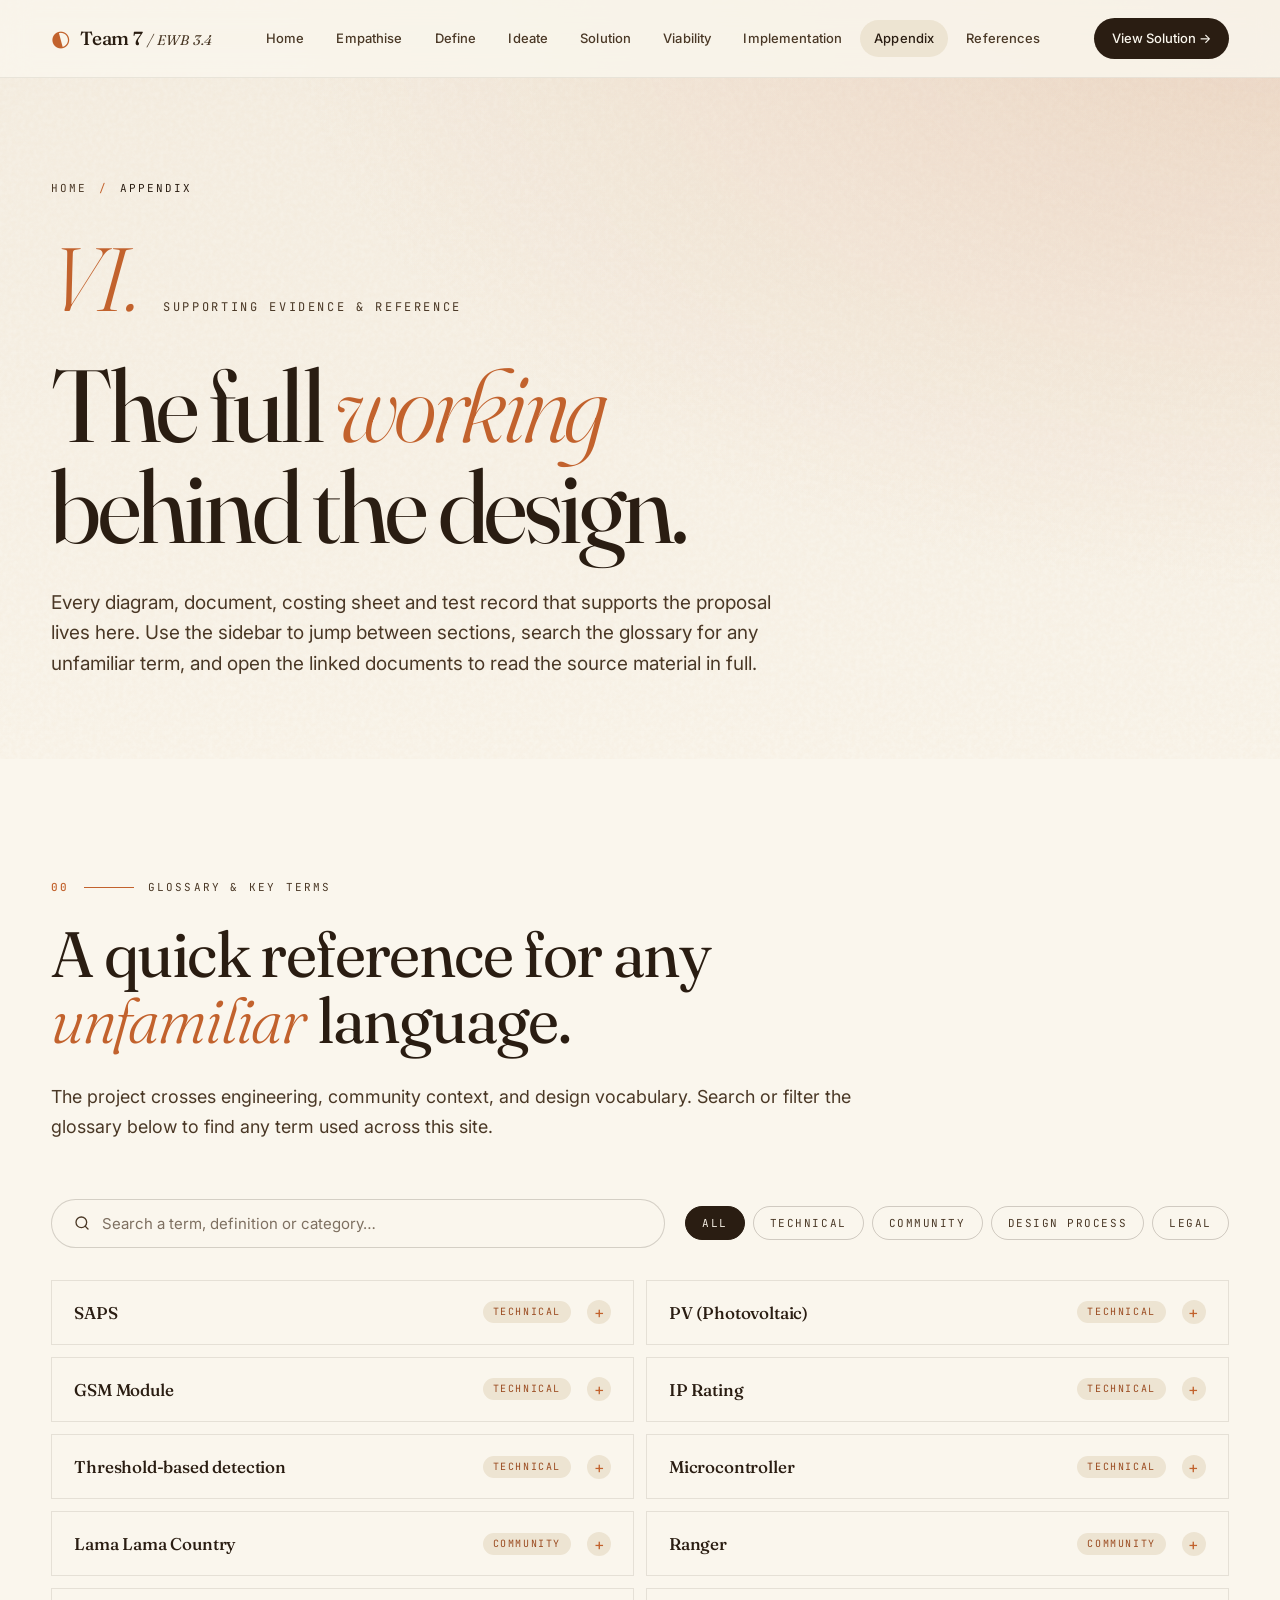
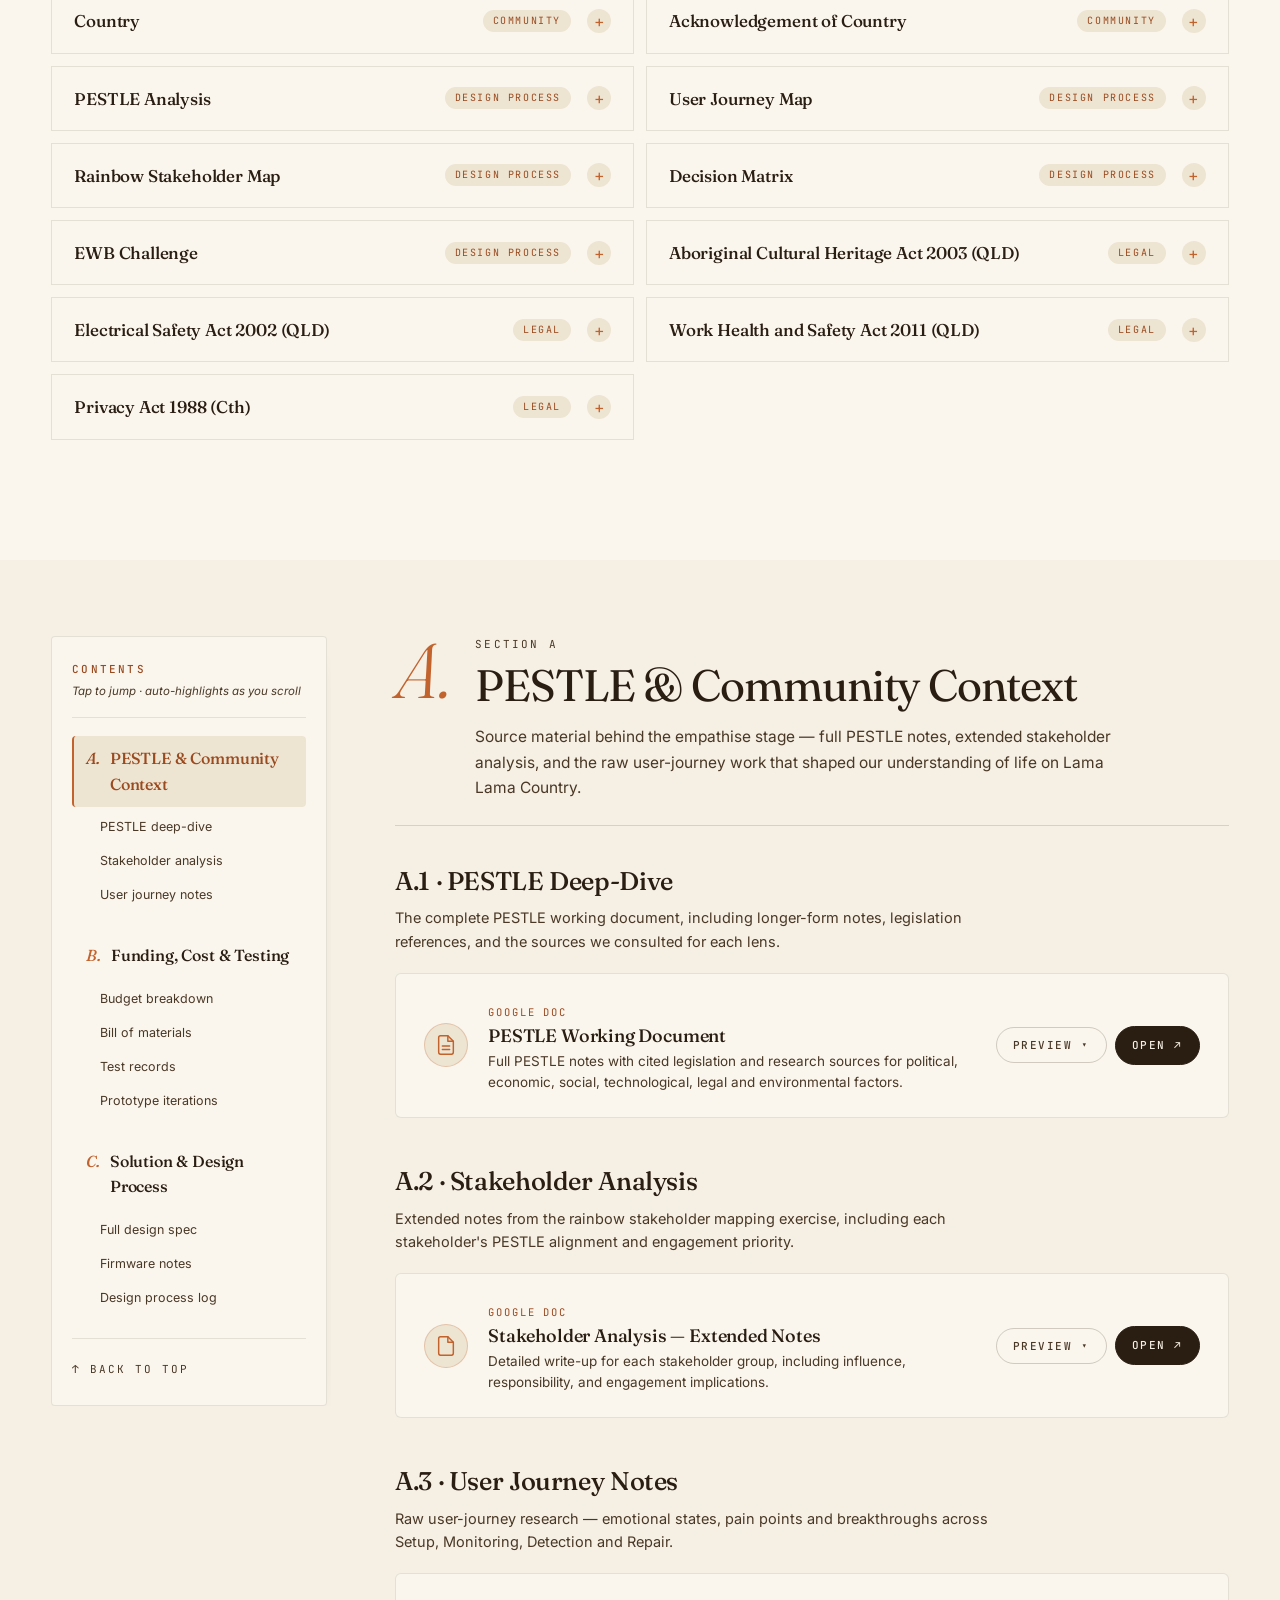
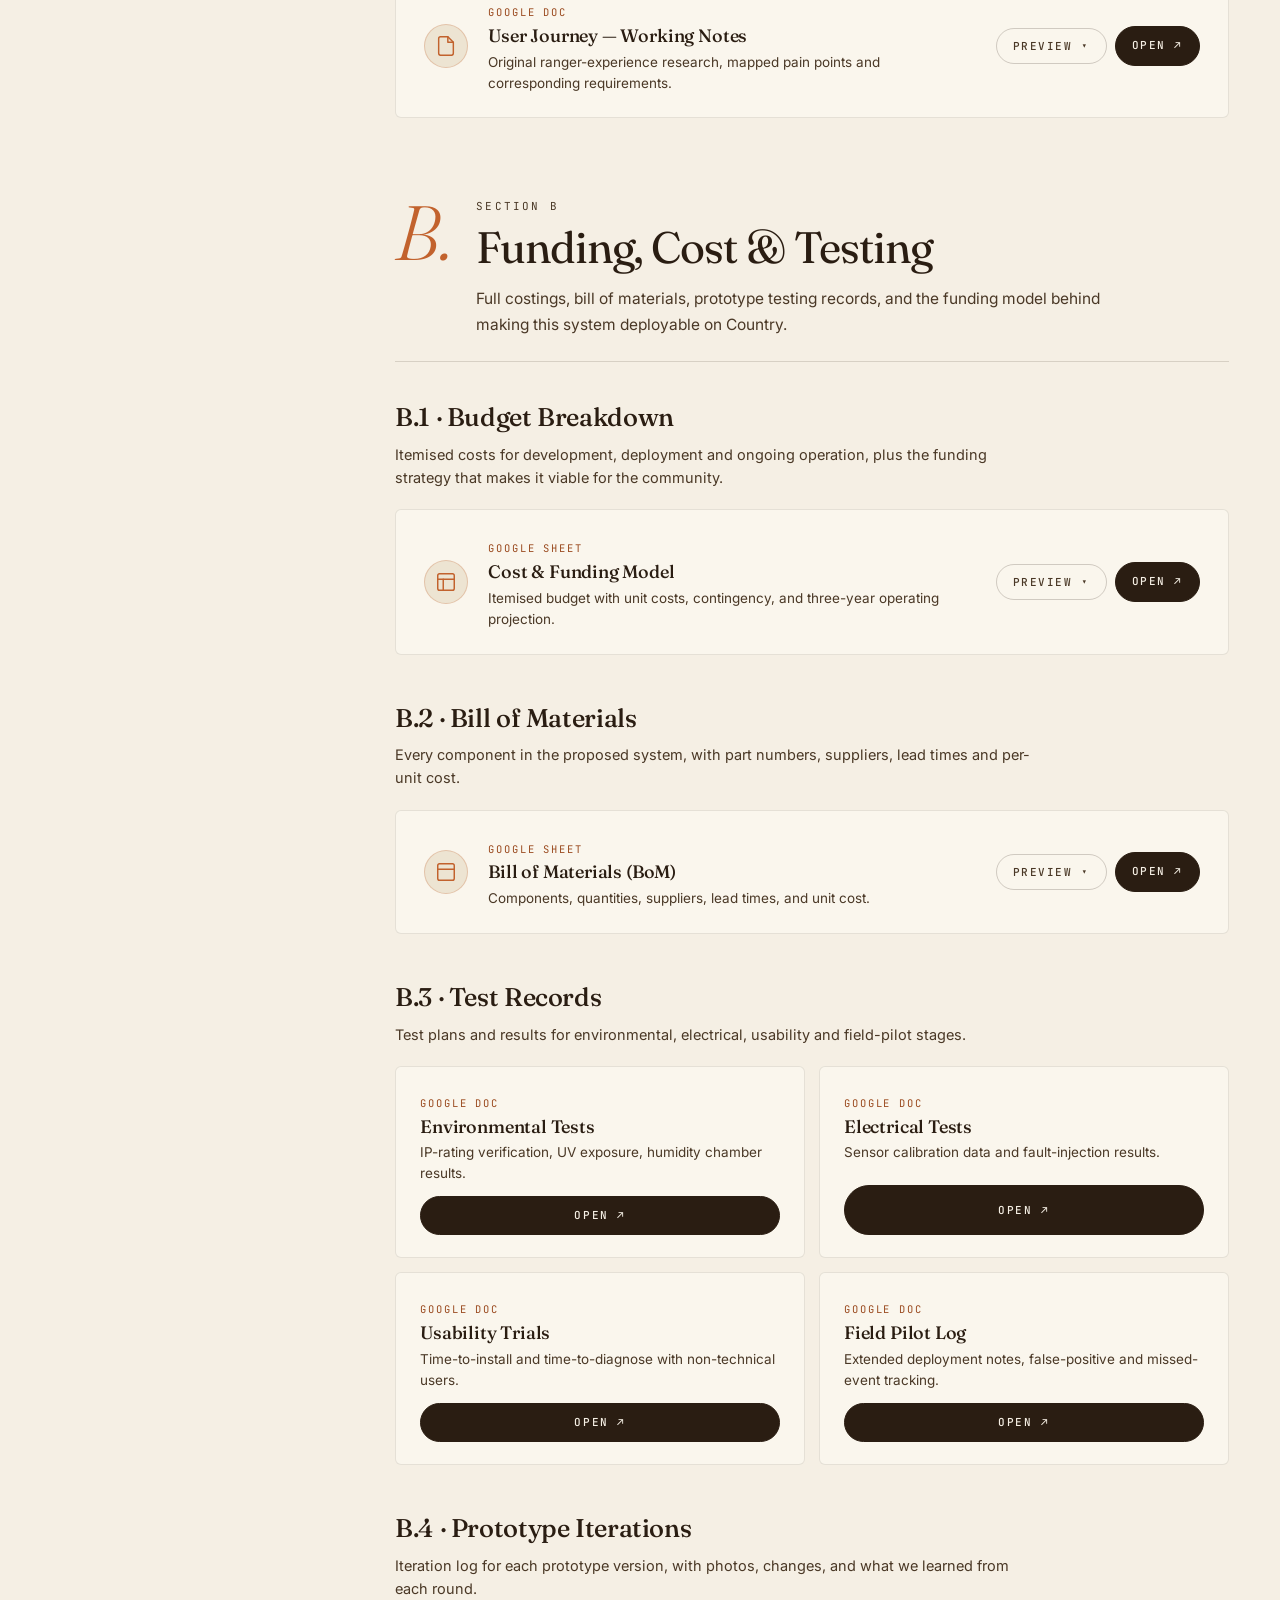
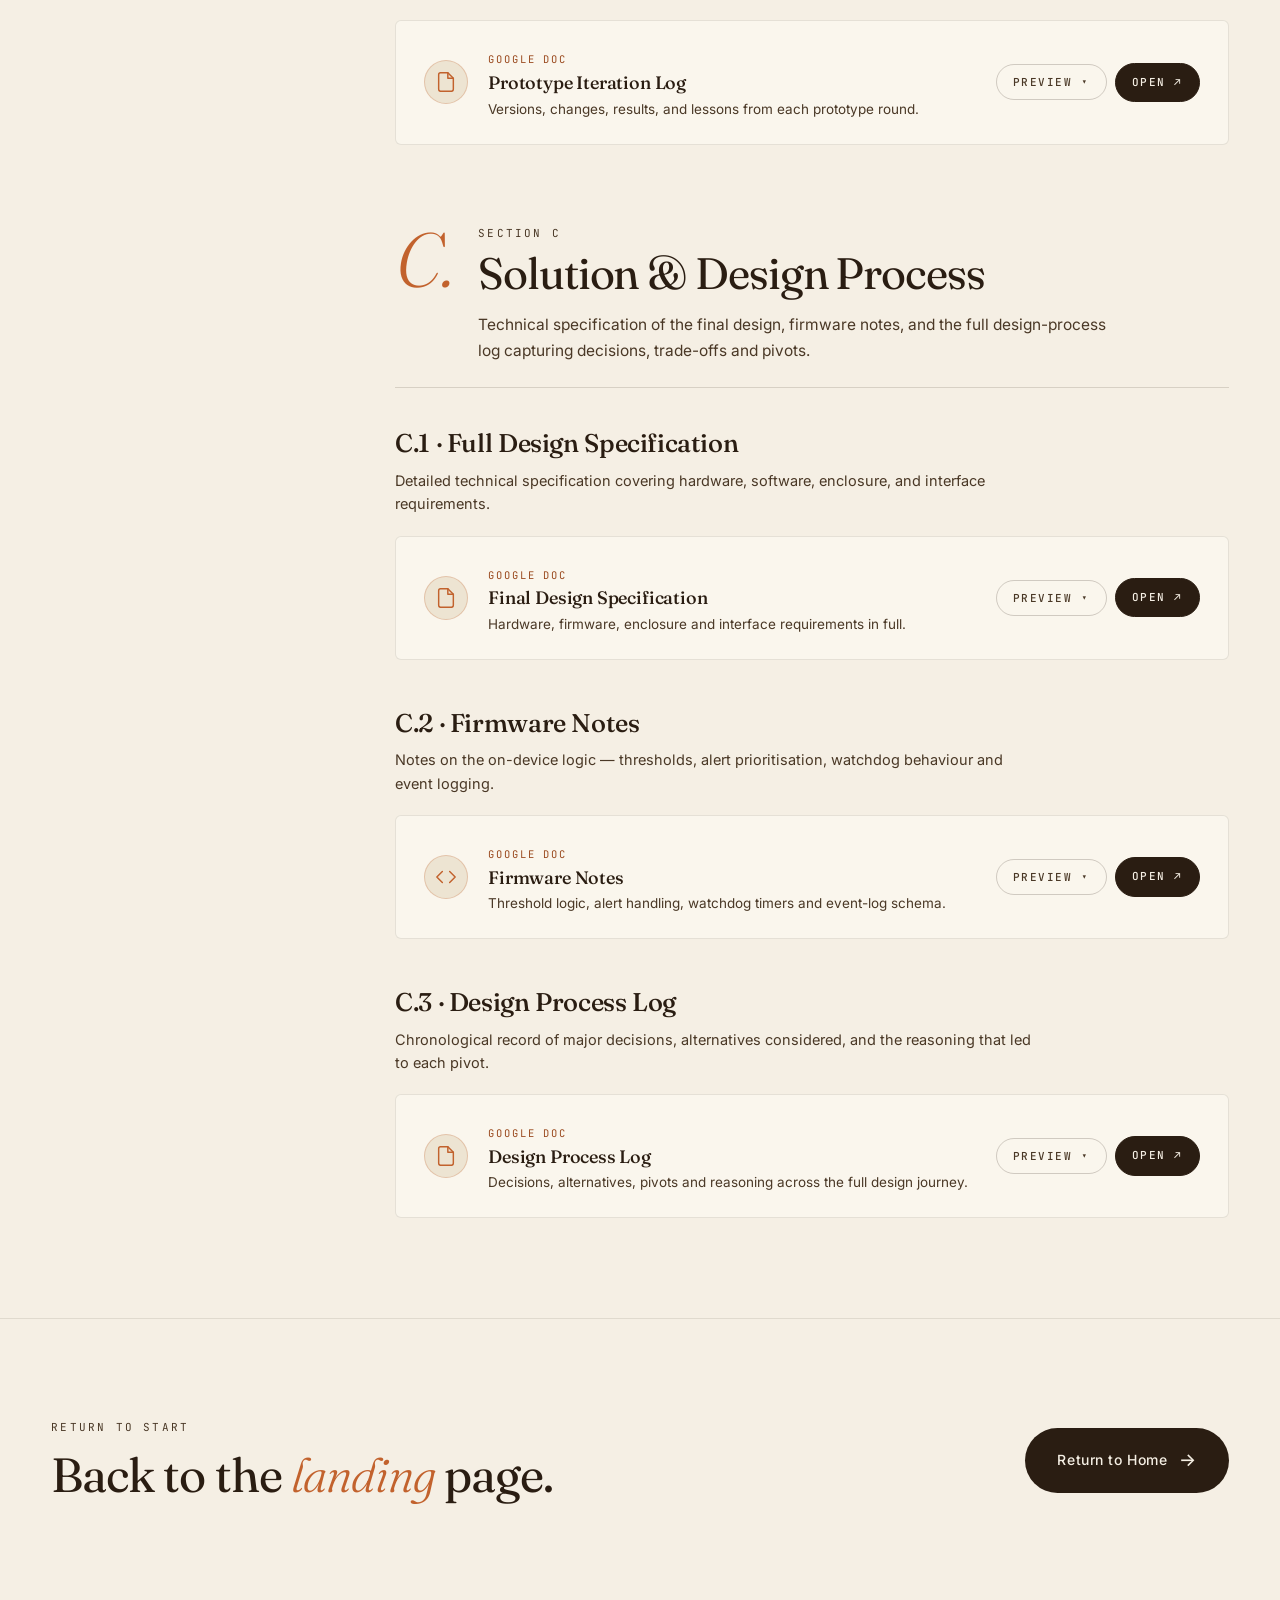
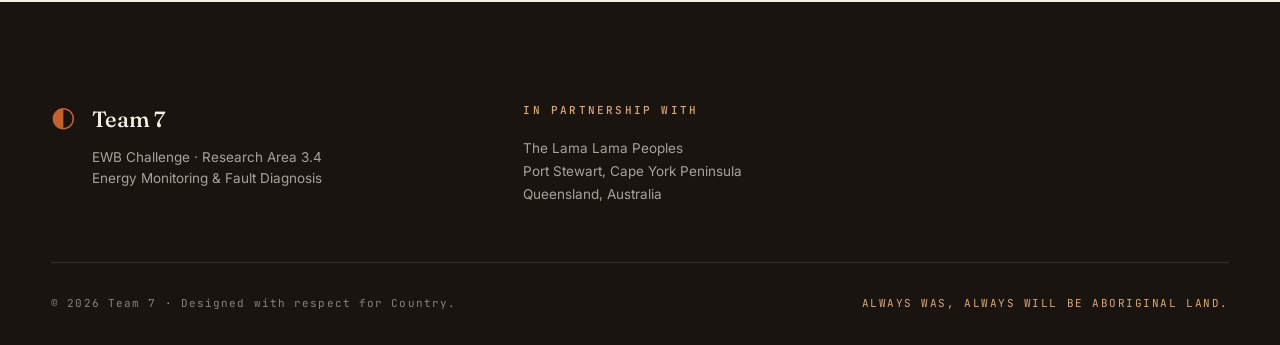
==== appendix.html @ 1a8fed60 "Implementation" ====
<!DOCTYPE html>
<html lang="en">
<head>
    <meta charset="UTF-8">
    <meta name="viewport" content="width=device-width, initial-scale=1.0">
    <title>Appendix · Team 7 — EWB Challenge</title>
    <link rel="icon" type="image/png" href="assets/favicon.png">
    <link rel="preconnect" href="https://fonts.googleapis.com">
    <link rel="preconnect" href="https://fonts.gstatic.com" crossorigin>
    <link href="https://fonts.googleapis.com/css2?family=Fraunces:opsz,wght@9..144,300;9..144,400;9..144,500;9..144,600;9..144,700&family=Inter:wght@300;400;500;600&family=JetBrains+Mono:wght@400;500&display=swap" rel="stylesheet">
    <link rel="stylesheet" href="style.css">
</head>
<body>

    <!-- NAVIGATION -->
    <header class="nav">
        <div class="nav__inner">
            <a href="index.html" class="nav__logo">
                <span class="nav__logo-mark">◐</span>
                <span class="nav__logo-text">Team 7 <em>/ EWB 3.4</em></span>
            </a>
            <nav class="nav__links">
                <a href="index.html" class="nav__link">Home</a>
                <a href="empathise.html" class="nav__link">Empathise</a>
                <a href="define.html" class="nav__link">Define</a>
                <a href="ideate.html" class="nav__link">Ideate</a>
                <a href="solution.html" class="nav__link">Solution</a>
                <a href="viability.html" class="nav__link">Viability</a>
                <a href="implementation.html" class="nav__link">Implementation</a>
                <a href="appendix.html" class="nav__link nav__link--active">Appendix</a>
                <a href="references.html" class="nav__link">References</a>
            </nav>
            <a href="solution.html" class="nav__cta">View Solution →</a>
        </div>
    </header>

    <!-- PAGE HERO -->
    <section class="page-hero">
        <div class="page-hero__grain"></div>
        <div class="page-hero__inner">
            <div class="page-hero__crumbs">
                <a href="index.html">Home</a>
                <span class="sep">/</span>
                <span class="current">Appendix</span>
            </div>

            <div class="page-hero__stage">
                <span class="page-hero__num">VI.</span>
                <span class="page-hero__stage-label">Supporting evidence &amp; reference</span>
            </div>

            <h1 class="page-hero__title">
                The full <em>working</em><br>
                behind the design.
            </h1>

            <p class="page-hero__intro">
                Every diagram, document, costing sheet and test record that supports the
                proposal lives here. Use the sidebar to jump between sections, search the
                glossary for any unfamiliar term, and open the linked documents to read the
                source material in full.
            </p>
        </div>
    </section>

    <!-- GLOSSARY -->
    <section class="block block--paper" id="glossary">
        <div class="block__inner">

            <div class="block__eyebrow">
                <span class="num">00</span>
                <span class="line"></span>
                <span class="label">Glossary &amp; key terms</span>
            </div>

            <h2 class="block__title">
                A quick reference for any<br>
                <em>unfamiliar</em> language.
            </h2>

            <p class="block__lead">
                The project crosses engineering, community context, and design vocabulary.
                Search or filter the glossary below to find any term used across this site.
            </p>

            <div class="glossary-tools">
                <label class="glossary-search">
                    <svg width="16" height="16" viewBox="0 0 24 24" fill="none" stroke="currentColor" stroke-width="2" stroke-linecap="round" stroke-linejoin="round">
                        <circle cx="11" cy="11" r="8"></circle>
                        <line x1="21" y1="21" x2="16.65" y2="16.65"></line>
                    </svg>
                    <input type="text" id="glossarySearch" placeholder="Search a term, definition or category…" aria-label="Search glossary">
                </label>

                <div class="glossary-filters" role="tablist" aria-label="Filter by category">
                    <button class="g-chip g-chip--active" data-cat="all">All</button>
                    <button class="g-chip" data-cat="technical">Technical</button>
                    <button class="g-chip" data-cat="community">Community</button>
                    <button class="g-chip" data-cat="design">Design Process</button>
                    <button class="g-chip" data-cat="legal">Legal</button>
                </div>
            </div>

            <div class="glossary" id="glossaryList">

                <details class="g-item" data-cat="technical" data-term="saps stand alone power system">
                    <summary>
                        <span class="g-item__term">SAPS</span>
                        <span class="g-item__cat">Technical</span>
                        <span class="g-item__caret" aria-hidden="true">+</span>
                    </summary>
                    <div class="g-item__body">
                        <p><strong>Stand-Alone Power System.</strong> An electrical generation system that operates independently of the main grid. In the Lama Lama context, this typically means solar PV panels paired with battery storage and a charge controller, supplying ranger stations and community facilities at Port Stewart.</p>
                    </div>
                </details>

                <details class="g-item" data-cat="technical" data-term="pv photovoltaic solar panels">
                    <summary>
                        <span class="g-item__term">PV (Photovoltaic)</span>
                        <span class="g-item__cat">Technical</span>
                        <span class="g-item__caret" aria-hidden="true">+</span>
                    </summary>
                    <div class="g-item__body">
                        <p>Technology that converts sunlight directly into electricity. Solar PV panels are the primary energy generation source for SAPS installations in remote off-grid communities.</p>
                    </div>
                </details>

                <details class="g-item" data-cat="technical" data-term="gsm sms cellular module communication">
                    <summary>
                        <span class="g-item__term">GSM Module</span>
                        <span class="g-item__cat">Technical</span>
                        <span class="g-item__caret" aria-hidden="true">+</span>
                    </summary>
                    <div class="g-item__body">
                        <p>A cellular communication module that allows the system to send and receive SMS messages over standard mobile networks. Selected for our solution because it functions on minimal bandwidth and does not require internet connectivity.</p>
                    </div>
                </details>

                <details class="g-item" data-cat="technical" data-term="ip rating ingress protection">
                    <summary>
                        <span class="g-item__term">IP Rating</span>
                        <span class="g-item__cat">Technical</span>
                        <span class="g-item__caret" aria-hidden="true">+</span>
                    </summary>
                    <div class="g-item__body">
                        <p><strong>Ingress Protection rating.</strong> A two-digit code (e.g. IP65) classifying the degree of protection a sealed enclosure provides against dust and water. Higher ratings indicate greater resistance to environmental ingress — critical for tropical, wet-season deployment.</p>
                    </div>
                </details>

                <details class="g-item" data-cat="technical" data-term="threshold based detection fault analysis">
                    <summary>
                        <span class="g-item__term">Threshold-based detection</span>
                        <span class="g-item__cat">Technical</span>
                        <span class="g-item__caret" aria-hidden="true">+</span>
                    </summary>
                    <div class="g-item__body">
                        <p>A fault-detection approach that compares live sensor readings against predefined safe operating limits. If a measurement crosses a threshold (e.g. battery voltage too low, panel temperature too high), the system classifies it as a fault and issues an alert.</p>
                    </div>
                </details>

                <details class="g-item" data-cat="technical" data-term="microcontroller mcu arduino">
                    <summary>
                        <span class="g-item__term">Microcontroller</span>
                        <span class="g-item__cat">Technical</span>
                        <span class="g-item__caret" aria-hidden="true">+</span>
                    </summary>
                    <div class="g-item__body">
                        <p>A small, low-power computer-on-a-chip that runs the firmware controlling the monitoring system. Reads sensor inputs, applies threshold logic, logs events, and triggers alerts via the GSM module.</p>
                    </div>
                </details>

                <details class="g-item" data-cat="community" data-term="lama lama country port stewart cape york">
                    <summary>
                        <span class="g-item__term">Lama Lama Country</span>
                        <span class="g-item__cat">Community</span>
                        <span class="g-item__caret" aria-hidden="true">+</span>
                    </summary>
                    <div class="g-item__body">
                        <p>The lands and waters of the Lama Lama Peoples, located around Port Stewart on Cape York Peninsula, Queensland. The community we are designing in partnership with for this challenge.</p>
                    </div>
                </details>

                <details class="g-item" data-cat="community" data-term="ranger indigenous land management">
                    <summary>
                        <span class="g-item__term">Ranger</span>
                        <span class="g-item__cat">Community</span>
                        <span class="g-item__caret" aria-hidden="true">+</span>
                    </summary>
                    <div class="g-item__body">
                        <p>In this project, Rangers are members of the Lama Lama community who monitor and care for Country, collecting environmental data and managing infrastructure. They are the primary users of the proposed energy-monitoring system.</p>
                    </div>
                </details>

                <details class="g-item" data-cat="community" data-term="country aboriginal traditional connection">
                    <summary>
                        <span class="g-item__term">Country</span>
                        <span class="g-item__cat">Community</span>
                        <span class="g-item__caret" aria-hidden="true">+</span>
                    </summary>
                    <div class="g-item__body">
                        <p>In Aboriginal and Torres Strait Islander cultures, <em>Country</em> refers to far more than land — it encompasses the people, waters, sky, plants, animals, stories, and responsibilities of place. We capitalise the word out of respect.</p>
                    </div>
                </details>

                <details class="g-item" data-cat="community" data-term="acknowledgement of country welcome">
                    <summary>
                        <span class="g-item__term">Acknowledgement of Country</span>
                        <span class="g-item__cat">Community</span>
                        <span class="g-item__caret" aria-hidden="true">+</span>
                    </summary>
                    <div class="g-item__body">
                        <p>A statement of respect that recognises Traditional Custodians of the land. Distinct from a Welcome to Country, which is delivered by Traditional Owners themselves.</p>
                    </div>
                </details>

                <details class="g-item" data-cat="design" data-term="pestle political economic social technological legal environmental">
                    <summary>
                        <span class="g-item__term">PESTLE Analysis</span>
                        <span class="g-item__cat">Design Process</span>
                        <span class="g-item__caret" aria-hidden="true">+</span>
                    </summary>
                    <div class="g-item__body">
                        <p>A strategic framework used to scan the broader context affecting a project across six lenses: <strong>P</strong>olitical, <strong>E</strong>conomic, <strong>S</strong>ocial, <strong>T</strong>echnological, <strong>L</strong>egal and <strong>E</strong>nvironmental.</p>
                    </div>
                </details>

                <details class="g-item" data-cat="design" data-term="user journey map experience">
                    <summary>
                        <span class="g-item__term">User Journey Map</span>
                        <span class="g-item__cat">Design Process</span>
                        <span class="g-item__caret" aria-hidden="true">+</span>
                    </summary>
                    <div class="g-item__body">
                        <p>A visual representation of a user's experience over time across phases of interaction with a system. Tracks events, emotional states, breakthroughs and pain points to surface design opportunities.</p>
                    </div>
                </details>

                <details class="g-item" data-cat="design" data-term="stakeholder map influence rainbow">
                    <summary>
                        <span class="g-item__term">Rainbow Stakeholder Map</span>
                        <span class="g-item__cat">Design Process</span>
                        <span class="g-item__caret" aria-hidden="true">+</span>
                    </summary>
                    <div class="g-item__body">
                        <p>A semicircular diagram plotting stakeholders along two axes: their level of influence over a project and the degree to which they are affected by it. Used to prioritise engagement and design focus.</p>
                    </div>
                </details>

                <details class="g-item" data-cat="design" data-term="decision matrix weighted scoring concept selection">
                    <summary>
                        <span class="g-item__term">Decision Matrix</span>
                        <span class="g-item__cat">Design Process</span>
                        <span class="g-item__caret" aria-hidden="true">+</span>
                    </summary>
                    <div class="g-item__body">
                        <p>A weighted-scoring tool used to compare concepts against a set of criteria (e.g. cost, durability, usability), helping the team select a direction in a transparent and defensible way.</p>
                    </div>
                </details>

                <details class="g-item" data-cat="design" data-term="ewb engineers without borders challenge">
                    <summary>
                        <span class="g-item__term">EWB Challenge</span>
                        <span class="g-item__cat">Design Process</span>
                        <span class="g-item__caret" aria-hidden="true">+</span>
                    </summary>
                    <div class="g-item__body">
                        <p>An annual design programme run by <em>Engineers Without Borders Australia</em>, in which first-year university students partner with a community to develop human-centred engineering proposals. Team 7 is working on Research Area 3.4: Energy Monitoring and Fault Diagnosis.</p>
                    </div>
                </details>

                <details class="g-item" data-cat="legal" data-term="aboriginal cultural heritage act 2003 qld">
                    <summary>
                        <span class="g-item__term">Aboriginal Cultural Heritage Act 2003 (QLD)</span>
                        <span class="g-item__cat">Legal</span>
                        <span class="g-item__caret" aria-hidden="true">+</span>
                    </summary>
                    <div class="g-item__body">
                        <p>Queensland legislation providing recognition, protection and conservation of Aboriginal cultural heritage. Establishes a statutory <em>duty of care</em> on all land users to avoid harming cultural heritage.</p>
                    </div>
                </details>

                <details class="g-item" data-cat="legal" data-term="electrical safety act 2002 qld">
                    <summary>
                        <span class="g-item__term">Electrical Safety Act 2002 (QLD)</span>
                        <span class="g-item__cat">Legal</span>
                        <span class="g-item__caret" aria-hidden="true">+</span>
                    </summary>
                    <div class="g-item__body">
                        <p>Establishes legal duties, licensing requirements and safety obligations to prevent electrical hazards in Queensland workplaces and public spaces. All electrical components of the proposed system must comply with this Act.</p>
                    </div>
                </details>

                <details class="g-item" data-cat="legal" data-term="work health and safety act 2011 qld">
                    <summary>
                        <span class="g-item__term">Work Health and Safety Act 2011 (QLD)</span>
                        <span class="g-item__cat">Legal</span>
                        <span class="g-item__caret" aria-hidden="true">+</span>
                    </summary>
                    <div class="g-item__body">
                        <p>Provides a comprehensive framework for ensuring the health, safety and welfare of everyone in a workplace, outlining the responsibilities of employers and employees, and establishing safety standards and risk-management provisions.</p>
                    </div>
                </details>

                <details class="g-item" data-cat="legal" data-term="privacy act 1988 personal information">
                    <summary>
                        <span class="g-item__term">Privacy Act 1988 (Cth)</span>
                        <span class="g-item__cat">Legal</span>
                        <span class="g-item__caret" aria-hidden="true">+</span>
                    </summary>
                    <div class="g-item__body">
                        <p>Commonwealth legislation regulating the collection, use, storage and disclosure of personal information by organisations and government agencies. Relevant where the system records usage patterns that could be linked to individuals.</p>
                    </div>
                </details>

            </div>

            <p class="glossary-empty" id="glossaryEmpty" hidden>No glossary entries match that search. Try a different term or clear the filters.</p>

        </div>
    </section>

    <!-- APPENDIX SHELL: SIDEBAR + CONTENT -->
    <section class="appendix-shell">

        <!-- Sticky Sidebar TOC -->
        <aside class="appx-side">
            <div class="appx-side__inner">
                <div class="appx-side__head">
                    <span class="appx-side__label">Contents</span>
                    <span class="appx-side__hint">Tap to jump · auto-highlights as you scroll</span>
                </div>

                <nav class="appx-toc" aria-label="Appendix sections">

                    <a href="#sec-context" class="toc-link toc-link--top">
                        <span class="toc-link__num">A.</span>
                        <span class="toc-link__text">PESTLE &amp; Community Context</span>
                    </a>
                    <div class="toc-sub">
                        <a href="#context-pestle" class="toc-sublink">PESTLE deep-dive</a>
                        <a href="#context-stakeholders" class="toc-sublink">Stakeholder analysis</a>
                        <a href="#context-journey" class="toc-sublink">User journey notes</a>
                    </div>

                    <a href="#sec-funding" class="toc-link toc-link--top">
                        <span class="toc-link__num">B.</span>
                        <span class="toc-link__text">Funding, Cost &amp; Testing</span>
                    </a>
                    <div class="toc-sub">
                        <a href="#funding-budget" class="toc-sublink">Budget breakdown</a>
                        <a href="#funding-bom" class="toc-sublink">Bill of materials</a>
                        <a href="#funding-tests" class="toc-sublink">Test records</a>
                        <a href="#funding-prototype" class="toc-sublink">Prototype iterations</a>
                    </div>

                    <a href="#sec-solution" class="toc-link toc-link--top">
                        <span class="toc-link__num">C.</span>
                        <span class="toc-link__text">Solution &amp; Design Process</span>
                    </a>
                    <div class="toc-sub">
                        <a href="#solution-spec" class="toc-sublink">Full design spec</a>
                        <a href="#solution-firmware" class="toc-sublink">Firmware notes</a>
                        <a href="#solution-process" class="toc-sublink">Design process log</a>
                    </div>

                </nav>

                <div class="appx-side__foot">
                    <a href="#top" class="appx-side__top">↑ Back to top</a>
                </div>
            </div>
        </aside>

        <!-- Main content -->
        <main class="appx-main">

            <!-- ============================================
                 SECTION A · PESTLE & COMMUNITY CONTEXT
                 ============================================ -->
            <section class="appx-section" id="sec-context">

                <header class="appx-section__head">
                    <div class="appx-section__marker">A.</div>
                    <div>
                        <span class="appx-section__eyebrow">Section A</span>
                        <h2 class="appx-section__title">PESTLE &amp; Community Context</h2>
                        <p class="appx-section__intro">
                            Source material behind the empathise stage — full PESTLE notes,
                            extended stakeholder analysis, and the raw user-journey work
                            that shaped our understanding of life on Lama Lama Country.
                        </p>
                    </div>
                </header>

                <article class="appx-block" id="context-pestle">
                    <h3 class="appx-block__title">A.1 · PESTLE Deep-Dive</h3>
                    <p class="appx-block__lead">
                        The complete PESTLE working document, including longer-form notes,
                        legislation references, and the sources we consulted for each lens.
                    </p>

                    <div class="doc-card">
                        <div class="doc-card__icon" aria-hidden="true">
                            <svg width="22" height="22" viewBox="0 0 24 24" fill="none" stroke="currentColor" stroke-width="1.6" stroke-linecap="round" stroke-linejoin="round">
                                <path d="M14 2H6a2 2 0 0 0-2 2v16a2 2 0 0 0 2 2h12a2 2 0 0 0 2-2V8z"></path>
                                <polyline points="14 2 14 8 20 8"></polyline>
                                <line x1="8" y1="13" x2="16" y2="13"></line>
                                <line x1="8" y1="17" x2="16" y2="17"></line>
                            </svg>
                        </div>
                        <div class="doc-card__body">
                            <span class="doc-card__type">Google Doc</span>
                            <h4 class="doc-card__title">PESTLE Working Document</h4>
                            <p class="doc-card__desc">Full PESTLE notes with cited legislation and research sources for political, economic, social, technological, legal and environmental factors.</p>
                        </div>
                        <div class="doc-card__actions">
                            <button class="doc-btn doc-btn--ghost" data-toggle-doc>Preview ▾</button>
                            <a class="doc-btn doc-btn--solid" href="#" target="_blank" rel="noopener">Open ↗</a>
                        </div>
                        <div class="doc-embed" hidden>
                            <iframe src="" title="PESTLE Working Document" loading="lazy"></iframe>
                            <p class="doc-embed__hint">Replace the iframe <code>src</code> with your Google Doc <code>/preview</code> URL.</p>
                        </div>
                    </div>
                </article>

                <article class="appx-block" id="context-stakeholders">
                    <h3 class="appx-block__title">A.2 · Stakeholder Analysis</h3>
                    <p class="appx-block__lead">
                        Extended notes from the rainbow stakeholder mapping exercise, including
                        each stakeholder's PESTLE alignment and engagement priority.
                    </p>

                    <div class="doc-card">
                        <div class="doc-card__icon" aria-hidden="true">
                            <svg width="22" height="22" viewBox="0 0 24 24" fill="none" stroke="currentColor" stroke-width="1.6" stroke-linecap="round" stroke-linejoin="round">
                                <path d="M14 2H6a2 2 0 0 0-2 2v16a2 2 0 0 0 2 2h12a2 2 0 0 0 2-2V8z"></path>
                                <polyline points="14 2 14 8 20 8"></polyline>
                            </svg>
                        </div>
                        <div class="doc-card__body">
                            <span class="doc-card__type">Google Doc</span>
                            <h4 class="doc-card__title">Stakeholder Analysis — Extended Notes</h4>
                            <p class="doc-card__desc">Detailed write-up for each stakeholder group, including influence, responsibility, and engagement implications.</p>
                        </div>
                        <div class="doc-card__actions">
                            <button class="doc-btn doc-btn--ghost" data-toggle-doc>Preview ▾</button>
                            <a class="doc-btn doc-btn--solid" href="#" target="_blank" rel="noopener">Open ↗</a>
                        </div>
                        <div class="doc-embed" hidden>
                            <iframe src="" title="Stakeholder Analysis" loading="lazy"></iframe>
                            <p class="doc-embed__hint">Replace the iframe <code>src</code> with your Google Doc <code>/preview</code> URL.</p>
                        </div>
                    </div>
                </article>

                <article class="appx-block" id="context-journey">
                    <h3 class="appx-block__title">A.3 · User Journey Notes</h3>
                    <p class="appx-block__lead">
                        Raw user-journey research — emotional states, pain points and
                        breakthroughs across Setup, Monitoring, Detection and Repair.
                    </p>

                    <div class="doc-card">
                        <div class="doc-card__icon" aria-hidden="true">
                            <svg width="22" height="22" viewBox="0 0 24 24" fill="none" stroke="currentColor" stroke-width="1.6" stroke-linecap="round" stroke-linejoin="round">
                                <path d="M14 2H6a2 2 0 0 0-2 2v16a2 2 0 0 0 2 2h12a2 2 0 0 0 2-2V8z"></path>
                                <polyline points="14 2 14 8 20 8"></polyline>
                            </svg>
                        </div>
                        <div class="doc-card__body">
                            <span class="doc-card__type">Google Doc</span>
                            <h4 class="doc-card__title">User Journey — Working Notes</h4>
                            <p class="doc-card__desc">Original ranger-experience research, mapped pain points and corresponding requirements.</p>
                        </div>
                        <div class="doc-card__actions">
                            <button class="doc-btn doc-btn--ghost" data-toggle-doc>Preview ▾</button>
                            <a class="doc-btn doc-btn--solid" href="#" target="_blank" rel="noopener">Open ↗</a>
                        </div>
                        <div class="doc-embed" hidden>
                            <iframe src="" title="User Journey Notes" loading="lazy"></iframe>
                            <p class="doc-embed__hint">Replace the iframe <code>src</code> with your Google Doc <code>/preview</code> URL.</p>
                        </div>
                    </div>
                </article>

            </section>

            <!-- ============================================
                 SECTION B · FUNDING / COST / TESTING
                 ============================================ -->
            <section class="appx-section" id="sec-funding">

                <header class="appx-section__head">
                    <div class="appx-section__marker">B.</div>
                    <div>
                        <span class="appx-section__eyebrow">Section B</span>
                        <h2 class="appx-section__title">Funding, Cost &amp; Testing</h2>
                        <p class="appx-section__intro">
                            Full costings, bill of materials, prototype testing records, and
                            the funding model behind making this system deployable on Country.
                        </p>
                    </div>
                </header>

                <article class="appx-block" id="funding-budget">
                    <h3 class="appx-block__title">B.1 · Budget Breakdown</h3>
                    <p class="appx-block__lead">
                        Itemised costs for development, deployment and ongoing operation,
                        plus the funding strategy that makes it viable for the community.
                    </p>

                    <div class="doc-card">
                        <div class="doc-card__icon" aria-hidden="true">
                            <svg width="22" height="22" viewBox="0 0 24 24" fill="none" stroke="currentColor" stroke-width="1.6" stroke-linecap="round" stroke-linejoin="round">
                                <rect x="3" y="3" width="18" height="18" rx="2"></rect>
                                <line x1="3" y1="9" x2="21" y2="9"></line>
                                <line x1="9" y1="21" x2="9" y2="9"></line>
                            </svg>
                        </div>
                        <div class="doc-card__body">
                            <span class="doc-card__type">Google Sheet</span>
                            <h4 class="doc-card__title">Cost &amp; Funding Model</h4>
                            <p class="doc-card__desc">Itemised budget with unit costs, contingency, and three-year operating projection.</p>
                        </div>
                        <div class="doc-card__actions">
                            <button class="doc-btn doc-btn--ghost" data-toggle-doc>Preview ▾</button>
                            <a class="doc-btn doc-btn--solid" href="#" target="_blank" rel="noopener">Open ↗</a>
                        </div>
                        <div class="doc-embed" hidden>
                            <iframe src="" title="Cost and Funding Model" loading="lazy"></iframe>
                            <p class="doc-embed__hint">Use the Sheet's <em>Publish to web → Embed</em> URL for best results.</p>
                        </div>
                    </div>
                </article>

                <article class="appx-block" id="funding-bom">
                    <h3 class="appx-block__title">B.2 · Bill of Materials</h3>
                    <p class="appx-block__lead">
                        Every component in the proposed system, with part numbers, suppliers,
                        lead times and per-unit cost.
                    </p>

                    <div class="doc-card">
                        <div class="doc-card__icon" aria-hidden="true">
                            <svg width="22" height="22" viewBox="0 0 24 24" fill="none" stroke="currentColor" stroke-width="1.6" stroke-linecap="round" stroke-linejoin="round">
                                <rect x="3" y="3" width="18" height="18" rx="2"></rect>
                                <line x1="3" y1="9" x2="21" y2="9"></line>
                            </svg>
                        </div>
                        <div class="doc-card__body">
                            <span class="doc-card__type">Google Sheet</span>
                            <h4 class="doc-card__title">Bill of Materials (BoM)</h4>
                            <p class="doc-card__desc">Components, quantities, suppliers, lead times, and unit cost.</p>
                        </div>
                        <div class="doc-card__actions">
                            <button class="doc-btn doc-btn--ghost" data-toggle-doc>Preview ▾</button>
                            <a class="doc-btn doc-btn--solid" href="#" target="_blank" rel="noopener">Open ↗</a>
                        </div>
                        <div class="doc-embed" hidden>
                            <iframe src="" title="Bill of Materials" loading="lazy"></iframe>
                            <p class="doc-embed__hint">Use the Sheet's <em>Publish to web → Embed</em> URL for best results.</p>
                        </div>
                    </div>
                </article>

                <article class="appx-block" id="funding-tests">
                    <h3 class="appx-block__title">B.3 · Test Records</h3>
                    <p class="appx-block__lead">
                        Test plans and results for environmental, electrical, usability and
                        field-pilot stages.
                    </p>

                    <div class="doc-grid">
                        <div class="doc-card doc-card--compact">
                            <div class="doc-card__body">
                                <span class="doc-card__type">Google Doc</span>
                                <h4 class="doc-card__title">Environmental Tests</h4>
                                <p class="doc-card__desc">IP-rating verification, UV exposure, humidity chamber results.</p>
                            </div>
                            <a class="doc-btn doc-btn--solid doc-btn--full" href="#" target="_blank" rel="noopener">Open ↗</a>
                        </div>

                        <div class="doc-card doc-card--compact">
                            <div class="doc-card__body">
                                <span class="doc-card__type">Google Doc</span>
                                <h4 class="doc-card__title">Electrical Tests</h4>
                                <p class="doc-card__desc">Sensor calibration data and fault-injection results.</p>
                            </div>
                            <a class="doc-btn doc-btn--solid doc-btn--full" href="#" target="_blank" rel="noopener">Open ↗</a>
                        </div>

                        <div class="doc-card doc-card--compact">
                            <div class="doc-card__body">
                                <span class="doc-card__type">Google Doc</span>
                                <h4 class="doc-card__title">Usability Trials</h4>
                                <p class="doc-card__desc">Time-to-install and time-to-diagnose with non-technical users.</p>
                            </div>
                            <a class="doc-btn doc-btn--solid doc-btn--full" href="#" target="_blank" rel="noopener">Open ↗</a>
                        </div>

                        <div class="doc-card doc-card--compact">
                            <div class="doc-card__body">
                                <span class="doc-card__type">Google Doc</span>
                                <h4 class="doc-card__title">Field Pilot Log</h4>
                                <p class="doc-card__desc">Extended deployment notes, false-positive and missed-event tracking.</p>
                            </div>
                            <a class="doc-btn doc-btn--solid doc-btn--full" href="#" target="_blank" rel="noopener">Open ↗</a>
                        </div>
                    </div>
                </article>

                <article class="appx-block" id="funding-prototype">
                    <h3 class="appx-block__title">B.4 · Prototype Iterations</h3>
                    <p class="appx-block__lead">
                        Iteration log for each prototype version, with photos, changes, and
                        what we learned from each round.
                    </p>

                    <div class="doc-card">
                        <div class="doc-card__icon" aria-hidden="true">
                            <svg width="22" height="22" viewBox="0 0 24 24" fill="none" stroke="currentColor" stroke-width="1.6" stroke-linecap="round" stroke-linejoin="round">
                                <path d="M14 2H6a2 2 0 0 0-2 2v16a2 2 0 0 0 2 2h12a2 2 0 0 0 2-2V8z"></path>
                                <polyline points="14 2 14 8 20 8"></polyline>
                            </svg>
                        </div>
                        <div class="doc-card__body">
                            <span class="doc-card__type">Google Doc</span>
                            <h4 class="doc-card__title">Prototype Iteration Log</h4>
                            <p class="doc-card__desc">Versions, changes, results, and lessons from each prototype round.</p>
                        </div>
                        <div class="doc-card__actions">
                            <button class="doc-btn doc-btn--ghost" data-toggle-doc>Preview ▾</button>
                            <a class="doc-btn doc-btn--solid" href="#" target="_blank" rel="noopener">Open ↗</a>
                        </div>
                        <div class="doc-embed" hidden>
                            <iframe src="" title="Prototype Iteration Log" loading="lazy"></iframe>
                            <p class="doc-embed__hint">Replace the iframe <code>src</code> with your Google Doc <code>/preview</code> URL.</p>
                        </div>
                    </div>
                </article>

            </section>

            <!-- ============================================
                 SECTION C · SOLUTION & DESIGN PROCESS
                 ============================================ -->
            <section class="appx-section" id="sec-solution">

                <header class="appx-section__head">
                    <div class="appx-section__marker">C.</div>
                    <div>
                        <span class="appx-section__eyebrow">Section C</span>
                        <h2 class="appx-section__title">Solution &amp; Design Process</h2>
                        <p class="appx-section__intro">
                            Technical specification of the final design, firmware notes,
                            and the full design-process log capturing decisions,
                            trade-offs and pivots.
                        </p>
                    </div>
                </header>

                <article class="appx-block" id="solution-spec">
                    <h3 class="appx-block__title">C.1 · Full Design Specification</h3>
                    <p class="appx-block__lead">
                        Detailed technical specification covering hardware, software,
                        enclosure, and interface requirements.
                    </p>

                    <div class="doc-card">
                        <div class="doc-card__icon" aria-hidden="true">
                            <svg width="22" height="22" viewBox="0 0 24 24" fill="none" stroke="currentColor" stroke-width="1.6" stroke-linecap="round" stroke-linejoin="round">
                                <path d="M14 2H6a2 2 0 0 0-2 2v16a2 2 0 0 0 2 2h12a2 2 0 0 0 2-2V8z"></path>
                                <polyline points="14 2 14 8 20 8"></polyline>
                            </svg>
                        </div>
                        <div class="doc-card__body">
                            <span class="doc-card__type">Google Doc</span>
                            <h4 class="doc-card__title">Final Design Specification</h4>
                            <p class="doc-card__desc">Hardware, firmware, enclosure and interface requirements in full.</p>
                        </div>
                        <div class="doc-card__actions">
                            <button class="doc-btn doc-btn--ghost" data-toggle-doc>Preview ▾</button>
                            <a class="doc-btn doc-btn--solid" href="#" target="_blank" rel="noopener">Open ↗</a>
                        </div>
                        <div class="doc-embed" hidden>
                            <iframe src="" title="Design Specification" loading="lazy"></iframe>
                            <p class="doc-embed__hint">Replace the iframe <code>src</code> with your Google Doc <code>/preview</code> URL.</p>
                        </div>
                    </div>
                </article>

                <article class="appx-block" id="solution-firmware">
                    <h3 class="appx-block__title">C.2 · Firmware Notes</h3>
                    <p class="appx-block__lead">
                        Notes on the on-device logic — thresholds, alert prioritisation,
                        watchdog behaviour and event logging.
                    </p>

                    <div class="doc-card">
                        <div class="doc-card__icon" aria-hidden="true">
                            <svg width="22" height="22" viewBox="0 0 24 24" fill="none" stroke="currentColor" stroke-width="1.6" stroke-linecap="round" stroke-linejoin="round">
                                <polyline points="16 18 22 12 16 6"></polyline>
                                <polyline points="8 6 2 12 8 18"></polyline>
                            </svg>
                        </div>
                        <div class="doc-card__body">
                            <span class="doc-card__type">Google Doc</span>
                            <h4 class="doc-card__title">Firmware Notes</h4>
                            <p class="doc-card__desc">Threshold logic, alert handling, watchdog timers and event-log schema.</p>
                        </div>
                        <div class="doc-card__actions">
                            <button class="doc-btn doc-btn--ghost" data-toggle-doc>Preview ▾</button>
                            <a class="doc-btn doc-btn--solid" href="#" target="_blank" rel="noopener">Open ↗</a>
                        </div>
                        <div class="doc-embed" hidden>
                            <iframe src="" title="Firmware Notes" loading="lazy"></iframe>
                            <p class="doc-embed__hint">Replace the iframe <code>src</code> with your Google Doc <code>/preview</code> URL.</p>
                        </div>
                    </div>
                </article>

                <article class="appx-block" id="solution-process">
                    <h3 class="appx-block__title">C.3 · Design Process Log</h3>
                    <p class="appx-block__lead">
                        Chronological record of major decisions, alternatives considered,
                        and the reasoning that led to each pivot.
                    </p>

                    <div class="doc-card">
                        <div class="doc-card__icon" aria-hidden="true">
                            <svg width="22" height="22" viewBox="0 0 24 24" fill="none" stroke="currentColor" stroke-width="1.6" stroke-linecap="round" stroke-linejoin="round">
                                <path d="M14 2H6a2 2 0 0 0-2 2v16a2 2 0 0 0 2 2h12a2 2 0 0 0 2-2V8z"></path>
                                <polyline points="14 2 14 8 20 8"></polyline>
                            </svg>
                        </div>
                        <div class="doc-card__body">
                            <span class="doc-card__type">Google Doc</span>
                            <h4 class="doc-card__title">Design Process Log</h4>
                            <p class="doc-card__desc">Decisions, alternatives, pivots and reasoning across the full design journey.</p>
                        </div>
                        <div class="doc-card__actions">
                            <button class="doc-btn doc-btn--ghost" data-toggle-doc>Preview ▾</button>
                            <a class="doc-btn doc-btn--solid" href="#" target="_blank" rel="noopener">Open ↗</a>
                        </div>
                        <div class="doc-embed" hidden>
                            <iframe src="" title="Design Process Log" loading="lazy"></iframe>
                            <p class="doc-embed__hint">Replace the iframe <code>src</code> with your Google Doc <code>/preview</code> URL.</p>
                        </div>
                    </div>
                </article>

            </section>

        </main>

    </section>

    <!-- NEXT -->
    <section class="next-up">
        <div class="next-up__inner">
            <div>
                <span class="next-up__label">Return to start</span>
                <h3 class="next-up__title">Back to the <em>landing</em> page.</h3>
            </div>
            <a href="index.html" class="next-up__btn">
                Return to Home
                <span class="arr">→</span>
            </a>
        </div>
    </section>

    <!-- FOOTER -->
    <footer class="footer">
        <div class="footer__top">
            <div class="footer__brand">
                <span class="footer__mark">◐</span>
                <div>
                    <h4>Team 7</h4>
                    <p>EWB Challenge · Research Area 3.4<br>Energy Monitoring &amp; Fault Diagnosis</p>
                </div>
            </div>
            <div class="footer__partner">
                <h5>In partnership with</h5>
                <p>The Lama Lama Peoples<br>Port Stewart, Cape York Peninsula<br>Queensland, Australia</p>
            </div>
        </div>

        <div class="footer__bottom">
            <span>© 2026 Team 7 · Designed with respect for Country.</span>
            <span class="footer__ack">Always was, always will be Aboriginal land.</span>
        </div>
    </footer>

    <!-- JS · GLOSSARY + TOC SCROLL-SPY + DOC TOGGLES -->
    <script>
    (function () {
        // GLOSSARY · search + filter
        const search = document.getElementById('glossarySearch');
        const chips = document.querySelectorAll('.g-chip');
        const items = document.querySelectorAll('.g-item');
        const empty = document.getElementById('glossaryEmpty');
        let activeCat = 'all';

        function applyFilters() {
            const q = (search.value || '').trim().toLowerCase();
            let visibleCount = 0;
            items.forEach(item => {
                const cat = item.dataset.cat || '';
                const term = (item.dataset.term || '') + ' ' + item.textContent.toLowerCase();
                const matchCat = activeCat === 'all' || cat === activeCat;
                const matchQuery = q === '' || term.indexOf(q) !== -1;
                const show = matchCat && matchQuery;
                item.hidden = !show;
                if (show) visibleCount++;
            });
            empty.hidden = visibleCount !== 0;
        }
        if (search) search.addEventListener('input', applyFilters);
        chips.forEach(chip => {
            chip.addEventListener('click', () => {
                chips.forEach(c => c.classList.remove('g-chip--active'));
                chip.classList.add('g-chip--active');
                activeCat = chip.dataset.cat;
                applyFilters();
            });
        });

        // DOC PREVIEW TOGGLES
        document.querySelectorAll('[data-toggle-doc]').forEach(btn => {
            btn.addEventListener('click', () => {
                const card = btn.closest('.doc-card');
                const embed = card.querySelector('.doc-embed');
                if (!embed) return;
                const isHidden = embed.hasAttribute('hidden');
                if (isHidden) {
                    embed.removeAttribute('hidden');
                    btn.textContent = 'Hide preview ▴';
                } else {
                    embed.setAttribute('hidden', '');
                    btn.textContent = 'Preview ▾';
                }
            });
        });

        // TOC SCROLL-SPY
        const tocLinks = document.querySelectorAll('.appx-toc a');
        const headings = [];
        tocLinks.forEach(link => {
            const id = link.getAttribute('href').replace('#', '');
            const el = document.getElementById(id);
            if (el) headings.push({ id, el, link });
        });

        function updateActiveTocLink() {
            const scrollY = window.scrollY + 180;
            let currentId = headings.length ? headings[0].id : null;
            for (const h of headings) {
                if (h.el.offsetTop <= scrollY) currentId = h.id;
            }
            tocLinks.forEach(l => {
                l.classList.toggle('toc-link--active', l.getAttribute('href') === '#' + currentId);
            });
        }

        let ticking = false;
        window.addEventListener('scroll', () => {
            if (!ticking) {
                requestAnimationFrame(() => { updateActiveTocLink(); ticking = false; });
                ticking = true;
            }
        });
        updateActiveTocLink();
    })();
    </script>

</body>
</html>
---- style.css ----
/* ============================================
   TEAM 7 · EWB CHALLENGE 3.4
   Design system: earth-toned editorial
   Inspired by Cape York ochre, eucalyptus,
   coral sea, and tropical light.
   ============================================ */

:root {
    /* Earth palette */
    --ochre:        #c2622d;
    --ochre-deep:   #9a4a1f;
    --ochre-soft:   #e8c9a8;
    --clay:         #d9a878;
    --terracotta:   #b54e2a;

    /* Land + ground */
    --bone:         #f5efe4;
    --bone-warm:    #ede4d2;
    --paper:        #faf6ed;
    --sand:         #e8dcc4;

    /* Deep / ink */
    --ink:          #2a1d12;
    --ink-soft:     #4a3826;
    --charcoal:     #1a1410;

    /* Country accent */
    --eucalyptus:   #5a6b4c;
    --coral-sea:    #4a7a85;
    --bark:         #6b4a2f;

    /* Typography scale */
    --display: 'Fraunces', 'Times New Roman', serif;
    --body:    'Inter', system-ui, sans-serif;
    --mono:    'JetBrains Mono', ui-monospace, monospace;

    /* Layout */
    --max:     1320px;
    --gutter:  clamp(20px, 4vw, 64px);

    --ease:    cubic-bezier(0.22, 1, 0.36, 1);
}

/* ============================================
   RESET
   ============================================ */

*, *::before, *::after {
    box-sizing: border-box;
    margin: 0;
    padding: 0;
}

html {
    scroll-behavior: smooth;
    -webkit-text-size-adjust: 100%;
}

body {
    font-family: var(--body);
    color: var(--ink);
    background: var(--paper);
    line-height: 1.6;
    font-weight: 400;
    overflow-x: hidden;
    -webkit-font-smoothing: antialiased;
}

img { max-width: 100%; display: block; }
a { color: inherit; text-decoration: none; }
em { font-style: italic; }

/* ============================================
   NAVIGATION
   ============================================ */

.nav {
    position: fixed;
    top: 0;
    left: 0;
    right: 0;
    z-index: 100;
    padding: 18px var(--gutter);
    background: rgba(250, 246, 237, 0.85);
    backdrop-filter: blur(14px);
    -webkit-backdrop-filter: blur(14px);
    border-bottom: 1px solid rgba(42, 29, 18, 0.08);
}

.nav__inner {
    max-width: var(--max);
    margin: 0 auto;
    display: flex;
    align-items: center;
    justify-content: space-between;
    gap: 32px;
}

.nav__logo {
    display: flex;
    align-items: center;
    gap: 10px;
    font-family: var(--display);
    font-size: 19px;
    font-weight: 500;
    letter-spacing: -0.01em;
    color: var(--ink);
}

.nav__logo-mark {
    color: var(--ochre);
    font-size: 22px;
    transform: rotate(-15deg);
    display: inline-block;
    transition: transform 0.5s var(--ease);
}

.nav__logo:hover .nav__logo-mark { transform: rotate(165deg); }

.nav__logo-text em {
    color: var(--ink-soft);
    font-size: 14px;
    font-weight: 400;
    letter-spacing: 0.04em;
}

.nav__links {
    display: flex;
    align-items: center;
    gap: 4px;
}

.nav__link {
    font-size: 13px;
    font-weight: 500;
    color: var(--ink-soft);
    padding: 8px 14px;
    border-radius: 100px;
    letter-spacing: 0.01em;
    transition: all 0.3s var(--ease);
    position: relative;
}

.nav__link:hover { color: var(--ink); background: rgba(194, 98, 45, 0.08); }

.nav__link--active {
    color: var(--ink);
    background: var(--bone-warm);
}

.nav__cta {
    font-size: 13px;
    font-weight: 500;
    color: var(--paper);
    background: var(--ink);
    padding: 10px 18px;
    border-radius: 100px;
    transition: all 0.3s var(--ease);
}

.nav__cta:hover {
    background: var(--ochre-deep);
    transform: translateY(-1px);
}

@media (max-width: 920px) {
    .nav__links { display: none; }
    .nav__cta { padding: 8px 14px; font-size: 12px; }
}

/* ============================================
   HERO
   ============================================ */

.hero {
    min-height: 100vh;
    position: relative;
    display: flex;
    align-items: center;
    padding: 140px var(--gutter) 80px;
    overflow: hidden;
    background:
        radial-gradient(ellipse at top right, rgba(194, 98, 45, 0.18), transparent 55%),
        radial-gradient(ellipse at bottom left, rgba(90, 107, 76, 0.12), transparent 50%),
        linear-gradient(180deg, var(--bone) 0%, var(--paper) 100%);
}

.hero__grain {
    position: absolute;
    inset: 0;
    pointer-events: none;
    opacity: 0.4;
    mix-blend-mode: multiply;
    background-image: url("data:image/svg+xml,%3Csvg viewBox='0 0 200 200' xmlns='http://www.w3.org/2000/svg'%3E%3Cfilter id='n'%3E%3CfeTurbulence type='fractalNoise' baseFrequency='0.85' numOctaves='2'/%3E%3CfeColorMatrix values='0 0 0 0 0.65 0 0 0 0 0.4 0 0 0 0 0.2 0 0 0 0.22 0'/%3E%3C/filter%3E%3Crect width='200' height='200' filter='url(%23n)'/%3E%3C/svg%3E");
}

.hero__bg {
    position: absolute;
    right: -8%;
    top: 10%;
    width: 55%;
    height: 80%;
    pointer-events: none;
    z-index: 0;
}

.hero__bg::before,
.hero__bg::after {
    content: '';
    position: absolute;
    border-radius: 50%;
    filter: blur(2px);
}

.hero__bg::before {
    width: 380px;
    height: 380px;
    right: 10%;
    top: 0;
    background: radial-gradient(circle at 30% 30%, #f4b878, var(--ochre) 50%, var(--ochre-deep) 100%);
    box-shadow:
        0 30px 80px rgba(154, 74, 31, 0.3),
        inset -30px -30px 60px rgba(70, 30, 10, 0.4);
    animation: float 12s ease-in-out infinite;
}

.hero__bg::after {
    width: 180px;
    height: 180px;
    right: 50%;
    bottom: 15%;
    background: radial-gradient(circle at 40% 40%, #b8d4c0, var(--eucalyptus));
    box-shadow: 0 20px 50px rgba(90, 107, 76, 0.3);
    animation: float 15s ease-in-out infinite reverse;
}

@keyframes float {
    0%, 100% { transform: translate(0, 0) scale(1); }
    50% { transform: translate(-15px, 20px) scale(1.03); }
}

.hero__content {
    position: relative;
    z-index: 2;
    max-width: var(--max);
    width: 100%;
    margin: 0 auto;
}

.hero__meta {
    display: flex;
    align-items: center;
    gap: 14px;
    margin-bottom: 48px;
    animation: fadeUp 0.9s var(--ease) 0.1s both;
}

.hero__meta-line {
    width: 40px;
    height: 1px;
    background: var(--ochre);
}

.hero__meta-text {
    font-family: var(--mono);
    font-size: 11px;
    letter-spacing: 0.18em;
    text-transform: uppercase;
    color: var(--ink-soft);
}

.hero__title {
    font-family: var(--display);
    font-weight: 400;
    font-size: clamp(48px, 9vw, 132px);
    line-height: 0.95;
    letter-spacing: -0.035em;
    color: var(--ink);
    margin-bottom: 40px;
    max-width: 900px;
}

.hero__title-line {
    display: block;
    animation: fadeUp 1s var(--ease) both;
}

.hero__title-line:nth-child(1) { animation-delay: 0.25s; }
.hero__title-line:nth-child(2) { animation-delay: 0.4s; }
.hero__title-line:nth-child(3) { animation-delay: 0.55s; }

.hero__title-line--accent {
    color: var(--ochre);
    font-style: italic;
    font-weight: 300;
    position: relative;
    padding-left: 0.06em;
}

.hero__subtitle {
    font-size: clamp(16px, 1.6vw, 19px);
    line-height: 1.55;
    color: var(--ink-soft);
    max-width: 540px;
    margin-bottom: 64px;
    animation: fadeUp 1s var(--ease) 0.7s both;
}

.hero__stats {
    display: flex;
    gap: clamp(32px, 6vw, 80px);
    flex-wrap: wrap;
    padding-top: 32px;
    border-top: 1px solid rgba(42, 29, 18, 0.12);
    max-width: 720px;
    animation: fadeUp 1s var(--ease) 0.85s both;
}

.stat {
    display: flex;
    flex-direction: column;
    gap: 4px;
}

.stat__num {
    font-family: var(--display);
    font-size: clamp(24px, 3vw, 36px);
    font-weight: 500;
    color: var(--ink);
    letter-spacing: -0.02em;
    line-height: 1;
}

.stat__label {
    font-family: var(--mono);
    font-size: 10.5px;
    letter-spacing: 0.14em;
    text-transform: uppercase;
    color: var(--ink-soft);
}

.hero__scroll {
    position: absolute;
    bottom: 40px;
    left: var(--gutter);
    display: flex;
    flex-direction: column;
    align-items: center;
    gap: 10px;
    color: var(--ink-soft);
    font-family: var(--mono);
    font-size: 10.5px;
    letter-spacing: 0.18em;
    text-transform: uppercase;
    animation: fadeUp 1s var(--ease) 1.1s both;
}

.hero__scroll svg path { animation: scrollPulse 2s ease-in-out infinite; }

@keyframes scrollPulse {
    0%, 100% { opacity: 0.4; transform: translateY(0); }
    50% { opacity: 1; transform: translateY(6px); }
}

.hero__sidetag {
    position: absolute;
    right: var(--gutter);
    top: 50%;
    transform: rotate(90deg) translateX(50%);
    transform-origin: right center;
    font-family: var(--mono);
    font-size: 10.5px;
    letter-spacing: 0.18em;
    text-transform: uppercase;
    color: var(--ink-soft);
    opacity: 0.55;
}

@keyframes fadeUp {
    from { opacity: 0; transform: translateY(24px); }
    to   { opacity: 1; transform: translateY(0); }
}

@media (max-width: 720px) {
    .hero__sidetag { display: none; }
    .hero__bg::before { width: 240px; height: 240px; right: -10%; }
    .hero__bg::after { display: none; }
}

/* ============================================
   ACKNOWLEDGEMENT OF COUNTRY
   ============================================ */

.acknowledgement {
    background: var(--charcoal);
    color: var(--bone);
    padding: clamp(80px, 12vw, 140px) var(--gutter);
    position: relative;
    overflow: hidden;
}

.acknowledgement::before {
    content: '';
    position: absolute;
    inset: 0;
    background:
        radial-gradient(ellipse at 20% 30%, rgba(194, 98, 45, 0.18), transparent 50%),
        radial-gradient(ellipse at 80% 70%, rgba(181, 78, 42, 0.15), transparent 55%);
    pointer-events: none;
}

.acknowledgement__wrap {
    max-width: 920px;
    margin: 0 auto;
    position: relative;
    z-index: 1;
}

.acknowledgement__label {
    display: inline-flex;
    align-items: center;
    gap: 12px;
    font-family: var(--mono);
    font-size: 11px;
    letter-spacing: 0.2em;
    text-transform: uppercase;
    color: var(--ochre-soft);
    margin-bottom: 48px;
}

.dot {
    width: 8px;
    height: 8px;
    border-radius: 50%;
    background: var(--ochre);
    box-shadow: 0 0 0 4px rgba(194, 98, 45, 0.2);
    animation: dotPulse 2.5s ease-in-out infinite;
}

@keyframes dotPulse {
    0%, 100% { box-shadow: 0 0 0 4px rgba(194, 98, 45, 0.2); }
    50% { box-shadow: 0 0 0 10px rgba(194, 98, 45, 0.05); }
}

.acknowledgement__body {
    display: flex;
    flex-direction: column;
    gap: 28px;
}

.acknowledgement__lead {
    font-family: var(--display);
    font-size: clamp(20px, 2.4vw, 30px);
    line-height: 1.45;
    font-weight: 300;
    letter-spacing: -0.012em;
    color: var(--bone);
}

.acknowledgement__lead em {
    color: var(--clay);
    font-style: italic;
    font-weight: 400;
}

.acknowledgement__text {
    font-size: clamp(15px, 1.4vw, 17px);
    line-height: 1.7;
    color: rgba(245, 239, 228, 0.78);
    max-width: 740px;
}

.acknowledgement__text em {
    color: var(--clay);
    font-style: italic;
}

.acknowledgement__sig {
    margin-top: 56px;
    padding-top: 24px;
    border-top: 1px solid rgba(245, 239, 228, 0.15);
    font-family: var(--display);
    font-style: italic;
    color: var(--ochre-soft);
    font-size: 17px;
}

/* ============================================
   EXECUTIVE SUMMARY
   ============================================ */

.summary {
    padding: clamp(80px, 12vw, 160px) var(--gutter);
    background: var(--paper);
    max-width: var(--max);
    margin: 0 auto;
}

.summary__header { margin-bottom: 72px; }

.summary__eyebrow,
.journey__eyebrow {
    display: flex;
    align-items: center;
    gap: 16px;
    margin-bottom: 32px;
    font-family: var(--mono);
    font-size: 11px;
    letter-spacing: 0.2em;
    text-transform: uppercase;
    color: var(--ink-soft);
}

.summary__eyebrow .num,
.journey__eyebrow .num {
    color: var(--ochre);
    font-weight: 500;
}

.summary__eyebrow .line,
.journey__eyebrow .line {
    flex: 0 0 60px;
    height: 1px;
    background: var(--ochre);
}

.summary__title,
.journey__title {
    font-family: var(--display);
    font-weight: 400;
    font-size: clamp(36px, 5.5vw, 72px);
    line-height: 1.02;
    letter-spacing: -0.03em;
    color: var(--ink);
    max-width: 900px;
}

.summary__title em,
.journey__title em {
    font-style: italic;
    color: var(--ochre);
    font-weight: 300;
}

.summary__grid {
    display: grid;
    grid-template-columns: repeat(2, 1fr);
    gap: clamp(28px, 4vw, 56px) clamp(40px, 6vw, 96px);
    position: relative;
}

.summary__col {
    padding-top: 32px;
    border-top: 1px solid rgba(42, 29, 18, 0.16);
    position: relative;
}

.summary__col::before {
    content: '';
    position: absolute;
    top: -1px;
    left: 0;
    width: 48px;
    height: 1px;
    background: var(--ochre);
}

.summary__h3 {
    font-family: var(--mono);
    font-size: 11px;
    letter-spacing: 0.2em;
    text-transform: uppercase;
    color: var(--ochre-deep);
    margin-bottom: 18px;
    font-weight: 500;
}

.summary__col p {
    font-size: 16px;
    line-height: 1.65;
    color: var(--ink-soft);
    margin-bottom: 14px;
}

.summary__col p:last-child { margin-bottom: 0; }

.summary__col strong {
    color: var(--ink);
    font-weight: 600;
}

@media (max-width: 760px) {
    .summary__grid { grid-template-columns: 1fr; }
}

/* ============================================
   JOURNEY / SECTION INDEX
   ============================================ */

.journey {
    padding: clamp(80px, 12vw, 160px) var(--gutter);
    background: var(--bone);
    position: relative;
}

.journey::before {
    content: '';
    position: absolute;
    inset: 0;
    background-image:
        radial-gradient(circle at 1px 1px, rgba(42, 29, 18, 0.07) 1px, transparent 0);
    background-size: 28px 28px;
    pointer-events: none;
}

.journey__header {
    max-width: var(--max);
    margin: 0 auto 72px;
    position: relative;
}

.journey__cards {
    max-width: var(--max);
    margin: 0 auto;
    display: grid;
    grid-template-columns: repeat(5, 1fr);
    gap: 16px;
    position: relative;
}

.jcard {
    background: var(--paper);
    border: 1px solid rgba(42, 29, 18, 0.1);
    padding: 32px 24px;
    display: flex;
    flex-direction: column;
    min-height: 280px;
    transition: all 0.4s var(--ease);
    position: relative;
    overflow: hidden;
}

.jcard::before {
    content: '';
    position: absolute;
    top: 0;
    left: 0;
    width: 100%;
    height: 3px;
    background: var(--ochre);
    transform: scaleX(0);
    transform-origin: left;
    transition: transform 0.5s var(--ease);
}

.jcard:hover {
    transform: translateY(-6px);
    box-shadow: 0 20px 50px -20px rgba(42, 29, 18, 0.25);
    border-color: var(--ochre);
}

.jcard:hover::before { transform: scaleX(1); }

.jcard__num {
    font-family: var(--display);
    font-style: italic;
    font-size: 32px;
    color: var(--ochre);
    margin-bottom: 24px;
    line-height: 1;
}

.jcard__title {
    font-family: var(--display);
    font-weight: 500;
    font-size: 24px;
    letter-spacing: -0.015em;
    margin-bottom: 12px;
    color: var(--ink);
}

.jcard__desc {
    font-size: 13.5px;
    line-height: 1.55;
    color: var(--ink-soft);
    flex: 1;
    margin-bottom: 20px;
}

.jcard__arrow {
    align-self: flex-start;
    font-size: 22px;
    color: var(--ochre);
    transition: transform 0.4s var(--ease);
}

.jcard:hover .jcard__arrow { transform: translateX(6px); }

.jcard--feature {
    background: var(--ink);
    color: var(--bone);
    border-color: var(--ink);
}

.jcard--feature .jcard__title { color: var(--bone); }
.jcard--feature .jcard__desc { color: rgba(245, 239, 228, 0.75); }
.jcard--feature .jcard__num { color: var(--clay); }

@media (max-width: 1000px) {
    .journey__cards { grid-template-columns: repeat(2, 1fr); }
    .jcard { min-height: 220px; }
}

@media (max-width: 560px) {
    .journey__cards { grid-template-columns: 1fr; }
}

/* ============================================
   CONTEXT STRIP
   ============================================ */

.context {
    padding: clamp(80px, 12vw, 140px) var(--gutter);
    background: linear-gradient(180deg, var(--ochre-deep), var(--terracotta));
    color: var(--bone);
    position: relative;
    overflow: hidden;
}

.context::before {
    content: '';
    position: absolute;
    inset: 0;
    opacity: 0.3;
    mix-blend-mode: overlay;
    background-image: url("data:image/svg+xml,%3Csvg viewBox='0 0 200 200' xmlns='http://www.w3.org/2000/svg'%3E%3Cfilter id='n'%3E%3CfeTurbulence type='fractalNoise' baseFrequency='0.9' numOctaves='2'/%3E%3C/filter%3E%3Crect width='200' height='200' filter='url(%23n)'/%3E%3C/svg%3E");
}

.context__inner {
    max-width: var(--max);
    margin: 0 auto;
    position: relative;
    display: grid;
    grid-template-columns: 1.4fr 1fr;
    gap: clamp(40px, 6vw, 96px);
    align-items: center;
}

.context__quote {
    position: relative;
    padding-left: 60px;
}

.context__mark {
    position: absolute;
    left: 0;
    top: -28px;
    font-family: var(--display);
    font-size: 120px;
    line-height: 1;
    color: var(--clay);
    opacity: 0.7;
}

.context__quote p {
    font-family: var(--display);
    font-size: clamp(20px, 2.4vw, 30px);
    line-height: 1.4;
    font-weight: 300;
    letter-spacing: -0.012em;
    font-style: italic;
    color: var(--bone);
}

.context__data {
    display: grid;
    grid-template-columns: repeat(2, 1fr);
    gap: 24px;
}

.cdata {
    display: flex;
    flex-direction: column;
    gap: 6px;
    padding-top: 16px;
    border-top: 1px solid rgba(245, 239, 228, 0.3);
}

.cdata__k {
    font-family: var(--mono);
    font-size: 10.5px;
    letter-spacing: 0.18em;
    text-transform: uppercase;
    color: var(--clay);
}

.cdata__v {
    font-family: var(--display);
    font-size: 18px;
    color: var(--bone);
    letter-spacing: -0.01em;
}

@media (max-width: 880px) {
    .context__inner { grid-template-columns: 1fr; }
}

/* ============================================
   FOOTER
   ============================================ */

.footer {
    background: var(--charcoal);
    color: var(--bone);
    padding: clamp(60px, 8vw, 100px) var(--gutter) 32px;
}

.footer__top {
    max-width: var(--max);
    margin: 0 auto;
    display: grid;
    grid-template-columns: 1.4fr 1fr 1.2fr;
    gap: clamp(32px, 5vw, 80px);
    padding-bottom: 56px;
    border-bottom: 1px solid rgba(245, 239, 228, 0.12);
}

.footer__brand {
    display: flex;
    gap: 16px;
    align-items: flex-start;
}

.footer__mark {
    font-size: 28px;
    color: var(--ochre);
    line-height: 1;
}

.footer__brand h4 {
    font-family: var(--display);
    font-size: 22px;
    font-weight: 500;
    letter-spacing: -0.015em;
    margin-bottom: 10px;
}

.footer__brand p {
    font-size: 13.5px;
    line-height: 1.6;
    color: rgba(245, 239, 228, 0.65);
}

.footer__nav,
.footer__partner {
    display: flex;
    flex-direction: column;
    gap: 10px;
}

.footer__nav h5,
.footer__partner h5 {
    font-family: var(--mono);
    font-size: 11px;
    letter-spacing: 0.2em;
    text-transform: uppercase;
    color: var(--clay);
    font-weight: 500;
    margin-bottom: 8px;
}

.footer__nav a {
    font-size: 14px;
    color: rgba(245, 239, 228, 0.78);
    transition: color 0.3s var(--ease), transform 0.3s var(--ease);
    display: inline-block;
    width: fit-content;
}

.footer__nav a:hover {
    color: var(--ochre-soft);
    transform: translateX(4px);
}

.footer__partner p {
    font-size: 13.5px;
    line-height: 1.7;
    color: rgba(245, 239, 228, 0.65);
}

.footer__bottom {
    max-width: var(--max);
    margin: 32px auto 0;
    display: flex;
    justify-content: space-between;
    flex-wrap: wrap;
    gap: 12px;
    font-family: var(--mono);
    font-size: 11px;
    letter-spacing: 0.1em;
    color: rgba(245, 239, 228, 0.5);
}

.footer__ack {
    color: var(--clay);
    letter-spacing: 0.14em;
    text-transform: uppercase;
}

@media (max-width: 760px) {
    .footer__top { grid-template-columns: 1fr; }
}

/* ============================================
   ACCESSIBILITY · MOTION
   ============================================ */

@media (prefers-reduced-motion: reduce) {
    *, *::before, *::after {
        animation-duration: 0.01ms !important;
        animation-iteration-count: 1 !important;
        transition-duration: 0.01ms !important;
        scroll-behavior: auto !important;
    }
}

::selection {
    background: var(--ochre);
    color: var(--bone);
}

/* ============================================
   SUBPAGE HERO (smaller than landing hero)
   ============================================ */

.page-hero {
    padding: 180px var(--gutter) 80px;
    background:
        radial-gradient(ellipse at top right, rgba(194, 98, 45, 0.16), transparent 55%),
        linear-gradient(180deg, var(--bone) 0%, var(--paper) 100%);
    position: relative;
    overflow: hidden;
}

.page-hero__grain {
    position: absolute;
    inset: 0;
    pointer-events: none;
    opacity: 0.35;
    mix-blend-mode: multiply;
    background-image: url("data:image/svg+xml,%3Csvg viewBox='0 0 200 200' xmlns='http://www.w3.org/2000/svg'%3E%3Cfilter id='n'%3E%3CfeTurbulence type='fractalNoise' baseFrequency='0.85' numOctaves='2'/%3E%3CfeColorMatrix values='0 0 0 0 0.65 0 0 0 0 0.4 0 0 0 0 0.2 0 0 0 0.22 0'/%3E%3C/filter%3E%3Crect width='200' height='200' filter='url(%23n)'/%3E%3C/svg%3E");
}

.page-hero__inner {
    max-width: var(--max);
    margin: 0 auto;
    position: relative;
    z-index: 1;
}

.page-hero__crumbs {
    display: flex;
    align-items: center;
    gap: 12px;
    font-family: var(--mono);
    font-size: 11px;
    letter-spacing: 0.18em;
    text-transform: uppercase;
    color: var(--ink-soft);
    margin-bottom: 36px;
    animation: fadeUp 0.8s var(--ease) both;
}

.page-hero__crumbs a { color: var(--ink-soft); transition: color 0.3s var(--ease); }
.page-hero__crumbs a:hover { color: var(--ochre); }
.page-hero__crumbs span.sep { color: var(--ochre); }
.page-hero__crumbs span.current { color: var(--ink); }

.page-hero__stage {
    display: flex;
    align-items: baseline;
    gap: 24px;
    margin-bottom: 32px;
    animation: fadeUp 0.9s var(--ease) 0.1s both;
}

.page-hero__num {
    font-family: var(--display);
    font-style: italic;
    font-size: clamp(48px, 7vw, 96px);
    color: var(--ochre);
    line-height: 1;
    font-weight: 300;
}

.page-hero__stage-label {
    font-family: var(--mono);
    font-size: 12px;
    letter-spacing: 0.22em;
    text-transform: uppercase;
    color: var(--ink-soft);
}

.page-hero__title {
    font-family: var(--display);
    font-weight: 400;
    font-size: clamp(44px, 8vw, 108px);
    line-height: 0.98;
    letter-spacing: -0.035em;
    color: var(--ink);
    margin-bottom: 32px;
    max-width: 1100px;
    animation: fadeUp 1s var(--ease) 0.2s both;
}

.page-hero__title em {
    font-style: italic;
    color: var(--ochre);
    font-weight: 300;
}

.page-hero__intro {
    font-size: clamp(16px, 1.5vw, 19px);
    line-height: 1.6;
    color: var(--ink-soft);
    max-width: 720px;
    animation: fadeUp 1s var(--ease) 0.35s both;
}

/* ============================================
   GENERIC CONTENT BLOCKS
   ============================================ */

.block {
    padding: clamp(70px, 10vw, 120px) var(--gutter);
}

.block--bone { background: var(--bone); }
.block--paper { background: var(--paper); }
.block--ink {
    background: var(--charcoal);
    color: var(--bone);
}

.block__inner {
    max-width: var(--max);
    margin: 0 auto;
}

.block__eyebrow {
    display: flex;
    align-items: center;
    gap: 14px;
    font-family: var(--mono);
    font-size: 11px;
    letter-spacing: 0.2em;
    text-transform: uppercase;
    color: var(--ink-soft);
    margin-bottom: 24px;
}

.block--ink .block__eyebrow { color: var(--clay); }

.block__eyebrow .num { color: var(--ochre); font-weight: 500; }
.block__eyebrow .line { width: 50px; height: 1px; background: var(--ochre); }

.block__title {
    font-family: var(--display);
    font-weight: 400;
    font-size: clamp(34px, 5vw, 64px);
    line-height: 1.04;
    letter-spacing: -0.025em;
    color: inherit;
    max-width: 900px;
    margin-bottom: 28px;
}

.block__title em {
    font-style: italic;
    color: var(--ochre);
    font-weight: 300;
}

.block--ink .block__title em { color: var(--clay); }

.block__lead {
    font-size: clamp(16px, 1.4vw, 18px);
    line-height: 1.7;
    color: var(--ink-soft);
    max-width: 820px;
    margin-bottom: 56px;
}

.block--ink .block__lead { color: rgba(245, 239, 228, 0.78); }

/* ============================================
   FRAMED IMAGE (for graphics)
   ============================================ */

.figure {
    background: var(--paper);
    border: 1px solid rgba(42, 29, 18, 0.12);
    padding: 24px;
    box-shadow: 0 20px 50px -25px rgba(42, 29, 18, 0.2);
    border-radius: 4px;
    margin-top: 32px;
    overflow: hidden;
}

.figure img {
    width: 100%;
    height: auto;
    display: block;
    border-radius: 2px;
}

.figure__caption {
    margin-top: 16px;
    display: flex;
    align-items: center;
    gap: 12px;
    font-family: var(--mono);
    font-size: 11px;
    letter-spacing: 0.16em;
    text-transform: uppercase;
    color: var(--ink-soft);
}

.figure__caption .tag {
    background: var(--ochre);
    color: var(--paper);
    padding: 3px 8px;
    border-radius: 3px;
    letter-spacing: 0.12em;
}

.block--ink .figure {
    background: rgba(245, 239, 228, 0.04);
    border-color: rgba(245, 239, 228, 0.12);
}

.block--ink .figure__caption { color: rgba(245, 239, 228, 0.65); }

/* ============================================
   PESTLE ACCORDION
   ============================================ */

.pestle {
    display: grid;
    grid-template-columns: repeat(2, 1fr);
    gap: 16px;
    margin-top: 48px;
}

.pestle__card {
    background: var(--paper);
    border: 1px solid rgba(42, 29, 18, 0.1);
    padding: 28px 30px;
    position: relative;
    transition: all 0.4s var(--ease);
    overflow: hidden;
}

.pestle__card::before {
    content: '';
    position: absolute;
    left: 0;
    top: 0;
    bottom: 0;
    width: 4px;
    background: var(--ochre);
    transform: scaleY(0);
    transform-origin: top;
    transition: transform 0.5s var(--ease);
}

.pestle__card:hover {
    transform: translateY(-3px);
    box-shadow: 0 15px 40px -20px rgba(42, 29, 18, 0.2);
    border-color: var(--ochre);
}

.pestle__card:hover::before { transform: scaleY(1); }

.pestle__head {
    display: flex;
    align-items: center;
    gap: 14px;
    margin-bottom: 18px;
}

.pestle__letter {
    font-family: var(--display);
    font-size: 36px;
    line-height: 1;
    color: var(--ochre);
    font-weight: 400;
    font-style: italic;
}

.pestle__cat {
    font-family: var(--mono);
    font-size: 11px;
    letter-spacing: 0.2em;
    text-transform: uppercase;
    color: var(--ink-soft);
}

.pestle__list {
    list-style: none;
    display: flex;
    flex-direction: column;
    gap: 10px;
}

.pestle__list li {
    font-size: 14.5px;
    line-height: 1.55;
    color: var(--ink-soft);
    padding-left: 18px;
    position: relative;
}

.pestle__list li::before {
    content: '';
    position: absolute;
    left: 0;
    top: 9px;
    width: 8px;
    height: 1px;
    background: var(--ochre);
}

.pestle__list strong {
    color: var(--ink);
    font-weight: 600;
}

.pestle__list a {
    color: var(--ochre-deep);
    border-bottom: 1px solid rgba(154, 74, 31, 0.3);
    transition: border-color 0.3s var(--ease);
}

.pestle__list a:hover { border-color: var(--ochre); }

@media (max-width: 760px) {
    .pestle { grid-template-columns: 1fr; }
}

/* ============================================
   REQUIREMENTS CARDS (define page)
   ============================================ */

.target-group {
    background: var(--bone-warm);
    border-left: 3px solid var(--ochre);
    padding: 24px 28px;
    margin-top: 24px;
    margin-bottom: 56px;
    max-width: 820px;
}

.target-group__label {
    font-family: var(--mono);
    font-size: 11px;
    letter-spacing: 0.2em;
    text-transform: uppercase;
    color: var(--ochre-deep);
    margin-bottom: 8px;
    font-weight: 500;
}

.target-group p {
    font-size: 15.5px;
    line-height: 1.6;
    color: var(--ink);
    font-style: italic;
    font-family: var(--display);
    font-weight: 400;
}

.reqs {
    display: grid;
    grid-template-columns: repeat(2, 1fr);
    gap: 20px;
    margin-top: 32px;
}

.req {
    background: var(--paper);
    border: 1px solid rgba(42, 29, 18, 0.1);
    padding: 28px 30px;
    position: relative;
    display: flex;
    flex-direction: column;
    gap: 16px;
    transition: all 0.4s var(--ease);
    overflow: hidden;
}

.req::before {
    content: '';
    position: absolute;
    top: 0;
    left: 0;
    width: 100%;
    height: 2px;
    background: var(--ochre);
    transform: scaleX(0);
    transform-origin: left;
    transition: transform 0.5s var(--ease);
}

.req:hover {
    transform: translateY(-4px);
    box-shadow: 0 18px 40px -20px rgba(42, 29, 18, 0.2);
    border-color: var(--ochre);
}

.req:hover::before { transform: scaleX(1); }

.req__num {
    font-family: var(--display);
    font-style: italic;
    font-size: 40px;
    line-height: 1;
    color: var(--ochre);
    font-weight: 300;
}

.req__need {
    display: flex;
    flex-direction: column;
    gap: 8px;
}

.req__label {
    font-family: var(--mono);
    font-size: 10.5px;
    letter-spacing: 0.2em;
    text-transform: uppercase;
    color: var(--ochre-deep);
    font-weight: 500;
}

.req__need-text {
    font-family: var(--display);
    font-size: 18px;
    line-height: 1.35;
    color: var(--ink);
    letter-spacing: -0.01em;
    font-weight: 500;
}

.req__divider {
    height: 1px;
    background: rgba(42, 29, 18, 0.12);
    margin: 4px 0;
    position: relative;
}

.req__divider::before {
    content: '→';
    position: absolute;
    left: 0;
    top: -10px;
    background: var(--paper);
    padding-right: 8px;
    color: var(--ochre);
    font-family: var(--display);
    font-size: 16px;
}

.req__spec {
    display: flex;
    flex-direction: column;
    gap: 8px;
}

.req__spec-text {
    font-size: 14px;
    line-height: 1.6;
    color: var(--ink-soft);
}

@media (max-width: 760px) {
    .reqs { grid-template-columns: 1fr; }
}

/* ============================================
   CONCEPT EVALUATION (Define page)
   ============================================ */

.concepts {
    display: grid;
    grid-template-columns: repeat(3, 1fr);
    gap: 18px;
    margin-top: 48px;
}

.concept {
    background: var(--paper);
    border: 1px solid rgba(42, 29, 18, 0.1);
    padding: 32px 28px;
    position: relative;
    display: flex;
    flex-direction: column;
    transition: all 0.4s var(--ease);
    overflow: hidden;
}

.concept::before {
    content: '';
    position: absolute;
    top: 0;
    left: 0;
    width: 100%;
    height: 3px;
    background: var(--ochre);
    transform: scaleX(0);
    transform-origin: left;
    transition: transform 0.5s var(--ease);
}

.concept:hover {
    transform: translateY(-5px);
    box-shadow: 0 20px 45px -22px rgba(42, 29, 18, 0.22);
    border-color: var(--ochre);
}

.concept:hover::before { transform: scaleX(1); }

.concept__head {
    display: flex;
    align-items: center;
    justify-content: space-between;
    gap: 12px;
    margin-bottom: 20px;
    padding-bottom: 16px;
    border-bottom: 1px solid rgba(42, 29, 18, 0.1);
}

.concept__num {
    font-family: var(--display);
    font-style: italic;
    font-size: 36px;
    line-height: 1;
    color: var(--ochre);
    font-weight: 300;
}

.concept__tag {
    font-family: var(--mono);
    font-size: 10.5px;
    letter-spacing: 0.18em;
    text-transform: uppercase;
    color: var(--ink-soft);
    text-align: right;
}

.concept__title {
    font-family: var(--display);
    font-size: 22px;
    line-height: 1.25;
    letter-spacing: -0.015em;
    color: var(--ink);
    margin-bottom: 18px;
    font-weight: 500;
}

.concept__list {
    list-style: none;
    display: flex;
    flex-direction: column;
    gap: 12px;
    margin: 0;
    padding: 0;
}

.concept__list li {
    font-size: 14px;
    line-height: 1.6;
    color: var(--ink-soft);
    padding-left: 18px;
    position: relative;
}

.concept__list li::before {
    content: '';
    position: absolute;
    left: 0;
    top: 10px;
    width: 8px;
    height: 1px;
    background: var(--ochre);
}

/* Selected concept — quietly highlighted as the chosen direction */
.concept--selected {
    background: var(--ink);
    border-color: var(--ink);
    color: var(--bone);
}

.concept--selected::before {
    background: var(--clay);
    transform: scaleX(1);
}

.concept--selected:hover {
    border-color: var(--clay);
    box-shadow: 0 22px 50px -22px rgba(42, 29, 18, 0.45);
}

.concept--selected .concept__head {
    border-bottom-color: rgba(245, 239, 228, 0.18);
}

.concept--selected .concept__num { color: var(--clay); }
.concept--selected .concept__tag { color: var(--clay); }
.concept--selected .concept__title { color: var(--bone); }
.concept--selected .concept__list li { color: rgba(245, 239, 228, 0.8); }
.concept--selected .concept__list li::before { background: var(--clay); }

/* Spacing helper for stacked figures */
.figure--spaced { margin-top: 56px; }

@media (max-width: 980px) {
    .concepts { grid-template-columns: 1fr; gap: 16px; }
}

/* ============================================
   SOLUTION SECTIONS
   ============================================ */

.sol-hero {
    background: var(--charcoal);
    color: var(--bone);
    padding: 200px var(--gutter) 120px;
    position: relative;
    overflow: hidden;
}

.sol-hero::before {
    content: '';
    position: absolute;
    inset: 0;
    background:
        radial-gradient(ellipse at 70% 20%, rgba(194, 98, 45, 0.25), transparent 50%),
        radial-gradient(ellipse at 10% 80%, rgba(90, 107, 76, 0.15), transparent 55%);
    pointer-events: none;
}

.sol-hero__inner {
    max-width: var(--max);
    margin: 0 auto;
    position: relative;
    z-index: 1;
}

.sol-hero__title {
    font-family: var(--display);
    font-weight: 400;
    font-size: clamp(44px, 8vw, 108px);
    line-height: 0.98;
    letter-spacing: -0.035em;
    margin-bottom: 36px;
    max-width: 1100px;
}

.sol-hero__title em {
    font-style: italic;
    color: var(--clay);
    font-weight: 300;
}

.sol-hero__intro {
    font-size: clamp(16px, 1.5vw, 19px);
    line-height: 1.65;
    color: rgba(245, 239, 228, 0.82);
    max-width: 780px;
}

.sol-hero__meta-text {
    color: var(--clay);
}

/* Anchor nav for solution subsections */
.subnav {
    background: var(--ink);
    padding: 18px var(--gutter);
    position: sticky;
    top: 73px;
    z-index: 50;
    border-bottom: 1px solid rgba(245, 239, 228, 0.1);
    overflow-x: auto;
}

.subnav__inner {
    max-width: var(--max);
    margin: 0 auto;
    display: flex;
    gap: 6px;
    flex-wrap: nowrap;
}

.subnav__link {
    flex: 0 0 auto;
    font-family: var(--mono);
    font-size: 11px;
    letter-spacing: 0.15em;
    text-transform: uppercase;
    color: rgba(245, 239, 228, 0.6);
    padding: 8px 14px;
    border-radius: 100px;
    border: 1px solid rgba(245, 239, 228, 0.12);
    transition: all 0.3s var(--ease);
}

.subnav__link:hover {
    color: var(--bone);
    border-color: var(--ochre);
    background: rgba(194, 98, 45, 0.15);
}

/* Solution feature blocks */
.sol-feature {
    display: grid;
    grid-template-columns: 1fr 1fr;
    gap: clamp(40px, 6vw, 96px);
    align-items: start;
    margin-top: 48px;
}

.sol-feature__list {
    list-style: none;
    display: flex;
    flex-direction: column;
    gap: 24px;
}

.sol-feature__list li {
    padding-left: 36px;
    position: relative;
    font-size: 15.5px;
    line-height: 1.65;
    color: var(--ink-soft);
}

.sol-feature__list li::before {
    content: '';
    position: absolute;
    left: 0;
    top: 10px;
    width: 22px;
    height: 1px;
    background: var(--ochre);
}

.sol-feature__list strong {
    color: var(--ink);
    font-weight: 600;
    display: block;
    margin-bottom: 4px;
    font-family: var(--display);
    font-size: 18px;
    letter-spacing: -0.01em;
}

.block--ink .sol-feature__list li { color: rgba(245, 239, 228, 0.78); }
.block--ink .sol-feature__list strong { color: var(--clay); }
.block--ink .sol-feature__list li::before { background: var(--clay); }

@media (max-width: 880px) {
    .sol-feature { grid-template-columns: 1fr; }
}

/* Component grid */
.components {
    display: grid;
    grid-template-columns: repeat(4, 1fr);
    gap: 16px;
    margin-top: 40px;
}

.comp {
    background: var(--paper);
    border: 1px solid rgba(42, 29, 18, 0.1);
    padding: 28px 24px;
    transition: all 0.4s var(--ease);
    position: relative;
    overflow: hidden;
}

.comp::after {
    content: '';
    position: absolute;
    inset: auto 0 0 0;
    height: 3px;
    background: var(--ochre);
    transform: scaleX(0);
    transform-origin: left;
    transition: transform 0.5s var(--ease);
}

.comp:hover {
    transform: translateY(-4px);
    box-shadow: 0 18px 40px -20px rgba(42, 29, 18, 0.2);
    border-color: var(--ochre);
}

.comp:hover::after { transform: scaleX(1); }

.comp__icon {
    width: 44px;
    height: 44px;
    border-radius: 50%;
    background: var(--bone-warm);
    color: var(--ochre);
    display: flex;
    align-items: center;
    justify-content: center;
    font-family: var(--display);
    font-style: italic;
    font-size: 22px;
    margin-bottom: 20px;
    border: 1px solid rgba(194, 98, 45, 0.25);
}

.comp__name {
    font-family: var(--display);
    font-size: 20px;
    letter-spacing: -0.01em;
    color: var(--ink);
    margin-bottom: 10px;
    font-weight: 500;
}

.comp__desc {
    font-size: 13.5px;
    line-height: 1.55;
    color: var(--ink-soft);
}

.block--ink .comp {
    background: rgba(245, 239, 228, 0.04);
    border-color: rgba(245, 239, 228, 0.12);
}

.block--ink .comp__icon {
    background: rgba(217, 168, 120, 0.08);
    color: var(--clay);
    border-color: rgba(217, 168, 120, 0.3);
}

.block--ink .comp__name { color: var(--bone); }
.block--ink .comp__desc { color: rgba(245, 239, 228, 0.65); }

@media (max-width: 1000px) {
    .components { grid-template-columns: repeat(2, 1fr); }
}

@media (max-width: 540px) {
    .components { grid-template-columns: 1fr; }
}

/* Two-column feature with photo placeholder */
.media-pair {
    display: grid;
    grid-template-columns: 1fr 1.1fr;
    gap: clamp(32px, 5vw, 80px);
    align-items: center;
    margin-top: 32px;
}

.media-pair--reverse { grid-template-columns: 1.1fr 1fr; }
.media-pair--reverse .media-pair__media { order: 2; }

.media-pair__media {
    aspect-ratio: 4/3;
    background: var(--bone-warm);
    border-radius: 4px;
    overflow: hidden;
    position: relative;
    box-shadow: 0 25px 60px -25px rgba(42, 29, 18, 0.3);
}

.media-pair__media img {
    width: 100%;
    height: 100%;
    object-fit: cover;
}

.media-pair__media--placeholder {
    background:
        linear-gradient(135deg, var(--ochre-soft), var(--clay), var(--terracotta));
    display: flex;
    align-items: center;
    justify-content: center;
    color: var(--paper);
    font-family: var(--display);
    font-style: italic;
    font-size: 22px;
}

.media-pair__body h3 {
    font-family: var(--display);
    font-size: clamp(24px, 3vw, 36px);
    letter-spacing: -0.02em;
    margin-bottom: 18px;
    color: inherit;
    font-weight: 500;
}

.media-pair__body p {
    font-size: 15.5px;
    line-height: 1.7;
    color: var(--ink-soft);
    margin-bottom: 14px;
}

.block--ink .media-pair__body p { color: rgba(245, 239, 228, 0.78); }

@media (max-width: 880px) {
    .media-pair,
    .media-pair--reverse { grid-template-columns: 1fr; }
    .media-pair--reverse .media-pair__media { order: 0; }
}

/* Page-end CTA */
.next-up {
    padding: clamp(60px, 8vw, 100px) var(--gutter);
    background: var(--bone);
    border-top: 1px solid rgba(42, 29, 18, 0.1);
}

.next-up__inner {
    max-width: var(--max);
    margin: 0 auto;
    display: flex;
    justify-content: space-between;
    align-items: center;
    flex-wrap: wrap;
    gap: 32px;
}

.next-up__label {
    font-family: var(--mono);
    font-size: 11px;
    letter-spacing: 0.2em;
    text-transform: uppercase;
    color: var(--ink-soft);
    margin-bottom: 12px;
    display: block;
}

.next-up__title {
    font-family: var(--display);
    font-size: clamp(28px, 4vw, 48px);
    letter-spacing: -0.02em;
    color: var(--ink);
    line-height: 1.1;
    font-weight: 400;
}

.next-up__title em { font-style: italic; color: var(--ochre); font-weight: 300; }

.next-up__btn {
    display: inline-flex;
    align-items: center;
    gap: 12px;
    background: var(--ink);
    color: var(--bone);
    padding: 18px 32px;
    border-radius: 100px;
    font-size: 14px;
    font-weight: 500;
    letter-spacing: 0.04em;
    transition: all 0.3s var(--ease);
    white-space: nowrap;
}

.next-up__btn:hover {
    background: var(--ochre-deep);
    transform: translateX(4px);
}

.next-up__btn .arr {
    font-size: 18px;
    transition: transform 0.3s var(--ease);
}

.next-up__btn:hover .arr { transform: translateX(4px); }

/* Solution highlight stats */
.sol-stats {
    display: grid;
    grid-template-columns: repeat(4, 1fr);
    gap: 1px;
    background: rgba(245, 239, 228, 0.12);
    border: 1px solid rgba(245, 239, 228, 0.12);
    margin-top: 48px;
}

.sol-stat {
    background: var(--charcoal);
    padding: 32px 28px;
    display: flex;
    flex-direction: column;
    gap: 10px;
}

.sol-stat__num {
    font-family: var(--display);
    font-size: clamp(32px, 4vw, 52px);
    color: var(--clay);
    font-weight: 400;
    letter-spacing: -0.02em;
    line-height: 1;
}

.sol-stat__num em { font-style: italic; }

.sol-stat__label {
    font-family: var(--mono);
    font-size: 11px;
    letter-spacing: 0.18em;
    text-transform: uppercase;
    color: rgba(245, 239, 228, 0.6);
}

@media (max-width: 800px) {
    .sol-stats { grid-template-columns: repeat(2, 1fr); }
}
/* ============================================
   APPENDIX · GLOSSARY
   ============================================ */

.glossary-tools {
    display: flex;
    gap: 20px;
    align-items: center;
    flex-wrap: wrap;
    margin-top: 32px;
    margin-bottom: 32px;
}

.glossary-search {
    flex: 1 1 360px;
    display: flex;
    align-items: center;
    gap: 12px;
    background: var(--paper);
    border: 1px solid rgba(42, 29, 18, 0.18);
    border-radius: 100px;
    padding: 14px 22px;
    transition: all 0.3s var(--ease);
}

.glossary-search:focus-within {
    border-color: var(--ochre);
    box-shadow: 0 0 0 4px rgba(194, 98, 45, 0.12);
}

.glossary-search svg { color: var(--ink-soft); flex: 0 0 auto; }

.glossary-search input {
    flex: 1;
    border: 0;
    background: transparent;
    font-family: var(--body);
    font-size: 15px;
    color: var(--ink);
    outline: none;
    padding: 0;
}

.glossary-search input::placeholder { color: var(--ink-soft); opacity: 0.7; }

.glossary-filters {
    display: flex;
    gap: 8px;
    flex-wrap: wrap;
}

.g-chip {
    font-family: var(--mono);
    font-size: 11px;
    letter-spacing: 0.14em;
    text-transform: uppercase;
    background: transparent;
    color: var(--ink-soft);
    border: 1px solid rgba(42, 29, 18, 0.2);
    padding: 9px 16px;
    border-radius: 100px;
    cursor: pointer;
    transition: all 0.25s var(--ease);
}

.g-chip:hover {
    color: var(--ink);
    border-color: var(--ochre);
}

.g-chip--active {
    background: var(--ink);
    color: var(--bone);
    border-color: var(--ink);
}

.glossary {
    display: grid;
    grid-template-columns: repeat(2, 1fr);
    gap: 12px;
    margin-top: 8px;
}

.g-item {
    background: var(--paper);
    border: 1px solid rgba(42, 29, 18, 0.1);
    transition: all 0.3s var(--ease);
    overflow: hidden;
}

.g-item:hover {
    border-color: var(--ochre);
    box-shadow: 0 12px 30px -20px rgba(42, 29, 18, 0.2);
}

.g-item summary {
    list-style: none;
    cursor: pointer;
    padding: 18px 22px;
    display: flex;
    align-items: center;
    gap: 16px;
    user-select: none;
}

.g-item summary::-webkit-details-marker { display: none; }

.g-item__term {
    flex: 1;
    font-family: var(--display);
    font-size: 17px;
    color: var(--ink);
    letter-spacing: -0.01em;
    font-weight: 500;
}

.g-item__cat {
    font-family: var(--mono);
    font-size: 10px;
    letter-spacing: 0.16em;
    text-transform: uppercase;
    color: var(--ochre-deep);
    background: var(--bone-warm);
    padding: 3px 10px;
    border-radius: 100px;
    flex: 0 0 auto;
}

.g-item__caret {
    flex: 0 0 auto;
    width: 24px;
    height: 24px;
    border-radius: 50%;
    background: var(--bone-warm);
    color: var(--ochre);
    display: flex;
    align-items: center;
    justify-content: center;
    font-size: 16px;
    font-weight: 400;
    line-height: 1;
    transition: all 0.3s var(--ease);
}

.g-item[open] .g-item__caret {
    background: var(--ochre);
    color: var(--paper);
    transform: rotate(45deg);
}

.g-item__body {
    padding: 0 22px 22px 22px;
    border-top: 1px solid rgba(42, 29, 18, 0.08);
    margin-top: -1px;
    padding-top: 16px;
}

.g-item__body p {
    font-size: 14.5px;
    line-height: 1.65;
    color: var(--ink-soft);
}

.g-item__body strong { color: var(--ink); font-weight: 600; }
.g-item__body em { color: var(--ochre-deep); font-style: italic; }

.glossary-empty {
    margin-top: 24px;
    padding: 24px;
    text-align: center;
    font-style: italic;
    color: var(--ink-soft);
    background: var(--bone-warm);
    border-radius: 4px;
}

@media (max-width: 880px) {
    .glossary { grid-template-columns: 1fr; }
    .glossary-tools { flex-direction: column; align-items: stretch; }
    .glossary-search { flex: 1 1 auto; }
}

/* ============================================
   APPENDIX SHELL · SIDEBAR + CONTENT
   ============================================ */

.appendix-shell {
    background: var(--bone);
    padding: clamp(40px, 6vw, 80px) var(--gutter) clamp(60px, 8vw, 100px);
    display: grid;
    grid-template-columns: 280px minmax(0, 1fr);
    gap: clamp(40px, 5vw, 80px);
    max-width: var(--max);
    margin: 0 auto;
    position: relative;
    align-items: start;
}

/* SIDEBAR */
.appx-side {
    position: sticky;
    top: 100px;
    align-self: start;
    max-height: calc(100vh - 120px);
    overflow-y: auto;
    padding-right: 4px;
}

.appx-side::-webkit-scrollbar { width: 6px; }
.appx-side::-webkit-scrollbar-thumb {
    background: rgba(42, 29, 18, 0.18);
    border-radius: 100px;
}

.appx-side__inner {
    padding: 24px 20px;
    background: var(--paper);
    border: 1px solid rgba(42, 29, 18, 0.1);
    border-radius: 4px;
    box-shadow: 0 12px 30px -20px rgba(42, 29, 18, 0.2);
}

.appx-side__head {
    padding-bottom: 18px;
    border-bottom: 1px solid rgba(42, 29, 18, 0.1);
    margin-bottom: 18px;
    display: flex;
    flex-direction: column;
    gap: 4px;
}

.appx-side__label {
    font-family: var(--mono);
    font-size: 11px;
    letter-spacing: 0.2em;
    text-transform: uppercase;
    color: var(--ochre-deep);
    font-weight: 500;
}

.appx-side__hint {
    font-size: 11.5px;
    line-height: 1.4;
    color: var(--ink-soft);
    font-style: italic;
}

.appx-toc {
    display: flex;
    flex-direction: column;
    gap: 4px;
}

.toc-link {
    display: flex;
    align-items: baseline;
    gap: 10px;
    padding: 10px 12px;
    border-radius: 4px;
    color: var(--ink);
    transition: all 0.25s var(--ease);
    border-left: 2px solid transparent;
}

.toc-link:hover {
    background: var(--bone-warm);
    border-left-color: var(--clay);
}

.toc-link--top {
    font-family: var(--display);
    font-size: 16px;
    font-weight: 500;
    letter-spacing: -0.01em;
    margin-top: 14px;
}

.toc-link--top:first-child { margin-top: 0; }

.toc-link__num {
    font-style: italic;
    color: var(--ochre);
    flex: 0 0 auto;
}

.toc-link__text { flex: 1; }

.toc-link--active {
    background: var(--bone-warm);
    border-left-color: var(--ochre);
    color: var(--ochre-deep);
}

.toc-link--active .toc-link__num { color: var(--ochre-deep); }

.toc-sub {
    display: flex;
    flex-direction: column;
    gap: 2px;
    padding-left: 14px;
    margin-bottom: 4px;
}

.toc-sublink {
    font-size: 12.5px;
    color: var(--ink-soft);
    padding: 6px 12px;
    border-radius: 4px;
    border-left: 2px solid transparent;
    transition: all 0.25s var(--ease);
}

.toc-sublink:hover {
    color: var(--ink);
    border-left-color: var(--clay);
    background: rgba(232, 220, 196, 0.4);
}

.toc-sublink.toc-link--active {
    background: rgba(232, 220, 196, 0.5);
    color: var(--ink);
    border-left-color: var(--ochre);
}

.appx-side__foot {
    margin-top: 20px;
    padding-top: 16px;
    border-top: 1px solid rgba(42, 29, 18, 0.1);
}

.appx-side__top {
    font-family: var(--mono);
    font-size: 11px;
    letter-spacing: 0.18em;
    text-transform: uppercase;
    color: var(--ink-soft);
    transition: color 0.3s var(--ease);
}

.appx-side__top:hover { color: var(--ochre); }

/* MAIN CONTENT */
.appx-main {
    min-width: 0;
    display: flex;
    flex-direction: column;
    gap: 80px;
}

.appx-section {
    scroll-margin-top: 120px;
}

.appx-section__head {
    display: flex;
    gap: 24px;
    align-items: flex-start;
    margin-bottom: 40px;
    padding-bottom: 24px;
    border-bottom: 1px solid rgba(42, 29, 18, 0.15);
}

.appx-section__marker {
    font-family: var(--display);
    font-style: italic;
    font-size: clamp(48px, 6vw, 80px);
    line-height: 0.9;
    color: var(--ochre);
    font-weight: 300;
    flex: 0 0 auto;
}

.appx-section__eyebrow {
    font-family: var(--mono);
    font-size: 11px;
    letter-spacing: 0.2em;
    text-transform: uppercase;
    color: var(--ink-soft);
    display: block;
    margin-bottom: 8px;
}

.appx-section__title {
    font-family: var(--display);
    font-size: clamp(28px, 3.5vw, 44px);
    line-height: 1.05;
    letter-spacing: -0.025em;
    color: var(--ink);
    font-weight: 400;
    margin-bottom: 16px;
}

.appx-section__intro {
    font-size: 15.5px;
    line-height: 1.65;
    color: var(--ink-soft);
    max-width: 640px;
}

.appx-block {
    margin-bottom: 48px;
    scroll-margin-top: 120px;
}

.appx-block:last-child { margin-bottom: 0; }

.appx-block__title {
    font-family: var(--display);
    font-size: clamp(20px, 2vw, 26px);
    line-height: 1.2;
    letter-spacing: -0.015em;
    color: var(--ink);
    font-weight: 500;
    margin-bottom: 10px;
}

.appx-block__lead {
    font-size: 14.5px;
    line-height: 1.6;
    color: var(--ink-soft);
    margin-bottom: 20px;
    max-width: 640px;
}

/* DOCUMENT CARD */
.doc-card {
    background: var(--paper);
    border: 1px solid rgba(42, 29, 18, 0.1);
    border-radius: 6px;
    padding: 24px 28px;
    display: grid;
    grid-template-columns: 44px 1fr auto;
    gap: 20px;
    align-items: center;
    transition: all 0.3s var(--ease);
    position: relative;
    overflow: hidden;
}

.doc-card::before {
    content: '';
    position: absolute;
    left: 0;
    top: 0;
    bottom: 0;
    width: 3px;
    background: var(--ochre);
    transform: scaleY(0);
    transform-origin: top;
    transition: transform 0.4s var(--ease);
}

.doc-card:hover {
    border-color: var(--ochre);
    box-shadow: 0 12px 30px -20px rgba(42, 29, 18, 0.2);
}

.doc-card:hover::before { transform: scaleY(1); }

.doc-card__icon {
    width: 44px;
    height: 44px;
    border-radius: 50%;
    background: var(--bone-warm);
    color: var(--ochre);
    display: flex;
    align-items: center;
    justify-content: center;
    flex: 0 0 auto;
    border: 1px solid rgba(194, 98, 45, 0.25);
}

.doc-card__body {
    min-width: 0;
}

.doc-card__type {
    font-family: var(--mono);
    font-size: 10.5px;
    letter-spacing: 0.18em;
    text-transform: uppercase;
    color: var(--ochre-deep);
    display: inline-block;
    margin-bottom: 4px;
}

.doc-card__title {
    font-family: var(--display);
    font-size: 18px;
    letter-spacing: -0.01em;
    color: var(--ink);
    font-weight: 500;
    margin-bottom: 4px;
    line-height: 1.25;
}

.doc-card__desc {
    font-size: 13.5px;
    line-height: 1.55;
    color: var(--ink-soft);
}

.doc-card__actions {
    display: flex;
    align-items: center;
    gap: 8px;
    flex: 0 0 auto;
}

.doc-btn {
    font-family: var(--mono);
    font-size: 11px;
    letter-spacing: 0.14em;
    text-transform: uppercase;
    padding: 10px 16px;
    border-radius: 100px;
    transition: all 0.25s var(--ease);
    cursor: pointer;
    border: 1px solid transparent;
    white-space: nowrap;
    display: inline-flex;
    align-items: center;
    gap: 6px;
    font-weight: 500;
}

.doc-btn--ghost {
    background: transparent;
    color: var(--ink-soft);
    border-color: rgba(42, 29, 18, 0.2);
}

.doc-btn--ghost:hover {
    color: var(--ink);
    border-color: var(--ochre);
    background: rgba(194, 98, 45, 0.05);
}

.doc-btn--solid {
    background: var(--ink);
    color: var(--bone);
    border-color: var(--ink);
}

.doc-btn--solid:hover {
    background: var(--ochre-deep);
    border-color: var(--ochre-deep);
}

.doc-btn--full {
    width: 100%;
    justify-content: center;
    margin-top: 12px;
}

/* doc embed (preview iframe) */
.doc-embed {
    grid-column: 1 / -1;
    margin-top: 18px;
    padding-top: 18px;
    border-top: 1px solid rgba(42, 29, 18, 0.1);
}

.doc-embed[hidden] { display: none !important; }

.doc-embed iframe {
    width: 100%;
    height: 560px;
    border: 1px solid rgba(42, 29, 18, 0.12);
    border-radius: 4px;
    background: var(--paper);
}

.doc-embed__hint {
    margin-top: 10px;
    font-size: 12px;
    color: var(--ink-soft);
    font-style: italic;
}

.doc-embed__hint code {
    font-family: var(--mono);
    font-size: 11.5px;
    background: var(--bone-warm);
    padding: 1px 6px;
    border-radius: 3px;
    color: var(--ochre-deep);
}

/* Compact doc grid (Section B.3) */
.doc-card--compact {
    grid-template-columns: 1fr;
    gap: 0;
    padding: 22px 24px;
    align-items: stretch;
}

.doc-grid {
    display: grid;
    grid-template-columns: repeat(2, 1fr);
    gap: 14px;
}

/* RESPONSIVE */
@media (max-width: 1000px) {
    .appendix-shell {
        grid-template-columns: 1fr;
        gap: 32px;
    }
    .appx-side {
        position: static;
        max-height: none;
    }
    .appx-side__inner { padding: 18px; }
    .doc-card {
        grid-template-columns: 44px 1fr;
    }
    .doc-card__actions {
        grid-column: 1 / -1;
        justify-content: flex-end;
    }
}

@media (max-width: 600px) {
    .appx-section__head { flex-direction: column; gap: 12px; }
    .doc-card {
        grid-template-columns: 1fr;
        text-align: left;
        gap: 14px;
    }
    .doc-card__icon { display: none; }
    .doc-card__actions { flex-direction: column; align-items: stretch; }
    .doc-btn { width: 100%; justify-content: center; }
    .doc-grid { grid-template-columns: 1fr; }
}

/* ============================================
   REFERENCES PAGE
   ============================================ */

/* Tools row · re-uses .glossary-search and .g-chip from earlier */
.ref-tools {
    display: flex;
    gap: 20px;
    align-items: center;
    flex-wrap: wrap;
    margin-top: 32px;
    margin-bottom: 18px;
}

/* Citation style toggle */
.ref-style {
    display: flex;
    align-items: center;
    gap: 14px;
    padding: 14px 18px;
    background: var(--bone-warm);
    border-radius: 100px;
    margin-bottom: 40px;
    width: fit-content;
}

.ref-style__label {
    font-family: var(--mono);
    font-size: 11px;
    letter-spacing: 0.18em;
    text-transform: uppercase;
    color: var(--ink-soft);
    font-weight: 500;
}

.ref-style__group {
    display: flex;
    gap: 4px;
    background: var(--paper);
    padding: 4px;
    border-radius: 100px;
    border: 1px solid rgba(42, 29, 18, 0.08);
}

.ref-style__btn {
    font-family: var(--mono);
    font-size: 11px;
    letter-spacing: 0.12em;
    text-transform: uppercase;
    background: transparent;
    color: var(--ink-soft);
    border: 0;
    padding: 8px 14px;
    border-radius: 100px;
    cursor: pointer;
    transition: all 0.25s var(--ease);
    font-weight: 500;
}

.ref-style__btn:hover { color: var(--ink); }

.ref-style__btn--active {
    background: var(--ink);
    color: var(--bone);
}

/* Reference list */
.ref-list {
    list-style: none;
    padding: 0;
    margin: 0;
    display: flex;
    flex-direction: column;
    gap: 12px;
    counter-reset: ref-counter;
}

.ref {
    background: var(--paper);
    border: 1px solid rgba(42, 29, 18, 0.1);
    border-radius: 4px;
    padding: 22px 26px;
    display: grid;
    grid-template-columns: 56px 1fr;
    gap: 22px;
    align-items: start;
    transition: all 0.3s var(--ease);
    position: relative;
    overflow: hidden;
}

.ref::before {
    content: '';
    position: absolute;
    left: 0;
    top: 0;
    bottom: 0;
    width: 3px;
    background: var(--ochre);
    transform: scaleY(0);
    transform-origin: top;
    transition: transform 0.4s var(--ease);
}

.ref:hover {
    border-color: var(--ochre);
    box-shadow: 0 12px 30px -20px rgba(42, 29, 18, 0.2);
}

.ref:hover::before { transform: scaleY(1); }

.ref__num {
    font-family: var(--display);
    font-style: italic;
    font-size: 34px;
    line-height: 1;
    color: var(--ochre);
    font-weight: 300;
    padding-top: 2px;
    flex: 0 0 auto;
}

.ref__body {
    min-width: 0;
    display: flex;
    flex-direction: column;
    gap: 8px;
}

.ref__tag {
    font-family: var(--mono);
    font-size: 10px;
    letter-spacing: 0.18em;
    text-transform: uppercase;
    color: var(--ochre-deep);
    background: var(--bone-warm);
    padding: 3px 10px;
    border-radius: 100px;
    align-self: flex-start;
}

.ref__cite {
    font-size: 15px;
    line-height: 1.6;
    color: var(--ink);
    font-family: var(--body);
}

.ref__cite em {
    font-style: italic;
    color: var(--ink);
}

.ref__cite[hidden] { display: none; }

.ref__placeholder {
    color: var(--ochre-deep);
    background: rgba(232, 220, 196, 0.6);
    padding: 1px 8px;
    border-radius: 3px;
    font-family: var(--mono);
    font-size: 12px;
    letter-spacing: 0.04em;
}

.ref__link {
    align-self: flex-start;
    font-family: var(--mono);
    font-size: 11px;
    letter-spacing: 0.16em;
    text-transform: uppercase;
    color: var(--ink-soft);
    margin-top: 6px;
    padding: 8px 14px;
    border: 1px solid rgba(42, 29, 18, 0.16);
    border-radius: 100px;
    transition: all 0.25s var(--ease);
    font-weight: 500;
}

.ref__link:hover {
    color: var(--ink);
    border-color: var(--ochre);
    background: rgba(194, 98, 45, 0.06);
}

/* Placeholder entries — visually softer so they feel pending */
.ref--placeholder {
    background: repeating-linear-gradient(
        135deg,
        var(--paper),
        var(--paper) 10px,
        rgba(232, 220, 196, 0.3) 10px,
        rgba(232, 220, 196, 0.3) 12px
    );
}

.ref--placeholder .ref__num { opacity: 0.55; }

/* Notes box */
.ref-notes {
    margin-top: 56px;
    padding: 24px 28px;
    background: var(--bone-warm);
    border-left: 3px solid var(--ochre);
    border-radius: 0 4px 4px 0;
    max-width: 820px;
}

.ref-notes__label {
    font-family: var(--mono);
    font-size: 11px;
    letter-spacing: 0.2em;
    text-transform: uppercase;
    color: var(--ochre-deep);
    margin-bottom: 8px;
    font-weight: 500;
}

.ref-notes p {
    font-family: var(--display);
    font-style: italic;
    font-size: 15.5px;
    line-height: 1.6;
    color: var(--ink);
}

@media (max-width: 760px) {
    .ref {
        grid-template-columns: 1fr;
        gap: 12px;
    }
    .ref__num { font-size: 26px; }
    .ref-style { width: 100%; flex-wrap: wrap; justify-content: center; }
}
/* ============================================
   IMPLEMENTATION · VERTICAL TIMELINE
   ============================================ */

.timeline {
    margin-top: 56px;
    position: relative;
    display: flex;
    flex-direction: column;
    gap: 28px;
}

.t-stage {
    display: grid;
    grid-template-columns: 90px 1fr;
    gap: 28px;
    align-items: stretch;
    position: relative;
}

/* Rail with vertical line and node */
.t-stage__rail {
    position: relative;
    display: flex;
    justify-content: center;
    padding-top: 28px;
}

.t-stage__rail::before {
    content: '';
    position: absolute;
    top: 0;
    bottom: -28px;
    left: 50%;
    width: 2px;
    background: linear-gradient(to bottom, var(--ochre) 0%, var(--ochre) 50%, rgba(194, 98, 45, 0.2) 100%);
    transform: translateX(-50%);
    z-index: 0;
}

.t-stage:last-child .t-stage__rail::before { display: none; }
.t-stage--final .t-stage__rail::before { display: none; }

.t-stage:first-child .t-stage__rail::before { top: 28px; }

.t-stage__node {
    width: 64px;
    height: 64px;
    border-radius: 50%;
    background: var(--paper);
    border: 2px solid var(--ochre);
    display: flex;
    align-items: center;
    justify-content: center;
    font-family: var(--display);
    font-style: italic;
    font-size: 22px;
    color: var(--ochre);
    font-weight: 400;
    position: relative;
    z-index: 1;
    box-shadow: 0 0 0 6px var(--paper), 0 8px 20px -8px rgba(154, 74, 31, 0.35);
    transition: all 0.4s var(--ease);
}

.t-stage:hover .t-stage__node {
    background: var(--ochre);
    color: var(--paper);
    transform: scale(1.05);
}

/* Card */
.t-stage__card {
    background: var(--paper);
    border: 1px solid rgba(42, 29, 18, 0.1);
    border-radius: 4px;
    overflow: hidden;
    transition: all 0.4s var(--ease);
    position: relative;
}

.t-stage__card::before {
    content: '';
    position: absolute;
    left: 0;
    top: 0;
    bottom: 0;
    width: 3px;
    background: var(--ochre);
    transform: scaleY(0);
    transform-origin: top;
    transition: transform 0.5s var(--ease);
}

.t-stage:hover .t-stage__card {
    border-color: var(--ochre);
    box-shadow: 0 20px 50px -25px rgba(42, 29, 18, 0.22);
    transform: translateY(-2px);
}

.t-stage:hover .t-stage__card::before { transform: scaleY(1); }

/* Card header */
.t-stage__head {
    display: grid;
    grid-template-columns: 1fr 200px;
    gap: 24px;
    padding: 28px 32px;
    align-items: center;
    border-bottom: 1px solid rgba(42, 29, 18, 0.08);
    background: linear-gradient(to right, var(--paper) 0%, var(--bone-warm) 100%);
}

.t-stage__head-text { min-width: 0; }

.t-stage__label {
    font-family: var(--mono);
    font-size: 10.5px;
    letter-spacing: 0.2em;
    text-transform: uppercase;
    color: var(--ochre-deep);
    margin-bottom: 6px;
    display: block;
    font-weight: 500;
}

.t-stage__title {
    font-family: var(--display);
    font-size: clamp(22px, 2.4vw, 30px);
    line-height: 1.1;
    letter-spacing: -0.02em;
    color: var(--ink);
    font-weight: 500;
    margin-bottom: 6px;
}

.t-stage__credit {
    font-family: var(--mono);
    font-size: 10.5px;
    color: var(--ink-soft);
    letter-spacing: 0.05em;
    font-style: italic;
}

.t-stage__media {
    width: 100%;
    aspect-ratio: 1 / 1;
    max-width: 200px;
    border-radius: 50%;
    overflow: hidden;
    background: var(--bone-warm);
    box-shadow: 0 12px 30px -12px rgba(42, 29, 18, 0.3);
    border: 3px solid var(--paper);
    position: relative;
    justify-self: end;
}

.t-stage__media img {
    width: 100%;
    height: 100%;
    object-fit: cover;
    transition: transform 0.6s var(--ease);
}

.t-stage:hover .t-stage__media img { transform: scale(1.06); }

/* Three-column grid for Objectives / Activities / Deliverables */
.t-stage__grid {
    display: grid;
    grid-template-columns: repeat(3, 1fr);
    gap: 0;
}

.t-col {
    padding: 24px 28px;
    border-right: 1px solid rgba(42, 29, 18, 0.08);
    display: flex;
    flex-direction: column;
    gap: 14px;
}

.t-col:last-child { border-right: 0; }

.t-col__label {
    font-family: var(--mono);
    font-size: 10.5px;
    letter-spacing: 0.2em;
    text-transform: uppercase;
    color: var(--ochre-deep);
    font-weight: 500;
    padding-bottom: 10px;
    border-bottom: 1px solid rgba(194, 98, 45, 0.2);
}

.t-col__list {
    list-style: none;
    display: flex;
    flex-direction: column;
    gap: 10px;
    margin: 0;
    padding: 0;
}

.t-col__list li {
    font-size: 13.5px;
    line-height: 1.55;
    color: var(--ink-soft);
    padding-left: 16px;
    position: relative;
}

.t-col__list li::before {
    content: '';
    position: absolute;
    left: 0;
    top: 9px;
    width: 8px;
    height: 1px;
    background: var(--ochre);
}

/* Responsive timeline */
@media (max-width: 900px) {
    .t-stage__head {
        grid-template-columns: 1fr;
        text-align: left;
    }
    .t-stage__media {
        max-width: 140px;
        justify-self: start;
    }
    .t-stage__grid {
        grid-template-columns: 1fr;
    }
    .t-col {
        border-right: 0;
        border-bottom: 1px solid rgba(42, 29, 18, 0.08);
    }
    .t-col:last-child { border-bottom: 0; }
}

@media (max-width: 600px) {
    .t-stage {
        grid-template-columns: 60px 1fr;
        gap: 16px;
    }
    .t-stage__node {
        width: 48px;
        height: 48px;
        font-size: 18px;
    }
    .t-stage__head { padding: 22px 22px; }
    .t-col { padding: 20px 22px; }
}

/* ============================================
   FUNDING TIMELINE (horizontal flow)
   ============================================ */

.funding {
    margin-top: 56px;
    display: grid;
    grid-template-columns: repeat(4, 1fr) auto repeat(3, 1fr);
    gap: 16px;
    align-items: start;
}

/* Connectors between funding steps */
.f-connector {
    align-self: center;
    color: var(--clay);
    font-family: var(--display);
    font-size: 28px;
    font-weight: 300;
    text-align: center;
    padding-top: 60px;
    opacity: 0.7;
}



/* Individual step */
.f-step {
    display: flex;
    flex-direction: column;
    gap: 16px;
    align-items: center;
    text-align: center;
    padding: 8px;
    transition: transform 0.4s var(--ease);
}

.f-step:hover { transform: translateY(-4px); }

.f-step__media {
    position: relative;
    width: 100%;
    max-width: 130px;
    aspect-ratio: 1 / 1;
    border-radius: 50%;
    overflow: hidden;
    background: var(--bone-warm);
    border: 3px solid var(--bone);
    box-shadow: 0 12px 30px -12px rgba(0, 0, 0, 0.5);
    transition: all 0.4s var(--ease);
}

.f-step__media img {
    width: 100%;
    height: 100%;
    object-fit: cover;
    transition: transform 0.6s var(--ease);
}

.f-step:hover .f-step__media {
    border-color: var(--clay);
    box-shadow: 0 16px 36px -10px rgba(217, 168, 120, 0.45);
}

.f-step:hover .f-step__media img { transform: scale(1.08); }

.f-step__credit {
    position: absolute;
    bottom: -22px;
    left: 50%;
    transform: translateX(-50%);
    font-family: var(--mono);
    font-size: 9.5px;
    letter-spacing: 0.06em;
    color: var(--clay);
    white-space: nowrap;
    font-style: italic;
    opacity: 0.85;
}

.f-step__body {
    margin-top: 18px;
    display: flex;
    flex-direction: column;
    gap: 6px;
    align-items: center;
}

.f-step__num {
    font-family: var(--display);
    font-style: italic;
    font-size: 24px;
    color: var(--clay);
    font-weight: 300;
    line-height: 1;
}

.f-step__title {
    font-family: var(--display);
    font-size: 14.5px;
    line-height: 1.3;
    color: var(--bone);
    font-weight: 500;
    letter-spacing: -0.005em;
    max-width: 180px;
}

.f-step__title em {
    display: block;
    font-style: italic;
    font-weight: 300;
    font-size: 12.5px;
    color: var(--clay);
    margin-top: 2px;
}

.f-step--final .f-step__media {
    border-color: var(--ochre);
}

/* Funding notes (3 cards under the funding flow) */
.funding-notes {
    margin-top: 80px;
    padding-top: 48px;
    border-top: 1px solid rgba(245, 239, 228, 0.12);
    display: grid;
    grid-template-columns: repeat(3, 1fr);
    gap: 20px;
}

.fn-card {
    padding: 24px 26px;
    background: rgba(245, 239, 228, 0.04);
    border: 1px solid rgba(245, 239, 228, 0.1);
    border-radius: 4px;
    transition: all 0.3s var(--ease);
}

.fn-card:hover {
    background: rgba(245, 239, 228, 0.06);
    border-color: rgba(217, 168, 120, 0.35);
}

.fn-card__label {
    font-family: var(--mono);
    font-size: 10.5px;
    letter-spacing: 0.2em;
    text-transform: uppercase;
    color: var(--clay);
    margin-bottom: 10px;
    display: block;
    font-weight: 500;
}

.fn-card p {
    font-size: 14px;
    line-height: 1.6;
    color: rgba(245, 239, 228, 0.78);
}

/* Funding responsive */
@media (max-width: 1100px) {
    .funding {
        grid-template-columns: repeat(2, 1fr);
        gap: 40px 24px;
    }
    .f-connector { display: none; }
    .funding-notes { grid-template-columns: 1fr; }
}

@media (max-width: 540px) {
    .funding { grid-template-columns: 1fr; }
}

/* ============================================
   VIABILITY · COST BREAKDOWN
   ============================================ */

.cost-block {
    margin-top: 48px;
    display: grid;
    grid-template-columns: 360px 1fr;
    gap: 64px;
    align-items: start;  /* changed from center → start */
}

.donut {
    position: relative;
    width: 360px;
    height: 360px;
    aspect-ratio: 1 / 1;
    max-width: 100%;
    flex-shrink: 0;
    z-index: 3;
}

.donut svg {
    width: 100%;
    height: 100%;
    aspect-ratio: 1 / 1;
    overflow: visible;
    display: block;
}

.cost-details {
    position: relative;
    z-index: 1;
    margin-top: 80px;
}

.donut__slice {
    transition: stroke-width 0.3s var(--ease), opacity 0.3s var(--ease);
    cursor: pointer;
    transform-origin: center;
}

.donut__slice:hover,
.donut__slice--active {
    stroke-width: 40;
}

.donut__slice:not(.donut__slice--active) {
    opacity: 1;
}

/* When any slice is active, dim the others slightly */
.donut:has(.donut__slice--active) .donut__slice:not(.donut__slice--active) {
    opacity: 0.35;
}

.donut__centre {
    position: absolute;
    inset: 0;
    display: flex;
    flex-direction: column;
    align-items: center;
    justify-content: center;
    text-align: center;
    pointer-events: none;
    padding: 0 30px;
}

.donut__centre-label {
    font-family: var(--mono);
    font-size: 10.5px;
    letter-spacing: 0.2em;
    text-transform: uppercase;
    color: var(--ink-soft);
    margin-bottom: 6px;
    font-weight: 500;
    transition: color 0.3s var(--ease);
}

.donut__centre-value {
    font-family: var(--display);
    font-size: clamp(28px, 3.5vw, 42px);
    color: var(--ink);
    font-weight: 500;
    letter-spacing: -0.02em;
    line-height: 1.05;
    margin-bottom: 6px;
    transition: color 0.3s var(--ease);
}

.donut__centre-hint {
    font-family: var(--mono);
    font-size: 10.5px;
    letter-spacing: 0.16em;
    text-transform: uppercase;
    color: var(--ochre);
    font-style: normal;
}

/* Legend list */
.cost-legend {
    display: flex;
    flex-direction: column;
    gap: 12px;
}

.cost-leg {
    background: var(--paper);
    border: 1px solid rgba(42, 29, 18, 0.1);
    border-radius: 4px;
    padding: 18px 20px;
    display: flex;
    align-items: center;
    gap: 18px;
    cursor: pointer;
    transition: all 0.3s var(--ease);
    text-align: left;
    font-family: inherit;
    width: 100%;
    position: relative;
    overflow: hidden;
}

.cost-leg::before {
    content: '';
    position: absolute;
    left: 0;
    top: 0;
    bottom: 0;
    width: 3px;
    background: var(--ochre);
    transform: scaleY(0);
    transform-origin: top;
    transition: transform 0.4s var(--ease);
}

.cost-leg:hover,
.cost-leg--active {
    border-color: var(--ochre);
    box-shadow: 0 12px 26px -18px rgba(42, 29, 18, 0.22);
    transform: translateX(2px);
}

.cost-leg:hover::before,
.cost-leg--active::before { transform: scaleY(1); }

.cost-leg__swatch {
    flex: 0 0 auto;
    width: 18px;
    height: 18px;
    border-radius: 50%;
    box-shadow: 0 0 0 3px var(--paper), 0 0 0 4px rgba(42, 29, 18, 0.08);
}

.cost-leg__text {
    display: flex;
    flex-direction: column;
    gap: 2px;
    min-width: 0;
}

.cost-leg__name {
    font-family: var(--display);
    font-size: 17px;
    letter-spacing: -0.01em;
    color: var(--ink);
    font-weight: 500;
}

.cost-leg__pct {
    font-family: var(--mono);
    font-size: 11px;
    letter-spacing: 0.12em;
    color: var(--ink-soft);
    text-transform: uppercase;
}

/* Detail cards */
.cost-details {
    margin-top: 64px;
    display: grid;
    grid-template-columns: repeat(3, 1fr);
    gap: 18px;
}

.cost-card {
    background: var(--paper);
    border: 1px solid rgba(42, 29, 18, 0.1);
    border-radius: 4px;
    padding: 28px 30px;
    display: flex;
    flex-direction: column;
    gap: 20px;
    transition: all 0.4s var(--ease);
    position: relative;
    overflow: hidden;
}

.cost-card::before {
    content: '';
    position: absolute;
    left: 0;
    top: 0;
    bottom: 0;
    width: 3px;
    background: var(--ochre);
    transform: scaleY(0);
    transform-origin: top;
    transition: transform 0.5s var(--ease);
}

.cost-card:hover,
.cost-card--active {
    transform: translateY(-4px);
    box-shadow: 0 18px 40px -22px rgba(42, 29, 18, 0.22);
    border-color: var(--ochre);
}

.cost-card:hover::before,
.cost-card--active::before { transform: scaleY(1); }

.cost-card__head {
    display: flex;
    align-items: flex-start;
    gap: 14px;
    padding-bottom: 18px;
    border-bottom: 1px solid rgba(42, 29, 18, 0.1);
}

.cost-card__swatch {
    flex: 0 0 auto;
    width: 14px;
    height: 14px;
    border-radius: 50%;
    margin-top: 8px;
    box-shadow: 0 0 0 3px var(--paper), 0 0 0 4px rgba(42, 29, 18, 0.08);
}

.cost-card__title {
    font-family: var(--display);
    font-size: 20px;
    line-height: 1.2;
    letter-spacing: -0.015em;
    color: var(--ink);
    font-weight: 500;
    margin-bottom: 4px;
}

.cost-card__sub {
    font-family: var(--mono);
    font-size: 11px;
    letter-spacing: 0.12em;
    text-transform: uppercase;
    color: var(--ink-soft);
    font-weight: 500;
}

.cost-card__list {
    list-style: none;
    display: flex;
    flex-direction: column;
    gap: 8px;
    margin: 0;
    padding: 0;
    flex: 1;
}

.cost-card__list li {
    display: flex;
    align-items: center;
    gap: 12px;
    padding: 8px 14px;
    background: var(--bone-warm);
    border-radius: 3px;
    font-size: 13.5px;
    color: var(--ink);
    font-weight: 500;
    transition: all 0.3s var(--ease);
}

.cost-card__list li::before {
    content: '';
    width: 4px;
    height: 4px;
    border-radius: 50%;
    background: var(--ochre);
    flex: 0 0 auto;
}

.cost-card:hover .cost-card__list li,
.cost-card--active .cost-card__list li {
    background: rgba(232, 220, 196, 0.7);
}

.cost-card__note {
    font-family: var(--mono);
    font-size: 11px;
    letter-spacing: 0.05em;
    color: var(--ink-soft);
    font-style: italic;
    margin-top: 4px;
}

/* Responsive */
@media (max-width: 900px) {
    .cost-block {
        grid-template-columns: 1fr;
        gap: 40px;
        justify-items: center;
    }
    .donut { width: 280px; }
    .cost-legend { width: 100%; max-width: 480px; }
    .cost-details { grid-template-columns: 1fr; }
}
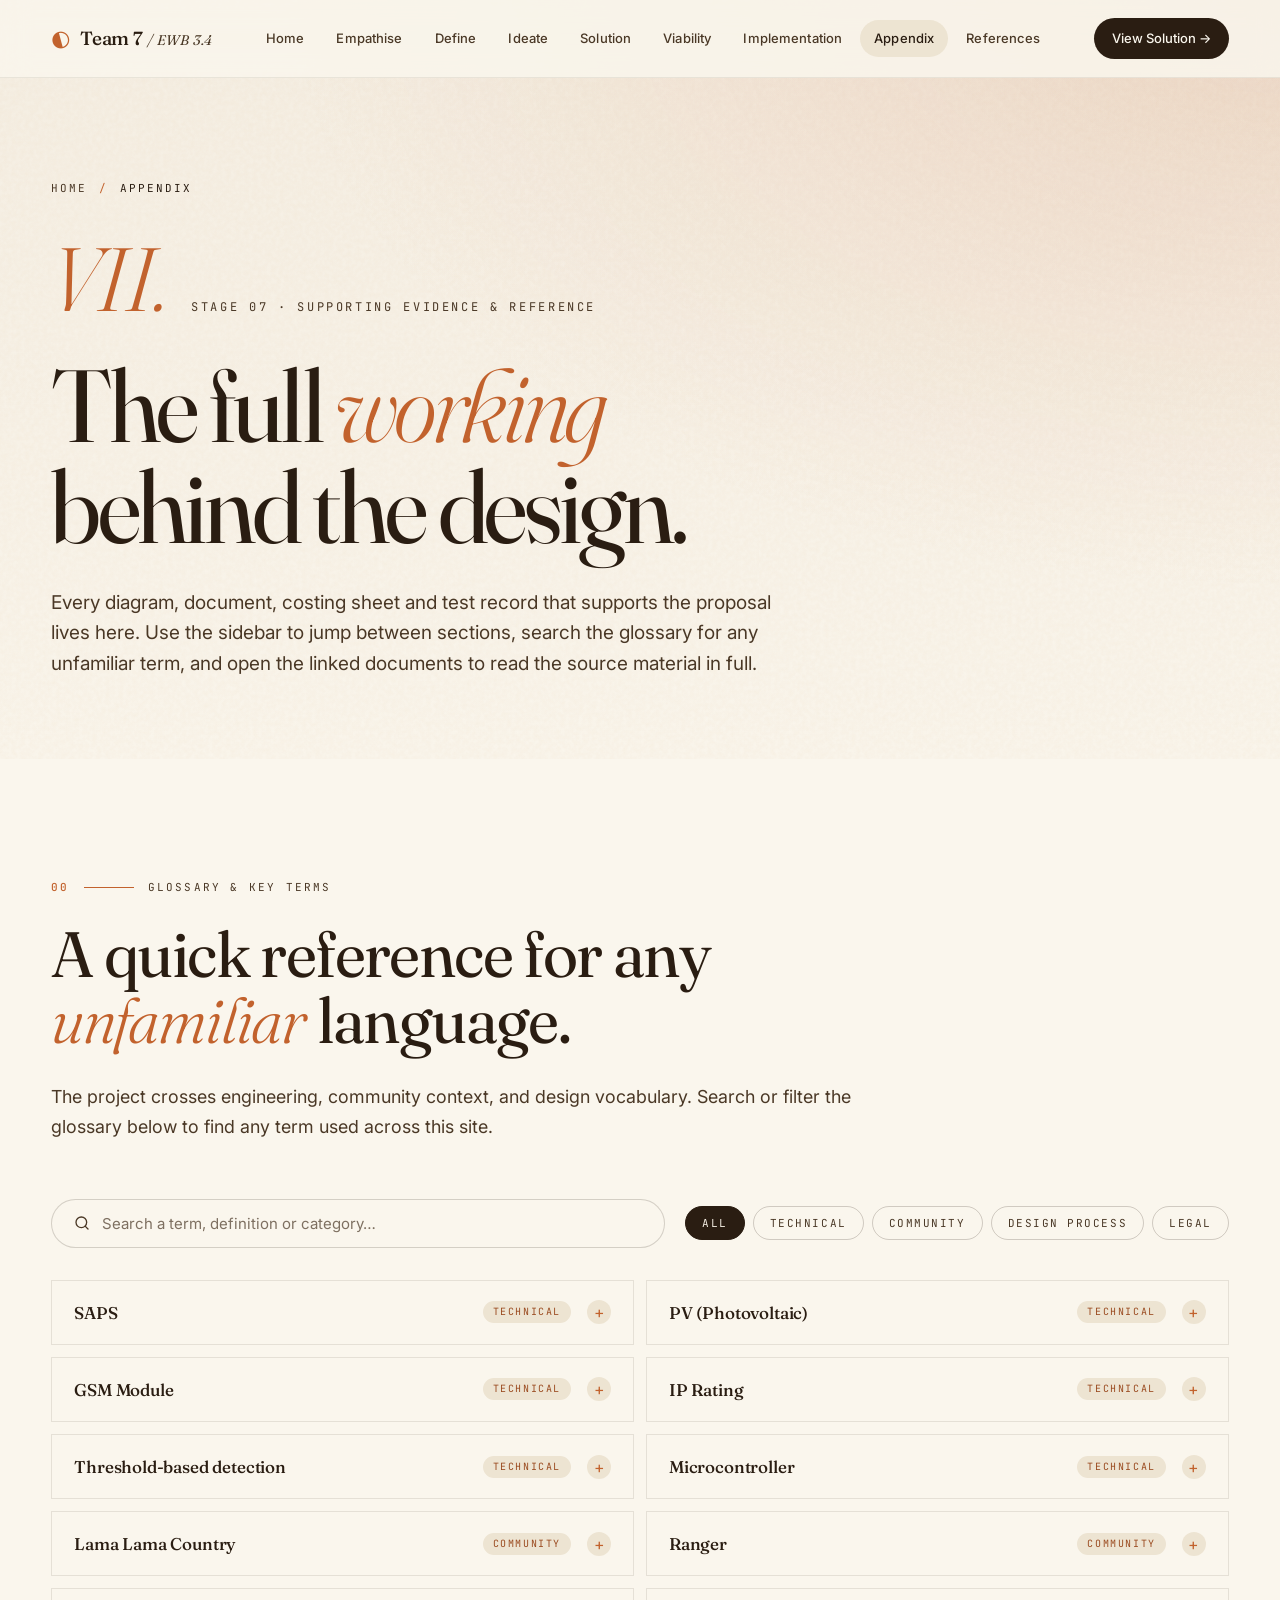
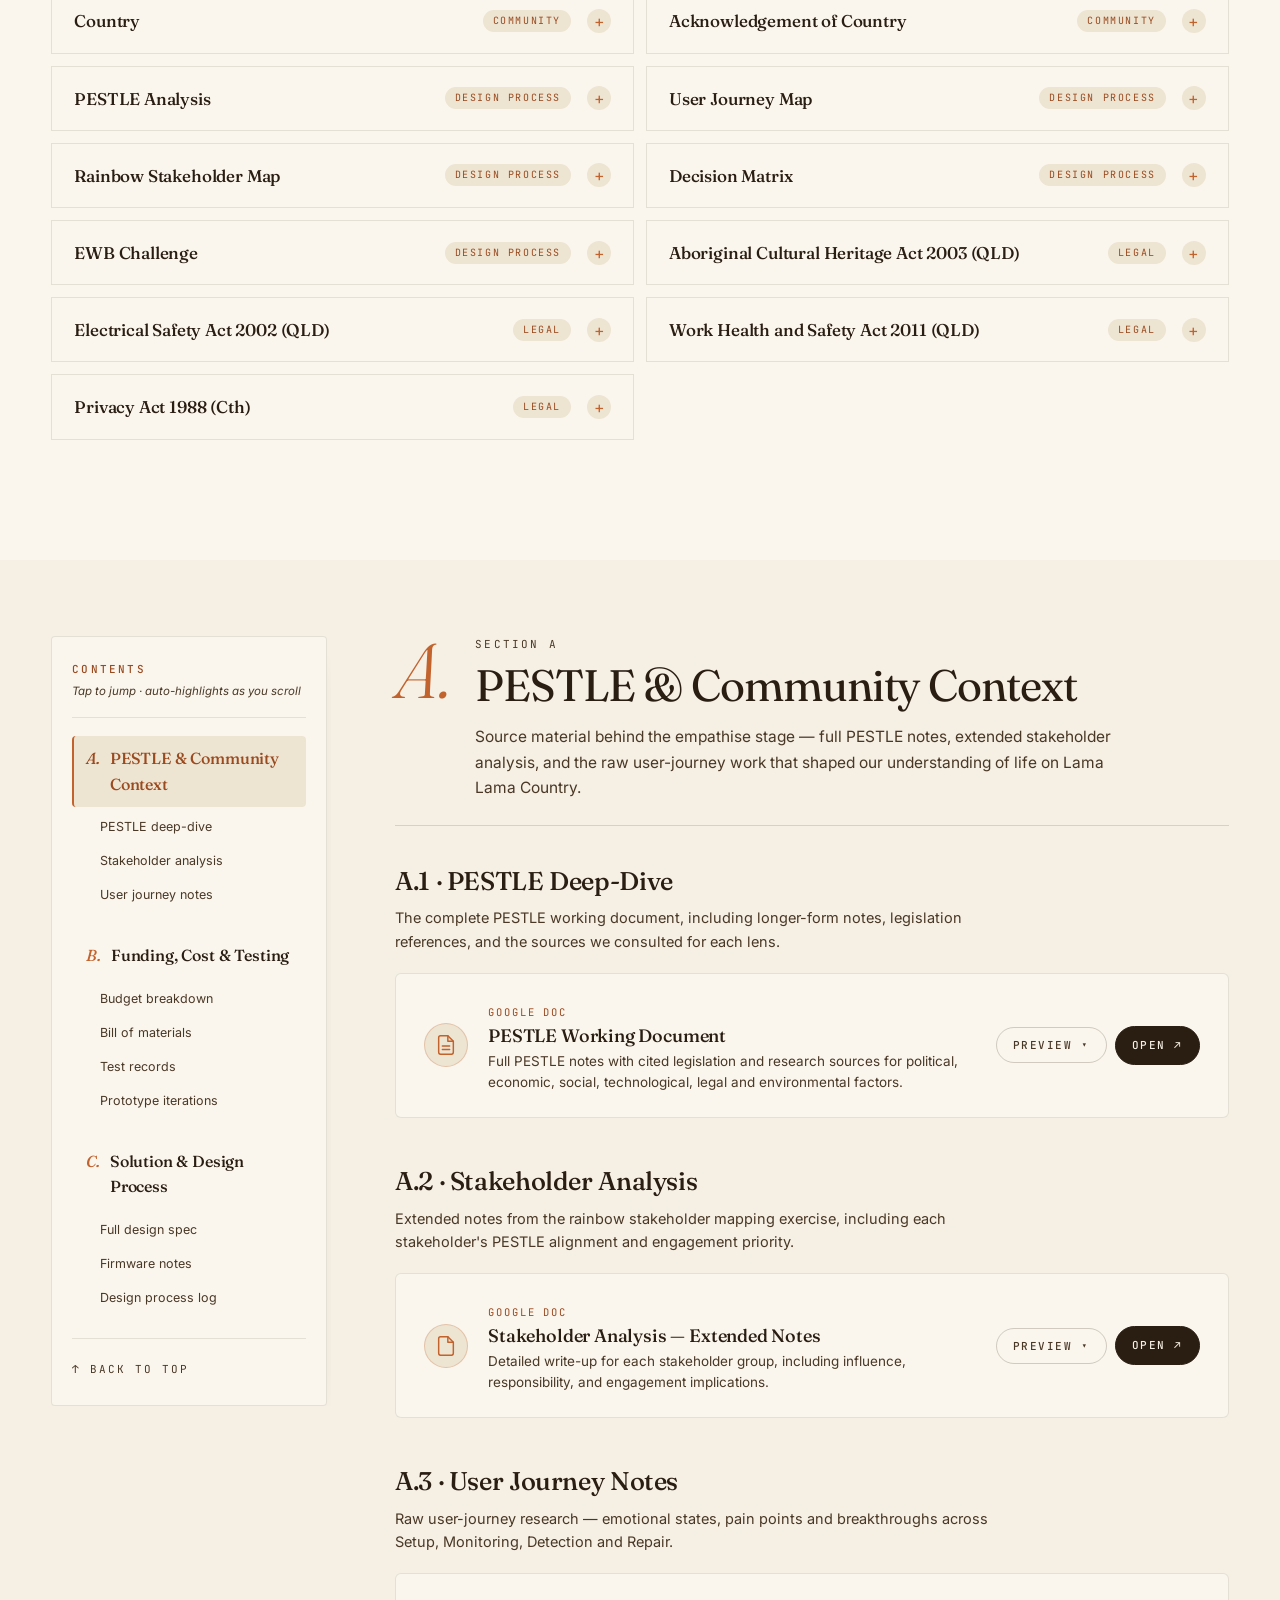
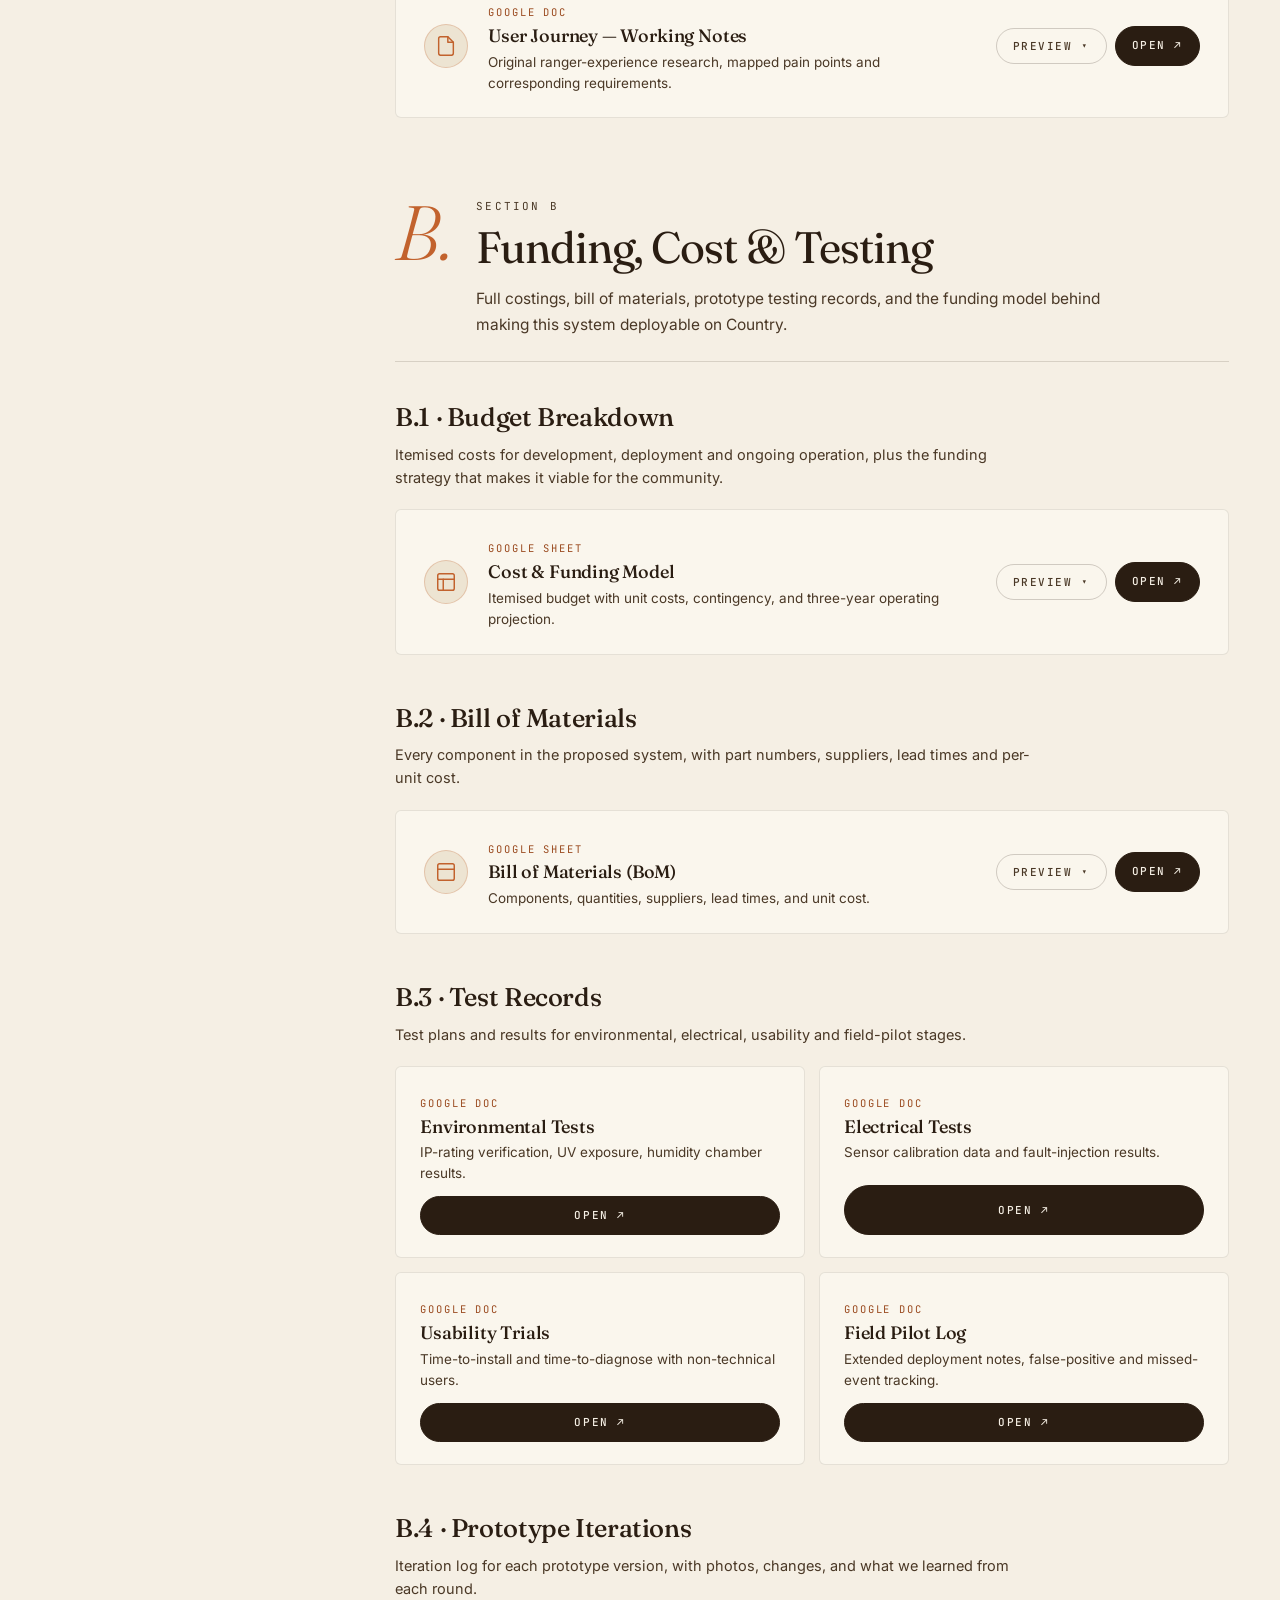
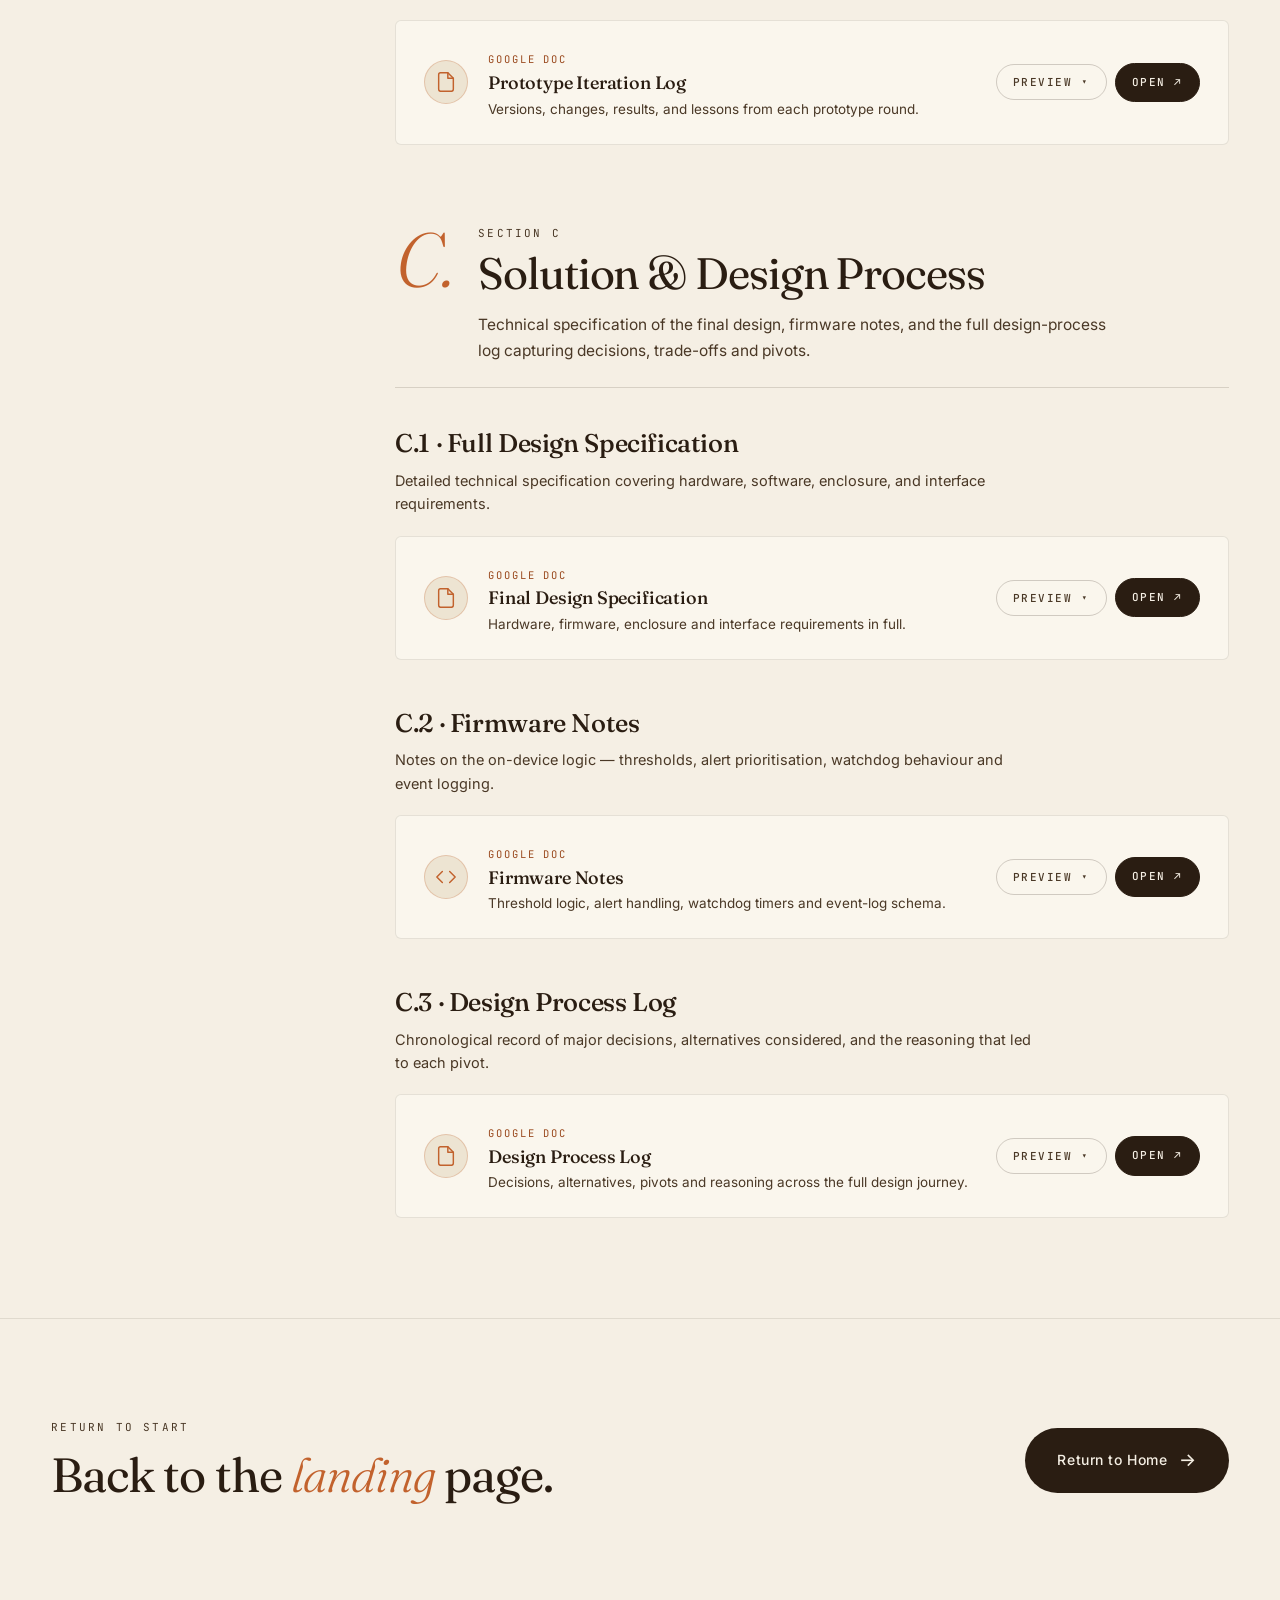
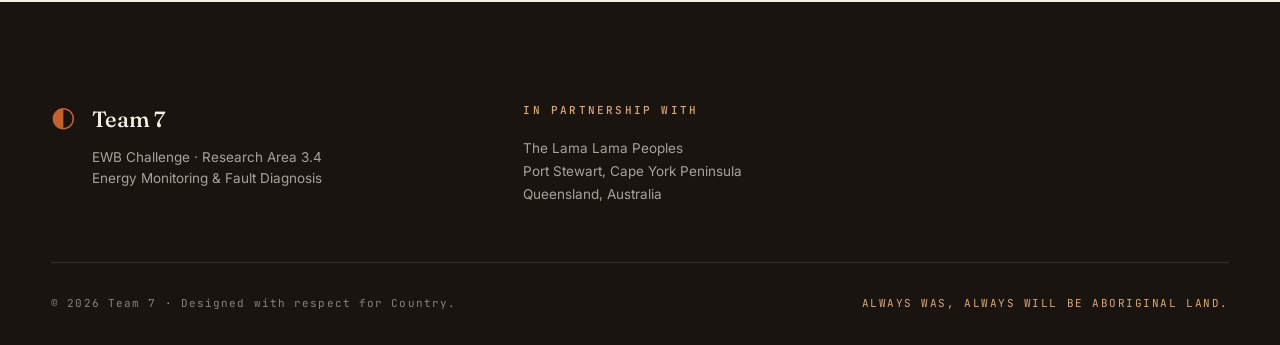
==== commit b2b592b7: "Nav Bar + Homepage Modifications" ====
--- a/appendix.html
+++ b/appendix.html
@@ -45,8 +45,8 @@
             </div>
 
             <div class="page-hero__stage">
-                <span class="page-hero__num">VI.</span>
-                <span class="page-hero__stage-label">Supporting evidence &amp; reference</span>
+                <span class="page-hero__num">VII.</span>
+                <span class="page-hero__stage-label">Stage 07 · Supporting evidence &amp; reference</span>
             </div>
 
             <h1 class="page-hero__title">
--- a/style.css
+++ b/style.css
@@ -804,7 +804,747 @@
 @media (max-width: 880px) {
     .context__inner { grid-template-columns: 1fr; }
 }
-
+/* ============================================
+   HOME · EXECUTIVE SUMMARY (wide text-only)
+   ============================================ */
+
+.exec {
+    padding: clamp(80px, 12vw, 160px) var(--gutter);
+    background: var(--paper);
+}
+
+.exec__inner {
+    max-width: 1100px;
+    margin: 0 auto;
+}
+
+.exec__eyebrow {
+    display: flex;
+    align-items: center;
+    gap: 16px;
+    margin-bottom: 32px;
+    font-family: var(--mono);
+    font-size: 11px;
+    letter-spacing: 0.2em;
+    text-transform: uppercase;
+    color: var(--ink-soft);
+}
+
+.exec__eyebrow .num { color: var(--ochre); font-weight: 500; }
+.exec__eyebrow .line { flex: 0 0 60px; height: 1px; background: var(--ochre); }
+
+.exec__title {
+    font-family: var(--display);
+    font-weight: 400;
+    font-size: clamp(36px, 5.5vw, 72px);
+    line-height: 1.02;
+    letter-spacing: -0.03em;
+    color: var(--ink);
+    margin-bottom: 56px;
+    max-width: 900px;
+}
+
+.exec__title em {
+    font-style: italic;
+    color: var(--ochre);
+    font-weight: 300;
+}
+
+.exec__prose {
+    max-width: 880px;
+    display: flex;
+    flex-direction: column;
+    gap: 22px;
+    column-count: 1;
+}
+
+.exec__prose p {
+    font-size: clamp(16px, 1.5vw, 18px);
+    line-height: 1.75;
+    color: var(--ink-soft);
+}
+
+.exec__lead {
+    font-family: var(--display);
+    font-size: clamp(20px, 2vw, 24px) !important;
+    line-height: 1.45 !important;
+    color: var(--ink) !important;
+    font-weight: 400;
+    letter-spacing: -0.01em;
+    padding-bottom: 20px;
+    border-bottom: 1px solid rgba(42, 29, 18, 0.12);
+    margin-bottom: 8px;
+}
+
+.exec__lead em {
+    font-style: italic;
+    color: var(--ochre-deep);
+}
+
+.exec__prose strong {
+    color: var(--ink);
+    font-weight: 600;
+}
+
+.exec__prose em {
+    font-style: italic;
+    color: var(--ochre-deep);
+}
+
+/* ============================================
+   HOME · LAMA LAMA COUNTRY (map)
+   ============================================ */
+
+.place {
+    padding: clamp(80px, 12vw, 140px) var(--gutter);
+    background: var(--bone);
+    position: relative;
+    overflow: hidden;
+}
+
+.place::before {
+    content: '';
+    position: absolute;
+    inset: 0;
+    background-image:
+        radial-gradient(circle at 1px 1px, rgba(42, 29, 18, 0.06) 1px, transparent 0);
+    background-size: 28px 28px;
+    pointer-events: none;
+}
+
+.place__inner {
+    max-width: var(--max);
+    margin: 0 auto;
+    display: grid;
+    grid-template-columns: 1fr 1.15fr;
+    gap: clamp(40px, 6vw, 96px);
+    align-items: center;
+    position: relative;
+    z-index: 1;
+}
+
+.place__title {
+    font-family: var(--display);
+    font-size: clamp(34px, 5vw, 60px);
+    line-height: 1.05;
+    letter-spacing: -0.03em;
+    color: var(--ink);
+    font-weight: 400;
+    margin: 24px 0 24px;
+}
+
+.place__title em {
+    font-style: italic;
+    color: var(--ochre);
+    font-weight: 300;
+}
+
+.place__lead {
+    font-size: clamp(16px, 1.4vw, 18px);
+    line-height: 1.7;
+    color: var(--ink-soft);
+    margin-bottom: 40px;
+    max-width: 540px;
+}
+
+.place__facts {
+    display: grid;
+    grid-template-columns: repeat(2, 1fr);
+    gap: 24px 36px;
+    padding-top: 28px;
+    border-top: 1px solid rgba(42, 29, 18, 0.15);
+}
+
+.pfact {
+    display: flex;
+    flex-direction: column;
+    gap: 4px;
+}
+
+.pfact__k {
+    font-family: var(--mono);
+    font-size: 10.5px;
+    letter-spacing: 0.18em;
+    text-transform: uppercase;
+    color: var(--ink-soft);
+}
+
+.pfact__v {
+    font-family: var(--display);
+    font-size: 18px;
+    color: var(--ink);
+    letter-spacing: -0.01em;
+    font-weight: 500;
+}
+
+/* Map */
+.place__map {
+    position: relative;
+    border-radius: 4px;
+    overflow: hidden;
+    box-shadow: 0 30px 60px -30px rgba(42, 29, 18, 0.35);
+    border: 1px solid rgba(42, 29, 18, 0.12);
+}
+
+.place__map img {
+    width: 100%;
+    height: auto;
+    display: block;
+}
+
+.place__pin {
+    position: absolute;
+    top: 50%;
+    left: 50%;
+    transform: translate(-50%, -50%);
+    display: flex;
+    align-items: center;
+    gap: 8px;
+    pointer-events: none;
+}
+
+.place__pin-dot {
+    width: 14px;
+    height: 14px;
+    border-radius: 50%;
+    background: var(--ochre);
+    box-shadow:
+        0 0 0 4px rgba(194, 98, 45, 0.25),
+        0 0 0 12px rgba(194, 98, 45, 0.08);
+    animation: pinPulse 2.5s ease-in-out infinite;
+}
+
+@keyframes pinPulse {
+    0%, 100% {
+        box-shadow:
+            0 0 0 4px rgba(194, 98, 45, 0.25),
+            0 0 0 12px rgba(194, 98, 45, 0.08);
+    }
+    50% {
+        box-shadow:
+            0 0 0 8px rgba(194, 98, 45, 0.18),
+            0 0 0 20px rgba(194, 98, 45, 0.04);
+    }
+}
+
+.place__pin-label {
+    font-family: var(--mono);
+    font-size: 11px;
+    letter-spacing: 0.16em;
+    text-transform: uppercase;
+    color: var(--paper);
+    background: var(--ink);
+    padding: 4px 10px;
+    border-radius: 100px;
+    white-space: nowrap;
+}
+
+@media (max-width: 900px) {
+    .place__inner { grid-template-columns: 1fr; }
+}
+
+/* ============================================
+   HOME · DEEPER CONTEXT (why this matters)
+   ============================================ */
+
+.deep {
+    padding: clamp(80px, 12vw, 140px) var(--gutter);
+    background: var(--paper);
+}
+
+.deep__inner {
+    max-width: var(--max);
+    margin: 0 auto;
+}
+
+.deep__title {
+    font-family: var(--display);
+    font-size: clamp(34px, 5vw, 60px);
+    line-height: 1.05;
+    letter-spacing: -0.03em;
+    color: var(--ink);
+    font-weight: 400;
+    margin: 24px 0 64px;
+    max-width: 900px;
+}
+
+.deep__title em {
+    font-style: italic;
+    color: var(--ochre);
+    font-weight: 300;
+}
+
+.deep__grid {
+    display: grid;
+    grid-template-columns: repeat(3, 1fr);
+    gap: 32px;
+}
+
+.deep__col {
+    display: flex;
+    flex-direction: column;
+    gap: 18px;
+}
+
+.deep__photo {
+    aspect-ratio: 4 / 3;
+    border-radius: 4px;
+    overflow: hidden;
+    background: var(--bone-warm);
+    box-shadow: 0 20px 40px -20px rgba(42, 29, 18, 0.3);
+}
+
+.deep__photo img {
+    width: 100%;
+    height: 100%;
+    object-fit: cover;
+    transition: transform 0.8s var(--ease);
+}
+
+.deep__col:hover .deep__photo img {
+    transform: scale(1.04);
+}
+
+.deep__h3 {
+    font-family: var(--display);
+    font-size: 22px;
+    letter-spacing: -0.015em;
+    color: var(--ink);
+    font-weight: 500;
+    margin-top: 4px;
+}
+
+.deep__col p {
+    font-size: 14.5px;
+    line-height: 1.65;
+    color: var(--ink-soft);
+}
+
+@media (max-width: 900px) {
+    .deep__grid { grid-template-columns: 1fr; gap: 40px; }
+}
+
+/* ============================================
+   JOURNEY · 7-card grid override
+   ============================================ */
+
+.journey__cards--seven {
+    grid-template-columns: repeat(4, 1fr);
+}
+
+.journey__cards--seven .jcard:nth-child(5),
+.journey__cards--seven .jcard:nth-child(6),
+.journey__cards--seven .jcard:nth-child(7) {
+    /* The three cards on the second row stretch to fill */
+}
+
+@media (max-width: 1100px) {
+    .journey__cards--seven { grid-template-columns: repeat(3, 1fr); }
+}
+
+@media (max-width: 760px) {
+    .journey__cards--seven { grid-template-columns: repeat(2, 1fr); }
+}
+
+@media (max-width: 480px) {
+    .journey__cards--seven { grid-template-columns: 1fr; }
+}
+
+/* ============================================
+   HOME · TEAM
+   ============================================ */
+
+.team {
+    padding: clamp(80px, 12vw, 140px) var(--gutter);
+    background: var(--bone);
+    position: relative;
+    overflow: hidden;
+}
+
+.team::before {
+    content: '';
+    position: absolute;
+    inset: 0;
+    background:
+        radial-gradient(ellipse at bottom left, rgba(194, 98, 45, 0.12), transparent 55%);
+    pointer-events: none;
+}
+
+.team__inner {
+    max-width: var(--max);
+    margin: 0 auto;
+    display: grid;
+    grid-template-columns: 1fr 1.1fr;
+    gap: clamp(40px, 6vw, 96px);
+    align-items: center;
+    position: relative;
+    z-index: 1;
+}
+
+.team__title {
+    font-family: var(--display);
+    font-size: clamp(40px, 6vw, 80px);
+    line-height: 1;
+    letter-spacing: -0.035em;
+    color: var(--ink);
+    font-weight: 400;
+    margin: 24px 0 28px;
+}
+
+.team__title em {
+    font-style: italic;
+    color: var(--ochre);
+    font-weight: 300;
+}
+
+.team__lead {
+    font-family: var(--display);
+    font-size: clamp(18px, 1.8vw, 22px);
+    line-height: 1.5;
+    color: var(--ink);
+    font-weight: 400;
+    margin-bottom: 20px;
+    max-width: 540px;
+    letter-spacing: -0.01em;
+}
+
+.team__body {
+    font-size: 15.5px;
+    line-height: 1.7;
+    color: var(--ink-soft);
+    max-width: 540px;
+    margin-bottom: 40px;
+}
+
+.team__credits {
+    padding-top: 24px;
+    border-top: 1px solid rgba(42, 29, 18, 0.15);
+    display: flex;
+    flex-direction: column;
+    gap: 6px;
+}
+
+.team__credits-label {
+    font-family: var(--mono);
+    font-size: 10.5px;
+    letter-spacing: 0.2em;
+    text-transform: uppercase;
+    color: var(--ochre-deep);
+}
+
+.team__credits-text {
+    font-size: 14px;
+    line-height: 1.5;
+    color: var(--ink);
+}
+
+/* Team photo */
+.team__photo {
+    position: relative;
+    aspect-ratio: 4 / 3;
+    border-radius: 4px;
+    overflow: hidden;
+    background: var(--bone-warm);
+    box-shadow: 0 30px 60px -30px rgba(42, 29, 18, 0.4);
+    border: 1px solid rgba(42, 29, 18, 0.1);
+}
+
+.team__photo img {
+    width: 100%;
+    height: 100%;
+    object-fit: cover;
+    transition: transform 0.8s var(--ease);
+}
+
+.team__photo:hover img {
+    transform: scale(1.03);
+}
+
+.team__photo-tag {
+    position: absolute;
+    bottom: 18px;
+    left: 18px;
+    background: var(--charcoal);
+    color: var(--bone);
+    padding: 8px 14px;
+    border-radius: 100px;
+    font-family: var(--mono);
+    font-size: 11px;
+    letter-spacing: 0.18em;
+    text-transform: uppercase;
+}
+
+@media (max-width: 900px) {
+    .team__inner { grid-template-columns: 1fr; }
+    .team__photo { order: -1; }
+}
+/* ============================================
+   EXEC SUMMARY · expanded layout
+   ============================================ */
+
+.exec__meta {
+    display: grid;
+    grid-template-columns: 1fr 1fr;
+    gap: 24px 48px;
+    padding: 24px 28px;
+    margin-bottom: 40px;
+    background: var(--bone-warm);
+    border-left: 3px solid var(--ochre);
+    border-radius: 0 4px 4px 0;
+}
+
+.exec__meta-row {
+    display: flex;
+    flex-direction: column;
+    gap: 6px;
+}
+
+.exec__meta-label {
+    font-family: var(--mono);
+    font-size: 10.5px;
+    letter-spacing: 0.2em;
+    text-transform: uppercase;
+    color: var(--ochre-deep);
+    font-weight: 500;
+}
+
+.exec__meta-text {
+    font-size: 14.5px !important;
+    line-height: 1.5 !important;
+    color: var(--ink) !important;
+    font-family: var(--body) !important;
+}
+
+.exec__meta-text em {
+    font-style: italic;
+    color: var(--ink-soft);
+}
+
+.exec__h3 {
+    font-family: var(--display);
+    font-size: clamp(22px, 2.4vw, 30px);
+    line-height: 1.2;
+    letter-spacing: -0.015em;
+    color: var(--ink);
+    font-weight: 500;
+    margin: 32px 0 16px;
+    padding-bottom: 12px;
+    border-bottom: 1px solid rgba(42, 29, 18, 0.12);
+    position: relative;
+}
+
+.exec__h3::before {
+    content: '';
+    position: absolute;
+    bottom: -1px;
+    left: 0;
+    width: 48px;
+    height: 1px;
+    background: var(--ochre);
+}
+
+.exec__h3:first-of-type { margin-top: 0; }
+
+.exec__list {
+    list-style: none;
+    padding: 0;
+    margin: 0;
+    display: flex;
+    flex-direction: column;
+    gap: 12px;
+}
+
+.exec__list li {
+    padding-left: 22px;
+    position: relative;
+    font-size: 15.5px;
+    line-height: 1.65;
+    color: var(--ink-soft);
+}
+
+.exec__list li::before {
+    content: '';
+    position: absolute;
+    left: 0;
+    top: 11px;
+    width: 12px;
+    height: 1px;
+    background: var(--ochre);
+}
+
+.exec__list strong { color: var(--ink); font-weight: 600; }
+
+.exec__list--sub {
+    margin-top: 12px;
+    padding-left: 0;
+    gap: 8px;
+}
+
+.exec__list--sub li {
+    font-size: 14.5px;
+    color: var(--ink-soft);
+    padding-left: 22px;
+}
+
+.exec__list--sub li::before {
+    background: var(--clay);
+    top: 10px;
+}
+
+/* Chips for Key Considerations */
+.exec__chips {
+    display: flex;
+    flex-wrap: wrap;
+    gap: 10px;
+    margin-top: 8px;
+}
+
+.exec__chip {
+    background: var(--paper);
+    border: 1px solid rgba(194, 98, 45, 0.3);
+    color: var(--ink);
+    padding: 10px 18px;
+    border-radius: 100px;
+    font-size: 14px;
+    font-weight: 500;
+    letter-spacing: -0.005em;
+    transition: all 0.3s var(--ease);
+}
+
+.exec__chip:hover {
+    background: var(--bone-warm);
+    border-color: var(--ochre);
+    transform: translateY(-2px);
+}
+
+/* Materials + Cost split layout */
+.exec__split {
+    display: grid;
+    grid-template-columns: 1fr 1.3fr;
+    gap: 40px;
+    margin-top: 16px;
+}
+
+.exec__split-col {
+    display: flex;
+    flex-direction: column;
+    gap: 18px;
+}
+
+.exec__split-label {
+    font-family: var(--mono);
+    font-size: 10.5px;
+    letter-spacing: 0.2em;
+    text-transform: uppercase;
+    color: var(--ochre-deep);
+    font-weight: 500;
+}
+
+.exec__cost-headline {
+    font-family: var(--display) !important;
+    font-size: 22px !important;
+    line-height: 1.3 !important;
+    color: var(--ink) !important;
+    margin-bottom: 6px;
+    padding: 18px 22px;
+    background: var(--charcoal);
+    color: var(--bone) !important;
+    border-radius: 4px;
+    font-weight: 400 !important;
+}
+
+.exec__cost-headline strong {
+    color: var(--clay);
+    font-weight: 500;
+    letter-spacing: -0.01em;
+}
+
+.exec__cost-headline span {
+    display: block;
+    font-family: var(--mono) !important;
+    font-size: 11px !important;
+    letter-spacing: 0.16em;
+    text-transform: uppercase;
+    color: rgba(245, 239, 228, 0.65);
+    margin-top: 6px;
+    font-style: normal;
+}
+
+.exec__list--cost {
+    gap: 10px;
+}
+
+.exec__list--cost li {
+    display: grid;
+    grid-template-columns: 90px 1fr;
+    gap: 14px;
+    padding: 12px 16px;
+    background: var(--paper);
+    border: 1px solid rgba(42, 29, 18, 0.08);
+    border-radius: 3px;
+    font-size: 14px;
+    align-items: baseline;
+}
+
+.exec__list--cost li::before { display: none; }
+
+.exec__cost-amt {
+    font-family: var(--display);
+    font-style: italic;
+    font-size: 20px;
+    color: var(--ochre);
+    font-weight: 400;
+    letter-spacing: -0.01em;
+}
+
+@media (max-width: 720px) {
+    .exec__meta { grid-template-columns: 1fr; }
+    .exec__split { grid-template-columns: 1fr; gap: 28px; }
+    .exec__list--cost li { grid-template-columns: 70px 1fr; }
+}
+/* Materials list — matches cost-block styling */
+.exec__list--materials {
+    gap: 10px;
+}
+
+.exec__list--materials li {
+    display: grid;
+    grid-template-columns: 32px 1fr;
+    gap: 14px;
+    padding: 14px 18px;
+    background: var(--paper);
+    border: 1px solid rgba(42, 29, 18, 0.08);
+    border-radius: 3px;
+    font-size: 14.5px;
+    color: var(--ink);
+    align-items: center;
+    transition: all 0.3s var(--ease);
+}
+
+.exec__list--materials li::before { display: none; }
+
+.exec__list--materials li:hover {
+    border-color: var(--ochre);
+    transform: translateX(3px);
+    box-shadow: 0 8px 20px -14px rgba(42, 29, 18, 0.2);
+}
+
+.exec__mat-icon {
+    font-family: var(--display);
+    font-style: italic;
+    font-size: 20px;
+    color: var(--ochre);
+    line-height: 1;
+    display: flex;
+    align-items: center;
+    justify-content: center;
+    transform: rotate(-15deg);
+    transition: transform 0.4s var(--ease);
+}
+
+.exec__list--materials li:hover .exec__mat-icon {
+    transform: rotate(165deg);
+}
 /* ============================================
    FOOTER
    ============================================ */
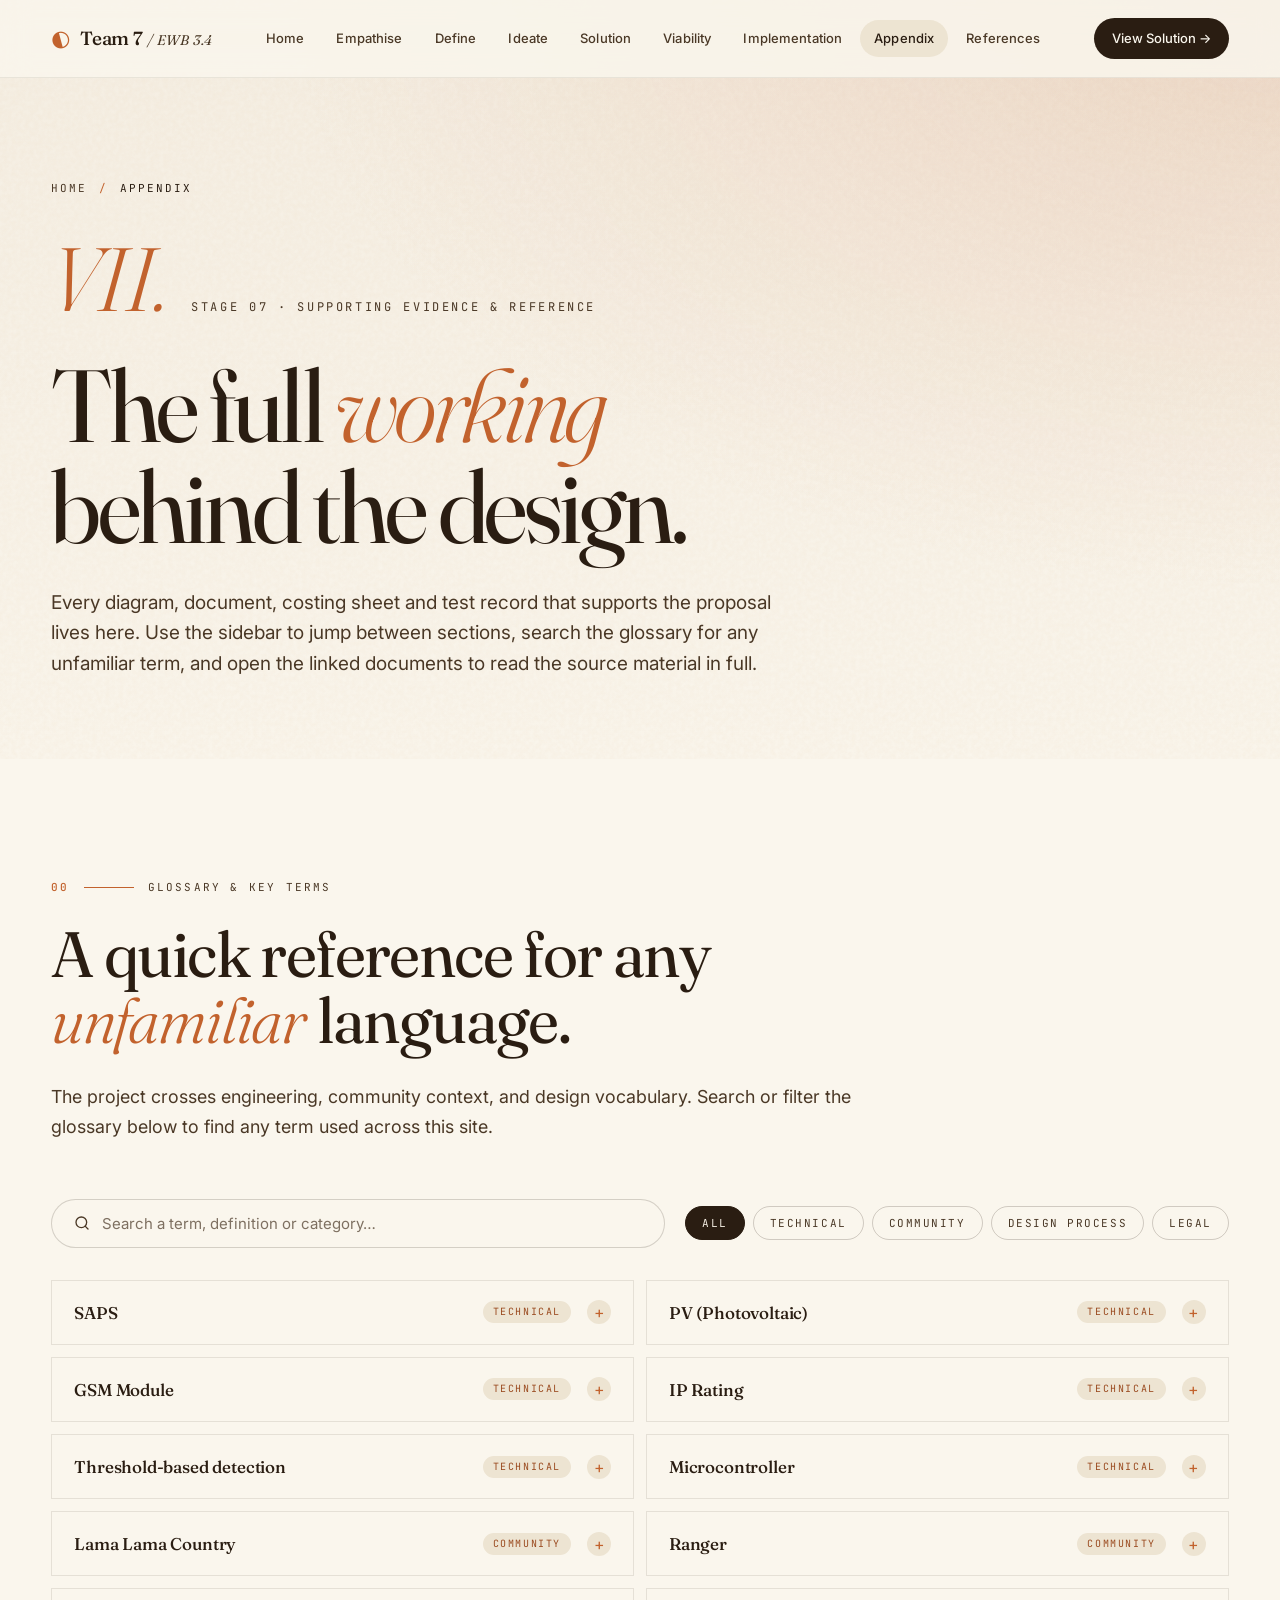
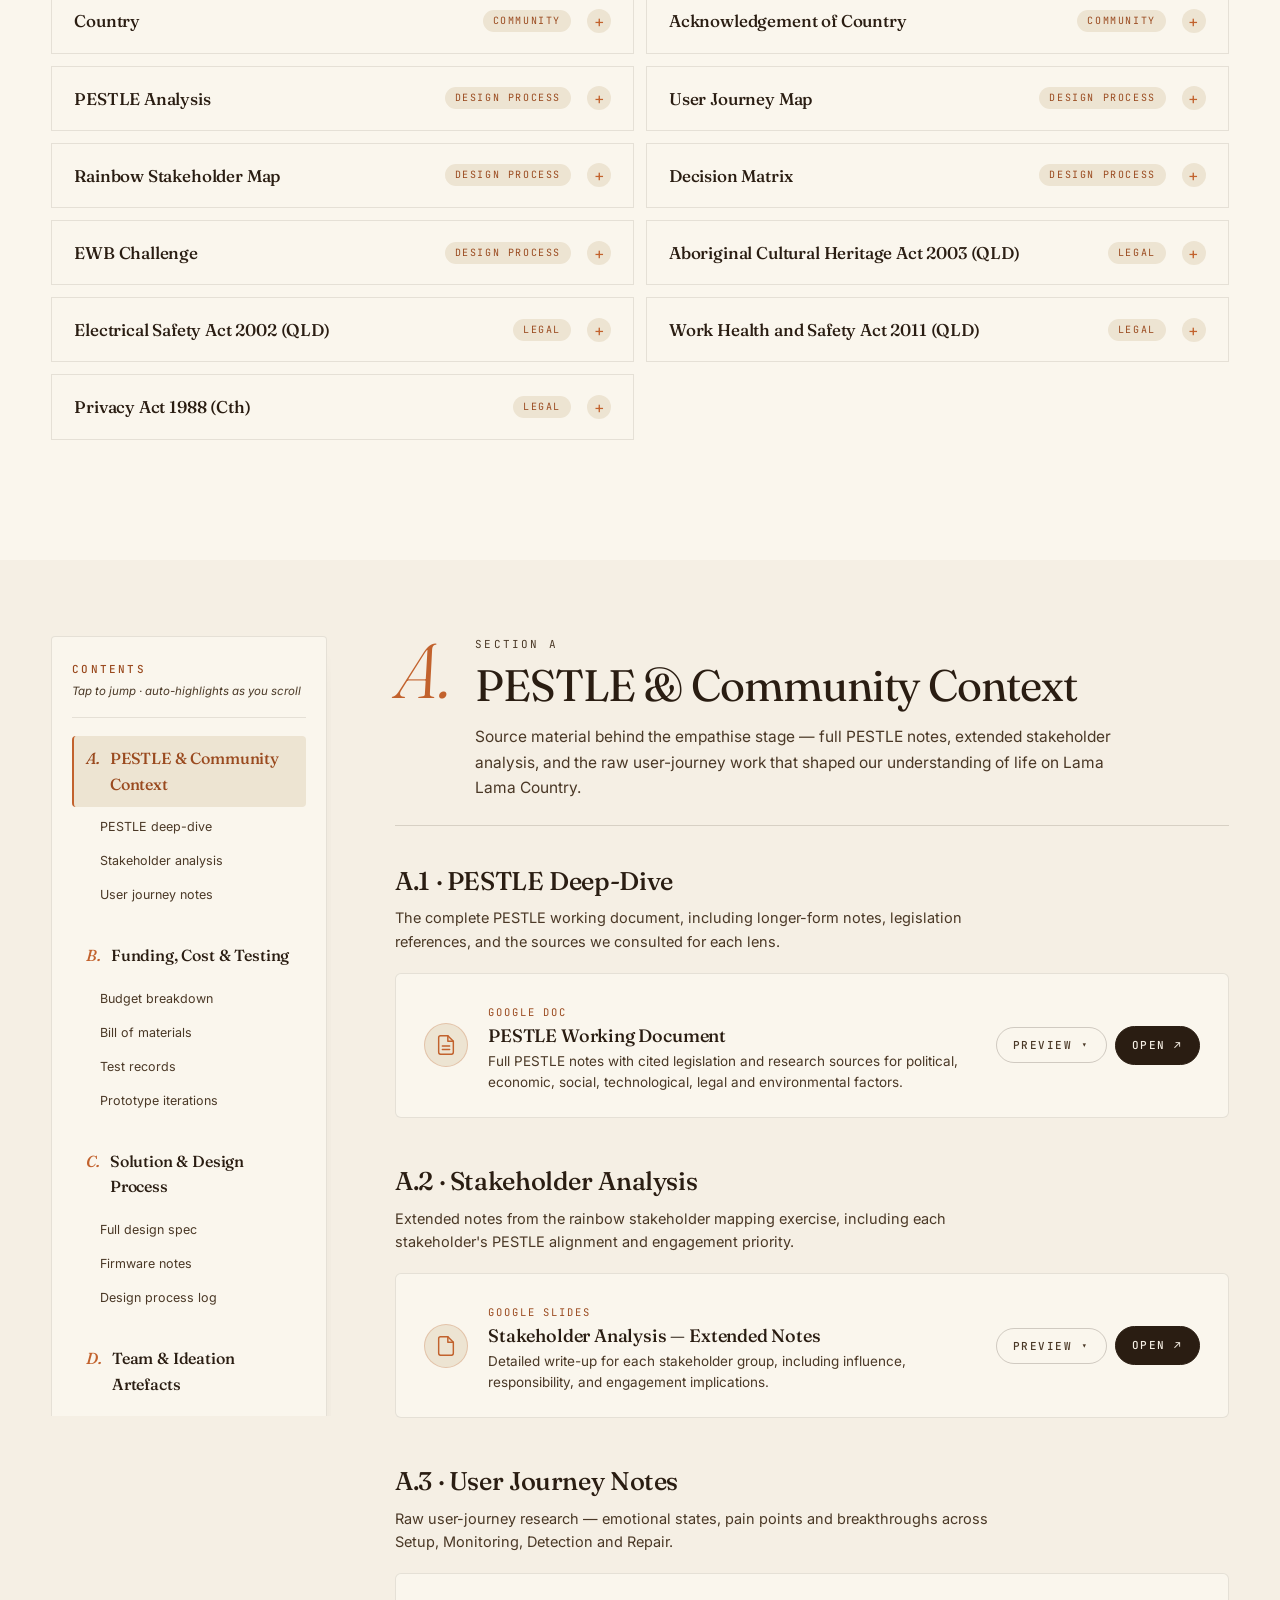
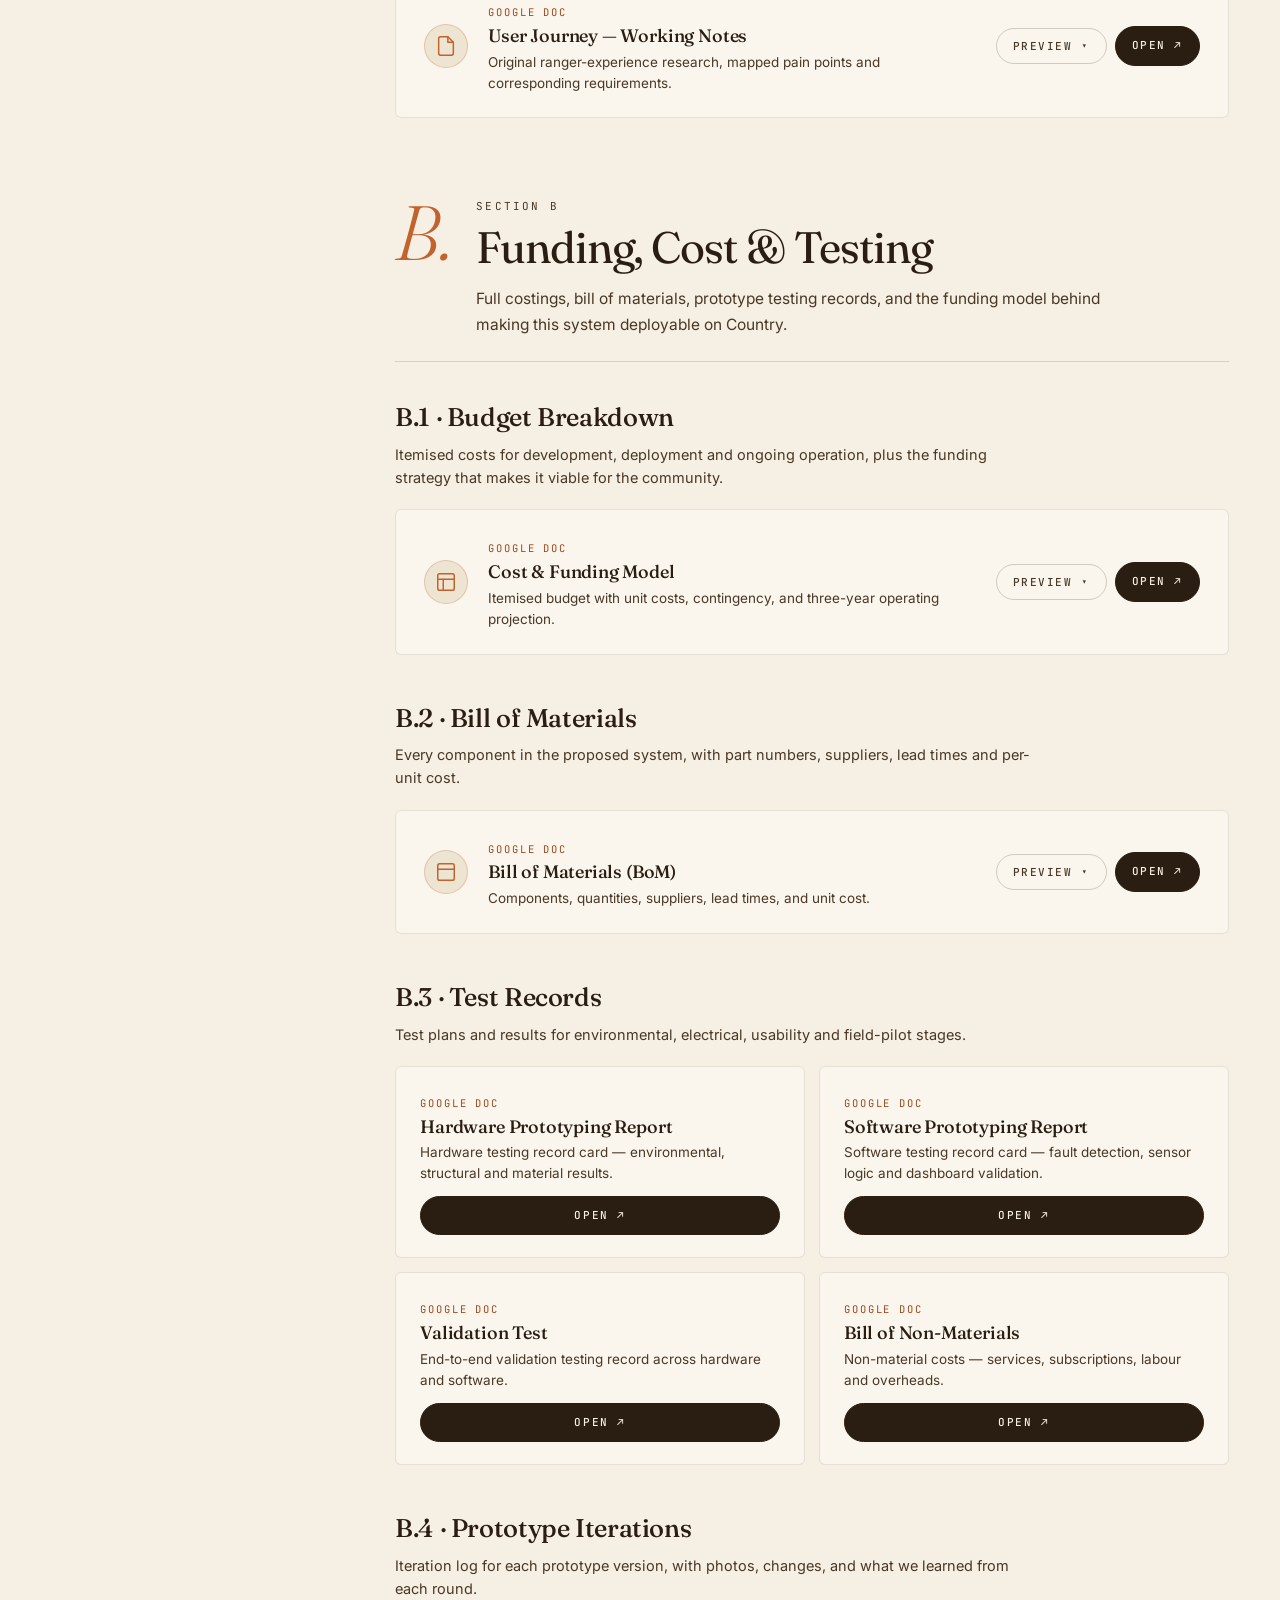
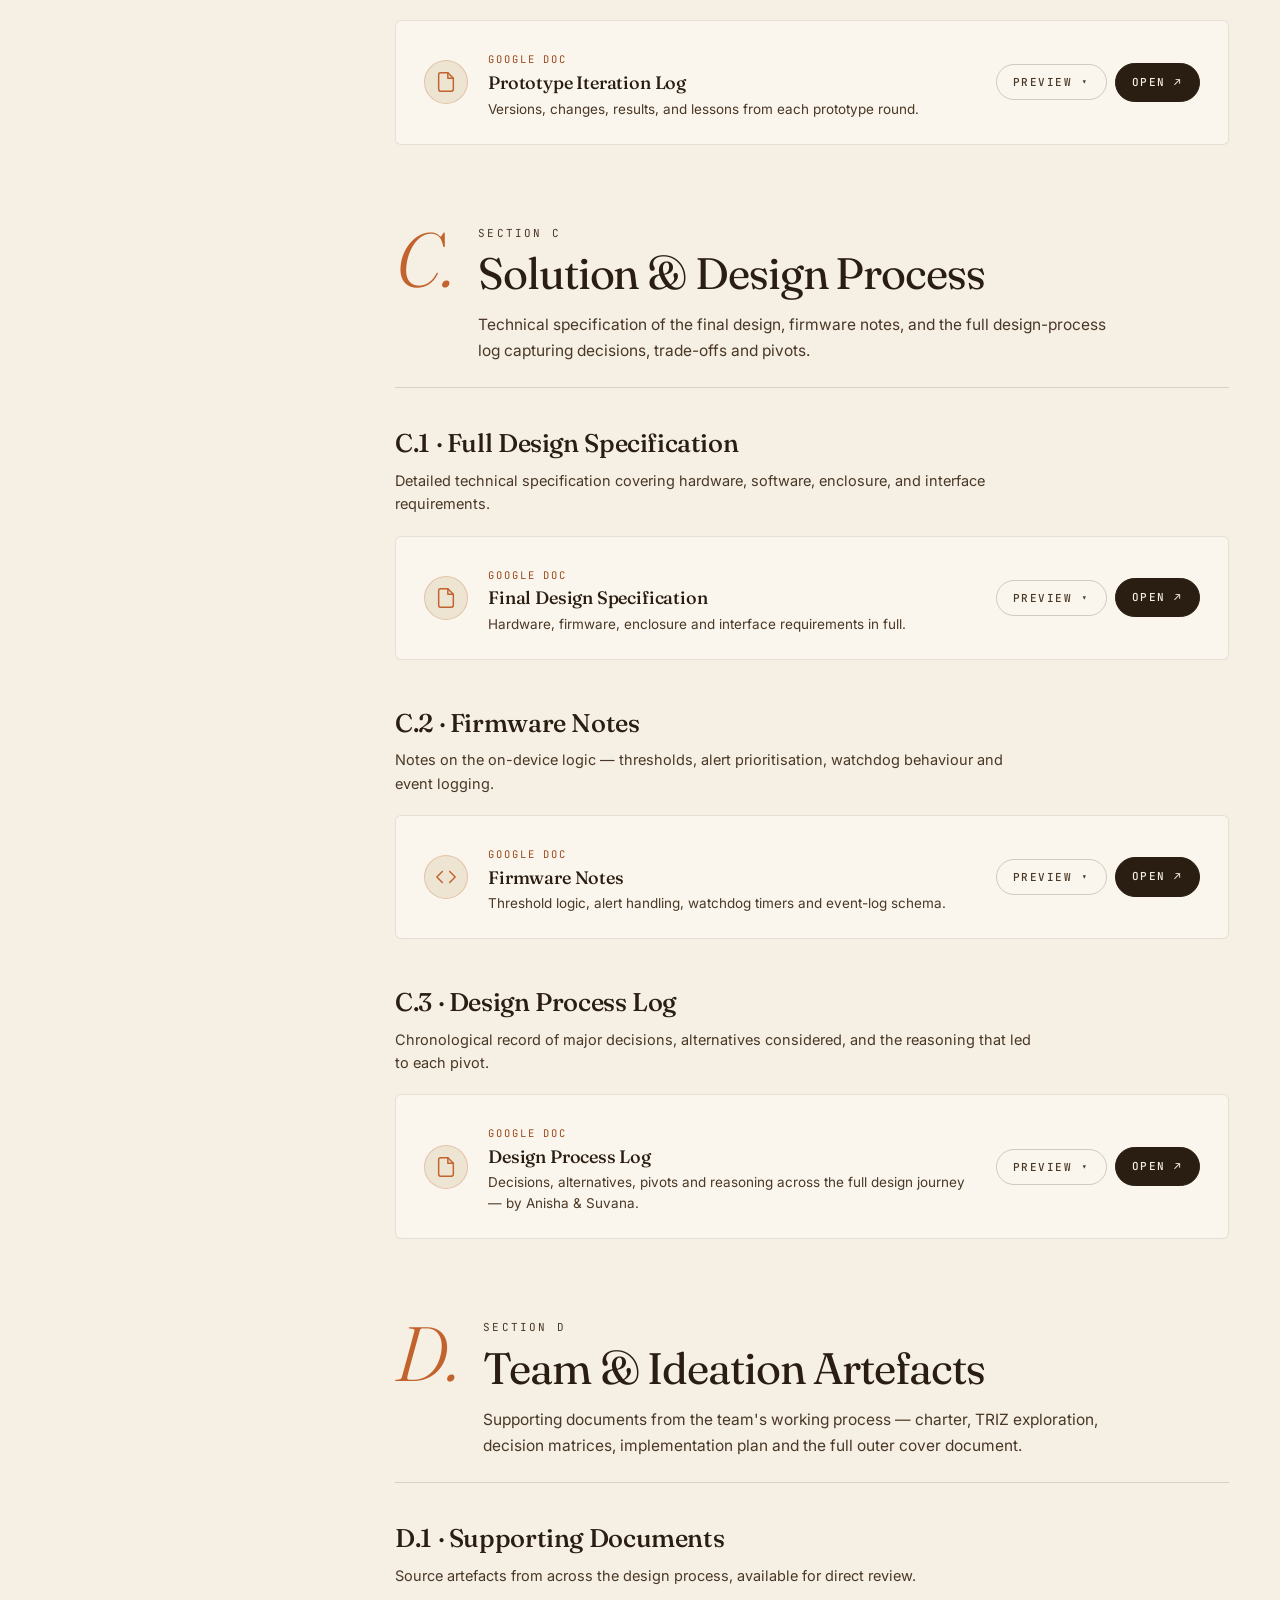
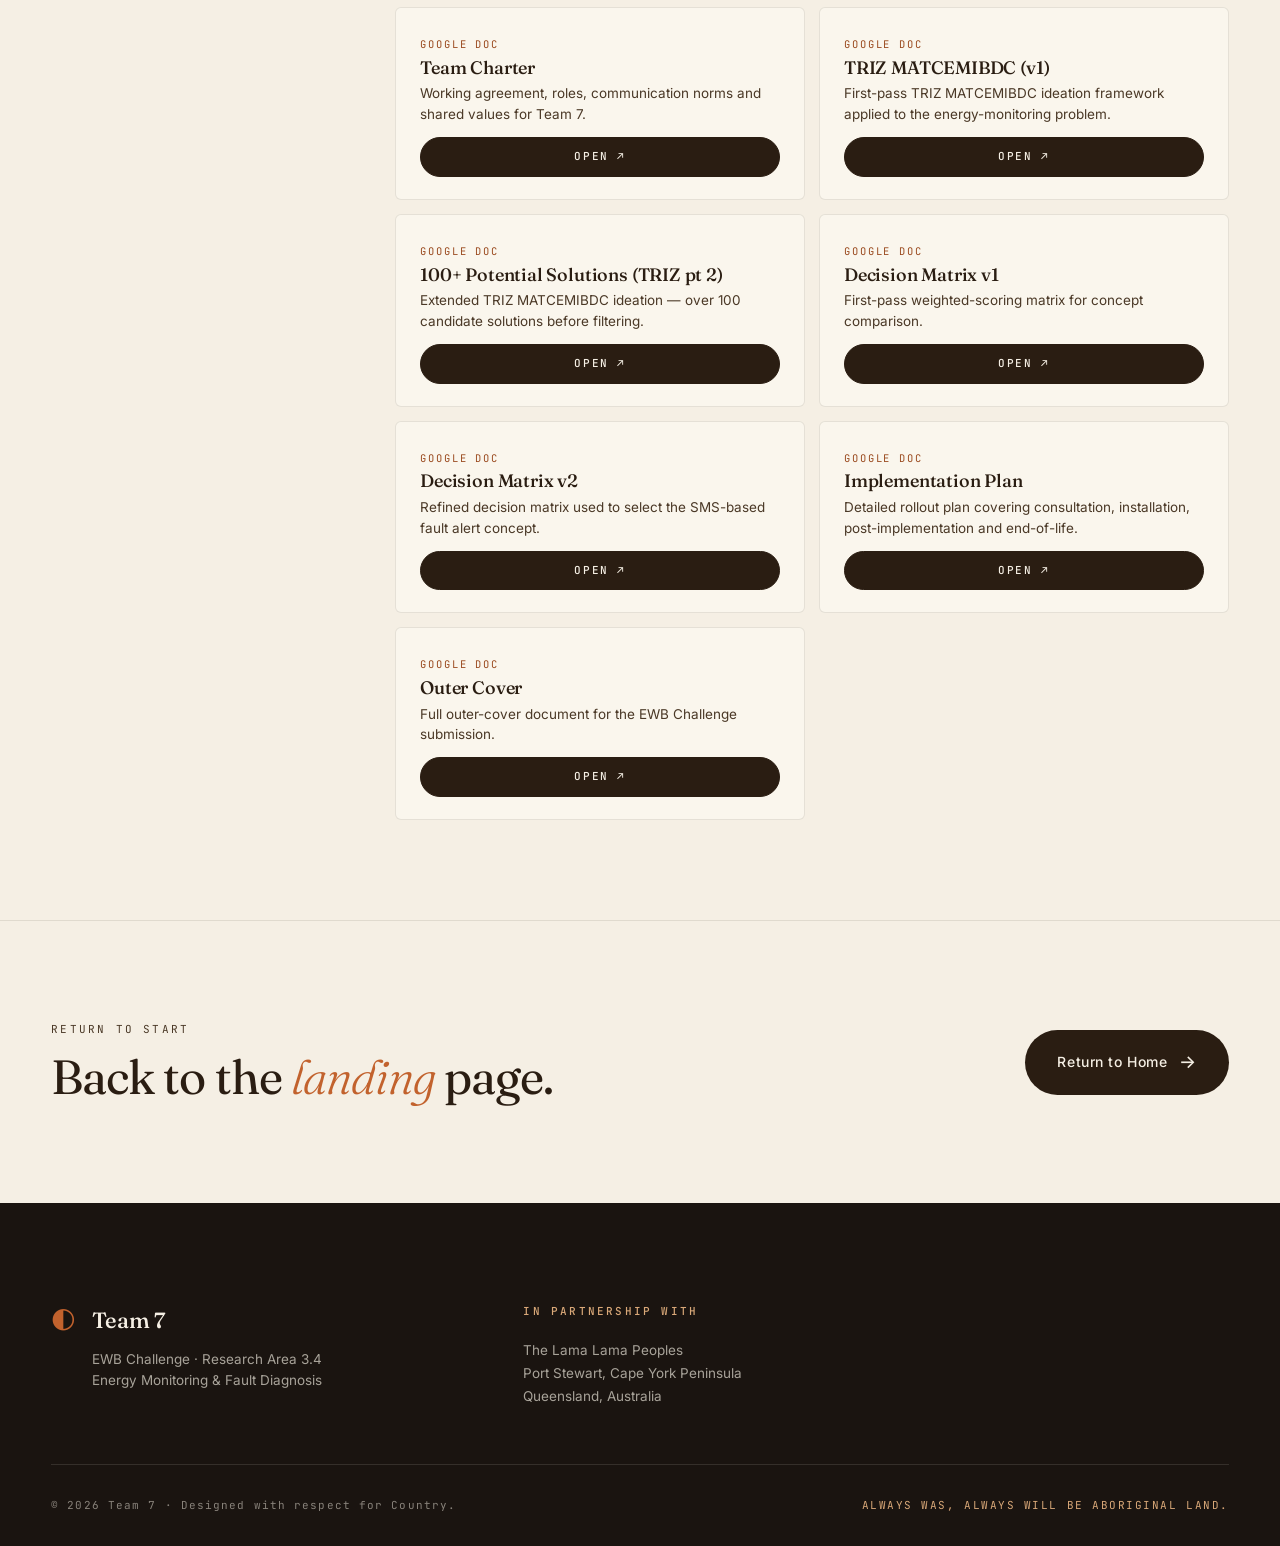
==== commit 5b47c056: "Appendix Documents" ====
--- a/appendix.html
+++ b/appendix.html
@@ -363,6 +363,14 @@
                         <a href="#solution-process" class="toc-sublink">Design process log</a>
                     </div>
 
+                    <a href="#sec-team" class="toc-link toc-link--top">
+                        <span class="toc-link__num">D.</span>
+                        <span class="toc-link__text">Team &amp; Ideation Artefacts</span>
+                    </a>
+                    <div class="toc-sub">
+                        <a href="#team-supporting" class="toc-sublink">Supporting documents</a>
+                    </div>
+
                 </nav>
 
                 <div class="appx-side__foot">
@@ -415,10 +423,10 @@
                         </div>
                         <div class="doc-card__actions">
                             <button class="doc-btn doc-btn--ghost" data-toggle-doc>Preview ▾</button>
-                            <a class="doc-btn doc-btn--solid" href="#" target="_blank" rel="noopener">Open ↗</a>
+                            <a class="doc-btn doc-btn--solid" href="https://docs.google.com/document/d/1-USNn0QOvtNiRs3V5EnhYASNvJ-AyYMOYef9CfUfLHU/edit?usp=sharing" target="_blank" rel="noopener">Open ↗</a>
                         </div>
                         <div class="doc-embed" hidden>
-                            <iframe src="" title="PESTLE Working Document" loading="lazy"></iframe>
+                            <iframe src="https://docs.google.com/document/d/1-USNn0QOvtNiRs3V5EnhYASNvJ-AyYMOYef9CfUfLHU/preview" title="PESTLE Working Document" loading="lazy"></iframe>
                             <p class="doc-embed__hint">Replace the iframe <code>src</code> with your Google Doc <code>/preview</code> URL.</p>
                         </div>
                     </div>
@@ -439,16 +447,16 @@
                             </svg>
                         </div>
                         <div class="doc-card__body">
-                            <span class="doc-card__type">Google Doc</span>
+                            <span class="doc-card__type">Google Slides</span>
                             <h4 class="doc-card__title">Stakeholder Analysis — Extended Notes</h4>
                             <p class="doc-card__desc">Detailed write-up for each stakeholder group, including influence, responsibility, and engagement implications.</p>
                         </div>
                         <div class="doc-card__actions">
                             <button class="doc-btn doc-btn--ghost" data-toggle-doc>Preview ▾</button>
-                            <a class="doc-btn doc-btn--solid" href="#" target="_blank" rel="noopener">Open ↗</a>
+                            <a class="doc-btn doc-btn--solid" href="https://docs.google.com/presentation/d/14os8a_hzCYkH-BJAs9E1UguI3p44mZm-9wHoVVZ3mgs/edit?usp=sharing" target="_blank" rel="noopener">Open ↗</a>
                         </div>
                         <div class="doc-embed" hidden>
-                            <iframe src="" title="Stakeholder Analysis" loading="lazy"></iframe>
+                            <iframe src="https://docs.google.com/presentation/d/14os8a_hzCYkH-BJAs9E1UguI3p44mZm-9wHoVVZ3mgs/preview" title="Stakeholder Analysis" loading="lazy"></iframe>
                             <p class="doc-embed__hint">Replace the iframe <code>src</code> with your Google Doc <code>/preview</code> URL.</p>
                         </div>
                     </div>
@@ -475,10 +483,10 @@
                         </div>
                         <div class="doc-card__actions">
                             <button class="doc-btn doc-btn--ghost" data-toggle-doc>Preview ▾</button>
-                            <a class="doc-btn doc-btn--solid" href="#" target="_blank" rel="noopener">Open ↗</a>
+                            <a class="doc-btn doc-btn--solid" href="https://docs.google.com/document/d/1snaBZBf5giB6hg9A2KhkxPh5_kgResO2DckDrRoISM8/edit?usp=sharing" target="_blank" rel="noopener">Open ↗</a>
                         </div>
                         <div class="doc-embed" hidden>
-                            <iframe src="" title="User Journey Notes" loading="lazy"></iframe>
+                            <iframe src="https://docs.google.com/document/d/1snaBZBf5giB6hg9A2KhkxPh5_kgResO2DckDrRoISM8/preview" title="User Journey Notes" loading="lazy"></iframe>
                             <p class="doc-embed__hint">Replace the iframe <code>src</code> with your Google Doc <code>/preview</code> URL.</p>
                         </div>
                     </div>
@@ -519,16 +527,16 @@
                             </svg>
                         </div>
                         <div class="doc-card__body">
-                            <span class="doc-card__type">Google Sheet</span>
+                            <span class="doc-card__type">Google Doc</span>
                             <h4 class="doc-card__title">Cost &amp; Funding Model</h4>
                             <p class="doc-card__desc">Itemised budget with unit costs, contingency, and three-year operating projection.</p>
                         </div>
                         <div class="doc-card__actions">
                             <button class="doc-btn doc-btn--ghost" data-toggle-doc>Preview ▾</button>
-                            <a class="doc-btn doc-btn--solid" href="#" target="_blank" rel="noopener">Open ↗</a>
+                            <a class="doc-btn doc-btn--solid" href="https://docs.google.com/document/d/17buH7M2gCDyyn9Y1nJHklsfAzhc7MNNv9x4ndQrqDSg/edit?usp=sharing" target="_blank" rel="noopener">Open ↗</a>
                         </div>
                         <div class="doc-embed" hidden>
-                            <iframe src="" title="Cost and Funding Model" loading="lazy"></iframe>
+                            <iframe src="https://docs.google.com/document/d/17buH7M2gCDyyn9Y1nJHklsfAzhc7MNNv9x4ndQrqDSg/preview" title="Cost and Funding Model" loading="lazy"></iframe>
                             <p class="doc-embed__hint">Use the Sheet's <em>Publish to web → Embed</em> URL for best results.</p>
                         </div>
                     </div>
@@ -549,16 +557,16 @@
                             </svg>
                         </div>
                         <div class="doc-card__body">
-                            <span class="doc-card__type">Google Sheet</span>
+                            <span class="doc-card__type">Google Doc</span>
                             <h4 class="doc-card__title">Bill of Materials (BoM)</h4>
                             <p class="doc-card__desc">Components, quantities, suppliers, lead times, and unit cost.</p>
                         </div>
                         <div class="doc-card__actions">
                             <button class="doc-btn doc-btn--ghost" data-toggle-doc>Preview ▾</button>
-                            <a class="doc-btn doc-btn--solid" href="#" target="_blank" rel="noopener">Open ↗</a>
+                            <a class="doc-btn doc-btn--solid" href="https://docs.google.com/document/d/1dpk63otg3_69x-Urg3vPXpOTWmhZs4XvrDadd5_D_pA/edit?usp=sharing" target="_blank" rel="noopener">Open ↗</a>
                         </div>
                         <div class="doc-embed" hidden>
-                            <iframe src="" title="Bill of Materials" loading="lazy"></iframe>
+                            <iframe src="https://docs.google.com/document/d/1dpk63otg3_69x-Urg3vPXpOTWmhZs4XvrDadd5_D_pA/preview" title="Bill of Materials" loading="lazy"></iframe>
                             <p class="doc-embed__hint">Use the Sheet's <em>Publish to web → Embed</em> URL for best results.</p>
                         </div>
                     </div>
@@ -575,37 +583,37 @@
                         <div class="doc-card doc-card--compact">
                             <div class="doc-card__body">
                                 <span class="doc-card__type">Google Doc</span>
-                                <h4 class="doc-card__title">Environmental Tests</h4>
-                                <p class="doc-card__desc">IP-rating verification, UV exposure, humidity chamber results.</p>
-                            </div>
-                            <a class="doc-btn doc-btn--solid doc-btn--full" href="#" target="_blank" rel="noopener">Open ↗</a>
-                        </div>
-
-                        <div class="doc-card doc-card--compact">
-                            <div class="doc-card__body">
-                                <span class="doc-card__type">Google Doc</span>
-                                <h4 class="doc-card__title">Electrical Tests</h4>
-                                <p class="doc-card__desc">Sensor calibration data and fault-injection results.</p>
-                            </div>
-                            <a class="doc-btn doc-btn--solid doc-btn--full" href="#" target="_blank" rel="noopener">Open ↗</a>
-                        </div>
-
-                        <div class="doc-card doc-card--compact">
-                            <div class="doc-card__body">
-                                <span class="doc-card__type">Google Doc</span>
-                                <h4 class="doc-card__title">Usability Trials</h4>
-                                <p class="doc-card__desc">Time-to-install and time-to-diagnose with non-technical users.</p>
-                            </div>
-                            <a class="doc-btn doc-btn--solid doc-btn--full" href="#" target="_blank" rel="noopener">Open ↗</a>
-                        </div>
-
-                        <div class="doc-card doc-card--compact">
-                            <div class="doc-card__body">
-                                <span class="doc-card__type">Google Doc</span>
-                                <h4 class="doc-card__title">Field Pilot Log</h4>
-                                <p class="doc-card__desc">Extended deployment notes, false-positive and missed-event tracking.</p>
-                            </div>
-                            <a class="doc-btn doc-btn--solid doc-btn--full" href="#" target="_blank" rel="noopener">Open ↗</a>
+                                <h4 class="doc-card__title">Hardware Prototyping Report</h4>
+                                <p class="doc-card__desc">Hardware testing record card — environmental, structural and material results.</p>
+                            </div>
+                            <a class="doc-btn doc-btn--solid doc-btn--full" href="https://docs.google.com/document/d/1TkHFalft73fsL9hiaV0kc8YTZZSMfhowhHyp4Z44hyY/edit?usp=sharing" target="_blank" rel="noopener">Open ↗</a>
+                        </div>
+
+                        <div class="doc-card doc-card--compact">
+                            <div class="doc-card__body">
+                                <span class="doc-card__type">Google Doc</span>
+                                <h4 class="doc-card__title">Software Prototyping Report</h4>
+                                <p class="doc-card__desc">Software testing record card — fault detection, sensor logic and dashboard validation.</p>
+                            </div>
+                            <a class="doc-btn doc-btn--solid doc-btn--full" href="https://docs.google.com/document/d/1nLZatnd0ozdLniE9H3s8-h9wQX5DZkymLir0qRnAupc/edit?usp=sharing" target="_blank" rel="noopener">Open ↗</a>
+                        </div>
+
+                        <div class="doc-card doc-card--compact">
+                            <div class="doc-card__body">
+                                <span class="doc-card__type">Google Doc</span>
+                                <h4 class="doc-card__title">Validation Test</h4>
+                                <p class="doc-card__desc">End-to-end validation testing record across hardware and software.</p>
+                            </div>
+                            <a class="doc-btn doc-btn--solid doc-btn--full" href="https://docs.google.com/document/d/1IaSP2nxLdK_1pjv1ROXlQEmbpyiwqXXwIVEHJPPqSDI/edit?usp=sharing" target="_blank" rel="noopener">Open ↗</a>
+                        </div>
+
+                        <div class="doc-card doc-card--compact">
+                            <div class="doc-card__body">
+                                <span class="doc-card__type">Google Doc</span>
+                                <h4 class="doc-card__title">Bill of Non-Materials</h4>
+                                <p class="doc-card__desc">Non-material costs — services, subscriptions, labour and overheads.</p>
+                            </div>
+                            <a class="doc-btn doc-btn--solid doc-btn--full" href="https://docs.google.com/document/d/1ht6v_yAx7bAP4DN58EoaMbgEKsFB0pbIhHLuThKjXB8/edit?usp=sharing" target="_blank" rel="noopener">Open ↗</a>
                         </div>
                     </div>
                 </article>
@@ -631,10 +639,10 @@
                         </div>
                         <div class="doc-card__actions">
                             <button class="doc-btn doc-btn--ghost" data-toggle-doc>Preview ▾</button>
-                            <a class="doc-btn doc-btn--solid" href="#" target="_blank" rel="noopener">Open ↗</a>
+                            <a class="doc-btn doc-btn--solid" href="https://docs.google.com/document/d/1Rtx2ba_XVWVDkrpVTHcCuVYpnovIg9nqA70kuRG0wvE/edit?usp=sharing" target="_blank" rel="noopener">Open ↗</a>
                         </div>
                         <div class="doc-embed" hidden>
-                            <iframe src="" title="Prototype Iteration Log" loading="lazy"></iframe>
+                            <iframe src="https://docs.google.com/document/d/1Rtx2ba_XVWVDkrpVTHcCuVYpnovIg9nqA70kuRG0wvE/preview" title="Prototype Iteration Log" loading="lazy"></iframe>
                             <p class="doc-embed__hint">Replace the iframe <code>src</code> with your Google Doc <code>/preview</code> URL.</p>
                         </div>
                     </div>
@@ -681,10 +689,10 @@
                         </div>
                         <div class="doc-card__actions">
                             <button class="doc-btn doc-btn--ghost" data-toggle-doc>Preview ▾</button>
-                            <a class="doc-btn doc-btn--solid" href="#" target="_blank" rel="noopener">Open ↗</a>
+                            <a class="doc-btn doc-btn--solid" href="https://docs.google.com/document/d/1DTO1DL-WsOU2u7FT8MgTHu-v93XMCFHQlNbs6_EVcDo/edit?usp=sharing" target="_blank" rel="noopener">Open ↗</a>
                         </div>
                         <div class="doc-embed" hidden>
-                            <iframe src="" title="Design Specification" loading="lazy"></iframe>
+                            <iframe src="https://docs.google.com/document/d/1DTO1DL-WsOU2u7FT8MgTHu-v93XMCFHQlNbs6_EVcDo/preview" title="Design Specification" loading="lazy"></iframe>
                             <p class="doc-embed__hint">Replace the iframe <code>src</code> with your Google Doc <code>/preview</code> URL.</p>
                         </div>
                     </div>
@@ -711,10 +719,10 @@
                         </div>
                         <div class="doc-card__actions">
                             <button class="doc-btn doc-btn--ghost" data-toggle-doc>Preview ▾</button>
-                            <a class="doc-btn doc-btn--solid" href="#" target="_blank" rel="noopener">Open ↗</a>
+                            <a class="doc-btn doc-btn--solid" href="https://docs.google.com/document/d/1nLZatnd0ozdLniE9H3s8-h9wQX5DZkymLir0qRnAupc/edit?usp=sharing" target="_blank" rel="noopener">Open ↗</a>
                         </div>
                         <div class="doc-embed" hidden>
-                            <iframe src="" title="Firmware Notes" loading="lazy"></iframe>
+                            <iframe src="https://docs.google.com/document/d/1nLZatnd0ozdLniE9H3s8-h9wQX5DZkymLir0qRnAupc/preview" title="Firmware Notes" loading="lazy"></iframe>
                             <p class="doc-embed__hint">Replace the iframe <code>src</code> with your Google Doc <code>/preview</code> URL.</p>
                         </div>
                     </div>
@@ -737,15 +745,107 @@
                         <div class="doc-card__body">
                             <span class="doc-card__type">Google Doc</span>
                             <h4 class="doc-card__title">Design Process Log</h4>
-                            <p class="doc-card__desc">Decisions, alternatives, pivots and reasoning across the full design journey.</p>
+                            <p class="doc-card__desc">Decisions, alternatives, pivots and reasoning across the full design journey — by Anisha &amp; Suvana.</p>
                         </div>
                         <div class="doc-card__actions">
                             <button class="doc-btn doc-btn--ghost" data-toggle-doc>Preview ▾</button>
-                            <a class="doc-btn doc-btn--solid" href="#" target="_blank" rel="noopener">Open ↗</a>
+                            <a class="doc-btn doc-btn--solid" href="https://docs.google.com/document/d/1p6dWyqMQkLlzE_pGNQoTP1MUnq-O5lkBfYPughy_YZw/edit?usp=sharing" target="_blank" rel="noopener">Open ↗</a>
                         </div>
                         <div class="doc-embed" hidden>
-                            <iframe src="" title="Design Process Log" loading="lazy"></iframe>
+                            <iframe src="https://docs.google.com/document/d/1p6dWyqMQkLlzE_pGNQoTP1MUnq-O5lkBfYPughy_YZw/preview" title="Design Process Log" loading="lazy"></iframe>
                             <p class="doc-embed__hint">Replace the iframe <code>src</code> with your Google Doc <code>/preview</code> URL.</p>
+                        </div>
+                    </div>
+                </article>
+
+            </section>
+
+            <!-- ============================================
+                 SECTION D · TEAM & IDEATION ARTEFACTS
+                 ============================================ -->
+            <section class="appx-section" id="sec-team">
+
+                <header class="appx-section__head">
+                    <div class="appx-section__marker">D.</div>
+                    <div>
+                        <span class="appx-section__eyebrow">Section D</span>
+                        <h2 class="appx-section__title">Team &amp; Ideation Artefacts</h2>
+                        <p class="appx-section__intro">
+                            Supporting documents from the team's working process — charter,
+                            TRIZ exploration, decision matrices, implementation plan and the
+                            full outer cover document.
+                        </p>
+                    </div>
+                </header>
+
+                <article class="appx-block" id="team-supporting">
+                    <h3 class="appx-block__title">D.1 · Supporting Documents</h3>
+                    <p class="appx-block__lead">
+                        Source artefacts from across the design process, available for direct review.
+                    </p>
+
+                    <div class="doc-grid">
+                        <div class="doc-card doc-card--compact">
+                            <div class="doc-card__body">
+                                <span class="doc-card__type">Google Doc</span>
+                                <h4 class="doc-card__title">Team Charter</h4>
+                                <p class="doc-card__desc">Working agreement, roles, communication norms and shared values for Team 7.</p>
+                            </div>
+                            <a class="doc-btn doc-btn--solid doc-btn--full" href="https://docs.google.com/document/d/1KZt_9hQISgAa7XHkSo381VOmzzOOIrRJunSUTZ6NgxU/edit?usp=sharing" target="_blank" rel="noopener">Open ↗</a>
+                        </div>
+
+                        <div class="doc-card doc-card--compact">
+                            <div class="doc-card__body">
+                                <span class="doc-card__type">Google Doc</span>
+                                <h4 class="doc-card__title">TRIZ MATCEMIBDC (v1)</h4>
+                                <p class="doc-card__desc">First-pass TRIZ MATCEMIBDC ideation framework applied to the energy-monitoring problem.</p>
+                            </div>
+                            <a class="doc-btn doc-btn--solid doc-btn--full" href="https://docs.google.com/document/d/1p5lKgd1KThgdW4yeVjgA23xRFjz4J8yImqjd9Re-Bzc/edit?usp=sharing" target="_blank" rel="noopener">Open ↗</a>
+                        </div>
+
+                        <div class="doc-card doc-card--compact">
+                            <div class="doc-card__body">
+                                <span class="doc-card__type">Google Doc</span>
+                                <h4 class="doc-card__title">100+ Potential Solutions (TRIZ pt 2)</h4>
+                                <p class="doc-card__desc">Extended TRIZ MATCEMIBDC ideation — over 100 candidate solutions before filtering.</p>
+                            </div>
+                            <a class="doc-btn doc-btn--solid doc-btn--full" href="https://docs.google.com/document/d/1QParFzvv8tncXH4MDS_CeGkUNcOquUZi7WkBz8JdF6c/edit?usp=sharing" target="_blank" rel="noopener">Open ↗</a>
+                        </div>
+
+                        <div class="doc-card doc-card--compact">
+                            <div class="doc-card__body">
+                                <span class="doc-card__type">Google Doc</span>
+                                <h4 class="doc-card__title">Decision Matrix v1</h4>
+                                <p class="doc-card__desc">First-pass weighted-scoring matrix for concept comparison.</p>
+                            </div>
+                            <a class="doc-btn doc-btn--solid doc-btn--full" href="https://docs.google.com/document/d/1kofi8Q_2wfyQUOCFRJ-wjT6FZye7WaBphM9wVXRjdXA/edit?usp=sharing" target="_blank" rel="noopener">Open ↗</a>
+                        </div>
+
+                        <div class="doc-card doc-card--compact">
+                            <div class="doc-card__body">
+                                <span class="doc-card__type">Google Doc</span>
+                                <h4 class="doc-card__title">Decision Matrix v2</h4>
+                                <p class="doc-card__desc">Refined decision matrix used to select the SMS-based fault alert concept.</p>
+                            </div>
+                            <a class="doc-btn doc-btn--solid doc-btn--full" href="https://docs.google.com/document/d/1F9n3IrZyMstuSetYyS16RF9uK_0LfVElItj2AA-DKTk/edit?usp=sharing" target="_blank" rel="noopener">Open ↗</a>
+                        </div>
+
+                        <div class="doc-card doc-card--compact">
+                            <div class="doc-card__body">
+                                <span class="doc-card__type">Google Doc</span>
+                                <h4 class="doc-card__title">Implementation Plan</h4>
+                                <p class="doc-card__desc">Detailed rollout plan covering consultation, installation, post-implementation and end-of-life.</p>
+                            </div>
+                            <a class="doc-btn doc-btn--solid doc-btn--full" href="https://docs.google.com/document/d/1Rtx2ba_XVWVDkrpVTHcCuVYpnovIg9nqA70kuRG0wvE/edit?usp=sharing" target="_blank" rel="noopener">Open ↗</a>
+                        </div>
+
+                        <div class="doc-card doc-card--compact">
+                            <div class="doc-card__body">
+                                <span class="doc-card__type">Google Doc</span>
+                                <h4 class="doc-card__title">Outer Cover</h4>
+                                <p class="doc-card__desc">Full outer-cover document for the EWB Challenge submission.</p>
+                            </div>
+                            <a class="doc-btn doc-btn--solid doc-btn--full" href="https://docs.google.com/document/d/1zm-2rl3XLSCCzgK7BYo_jMC44bXVN--D/edit" target="_blank" rel="noopener">Open ↗</a>
                         </div>
                     </div>
                 </article>
--- a/style.css
+++ b/style.css
@@ -2673,6 +2673,479 @@
 @media (max-width: 800px) {
     .sol-stats { grid-template-columns: repeat(2, 1fr); }
 }
+/* ============================================
+   SOLUTION · CAROUSEL
+   ============================================ */
+
+.carousel {
+    position: relative;
+}
+
+.carousel__head {
+    display: flex;
+    justify-content: space-between;
+    align-items: flex-end;
+    gap: 24px;
+    margin-bottom: 32px;
+    flex-wrap: wrap;
+}
+
+.carousel__eyebrow {
+    font-family: var(--mono);
+    font-size: 11px;
+    letter-spacing: 0.2em;
+    text-transform: uppercase;
+    color: var(--ochre-deep);
+    display: block;
+    margin-bottom: 8px;
+}
+
+.carousel__title {
+    font-family: var(--display);
+    font-size: clamp(24px, 3vw, 36px);
+    line-height: 1.1;
+    letter-spacing: -0.02em;
+    color: var(--ink);
+    font-weight: 500;
+}
+
+.carousel__controls {
+    display: flex;
+    gap: 8px;
+}
+
+.carousel__btn {
+    width: 44px;
+    height: 44px;
+    border-radius: 50%;
+    background: var(--paper);
+    border: 1px solid rgba(42, 29, 18, 0.18);
+    color: var(--ink);
+    font-size: 18px;
+    cursor: pointer;
+    transition: all 0.3s var(--ease);
+    display: flex;
+    align-items: center;
+    justify-content: center;
+    font-family: var(--display);
+}
+
+.carousel__btn:hover {
+    background: var(--ink);
+    color: var(--bone);
+    border-color: var(--ink);
+    transform: translateY(-2px);
+}
+
+.carousel__track {
+    display: flex;
+    gap: 16px;
+    overflow-x: auto;
+    scroll-snap-type: x mandatory;
+    scrollbar-width: none;
+    -ms-overflow-style: none;
+    padding-bottom: 4px;
+}
+
+.carousel__track::-webkit-scrollbar { display: none; }
+
+.carousel__slide {
+    flex: 0 0 calc(50% - 8px);
+    scroll-snap-align: start;
+    background: var(--paper);
+    border: 1px solid rgba(42, 29, 18, 0.1);
+    border-radius: 4px;
+    overflow: hidden;
+    transition: all 0.4s var(--ease);
+    display: flex;
+    flex-direction: column;
+}
+
+.carousel__slide:hover {
+    border-color: var(--ochre);
+    box-shadow: 0 18px 40px -22px rgba(42, 29, 18, 0.22);
+}
+
+.carousel__media {
+    aspect-ratio: 16 / 10;
+    background: var(--bone-warm);
+    overflow: hidden;
+}
+
+.carousel__media img {
+    width: 100%;
+    height: 100%;
+    object-fit: cover;
+    transition: transform 0.6s var(--ease);
+}
+
+.carousel__slide:hover .carousel__media img { transform: scale(1.04); }
+
+.carousel__caption {
+    padding: 24px 28px;
+    display: flex;
+    flex-direction: column;
+    gap: 8px;
+    flex: 1;
+}
+
+.carousel__num {
+    font-family: var(--display);
+    font-style: italic;
+    font-size: 22px;
+    color: var(--ochre);
+    line-height: 1;
+    font-weight: 300;
+}
+
+.carousel__caption h4 {
+    font-family: var(--display);
+    font-size: 20px;
+    letter-spacing: -0.015em;
+    color: var(--ink);
+    font-weight: 500;
+    line-height: 1.2;
+}
+
+.carousel__caption p {
+    font-size: 14px;
+    line-height: 1.6;
+    color: var(--ink-soft);
+}
+
+.carousel__dots {
+    display: flex;
+    justify-content: center;
+    gap: 8px;
+    margin-top: 24px;
+}
+
+.carousel__dot {
+    width: 8px;
+    height: 8px;
+    border-radius: 50%;
+    border: 0;
+    background: rgba(42, 29, 18, 0.18);
+    cursor: pointer;
+    padding: 0;
+    transition: all 0.3s var(--ease);
+}
+
+.carousel__dot:hover {
+    background: rgba(42, 29, 18, 0.35);
+}
+
+.carousel__dot--active {
+    background: var(--ochre);
+    transform: scale(1.4);
+}
+
+@media (max-width: 880px) {
+    .carousel__slide { flex: 0 0 calc(100% - 16px); }
+}
+
+/* ============================================
+   SOLUTION · HARDWARE CALLOUT
+   ============================================ */
+
+.hw-callout {
+    display: grid;
+    grid-template-columns: 1.5fr 1fr;
+    gap: 48px;
+    align-items: center;
+    background: var(--bone-warm);
+    border-radius: 6px;
+    padding: 48px clamp(28px, 4vw, 56px);
+    border-left: 3px solid var(--ochre);
+}
+
+.hw-callout__body { min-width: 0; }
+
+.hw-callout__label {
+    font-family: var(--mono);
+    font-size: 11px;
+    letter-spacing: 0.2em;
+    text-transform: uppercase;
+    color: var(--ochre-deep);
+    display: block;
+    margin-bottom: 12px;
+    font-weight: 500;
+}
+
+.hw-callout__title {
+    font-family: var(--display);
+    font-size: clamp(22px, 2.6vw, 30px);
+    line-height: 1.15;
+    letter-spacing: -0.02em;
+    color: var(--ink);
+    font-weight: 500;
+    margin-bottom: 18px;
+}
+
+.hw-callout__body p {
+    font-size: 15px;
+    line-height: 1.7;
+    color: var(--ink-soft);
+    margin-bottom: 14px;
+}
+
+.hw-callout__body p:last-child { margin-bottom: 0; }
+
+.hw-callout__body strong { color: var(--ink); font-weight: 600; }
+
+.hw-callout__spec {
+    background: var(--charcoal);
+    color: var(--bone);
+    border-radius: 4px;
+    padding: 32px 28px;
+    text-align: center;
+    box-shadow: 0 18px 40px -20px rgba(42, 29, 18, 0.35);
+}
+
+.hw-callout__spec-label {
+    font-family: var(--mono);
+    font-size: 11px;
+    letter-spacing: 0.2em;
+    text-transform: uppercase;
+    color: var(--clay);
+    display: block;
+    margin-bottom: 16px;
+    font-weight: 500;
+}
+
+.hw-callout__spec-value {
+    font-family: var(--display);
+    font-size: clamp(24px, 3vw, 36px);
+    color: var(--bone);
+    font-weight: 500;
+    letter-spacing: -0.02em;
+    line-height: 1.2;
+    display: flex;
+    flex-wrap: wrap;
+    justify-content: center;
+    align-items: baseline;
+    gap: 10px;
+    margin-bottom: 12px;
+}
+
+.hw-callout__spec-value em {
+    font-style: italic;
+    font-size: 0.55em;
+    color: var(--clay);
+    font-weight: 400;
+    margin-left: 4px;
+}
+
+.hw-callout__spec-value .sep {
+    color: var(--clay);
+    font-size: 0.7em;
+    font-weight: 300;
+}
+
+.hw-callout__spec-axis {
+    font-family: var(--mono);
+    font-size: 10.5px;
+    letter-spacing: 0.18em;
+    text-transform: uppercase;
+    color: rgba(245, 239, 228, 0.55);
+}
+
+@media (max-width: 760px) {
+    .hw-callout { grid-template-columns: 1fr; gap: 28px; padding: 32px 24px; }
+}
+
+/* ============================================
+   SOLUTION · SOFTWARE STACK TITLE
+   ============================================ */
+
+.sol-stack-title {
+    font-family: var(--display);
+    font-size: clamp(24px, 3vw, 36px);
+    line-height: 1.15;
+    letter-spacing: -0.02em;
+    color: var(--bone);
+    font-weight: 500;
+    margin-bottom: 12px;
+}
+
+/* ============================================
+   SOLUTION · DATA TABLES (re-themed test tables)
+   ============================================ */
+
+.data-table {
+    background: var(--charcoal);
+    border-radius: 6px;
+    overflow: hidden;
+    border: 1px solid rgba(245, 239, 228, 0.12);
+    box-shadow: 0 24px 50px -25px rgba(0, 0, 0, 0.5);
+}
+
+.data-table__head {
+    display: grid;
+    grid-template-columns: 100px 1.2fr 2fr;
+    background: linear-gradient(135deg, var(--ochre-deep), var(--ochre));
+    color: var(--bone);
+}
+
+.data-table__h {
+    padding: 18px 24px;
+    font-family: var(--display);
+    font-size: 16px;
+    letter-spacing: -0.01em;
+    font-weight: 500;
+    display: flex;
+    align-items: center;
+    gap: 10px;
+    border-right: 1px solid rgba(245, 239, 228, 0.18);
+}
+
+.data-table__h:last-child { border-right: 0; }
+
+.data-table__h-icon {
+    width: 22px;
+    height: 22px;
+    background: rgba(245, 239, 228, 0.18);
+    border-radius: 50%;
+    display: inline-flex;
+    align-items: center;
+    justify-content: center;
+    font-size: 12px;
+    color: var(--bone);
+    transform: rotate(-15deg);
+}
+
+.data-table__rows {
+    display: flex;
+    flex-direction: column;
+}
+
+.data-table__row {
+    display: grid;
+    grid-template-columns: 100px 1.2fr 2fr;
+    border-bottom: 1px dashed rgba(245, 239, 228, 0.1);
+    transition: background 0.3s var(--ease);
+}
+
+.data-table__row:last-child { border-bottom: 0; }
+
+.data-table__row:hover {
+    background: rgba(194, 98, 45, 0.05);
+}
+
+.data-table__cell {
+    padding: 18px 24px;
+    font-size: 14px;
+    line-height: 1.55;
+    color: rgba(245, 239, 228, 0.78);
+    border-right: 1px solid rgba(245, 239, 228, 0.08);
+    display: flex;
+    align-items: center;
+}
+
+.data-table__cell:last-child { border-right: 0; }
+
+.data-table__cell--num {
+    font-family: var(--display);
+    font-style: italic;
+    font-size: 22px;
+    color: var(--clay);
+    font-weight: 300;
+    justify-content: center;
+}
+
+.data-table__cell--title {
+    font-family: var(--display);
+    font-size: 16px;
+    color: var(--bone);
+    font-weight: 500;
+    letter-spacing: -0.01em;
+}
+
+/* Light variant for tables on bone background */
+.data-table--light {
+    background: var(--paper);
+    border-color: rgba(42, 29, 18, 0.12);
+    box-shadow: 0 24px 50px -28px rgba(42, 29, 18, 0.25);
+}
+
+.data-table--light .data-table__row {
+    border-bottom-color: rgba(42, 29, 18, 0.1);
+}
+
+.data-table--light .data-table__row:hover {
+    background: var(--bone-warm);
+}
+
+.data-table--light .data-table__cell {
+    color: var(--ink-soft);
+    border-right-color: rgba(42, 29, 18, 0.08);
+}
+
+.data-table--light .data-table__cell--title {
+    color: var(--ink);
+}
+
+/* TPU/Software tables have only 3 columns — auto-fit by removing num column */
+.data-table--light:not(.data-table--5col) .data-table__head,
+.data-table--light:not(.data-table--5col) .data-table__row {
+    grid-template-columns: 1.1fr 1.6fr 1.6fr;
+}
+
+/* 5-column ABS table */
+.data-table--5col .data-table__head,
+.data-table--5col .data-table__row {
+    grid-template-columns: 1.1fr 1.4fr 1.4fr 1.4fr 0.9fr;
+}
+
+.data-table__cell--pass {
+    color: var(--ochre-deep);
+    font-family: var(--display);
+    font-style: italic;
+    font-size: 17px;
+    font-weight: 500;
+    justify-content: center;
+    gap: 6px;
+}
+
+@media (max-width: 1000px) {
+    .data-table__head { display: none; }
+    .data-table__row { grid-template-columns: 1fr !important; gap: 0; padding: 8px 0; }
+    .data-table__cell {
+        border-right: 0;
+        padding: 10px 24px;
+    }
+    .data-table__cell--num { padding-top: 16px; }
+    .data-table__cell--title {
+        font-size: 18px;
+        padding-bottom: 4px;
+    }
+    .data-table__row { border-bottom: 1px solid rgba(245, 239, 228, 0.1); padding-bottom: 14px; padding-top: 14px; }
+    .data-table--light .data-table__row { border-bottom-color: rgba(42, 29, 18, 0.1); }
+}
+
+/* ============================================
+   SOLUTION · TEST SECTION (intro for each test table)
+   ============================================ */
+
+.test-section__title {
+    font-family: var(--display);
+    font-size: clamp(24px, 3vw, 36px);
+    line-height: 1.15;
+    letter-spacing: -0.02em;
+    color: var(--ink);
+    font-weight: 500;
+    margin-bottom: 16px;
+}
+
+.test-section__lead {
+    font-size: 15.5px;
+    line-height: 1.7;
+    color: var(--ink-soft);
+    max-width: 820px;
+    margin-bottom: 32px;
+}
+
+.test-section__lead strong { color: var(--ink); font-weight: 600; }
 /* ============================================
    APPENDIX · GLOSSARY
    ============================================ */
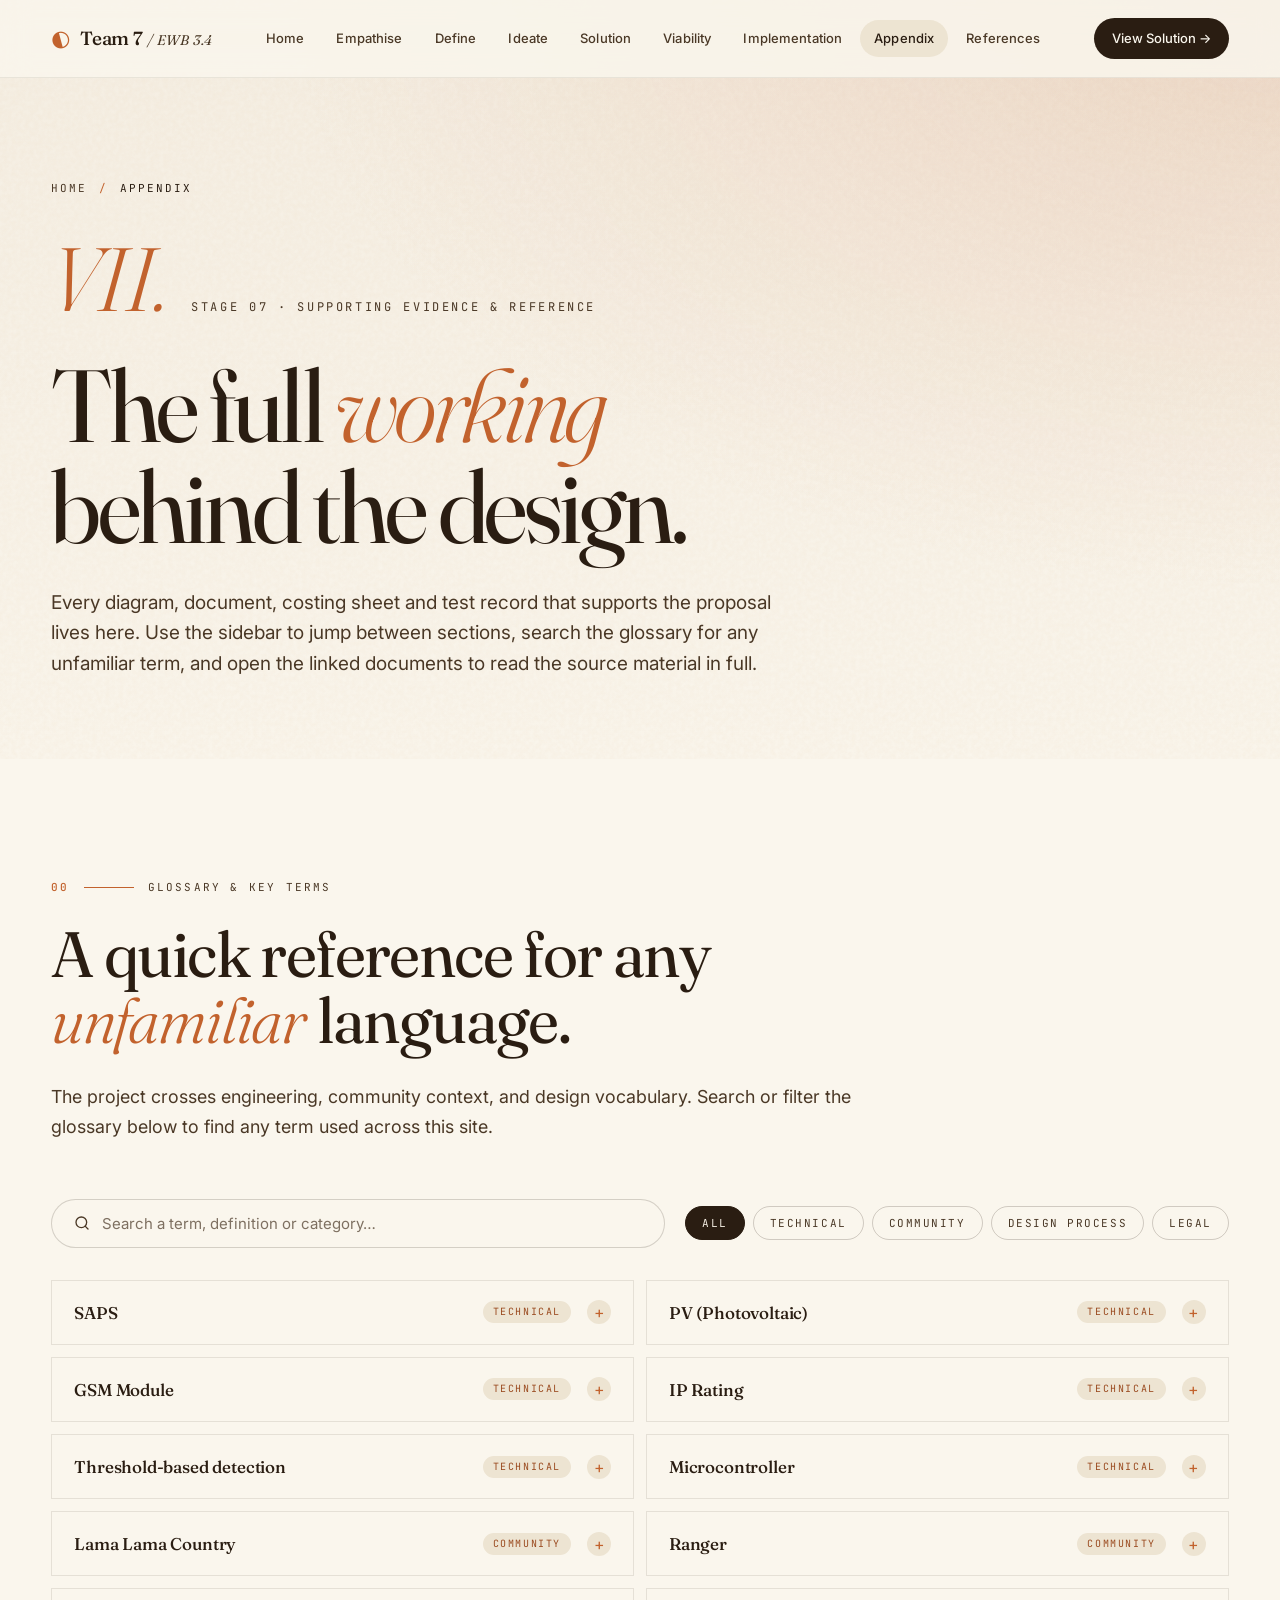
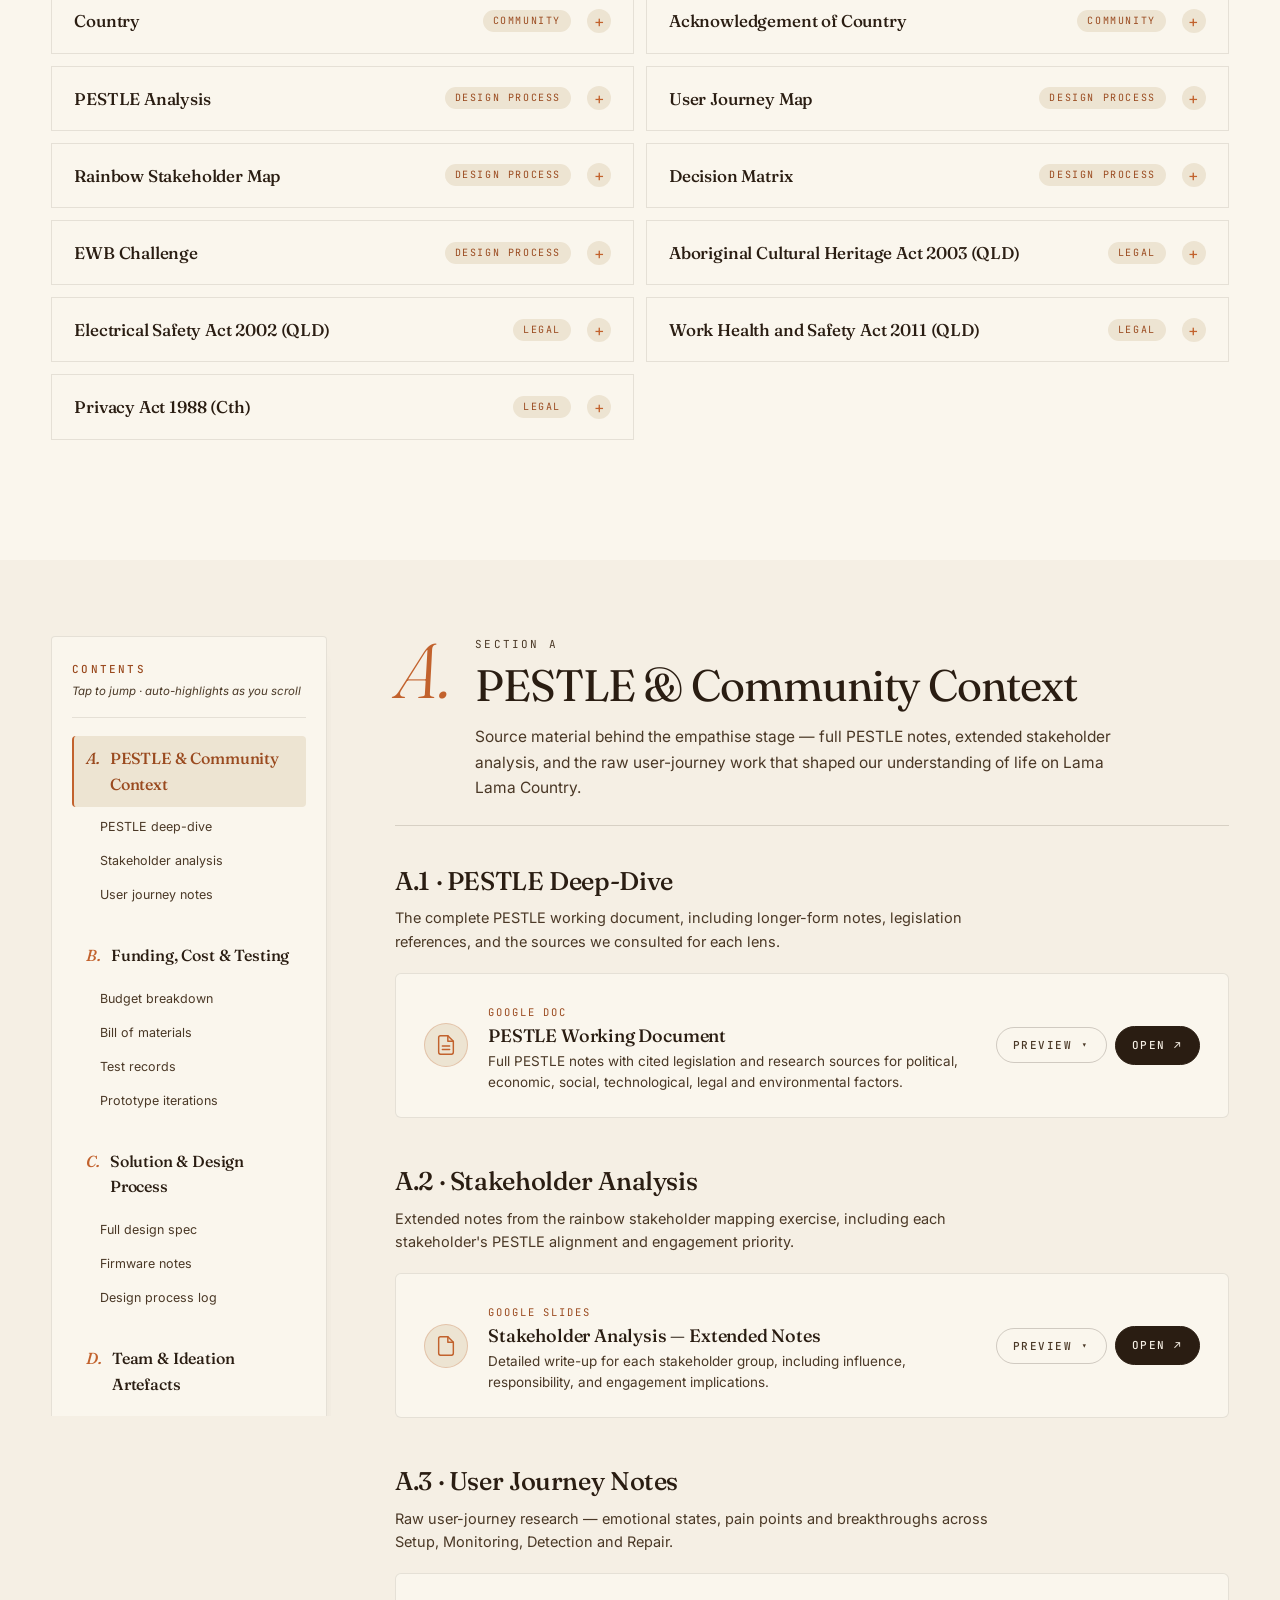
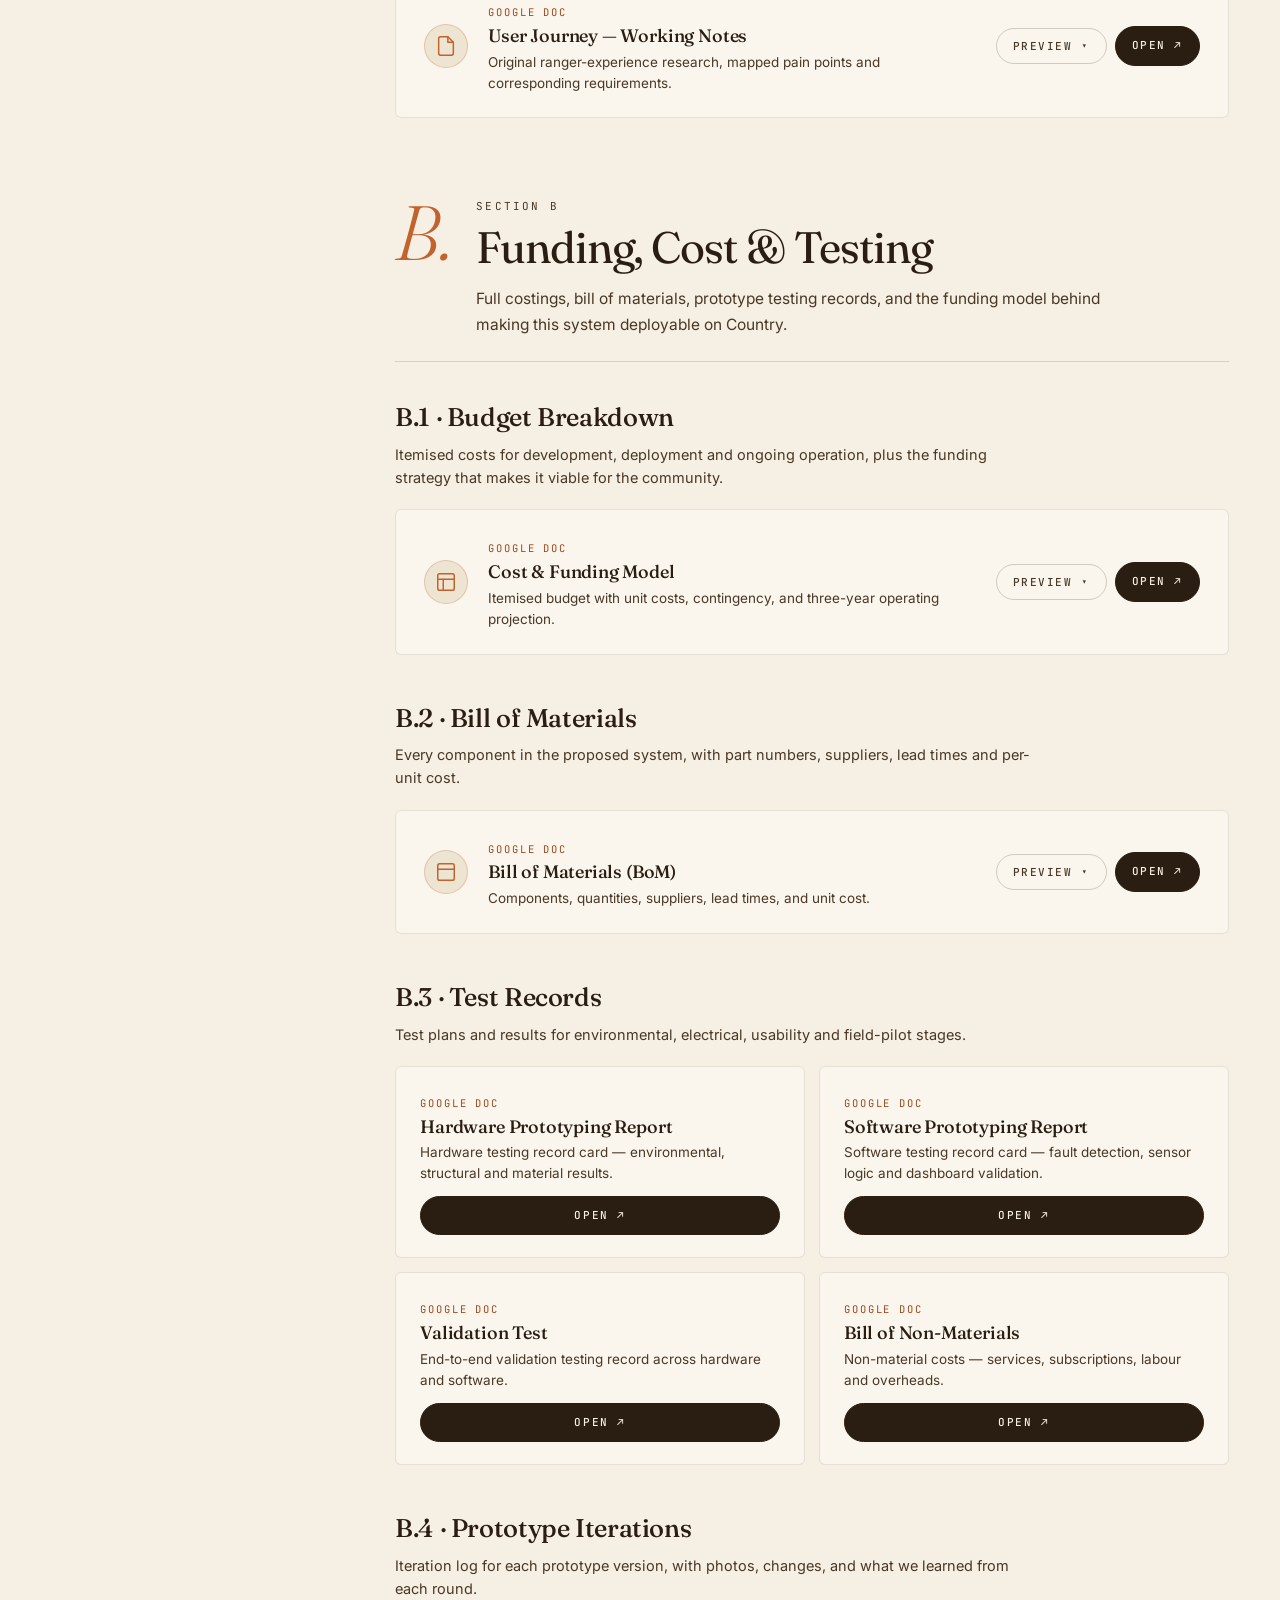
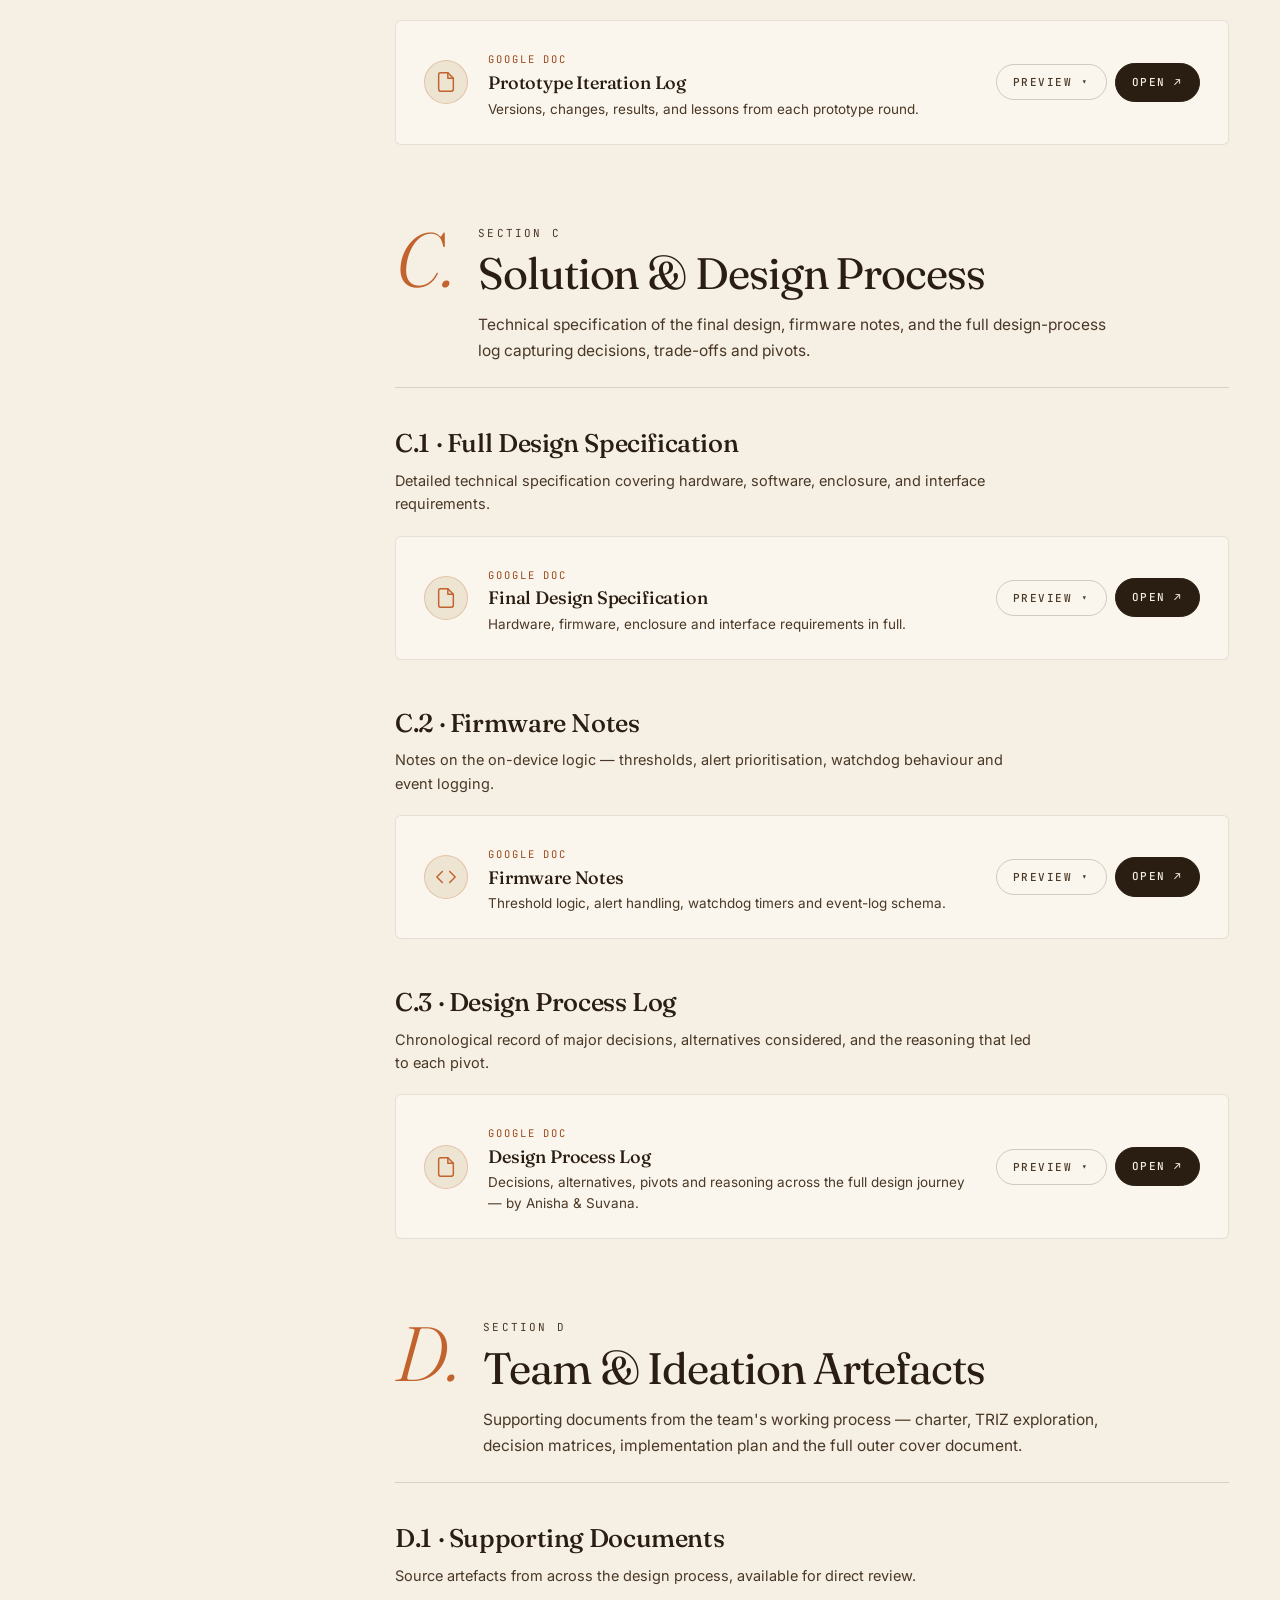
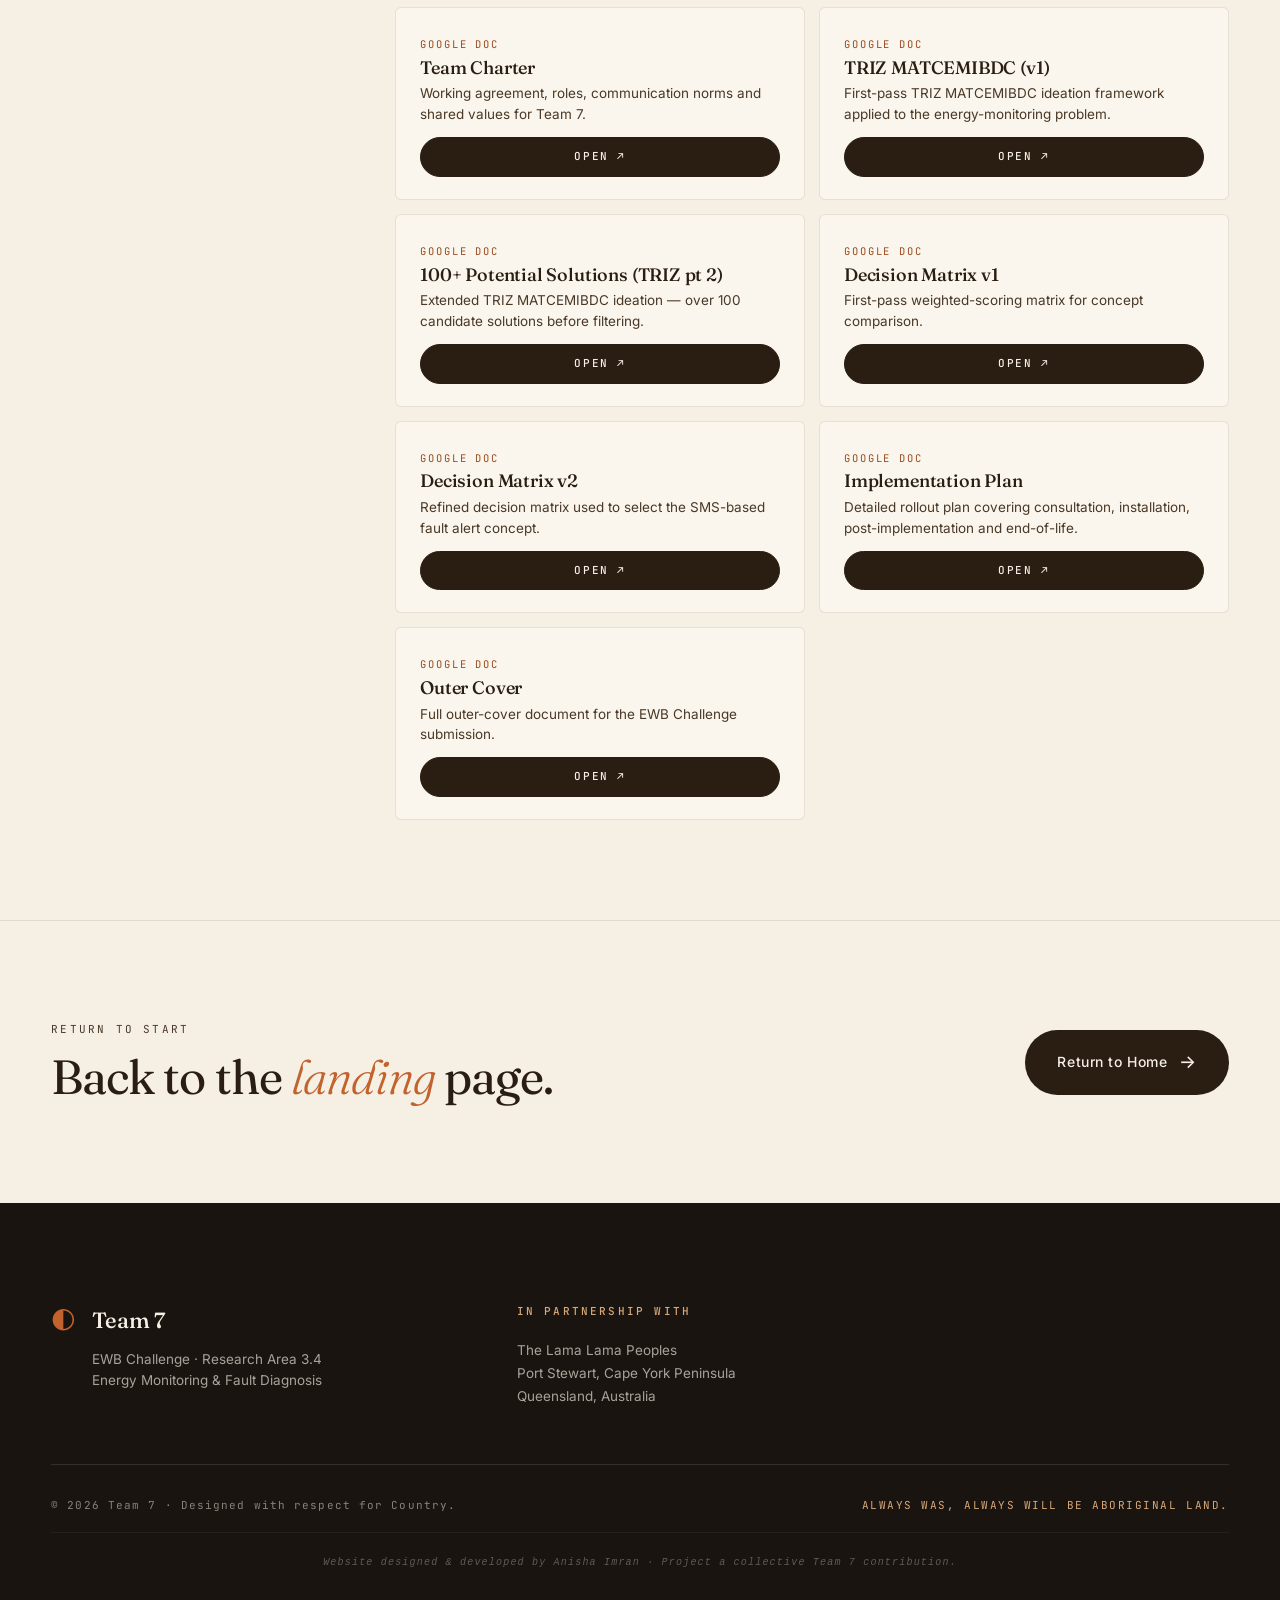
==== commit 57d7a47e: "footer" ====
--- a/appendix.html
+++ b/appendix.html
@@ -890,7 +890,11 @@
             <span>© 2026 Team 7 · Designed with respect for Country.</span>
             <span class="footer__ack">Always was, always will be Aboriginal land.</span>
         </div>
-    </footer>
+
+    <div class="footer__credit">
+        <span>Website designed &amp; developed by Anisha Imran · Project a collective Team 7 contribution.</span>
+    </div>
+</footer>
 
     <!-- JS · GLOSSARY + TOC SCROLL-SPY + DOC TOGGLES -->
     <script>
--- a/style.css
+++ b/style.css
@@ -1773,6 +1773,7 @@
 
 .block {
     padding: clamp(70px, 10vw, 120px) var(--gutter);
+    overflow: visible;
 }
 
 .block--bone { background: var(--bone); }
@@ -1785,6 +1786,7 @@
 .block__inner {
     max-width: var(--max);
     margin: 0 auto;
+    overflow: visible;
 }
 
 .block__eyebrow {
@@ -1832,10 +1834,165 @@
 }
 
 .block--ink .block__lead { color: rgba(245, 239, 228, 0.78); }
-
+/* ============================================
+   IMAGE FIT FIXES + CLICK-TO-ZOOM
+   ============================================ */
+
+/* Carousel images: contain instead of cover so whole image shows */
+.carousel__media {
+    aspect-ratio: 16 / 10;
+    background: var(--bone-warm);
+    overflow: hidden;
+    display: flex;
+    align-items: center;
+    justify-content: center;
+    padding: 12px;
+}
+
+.carousel__media img {
+    width: 100%;
+    height: 100%;
+    object-fit: contain;
+    transition: transform 0.6s var(--ease);
+}
+
+/* Figure images: cap maximum height so they don't dominate the page */
+.figure img,
+.media-pair__media--figure img,
+.media-figure img {
+    max-height: 560px;
+    width: 100%;
+    height: auto;
+    object-fit: contain;
+    display: block;
+    margin: 0 auto;
+}
+
+/* For media-pair figures specifically — keep them proportional within the column */
+.media-pair__media--figure {
+    background: transparent;
+    aspect-ratio: auto;
+    display: flex;
+    align-items: center;
+}
+
+.media-pair__media--figure .figure {
+    width: 100%;
+    margin: 0;
+}
+
+/* Compact variant for taller portraits like the box.png enclosure */
+.media-pair__media--compact img {
+    max-height: 480px;
+}
+
+/* All clickable images get a subtle cursor + lift */
+.figure img,
+.carousel__media img,
+.media-pair__media img {
+    cursor: zoom-in;
+    transition: transform 0.4s var(--ease), opacity 0.3s var(--ease);
+}
+
+.figure img:hover,
+.media-pair__media img:hover {
+    opacity: 0.9;
+}
+
+/* ============================================
+   LIGHTBOX MODAL
+   ============================================ */
+
+.lightbox {
+    position: fixed;
+    inset: 0;
+    z-index: 9999;
+    background: rgba(26, 20, 16, 0.94);
+    display: flex;
+    align-items: center;
+    justify-content: center;
+    padding: clamp(20px, 4vw, 60px);
+    opacity: 0;
+    pointer-events: none;
+    transition: opacity 0.3s var(--ease);
+    cursor: zoom-out;
+    backdrop-filter: blur(6px);
+    -webkit-backdrop-filter: blur(6px);
+}
+
+.lightbox--open {
+    opacity: 1;
+    pointer-events: auto;
+}
+
+.lightbox__img {
+    max-width: 92vw;
+    max-height: 88vh;
+    object-fit: contain;
+    box-shadow: 0 40px 100px -20px rgba(0, 0, 0, 0.6);
+    border-radius: 4px;
+    transform: scale(0.96);
+    transition: transform 0.4s var(--ease);
+}
+
+.lightbox--open .lightbox__img {
+    transform: scale(1);
+}
+
+.lightbox__close {
+    position: absolute;
+    top: 24px;
+    right: 24px;
+    width: 48px;
+    height: 48px;
+    border-radius: 50%;
+    background: rgba(245, 239, 228, 0.12);
+    border: 1px solid rgba(245, 239, 228, 0.25);
+    color: var(--bone);
+    font-family: var(--display);
+    font-size: 20px;
+    cursor: pointer;
+    display: flex;
+    align-items: center;
+    justify-content: center;
+    transition: all 0.3s var(--ease);
+    line-height: 1;
+}
+
+.lightbox__close:hover {
+    background: var(--ochre);
+    border-color: var(--ochre);
+    transform: rotate(90deg);
+}
+
+.lightbox__caption {
+    position: absolute;
+    bottom: 24px;
+    left: 50%;
+    transform: translateX(-50%);
+    font-family: var(--mono);
+    font-size: 11px;
+    letter-spacing: 0.2em;
+    text-transform: uppercase;
+    color: rgba(245, 239, 228, 0.65);
+    text-align: center;
+    pointer-events: none;
+}
+
+body.lightbox-open { overflow: hidden; }
 /* ============================================
    FRAMED IMAGE (for graphics)
    ============================================ */
+.media-figure {
+    width: 100%;
+    margin: 0;
+}
+
+.media-figure img {
+    width: 100%;
+    height: auto;
+    display: block;
+}
 
 .figure {
     background: var(--paper);
@@ -2530,6 +2687,28 @@
     width: 100%;
     height: 100%;
     object-fit: cover;
+}
+
+.media-pair__media--figure {
+    aspect-ratio: auto;
+    background: transparent;
+    overflow: visible;
+    box-shadow: none;
+}
+
+.media-pair__media--figure .figure {
+    margin: 0;
+}
+
+.media-pair__media--figure .figure img {
+    width: 100%;
+    height: auto;
+    object-fit: contain;
+}
+
+.media-pair__media--compact {
+    max-width: 420px;
+    margin-inline: auto;
 }
 
 .media-pair__media--placeholder {
@@ -4456,6 +4635,7 @@
     grid-template-columns: 360px 1fr;
     gap: 64px;
     align-items: start;  /* changed from center → start */
+    overflow: visible;
 }
 
 .donut {
@@ -4466,6 +4646,8 @@
     max-width: 100%;
     flex-shrink: 0;
     z-index: 3;
+    overflow: visible;
+    margin-bottom: -180px;
 }
 
 .donut svg {
@@ -4476,12 +4658,9 @@
     display: block;
 }
 
-.cost-details {
-    position: relative;
-    z-index: 1;
-    margin-top: 80px;
-}
-
+.cost-block {
+    align-items: center; 
+}
 .donut__slice {
     transition: stroke-width 0.3s var(--ease), opacity 0.3s var(--ease);
     cursor: pointer;
@@ -4543,6 +4722,33 @@
     text-transform: uppercase;
     color: var(--ochre);
     font-style: normal;
+}
+
+/* New: separated interactive donut so it can be moved without shifting layout */
+.donut-wrap { position: relative; width: 360px; height: 360px; }
+.donut-display { position: relative; width: 100%; height: 100%; }
+.interactive-donut {
+    position: absolute;
+    left: 0;
+    top: 0;
+    width: 360px;
+    height: 360px;
+    pointer-events: auto;
+    z-index: 4;
+    transform: translateY(-100px); /* adjust this value to move the coloured pie up/down */
+}
+.interactive-slice {
+    transition: stroke-width 0.3s var(--ease), opacity 0.3s var(--ease);
+    cursor: pointer;
+    transform-origin: center;
+}
+.interactive-slice:hover,
+.donut__slice--active {
+    stroke-width: 40;
+}
+
+.interactive-donut:has(.donut__slice--active) .interactive-slice:not(.donut__slice--active) {
+    opacity: 0.35;
 }
 
 /* Legend list */
@@ -4759,4 +4965,944 @@
     .donut { width: 280px; }
     .cost-legend { width: 100%; max-width: 480px; }
     .cost-details { grid-template-columns: 1fr; }
+}
+/* ============================================
+   MATERIAL TESTING · TPU / ABS BLOCKS
+   ============================================ */
+
+.material-grid {
+    display: grid;
+    grid-template-columns: 1.2fr 1fr;
+    gap: clamp(32px, 5vw, 64px);
+    align-items: start;
+    margin-top: 32px;
+}
+
+.material-grid--reverse {
+    grid-template-columns: 1fr 1.2fr;
+}
+
+.material-grid--reverse .material-grid__body { order: 2; }
+
+.material-grid__body {
+    min-width: 0;
+    display: flex;
+    flex-direction: column;
+    gap: 28px;
+}
+
+.material-grid__text {
+    font-size: 15px;
+    line-height: 1.7;
+    color: var(--ink-soft);
+}
+
+.material-grid__text strong { color: var(--ink); font-weight: 600; }
+
+.material-grid__figure {
+    margin: 0;
+}
+
+.material-locations {
+    background: var(--bone-warm);
+    border-left: 3px solid var(--ochre);
+    border-radius: 0 4px 4px 0;
+    padding: 22px 26px;
+}
+
+.material-locations__label {
+    font-family: var(--mono);
+    font-size: 11px;
+    letter-spacing: 0.2em;
+    text-transform: uppercase;
+    color: var(--ochre-deep);
+    font-weight: 500;
+    display: block;
+    margin-bottom: 14px;
+}
+
+.material-locations__list {
+    list-style: none;
+    padding: 0;
+    margin: 0;
+    display: flex;
+    flex-direction: column;
+    gap: 8px;
+}
+
+.material-locations__list li {
+    font-size: 14.5px;
+    line-height: 1.5;
+    color: var(--ink);
+    padding-left: 20px;
+    position: relative;
+    font-weight: 500;
+}
+
+.material-locations__list li::before {
+    content: '';
+    position: absolute;
+    left: 0;
+    top: 10px;
+    width: 12px;
+    height: 1px;
+    background: var(--ochre);
+}
+
+@media (max-width: 900px) {
+    .material-grid,
+    .material-grid--reverse {
+        grid-template-columns: 1fr;
+    }
+    .material-grid--reverse .material-grid__body { order: 0; }
+}
+/* ============================================
+   DEEP CONTEXT · uniform figure sizing
+   ============================================ */
+
+.deep__col .figure {
+    margin-top: 0;
+    padding: 0;
+    background: transparent;
+    border: 0;
+    box-shadow: none;
+    border-radius: 4px;
+    overflow: hidden;
+    display: flex;
+    flex-direction: column;
+}
+
+.deep__col .figure img {
+    width: 100%;
+    aspect-ratio: 4 / 3;
+    object-fit: cover;
+    height: auto;
+    max-height: none;
+    border-radius: 4px;
+    box-shadow: 0 20px 40px -20px rgba(42, 29, 18, 0.3);
+    transition: transform 0.8s var(--ease);
+}
+
+.deep__col:hover .figure img {
+    transform: scale(1.04);
+}
+
+.deep__col .figure__caption {
+    margin-top: 14px;
+    padding: 0;
+}
+/* ============================================
+   VIABILITY · REBUILT CSS
+   
+   PASTE INSTRUCTIONS:
+   1. In your style.css, DELETE every block under these old comments:
+        — "VIABILITY · COST BREAKDOWN" (the donut + .cost-leg + .cost-card stuff)
+        — "FUNDING TIMELINE (horizontal flow)" (.funding, .f-step, .f-connector, .fn-card)
+      The old .funding-notes / .fn-card rules CAN stay if you like — this file
+      redeclares them in the same way so they'll still work.
+   2. Paste THIS file at the end of style.css.
+   ============================================ */
+
+
+/* ============================================
+   COST BLOCK · donut + legend (fixed)
+   ============================================ */
+
+.cost-block {
+    margin-top: 48px;
+    display: grid;
+    grid-template-columns: 360px 1fr;
+    gap: 64px;
+    align-items: center;
+    max-width: 980px;
+}
+
+.donut {
+    position: relative;
+    width: 360px;
+    height: 360px;
+    max-width: 100%;
+    display: grid;
+    place-items: center;
+    flex-shrink: 0;
+}
+
+.donut svg {
+    width: 100%;
+    height: 100%;
+    aspect-ratio: 1 / 1;
+    overflow: visible;
+    display: block;
+    margin: 0 auto;
+}
+
+.donut__slice {
+    transition: stroke-width 0.3s var(--ease), opacity 0.3s var(--ease);
+    cursor: pointer;
+}
+
+.donut__slice:hover,
+.donut__slice--active {
+    stroke-width: 40;
+}
+
+.donut:has(.donut__slice--active) .donut__slice:not(.donut__slice--active) {
+    opacity: 0.35;
+}
+
+.donut__centre {
+    position: absolute;
+    inset: 0;
+    display: flex;
+    flex-direction: column;
+    align-items: center;
+    justify-content: center;
+    text-align: center;
+    pointer-events: none;
+    padding: 0 30px;
+}
+
+.donut__centre-label {
+    font-family: var(--mono);
+    font-size: 10.5px;
+    letter-spacing: 0.2em;
+    text-transform: uppercase;
+    color: var(--ink-soft);
+    margin-bottom: 6px;
+    font-weight: 500;
+}
+
+.donut__centre-value {
+    font-family: var(--display);
+    font-size: clamp(28px, 3.5vw, 42px);
+    color: var(--ink);
+    font-weight: 500;
+    letter-spacing: -0.02em;
+    line-height: 1.05;
+    margin-bottom: 6px;
+}
+
+.donut__centre-hint {
+    font-family: var(--mono);
+    font-size: 10.5px;
+    letter-spacing: 0.16em;
+    text-transform: uppercase;
+    color: var(--ochre);
+}
+
+.cost-legend {
+    display: flex;
+    flex-direction: column;
+    gap: 12px;
+}
+
+.cost-leg {
+    background: var(--paper);
+    border: 1px solid rgba(42, 29, 18, 0.1);
+    border-radius: 4px;
+    padding: 18px 20px;
+    display: flex;
+    align-items: center;
+    gap: 18px;
+    cursor: pointer;
+    transition: all 0.3s var(--ease);
+    text-align: left;
+    font-family: inherit;
+    width: 100%;
+    position: relative;
+    overflow: hidden;
+}
+
+.cost-leg::before {
+    content: '';
+    position: absolute;
+    left: 0;
+    top: 0;
+    bottom: 0;
+    width: 3px;
+    background: var(--ochre);
+    transform: scaleY(0);
+    transform-origin: top;
+    transition: transform 0.4s var(--ease);
+}
+
+.cost-leg:hover,
+.cost-leg--active {
+    border-color: var(--ochre);
+    box-shadow: 0 12px 26px -18px rgba(42, 29, 18, 0.22);
+    transform: translateX(2px);
+}
+
+.cost-leg:hover::before,
+.cost-leg--active::before { transform: scaleY(1); }
+
+.cost-leg__swatch {
+    flex: 0 0 auto;
+    width: 18px;
+    height: 18px;
+    border-radius: 50%;
+    box-shadow: 0 0 0 3px var(--paper), 0 0 0 4px rgba(42, 29, 18, 0.08);
+}
+
+.cost-leg__text {
+    display: flex;
+    flex-direction: column;
+    gap: 2px;
+}
+
+.cost-leg__name {
+    font-family: var(--display);
+    font-size: 17px;
+    letter-spacing: -0.01em;
+    color: var(--ink);
+    font-weight: 500;
+}
+
+.cost-leg__pct {
+    font-family: var(--mono);
+    font-size: 11px;
+    letter-spacing: 0.12em;
+    color: var(--ink-soft);
+    text-transform: uppercase;
+}
+
+/* Cost cards · separate row beneath the chart */
+.cost-cards {
+    margin-top: 64px;
+    display: grid;
+    grid-template-columns: repeat(3, 1fr);
+    gap: 18px;
+}
+
+.cost-card {
+    background: var(--paper);
+    border: 1px solid rgba(42, 29, 18, 0.1);
+    border-radius: 4px;
+    padding: 28px 30px;
+    display: flex;
+    flex-direction: column;
+    gap: 20px;
+    transition: all 0.4s var(--ease);
+    position: relative;
+    overflow: hidden;
+}
+
+.cost-card::before {
+    content: '';
+    position: absolute;
+    left: 0;
+    top: 0;
+    bottom: 0;
+    width: 3px;
+    background: var(--ochre);
+    transform: scaleY(0);
+    transform-origin: top;
+    transition: transform 0.5s var(--ease);
+}
+
+.cost-card:hover,
+.cost-card--active {
+    transform: translateY(-4px);
+    box-shadow: 0 18px 40px -22px rgba(42, 29, 18, 0.22);
+    border-color: var(--ochre);
+}
+
+.cost-card:hover::before,
+.cost-card--active::before { transform: scaleY(1); }
+
+.cost-card__head {
+    display: flex;
+    align-items: flex-start;
+    gap: 14px;
+    padding-bottom: 18px;
+    border-bottom: 1px solid rgba(42, 29, 18, 0.1);
+}
+
+.cost-card__swatch {
+    flex: 0 0 auto;
+    width: 14px;
+    height: 14px;
+    border-radius: 50%;
+    margin-top: 8px;
+    box-shadow: 0 0 0 3px var(--paper), 0 0 0 4px rgba(42, 29, 18, 0.08);
+}
+
+.cost-card__title {
+    font-family: var(--display);
+    font-size: 20px;
+    line-height: 1.2;
+    letter-spacing: -0.015em;
+    color: var(--ink);
+    font-weight: 500;
+    margin-bottom: 4px;
+}
+
+.cost-card__sub {
+    font-family: var(--mono);
+    font-size: 11px;
+    letter-spacing: 0.12em;
+    text-transform: uppercase;
+    color: var(--ink-soft);
+    font-weight: 500;
+}
+
+.cost-card__list {
+    list-style: none;
+    display: flex;
+    flex-direction: column;
+    gap: 8px;
+    margin: 0;
+    padding: 0;
+    flex: 1;
+}
+
+.cost-card__list li {
+    display: flex;
+    align-items: center;
+    gap: 12px;
+    padding: 8px 14px;
+    background: var(--bone-warm);
+    border-radius: 3px;
+    font-size: 13.5px;
+    color: var(--ink);
+    font-weight: 500;
+}
+
+.cost-card__list li::before {
+    content: '';
+    width: 4px;
+    height: 4px;
+    border-radius: 50%;
+    background: var(--ochre);
+    flex: 0 0 auto;
+}
+
+.cost-card__note {
+    font-family: var(--mono);
+    font-size: 11px;
+    color: var(--ink-soft);
+    font-style: italic;
+}
+
+@media (max-width: 900px) {
+    .cost-block {
+        grid-template-columns: 1fr;
+        gap: 40px;
+        justify-items: center;
+    }
+    .donut { width: 280px; height: 280px; }
+    .cost-legend { width: 100%; max-width: 480px; }
+    .cost-cards { grid-template-columns: 1fr; }
+}
+
+
+/* ============================================
+   FUNDING · RIVER TIMELINE
+   ============================================ */
+
+.river {
+    position: relative;
+    margin-top: 64px;
+    padding: 40px 0 24px;
+}
+
+.river__path {
+    position: absolute;
+    inset: 0;
+    width: 100%;
+    height: 100%;
+    pointer-events: none;
+    opacity: 0.85;
+}
+
+.river__cards {
+    position: relative;
+    display: grid;
+    grid-template-columns: repeat(7, 1fr);
+    gap: 12px;
+    z-index: 2;
+}
+
+/* Each card alternates vertical offset — feeds the "flowing" feel */
+.rcard {
+    position: relative;
+    background: rgba(245, 239, 228, 0.04);
+    border: 1px solid rgba(245, 239, 228, 0.12);
+    border-radius: 6px;
+    padding: 18px 16px 20px;
+    display: flex;
+    flex-direction: column;
+    gap: 12px;
+    align-items: center;
+    text-align: center;
+    transition: all 0.4s var(--ease);
+    backdrop-filter: blur(8px);
+    -webkit-backdrop-filter: blur(8px);
+}
+
+.rcard:nth-child(odd) { transform: translateY(-18px); }
+.rcard:nth-child(even) { transform: translateY(18px); }
+
+.rcard:hover {
+    background: rgba(245, 239, 228, 0.08);
+    border-color: var(--clay);
+    transform: translateY(-26px);
+}
+
+.rcard:nth-child(even):hover { transform: translateY(10px); }
+
+.rcard__node {
+    width: 36px;
+    height: 36px;
+    border-radius: 50%;
+    background: var(--charcoal);
+    border: 2px solid var(--ochre);
+    color: var(--clay);
+    display: flex;
+    align-items: center;
+    justify-content: center;
+    font-family: var(--display);
+    font-style: italic;
+    font-size: 14px;
+    font-weight: 500;
+    flex: 0 0 auto;
+    box-shadow: 0 0 0 4px var(--charcoal), 0 6px 18px -4px rgba(194, 98, 45, 0.5);
+    position: relative;
+    z-index: 3;
+}
+
+.rcard__node--accent {
+    background: var(--ochre);
+    color: var(--bone);
+    border-color: var(--clay);
+}
+
+.rcard__num {
+    line-height: 1;
+}
+
+.rcard__media {
+    width: 100%;
+    aspect-ratio: 1 / 1;
+    border-radius: 50%;
+    overflow: hidden;
+    background: var(--bone-warm);
+    border: 2px solid rgba(217, 168, 120, 0.4);
+    max-width: 110px;
+    transition: all 0.4s var(--ease);
+}
+
+.rcard__media img {
+    width: 100%;
+    height: 100%;
+    object-fit: cover;
+    transition: transform 0.6s var(--ease);
+}
+
+.rcard:hover .rcard__media {
+    border-color: var(--clay);
+}
+
+.rcard:hover .rcard__media img {
+    transform: scale(1.08);
+}
+
+.rcard__body {
+    display: flex;
+    flex-direction: column;
+    gap: 4px;
+    align-items: center;
+    flex: 1;
+}
+
+.rcard__phase {
+    font-family: var(--mono);
+    font-size: 10px;
+    letter-spacing: 0.18em;
+    text-transform: uppercase;
+    color: var(--clay);
+    font-weight: 500;
+}
+
+.rcard__title {
+    font-family: var(--display);
+    font-size: 14px;
+    line-height: 1.25;
+    color: var(--bone);
+    font-weight: 500;
+    letter-spacing: -0.005em;
+    margin: 2px 0 4px;
+}
+
+.rcard__desc {
+    font-size: 11.5px;
+    line-height: 1.5;
+    color: rgba(245, 239, 228, 0.7);
+    margin: 0 0 6px;
+}
+
+.rcard__tag {
+    font-family: var(--mono);
+    font-size: 9.5px;
+    letter-spacing: 0.14em;
+    text-transform: uppercase;
+    color: var(--clay);
+    background: rgba(217, 168, 120, 0.1);
+    padding: 4px 9px;
+    border-radius: 100px;
+    border: 1px solid rgba(217, 168, 120, 0.25);
+    margin-top: auto;
+}
+
+/* Accent for the IGC formation pivot card */
+.rcard--accent {
+    background: rgba(194, 98, 45, 0.12);
+    border-color: var(--ochre);
+}
+
+.rcard--accent .rcard__title {
+    color: var(--clay);
+}
+
+/* Funding-notes 3 cards beneath river */
+.funding-notes {
+    margin-top: 80px;
+    padding-top: 48px;
+    border-top: 1px solid rgba(245, 239, 228, 0.12);
+    display: grid;
+    grid-template-columns: repeat(3, 1fr);
+    gap: 20px;
+}
+
+.fn-card {
+    padding: 24px 26px;
+    background: rgba(245, 239, 228, 0.04);
+    border: 1px solid rgba(245, 239, 228, 0.1);
+    border-radius: 4px;
+    transition: all 0.3s var(--ease);
+}
+
+.fn-card:hover {
+    background: rgba(245, 239, 228, 0.06);
+    border-color: rgba(217, 168, 120, 0.35);
+}
+
+.fn-card__label {
+    font-family: var(--mono);
+    font-size: 10.5px;
+    letter-spacing: 0.2em;
+    text-transform: uppercase;
+    color: var(--clay);
+    margin-bottom: 10px;
+    display: block;
+    font-weight: 500;
+}
+
+.fn-card p {
+    font-size: 14px;
+    line-height: 1.6;
+    color: rgba(245, 239, 228, 0.78);
+}
+
+/* Mobile · river collapses to vertical */
+@media (max-width: 1100px) {
+    .river__path { display: none; }
+    .river { padding: 24px 0; }
+    .river__cards {
+        grid-template-columns: 1fr;
+        gap: 20px;
+    }
+    .rcard,
+    .rcard:nth-child(odd),
+    .rcard:nth-child(even) {
+        transform: none;
+        flex-direction: row;
+        text-align: left;
+        align-items: center;
+        gap: 18px;
+        padding: 18px;
+    }
+    .rcard:hover,
+    .rcard:nth-child(even):hover {
+        transform: translateY(-3px);
+    }
+    .rcard__node {
+        order: -1;
+    }
+    .rcard__media {
+        max-width: 80px;
+    }
+    .rcard__body {
+        align-items: flex-start;
+        text-align: left;
+        flex: 1;
+    }
+    .funding-notes { grid-template-columns: 1fr; }
+}
+
+
+/* ============================================
+   RISK REGISTER
+   ============================================ */
+
+.risk-tools {
+    display: flex;
+    justify-content: space-between;
+    align-items: center;
+    flex-wrap: wrap;
+    gap: 20px;
+    margin-top: 32px;
+    margin-bottom: 32px;
+}
+
+.risk-filters {
+    display: flex;
+    gap: 8px;
+    flex-wrap: wrap;
+}
+
+.risk-legend {
+    display: flex;
+    gap: 18px;
+    align-items: center;
+}
+
+.risk-legend span {
+    display: flex;
+    align-items: center;
+    gap: 8px;
+    font-family: var(--mono);
+    font-size: 11px;
+    letter-spacing: 0.14em;
+    text-transform: uppercase;
+    color: var(--ink-soft);
+}
+
+.risk-legend .dot {
+    width: 10px;
+    height: 10px;
+    border-radius: 50%;
+    box-shadow: none;
+    animation: none;
+}
+
+.dot--low { background: #5a6b4c; }
+.dot--med { background: #d9a878; }
+.dot--high { background: #b54e2a; }
+
+.risk-list {
+    display: flex;
+    flex-direction: column;
+    gap: 14px;
+}
+
+.risk {
+    background: var(--paper);
+    border: 1px solid rgba(42, 29, 18, 0.1);
+    border-radius: 6px;
+    padding: 24px 28px;
+    transition: all 0.3s var(--ease);
+    position: relative;
+    overflow: hidden;
+}
+
+.risk::before {
+    content: '';
+    position: absolute;
+    left: 0;
+    top: 0;
+    bottom: 0;
+    width: 4px;
+    background: #5a6b4c;
+    transform: scaleY(1);
+}
+
+.risk[data-sev="med"]::before { background: #d9a878; }
+.risk[data-sev="high"]::before { background: #b54e2a; }
+
+.risk:hover {
+    border-color: var(--ochre);
+    box-shadow: 0 14px 30px -20px rgba(42, 29, 18, 0.2);
+    transform: translateY(-2px);
+}
+
+.risk__head {
+    display: flex;
+    justify-content: space-between;
+    align-items: center;
+    flex-wrap: wrap;
+    gap: 12px;
+    margin-bottom: 12px;
+}
+
+.risk__tag {
+    font-family: var(--mono);
+    font-size: 10.5px;
+    letter-spacing: 0.18em;
+    text-transform: uppercase;
+    color: var(--ochre-deep);
+    background: var(--bone-warm);
+    padding: 4px 11px;
+    border-radius: 100px;
+    font-weight: 500;
+}
+
+.risk__rating {
+    display: flex;
+    align-items: center;
+    gap: 10px;
+    flex-wrap: wrap;
+}
+
+.risk__rating-label {
+    font-family: var(--mono);
+    font-size: 10px;
+    letter-spacing: 0.16em;
+    text-transform: uppercase;
+    color: var(--ink-soft);
+}
+
+.risk__rating-pill {
+    font-family: var(--mono);
+    font-size: 10.5px;
+    letter-spacing: 0.12em;
+    text-transform: uppercase;
+    padding: 3px 10px;
+    border-radius: 100px;
+    font-weight: 500;
+}
+
+.risk__rating-pill--low {
+    background: rgba(90, 107, 76, 0.12);
+    color: #3f4d36;
+}
+.risk__rating-pill--med {
+    background: rgba(217, 168, 120, 0.2);
+    color: #8a5a26;
+}
+.risk__rating-pill--high {
+    background: rgba(181, 78, 42, 0.15);
+    color: #8c3920;
+}
+
+.risk__title {
+    font-family: var(--display);
+    font-size: clamp(18px, 2vw, 24px);
+    line-height: 1.2;
+    letter-spacing: -0.015em;
+    color: var(--ink);
+    font-weight: 500;
+    margin: 8px 0 18px;
+}
+
+.risk__grid {
+    display: grid;
+    grid-template-columns: 1fr 1.4fr;
+    gap: 32px;
+    padding-top: 18px;
+    border-top: 1px solid rgba(42, 29, 18, 0.08);
+}
+
+.risk__col {
+    display: flex;
+    flex-direction: column;
+    gap: 8px;
+}
+
+.risk__col-label {
+    font-family: var(--mono);
+    font-size: 10.5px;
+    letter-spacing: 0.2em;
+    text-transform: uppercase;
+    color: var(--ochre-deep);
+    font-weight: 500;
+}
+
+.risk__col p {
+    font-size: 14.5px;
+    line-height: 1.65;
+    color: var(--ink-soft);
+}
+
+.risk-empty {
+    margin-top: 24px;
+    padding: 24px;
+    text-align: center;
+    font-style: italic;
+    color: var(--ink-soft);
+    background: var(--bone-warm);
+    border-radius: 4px;
+}
+
+@media (max-width: 760px) {
+    .risk__grid { grid-template-columns: 1fr; gap: 20px; }
+    .risk__head { flex-direction: column; align-items: flex-start; }
+    .risk-tools { flex-direction: column; align-items: stretch; }
+}
+/* ============================================
+   FOOTER · TEAM NAMES + SUBTLE CREDIT
+   ============================================ */
+
+.footer__top {
+    grid-template-columns: 1.3fr 1fr 1.1fr !important;
+}
+
+.footer__team {
+    display: flex;
+    flex-direction: column;
+    gap: 10px;
+}
+
+.footer__team h5 {
+    font-family: var(--mono);
+    font-size: 11px;
+    letter-spacing: 0.2em;
+    text-transform: uppercase;
+    color: var(--clay);
+    font-weight: 500;
+    margin-bottom: 8px;
+}
+
+.footer__team-list {
+    list-style: none;
+    padding: 0;
+    margin: 0;
+    display: flex;
+    flex-direction: column;
+    gap: 6px;
+}
+
+.footer__team-list li {
+    font-size: 13.5px;
+    line-height: 1.5;
+    color: rgba(245, 239, 228, 0.78);
+    font-family: var(--body);
+    transition: color 0.3s var(--ease);
+}
+
+.footer__team-list li:hover {
+    color: var(--ochre-soft);
+}
+
+/* Subtle credit line */
+.footer__credit {
+    max-width: var(--max);
+    margin: 18px auto 0;
+    padding-top: 14px;
+    border-top: 1px solid rgba(245, 239, 228, 0.06);
+    text-align: center;
+}
+
+.footer__credit span {
+    font-family: var(--mono);
+    font-size: 10px;
+    letter-spacing: 0.12em;
+    color: rgba(245, 239, 228, 0.32);
+    font-style: italic;
+}
+
+@media (max-width: 760px) {
+    .footer__top {
+        grid-template-columns: 1fr !important;
+    }
 }
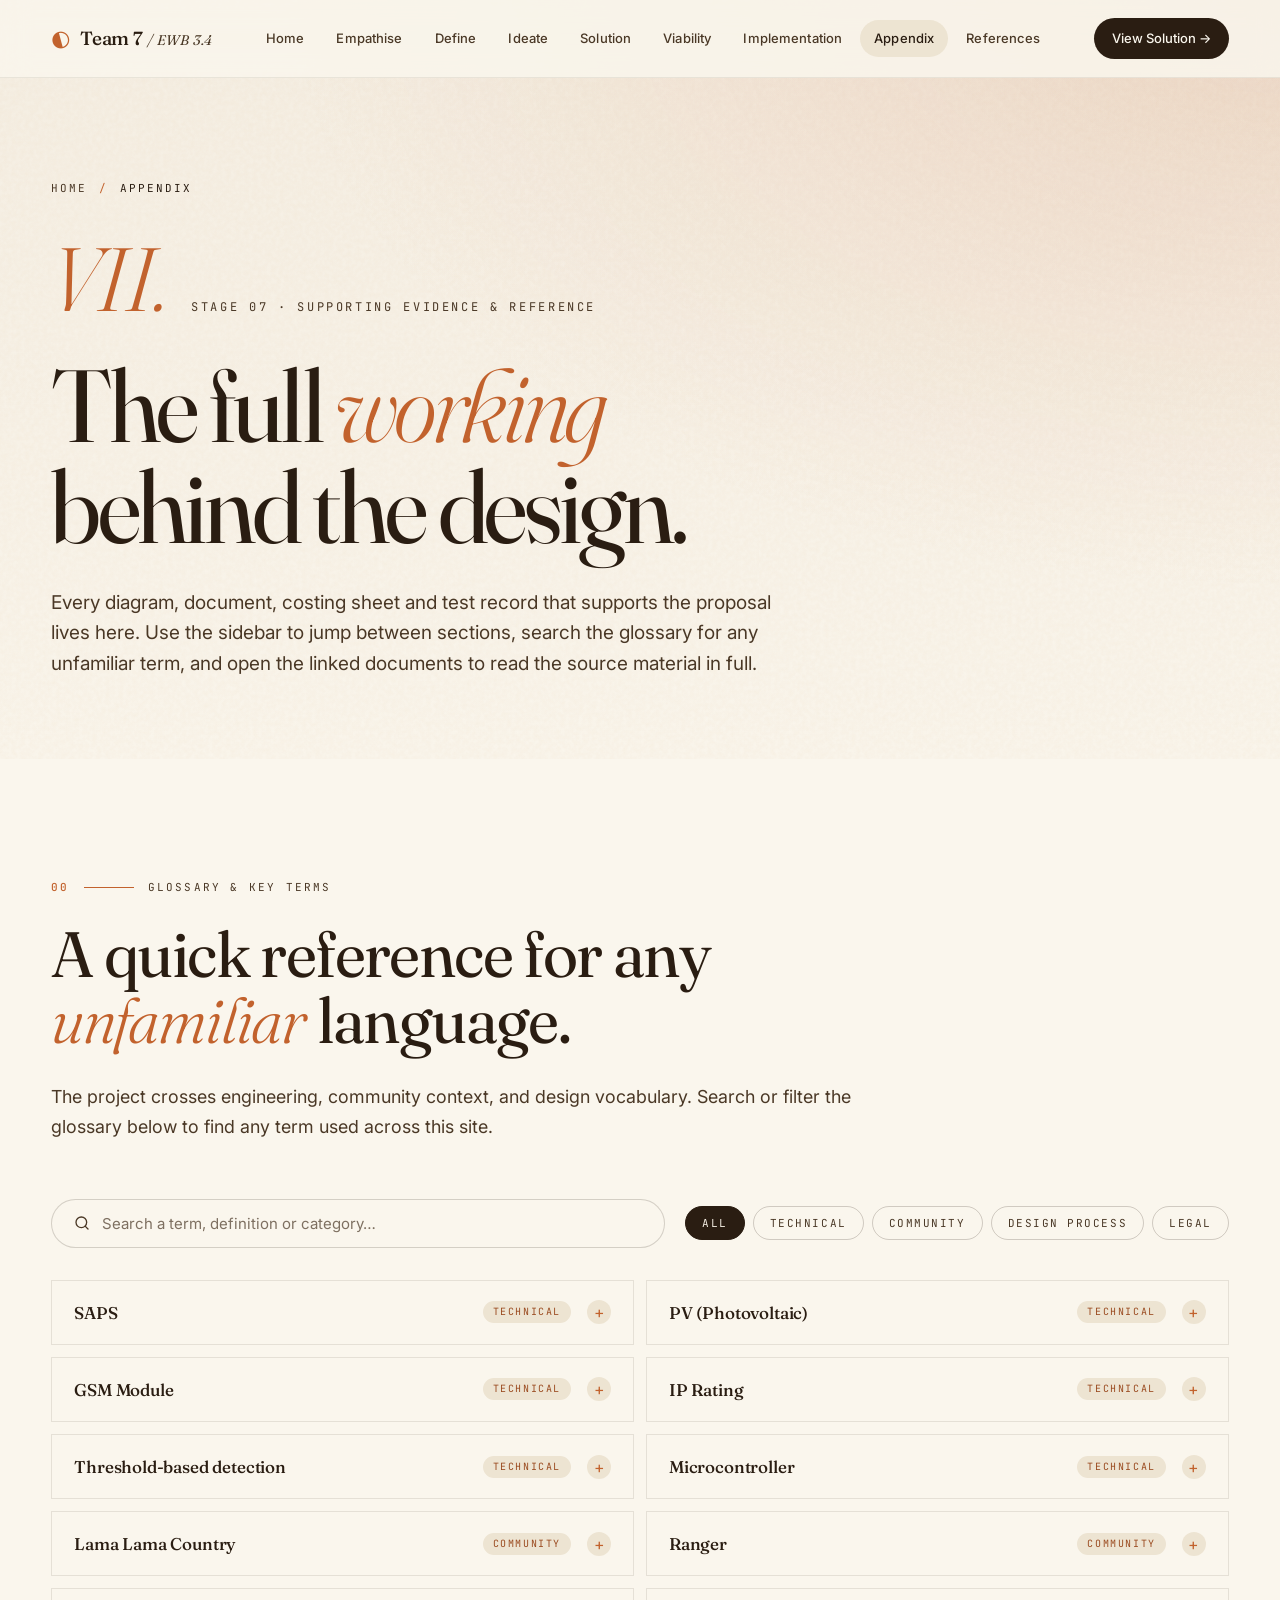
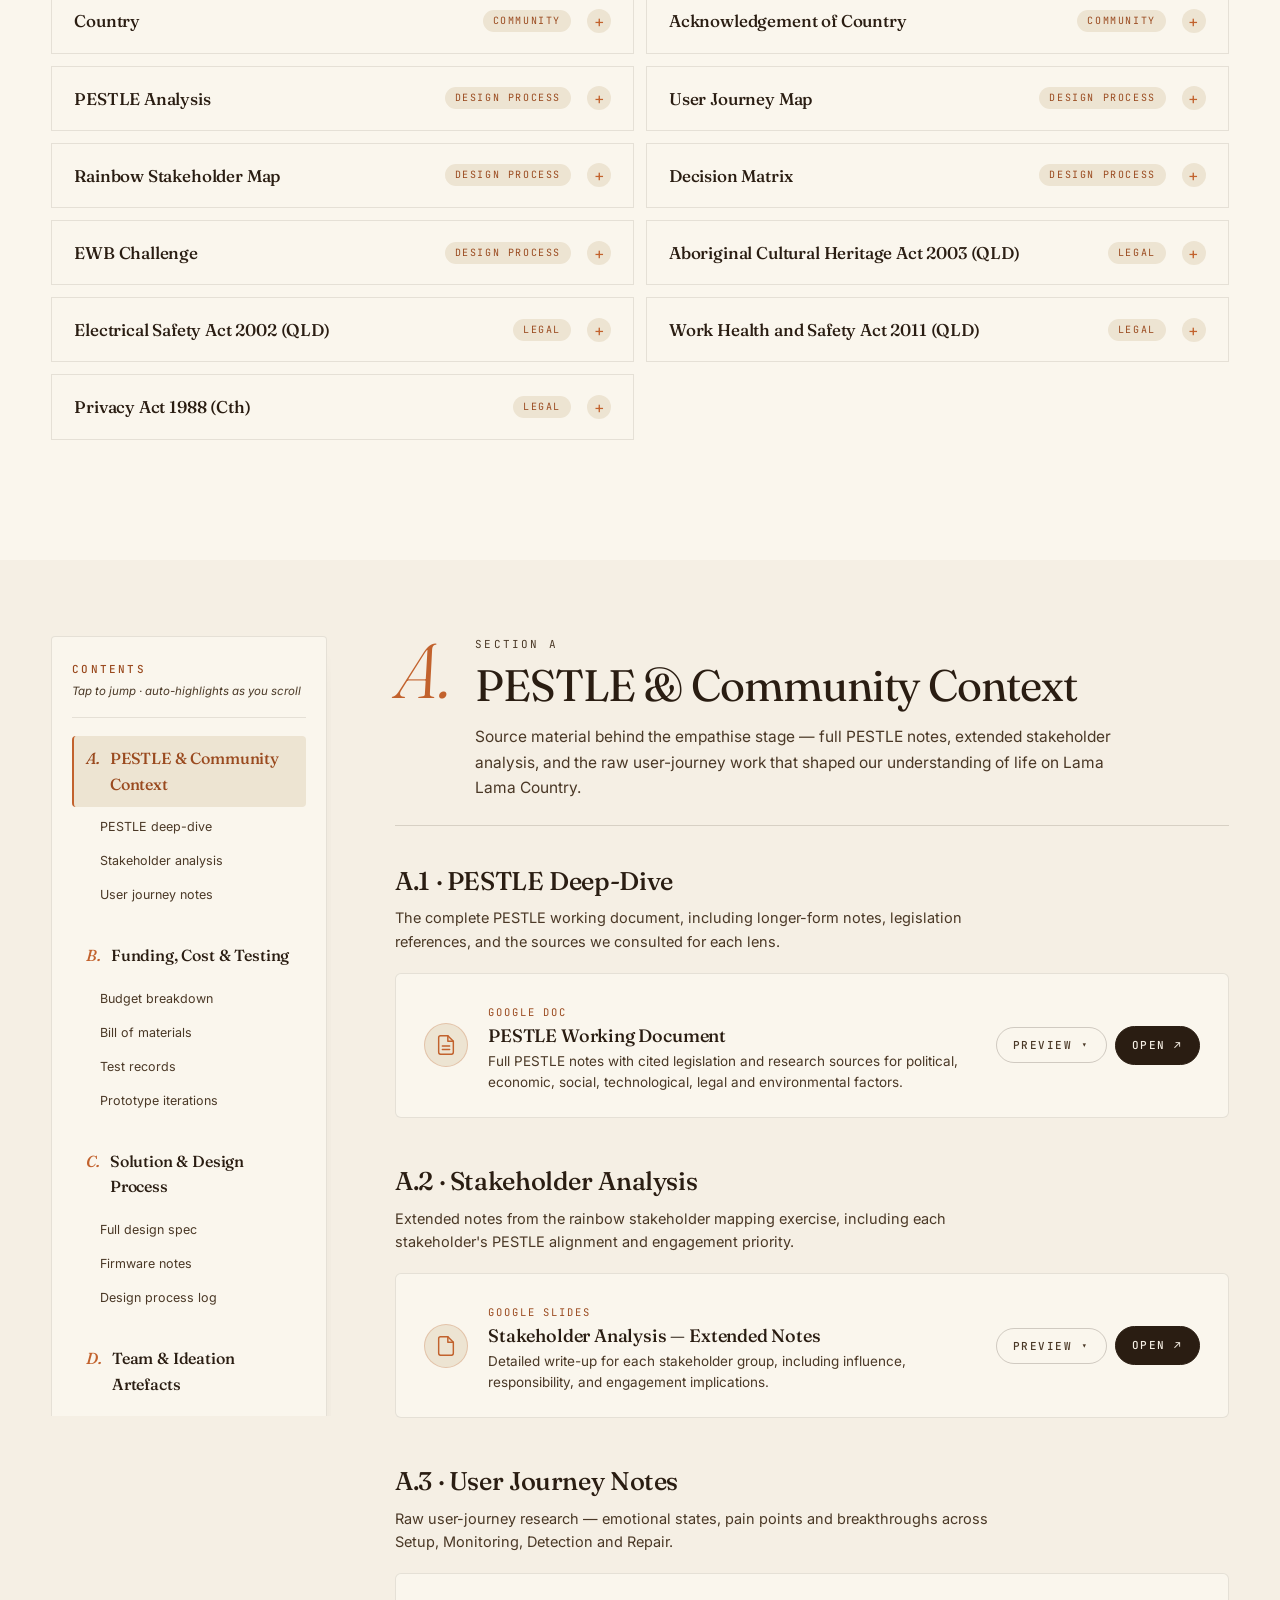
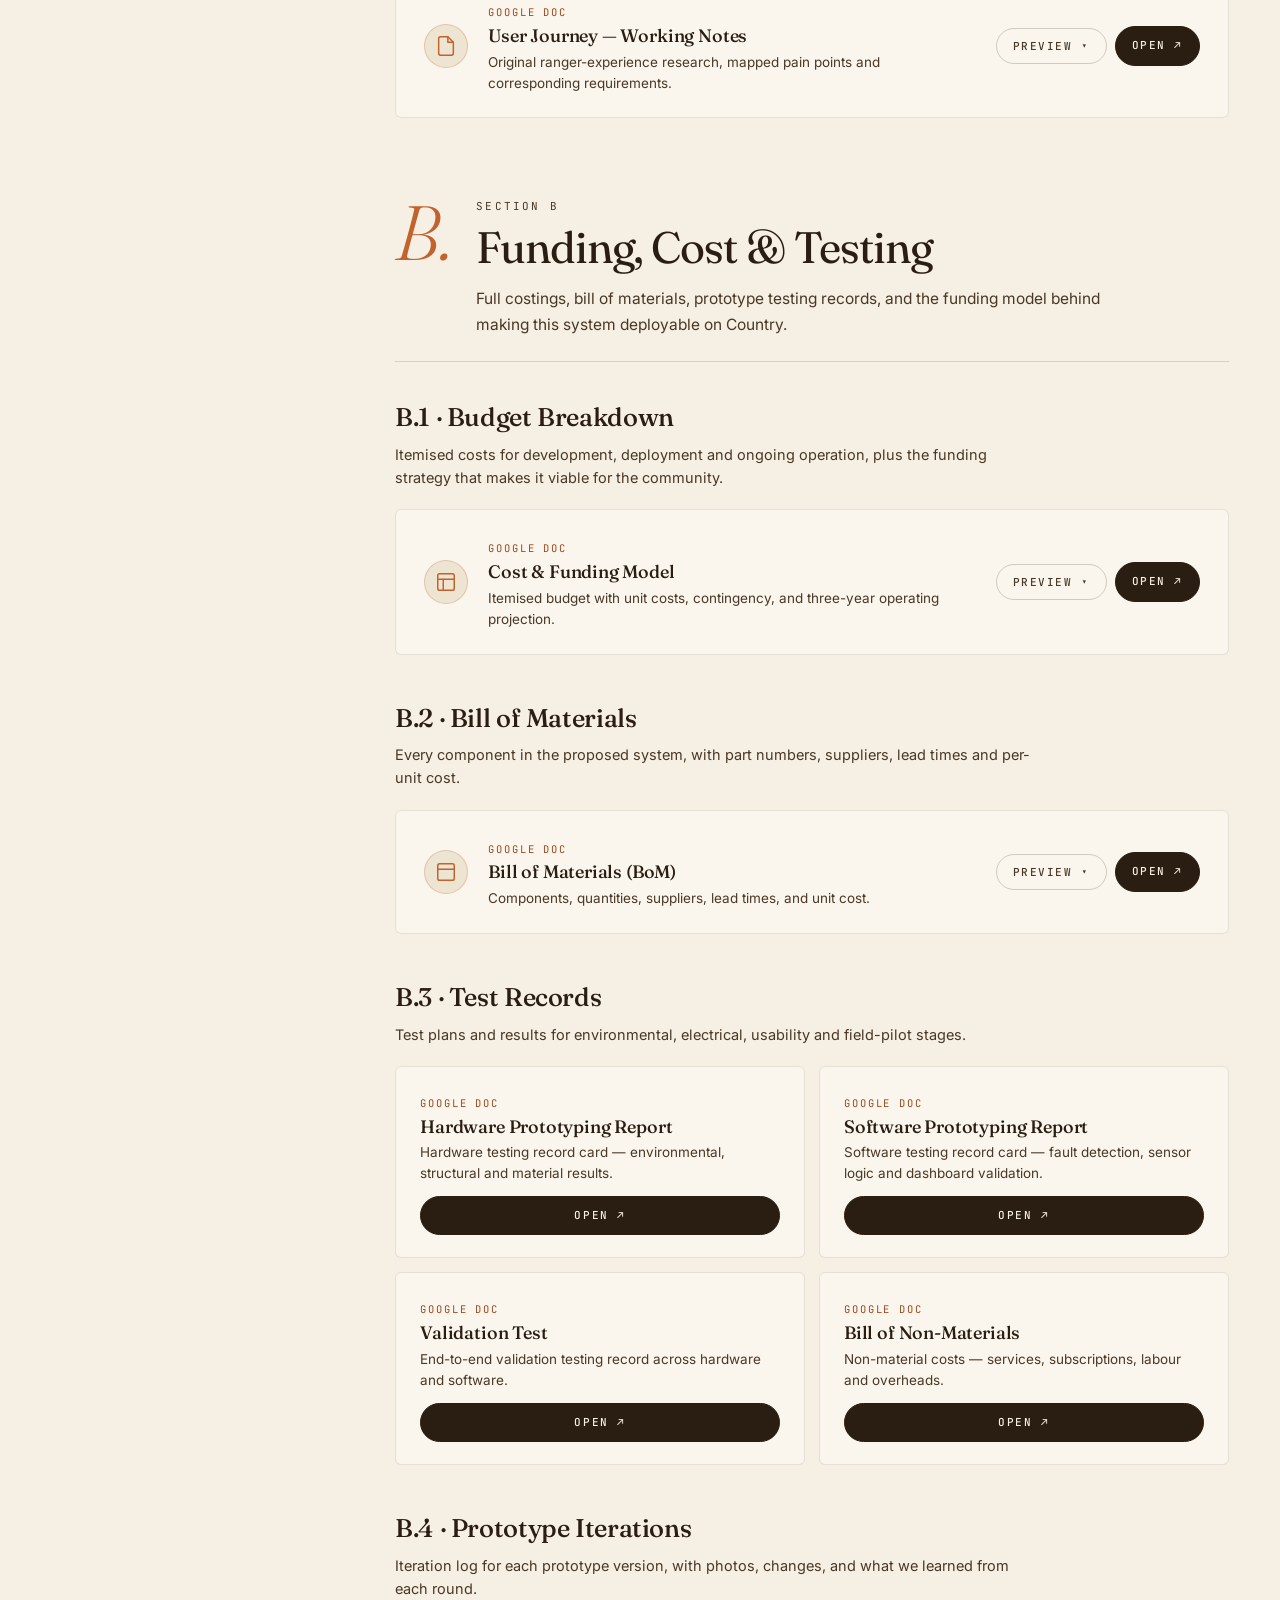
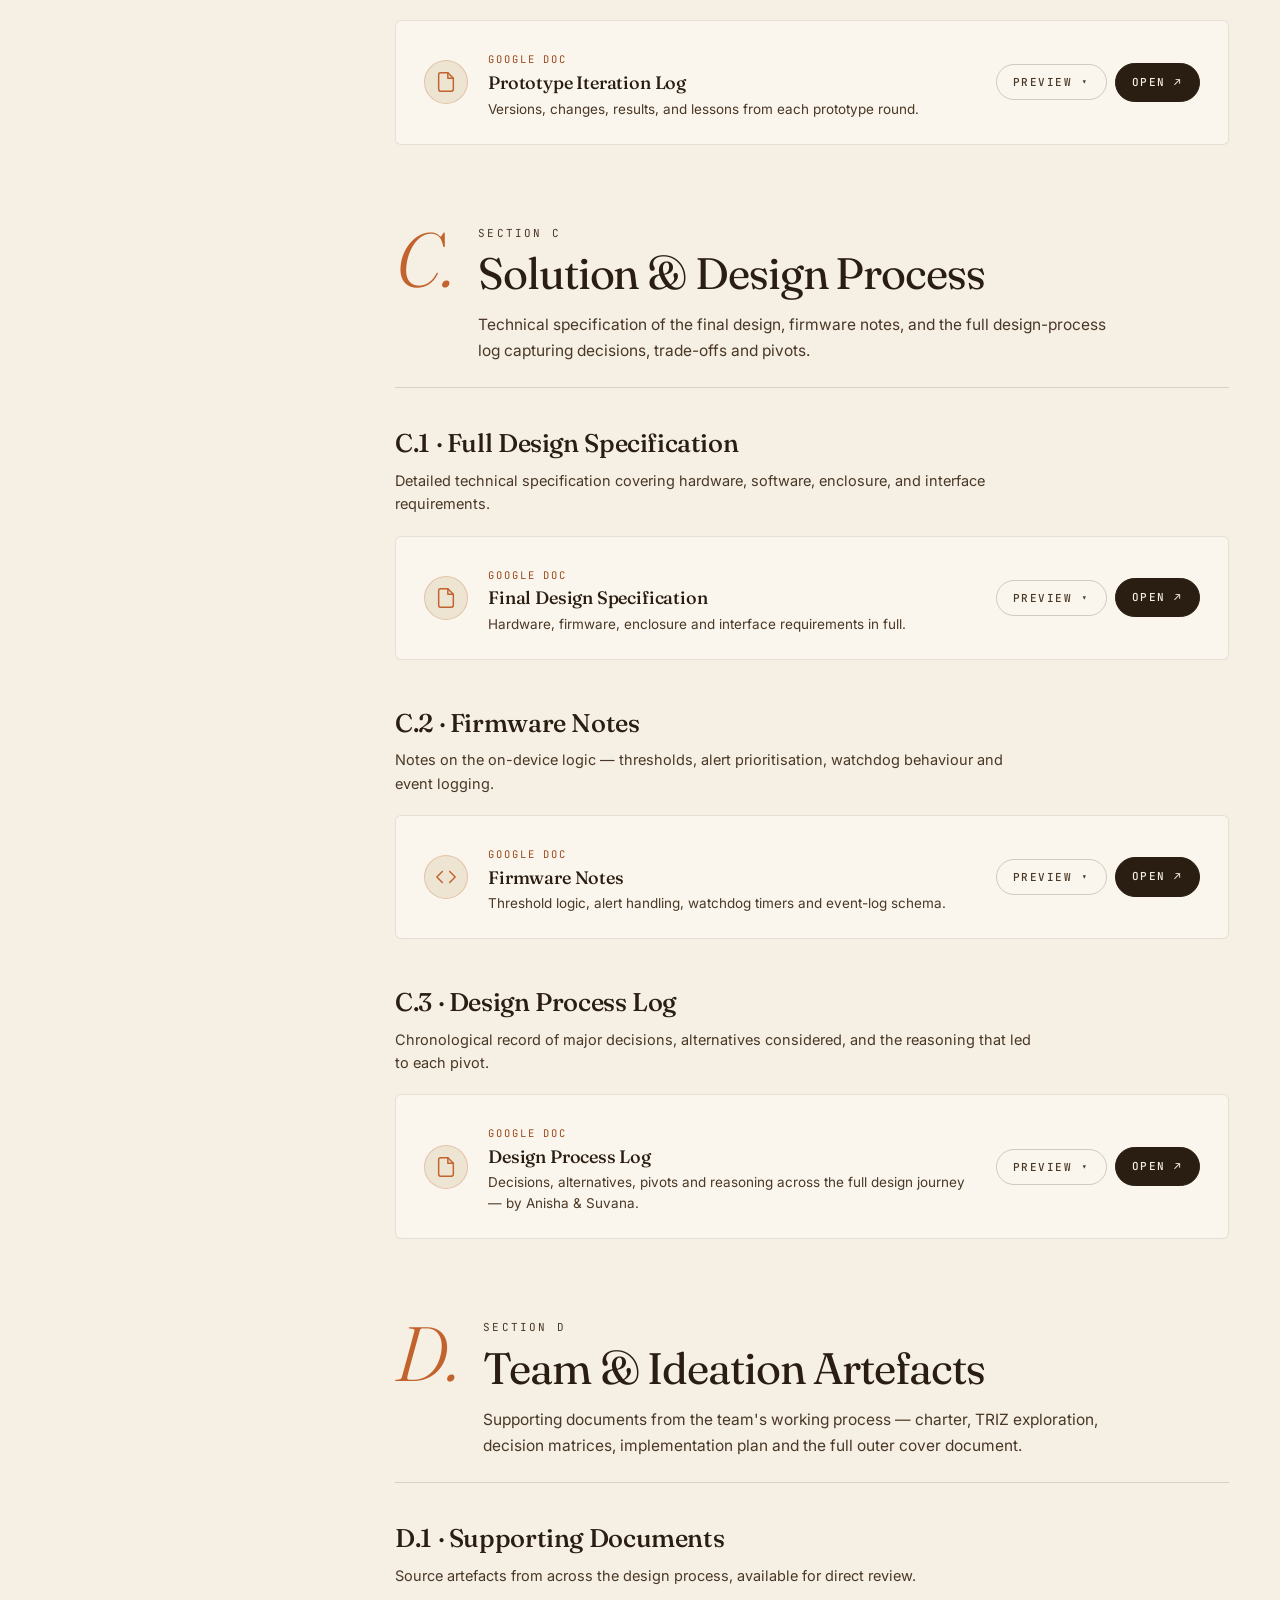
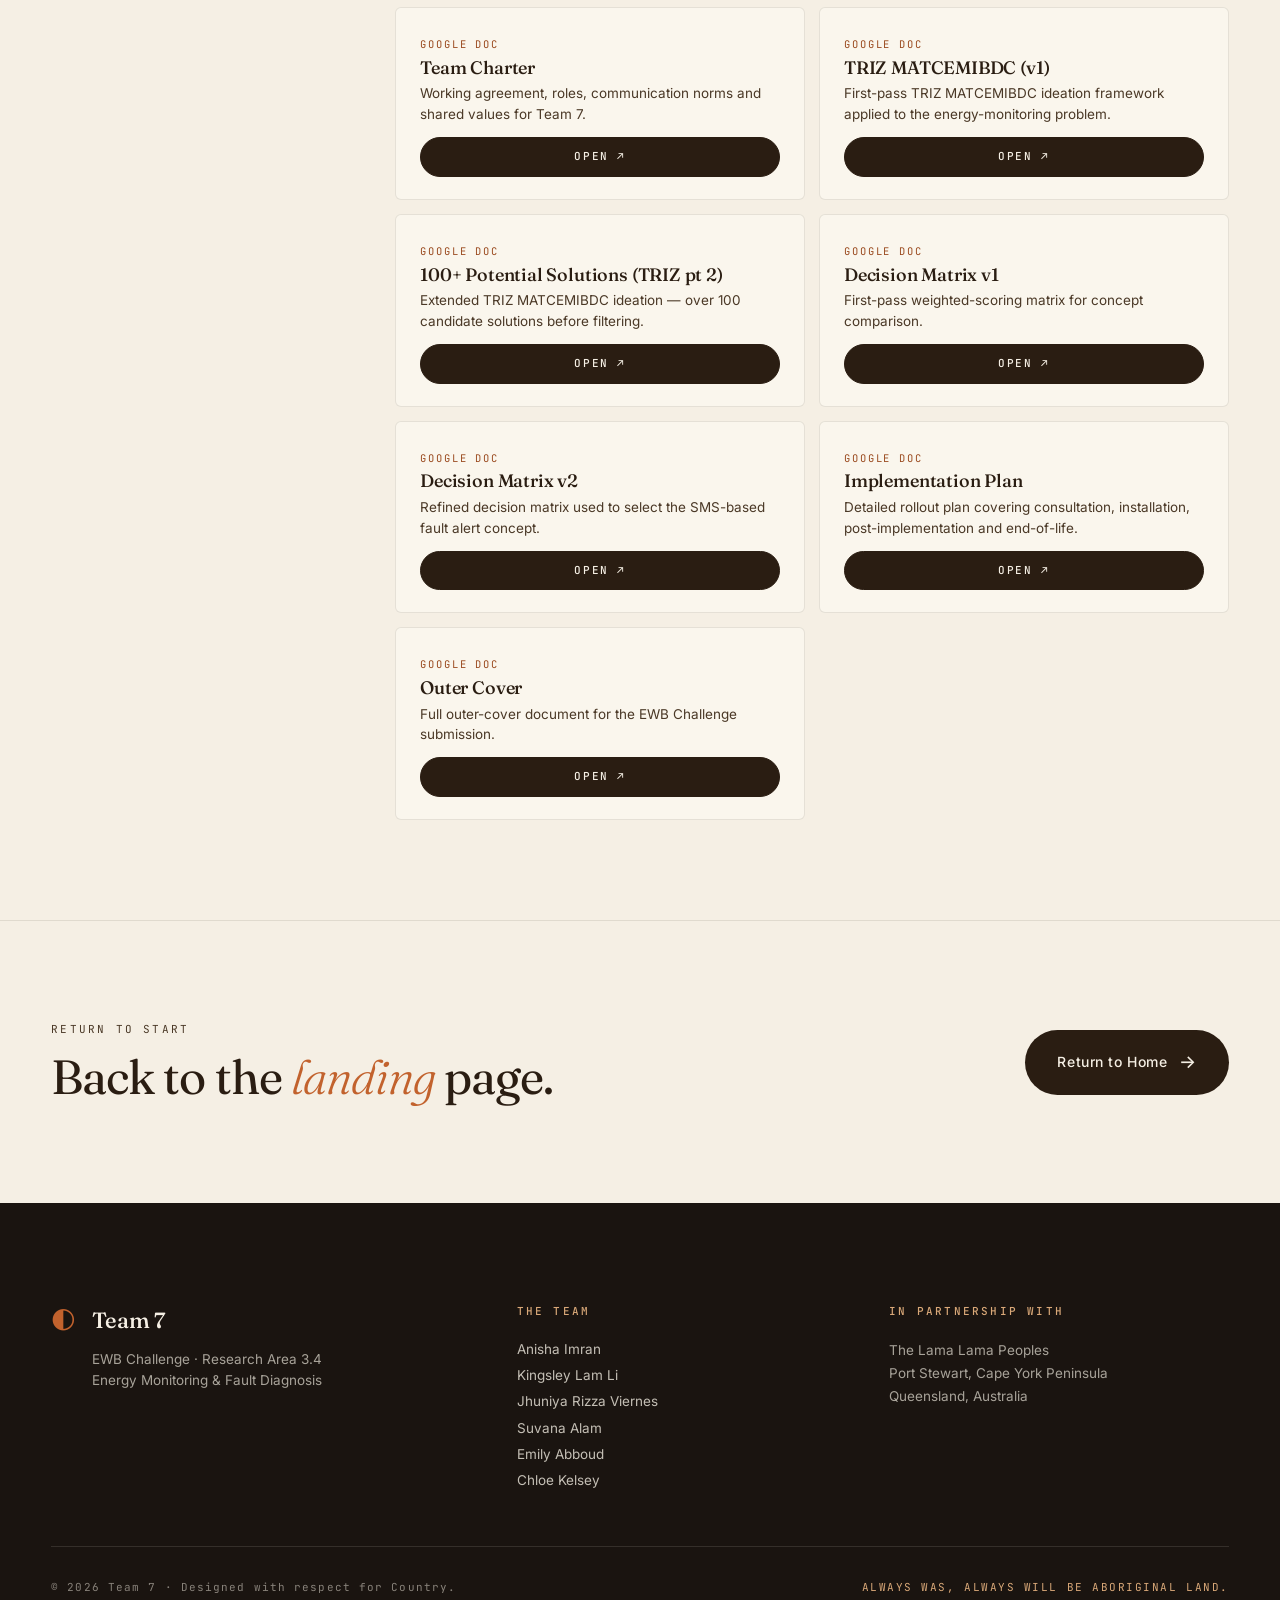
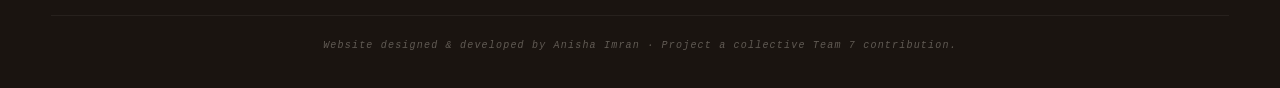
==== commit 7ef89d3e: "Website Final Version" ====
--- a/appendix.html
+++ b/appendix.html
@@ -880,6 +880,19 @@
                     <p>EWB Challenge · Research Area 3.4<br>Energy Monitoring &amp; Fault Diagnosis</p>
                 </div>
             </div>
+
+            <div class="footer__team">
+                <h5>The team</h5>
+                <ul class="footer__team-list">
+                    <li>Anisha Imran</li>
+                    <li>Kingsley Lam Li</li>
+                    <li>Jhuniya Rizza Viernes</li>
+                    <li>Suvana Alam</li>
+                    <li>Emily Abboud</li>
+                    <li>Chloe Kelsey</li>
+                </ul>
+            </div>
+
             <div class="footer__partner">
                 <h5>In partnership with</h5>
                 <p>The Lama Lama Peoples<br>Port Stewart, Cape York Peninsula<br>Queensland, Australia</p>
@@ -891,10 +904,10 @@
             <span class="footer__ack">Always was, always will be Aboriginal land.</span>
         </div>
 
-    <div class="footer__credit">
-        <span>Website designed &amp; developed by Anisha Imran · Project a collective Team 7 contribution.</span>
-    </div>
-</footer>
+        <div class="footer__credit">
+            <span>Website designed &amp; developed by Anisha Imran · Project a collective Team 7 contribution.</span>
+        </div>
+    </footer>
 
     <!-- JS · GLOSSARY + TOC SCROLL-SPY + DOC TOGGLES -->
     <script>
--- a/style.css
+++ b/style.css
@@ -4638,118 +4638,10 @@
     overflow: visible;
 }
 
-.donut {
-    position: relative;
-    width: 360px;
-    height: 360px;
-    aspect-ratio: 1 / 1;
-    max-width: 100%;
-    flex-shrink: 0;
-    z-index: 3;
-    overflow: visible;
-    margin-bottom: -180px;
-}
-
-.donut svg {
-    width: 100%;
-    height: 100%;
-    aspect-ratio: 1 / 1;
-    overflow: visible;
-    display: block;
-}
-
 .cost-block {
     align-items: center; 
 }
-.donut__slice {
-    transition: stroke-width 0.3s var(--ease), opacity 0.3s var(--ease);
-    cursor: pointer;
-    transform-origin: center;
-}
-
-.donut__slice:hover,
-.donut__slice--active {
-    stroke-width: 40;
-}
-
-.donut__slice:not(.donut__slice--active) {
-    opacity: 1;
-}
-
-/* When any slice is active, dim the others slightly */
-.donut:has(.donut__slice--active) .donut__slice:not(.donut__slice--active) {
-    opacity: 0.35;
-}
-
-.donut__centre {
-    position: absolute;
-    inset: 0;
-    display: flex;
-    flex-direction: column;
-    align-items: center;
-    justify-content: center;
-    text-align: center;
-    pointer-events: none;
-    padding: 0 30px;
-}
-
-.donut__centre-label {
-    font-family: var(--mono);
-    font-size: 10.5px;
-    letter-spacing: 0.2em;
-    text-transform: uppercase;
-    color: var(--ink-soft);
-    margin-bottom: 6px;
-    font-weight: 500;
-    transition: color 0.3s var(--ease);
-}
-
-.donut__centre-value {
-    font-family: var(--display);
-    font-size: clamp(28px, 3.5vw, 42px);
-    color: var(--ink);
-    font-weight: 500;
-    letter-spacing: -0.02em;
-    line-height: 1.05;
-    margin-bottom: 6px;
-    transition: color 0.3s var(--ease);
-}
-
-.donut__centre-hint {
-    font-family: var(--mono);
-    font-size: 10.5px;
-    letter-spacing: 0.16em;
-    text-transform: uppercase;
-    color: var(--ochre);
-    font-style: normal;
-}
-
-/* New: separated interactive donut so it can be moved without shifting layout */
-.donut-wrap { position: relative; width: 360px; height: 360px; }
-.donut-display { position: relative; width: 100%; height: 100%; }
-.interactive-donut {
-    position: absolute;
-    left: 0;
-    top: 0;
-    width: 360px;
-    height: 360px;
-    pointer-events: auto;
-    z-index: 4;
-    transform: translateY(-100px); /* adjust this value to move the coloured pie up/down */
-}
-.interactive-slice {
-    transition: stroke-width 0.3s var(--ease), opacity 0.3s var(--ease);
-    cursor: pointer;
-    transform-origin: center;
-}
-.interactive-slice:hover,
-.donut__slice--active {
-    stroke-width: 40;
-}
-
-.interactive-donut:has(.donut__slice--active) .interactive-slice:not(.donut__slice--active) {
-    opacity: 0.35;
-}
+
 
 /* Legend list */
 .cost-legend {
@@ -4955,17 +4847,6 @@
     margin-top: 4px;
 }
 
-/* Responsive */
-@media (max-width: 900px) {
-    .cost-block {
-        grid-template-columns: 1fr;
-        gap: 40px;
-        justify-items: center;
-    }
-    .donut { width: 280px; }
-    .cost-legend { width: 100%; max-width: 480px; }
-    .cost-details { grid-template-columns: 1fr; }
-}
 /* ============================================
    MATERIAL TESTING · TPU / ABS BLOCKS
    ============================================ */
@@ -5092,19 +4973,6 @@
     padding: 0;
 }
 /* ============================================
-   VIABILITY · REBUILT CSS
-   
-   PASTE INSTRUCTIONS:
-   1. In your style.css, DELETE every block under these old comments:
-        — "VIABILITY · COST BREAKDOWN" (the donut + .cost-leg + .cost-card stuff)
-        — "FUNDING TIMELINE (horizontal flow)" (.funding, .f-step, .f-connector, .fn-card)
-      The old .funding-notes / .fn-card rules CAN stay if you like — this file
-      redeclares them in the same way so they'll still work.
-   2. Paste THIS file at the end of style.css.
-   ============================================ */
-
-
-/* ============================================
    COST BLOCK · donut + legend (fixed)
    ============================================ */
 
@@ -5115,79 +4983,6 @@
     gap: 64px;
     align-items: center;
     max-width: 980px;
-}
-
-.donut {
-    position: relative;
-    width: 360px;
-    height: 360px;
-    max-width: 100%;
-    display: grid;
-    place-items: center;
-    flex-shrink: 0;
-}
-
-.donut svg {
-    width: 100%;
-    height: 100%;
-    aspect-ratio: 1 / 1;
-    overflow: visible;
-    display: block;
-    margin: 0 auto;
-}
-
-.donut__slice {
-    transition: stroke-width 0.3s var(--ease), opacity 0.3s var(--ease);
-    cursor: pointer;
-}
-
-.donut__slice:hover,
-.donut__slice--active {
-    stroke-width: 40;
-}
-
-.donut:has(.donut__slice--active) .donut__slice:not(.donut__slice--active) {
-    opacity: 0.35;
-}
-
-.donut__centre {
-    position: absolute;
-    inset: 0;
-    display: flex;
-    flex-direction: column;
-    align-items: center;
-    justify-content: center;
-    text-align: center;
-    pointer-events: none;
-    padding: 0 30px;
-}
-
-.donut__centre-label {
-    font-family: var(--mono);
-    font-size: 10.5px;
-    letter-spacing: 0.2em;
-    text-transform: uppercase;
-    color: var(--ink-soft);
-    margin-bottom: 6px;
-    font-weight: 500;
-}
-
-.donut__centre-value {
-    font-family: var(--display);
-    font-size: clamp(28px, 3.5vw, 42px);
-    color: var(--ink);
-    font-weight: 500;
-    letter-spacing: -0.02em;
-    line-height: 1.05;
-    margin-bottom: 6px;
-}
-
-.donut__centre-hint {
-    font-family: var(--mono);
-    font-size: 10.5px;
-    letter-spacing: 0.16em;
-    text-transform: uppercase;
-    color: var(--ochre);
 }
 
 .cost-legend {
@@ -5383,18 +5178,6 @@
     color: var(--ink-soft);
     font-style: italic;
 }
-
-@media (max-width: 900px) {
-    .cost-block {
-        grid-template-columns: 1fr;
-        gap: 40px;
-        justify-items: center;
-    }
-    .donut { width: 280px; height: 280px; }
-    .cost-legend { width: 100%; max-width: 480px; }
-    .cost-cards { grid-template-columns: 1fr; }
-}
-
 
 /* ============================================
    FUNDING · RIVER TIMELINE
@@ -5905,4 +5688,93 @@
     .footer__top {
         grid-template-columns: 1fr !important;
     }
+}
+/* ============================================
+   DONUT CHART · CLEAN FINAL VERSION
+   ============================================ */
+
+.cost-block {
+    margin-top: 48px;
+    display: grid;
+    grid-template-columns: 360px 1fr;
+    gap: 64px;
+    align-items: center;
+    max-width: 980px;
+}
+
+.donut {
+    position: relative;
+    width: 360px;
+    height: 360px;
+    max-width: 100%;
+}
+
+.donut svg {
+    width: 100%;
+    height: 100%;
+    overflow: visible;
+    display: block;
+}
+
+.donut__slice {
+    transition: stroke-width 0.3s var(--ease), opacity 0.3s var(--ease);
+    cursor: pointer;
+}
+
+.donut__slice:hover,
+.donut__slice--active {
+    stroke-width: 40;
+}
+
+.donut:has(.donut__slice--active) .donut__slice:not(.donut__slice--active) {
+    opacity: 0.35;
+}
+
+.donut__centre {
+    position: absolute;
+    inset: 0;
+    display: flex;
+    flex-direction: column;
+    align-items: center;
+    justify-content: center;
+    text-align: center;
+    pointer-events: none;
+    padding: 0 30px;
+}
+
+.donut__centre-label {
+    font-family: var(--mono);
+    font-size: 10.5px;
+    letter-spacing: 0.2em;
+    text-transform: uppercase;
+    color: var(--ink-soft);
+    margin-bottom: 6px;
+    font-weight: 500;
+}
+
+.donut__centre-value {
+    font-family: var(--display);
+    font-size: clamp(28px, 3.5vw, 42px);
+    color: var(--ink);
+    font-weight: 500;
+    letter-spacing: -0.02em;
+    line-height: 1.05;
+    margin-bottom: 6px;
+}
+
+.donut__centre-hint {
+    font-family: var(--mono);
+    font-size: 10.5px;
+    letter-spacing: 0.16em;
+    text-transform: uppercase;
+    color: var(--ochre);
+}
+
+@media (max-width: 900px) {
+    .cost-block {
+        grid-template-columns: 1fr;
+        gap: 40px;
+        justify-items: center;
+    }
+    .donut { width: 280px; height: 280px; }
 }
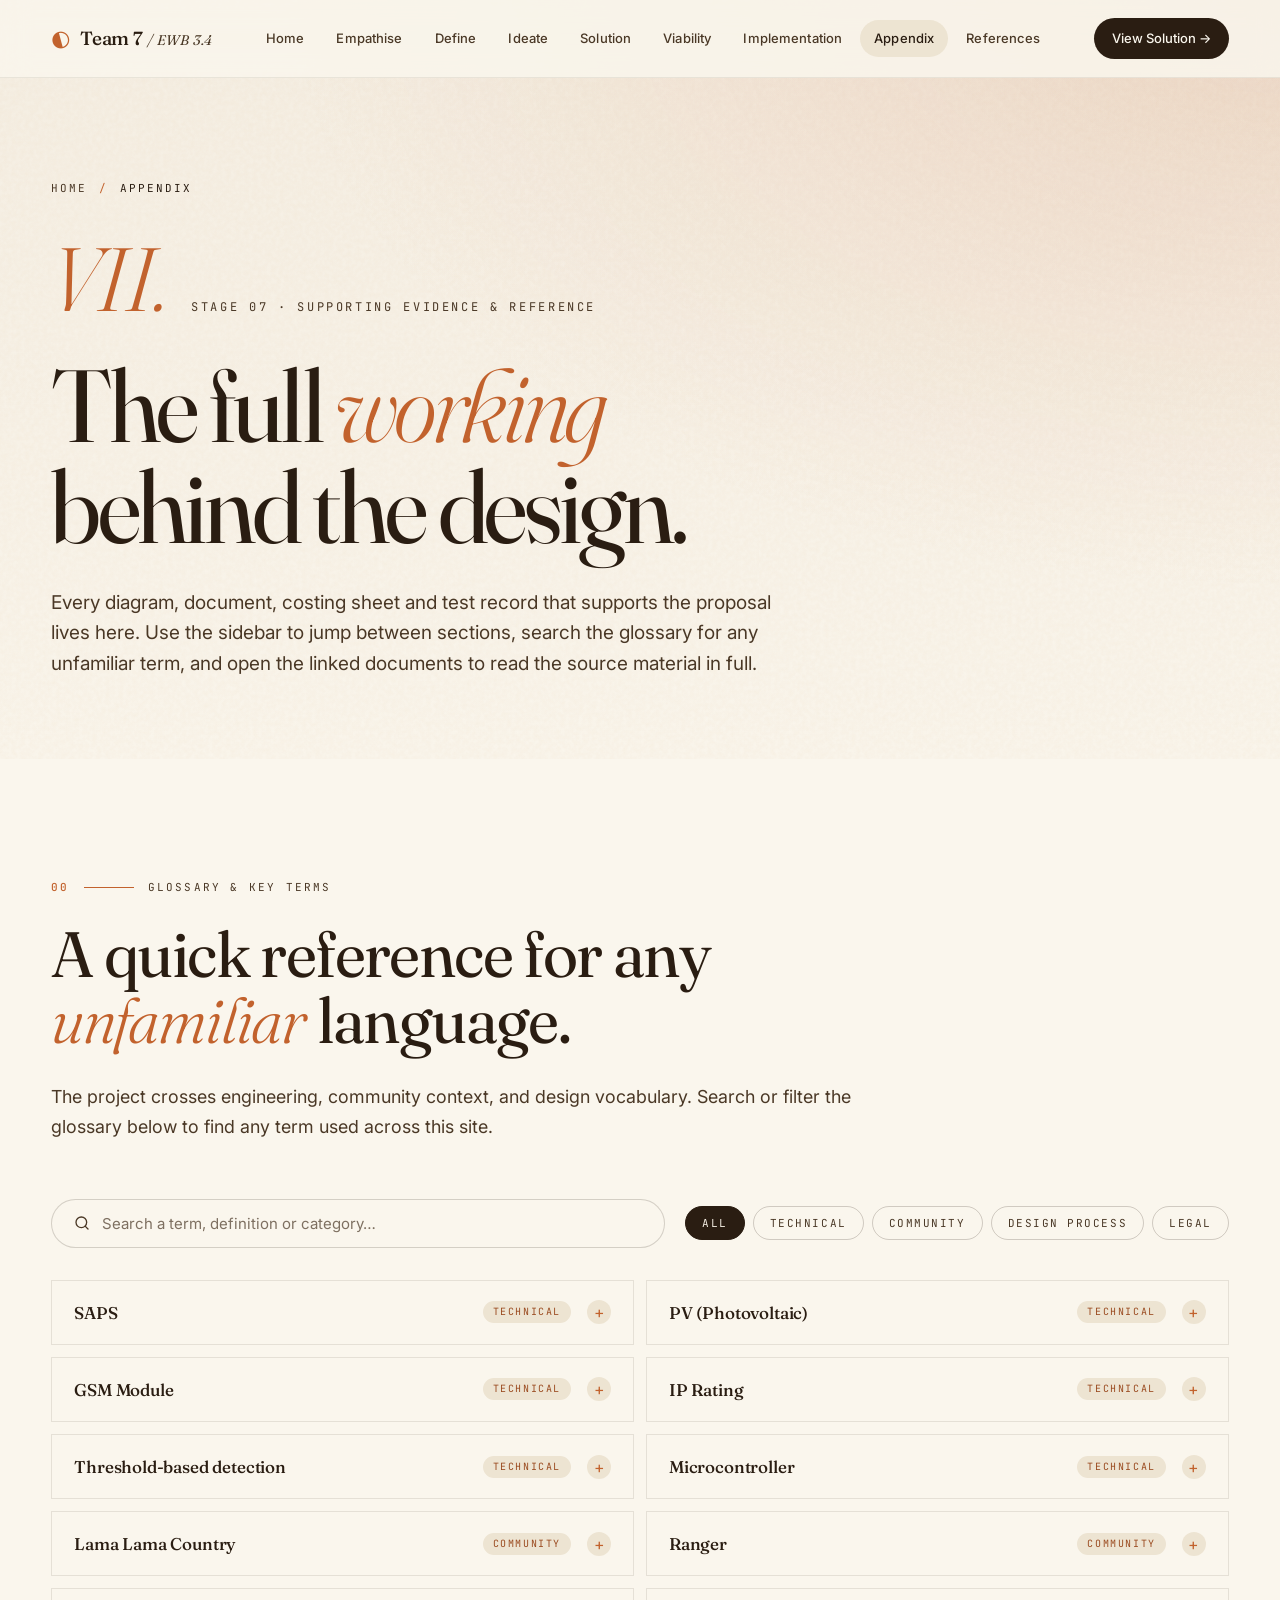
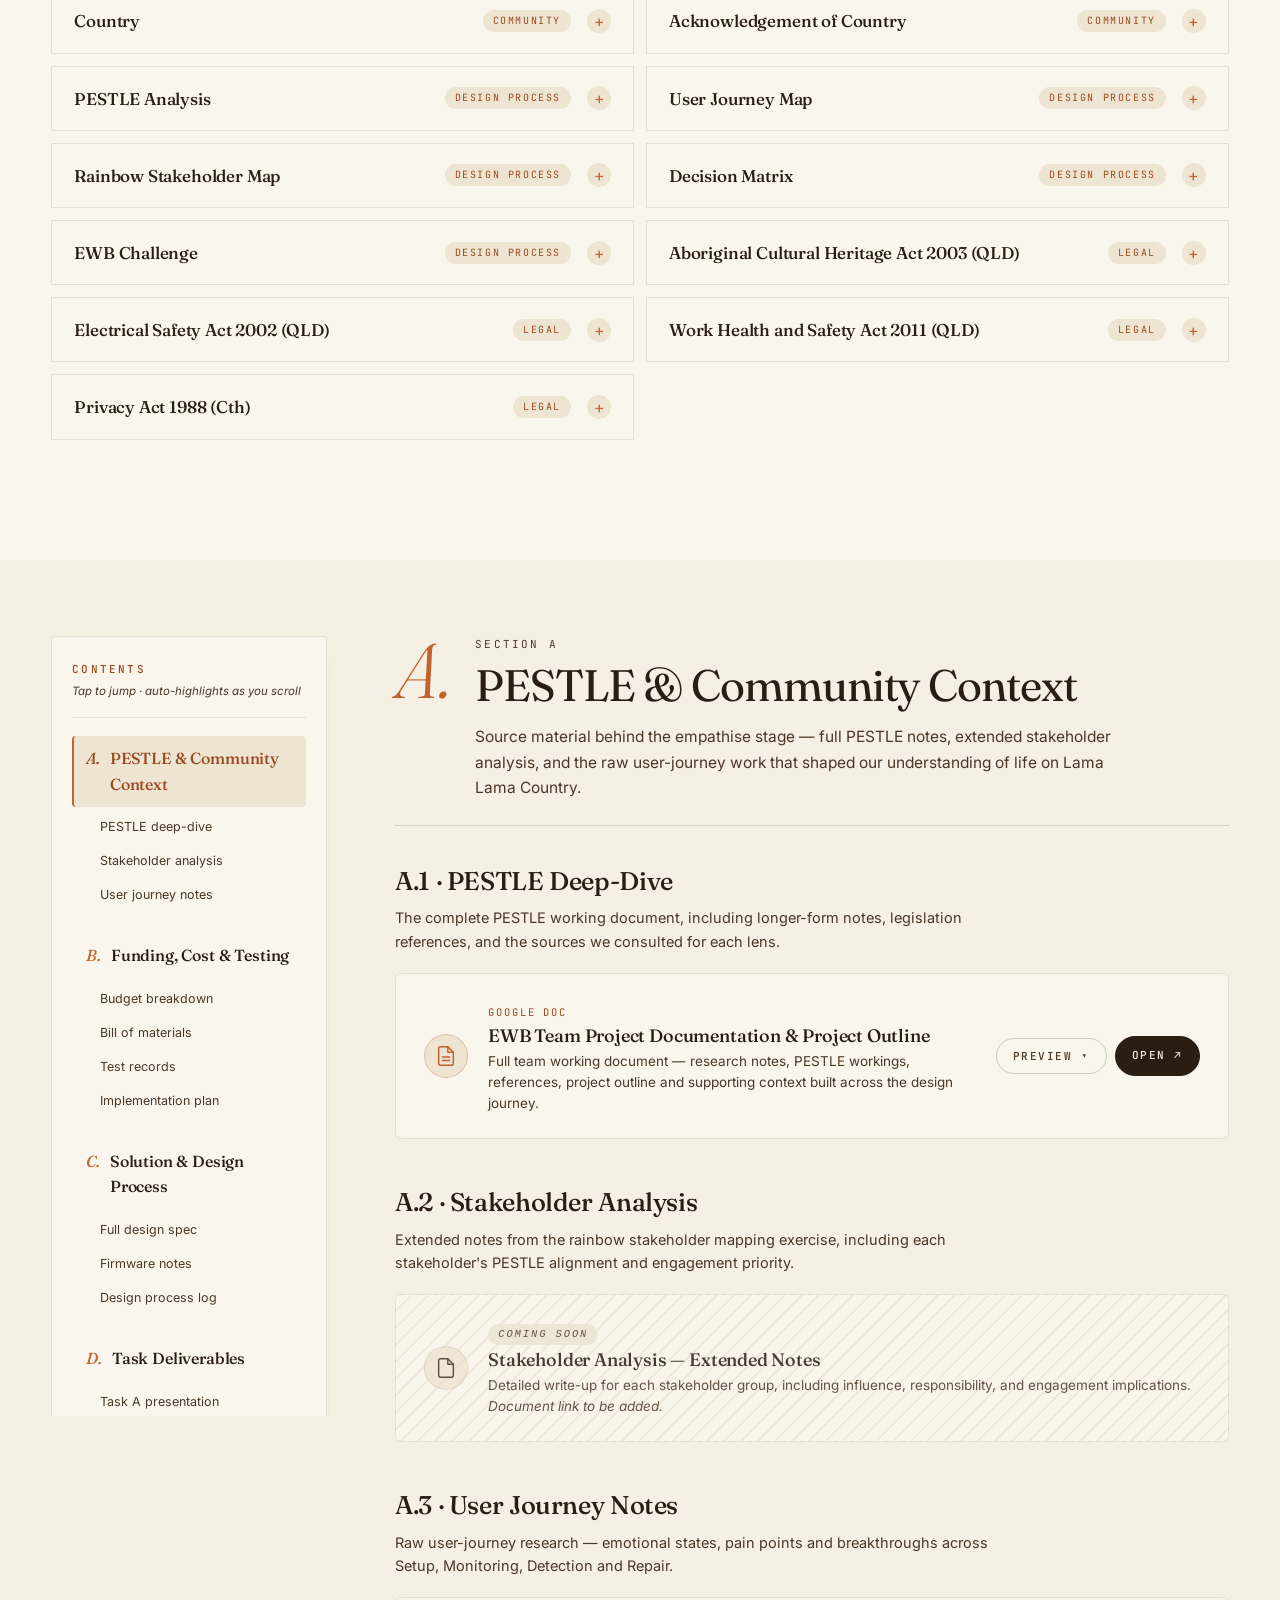
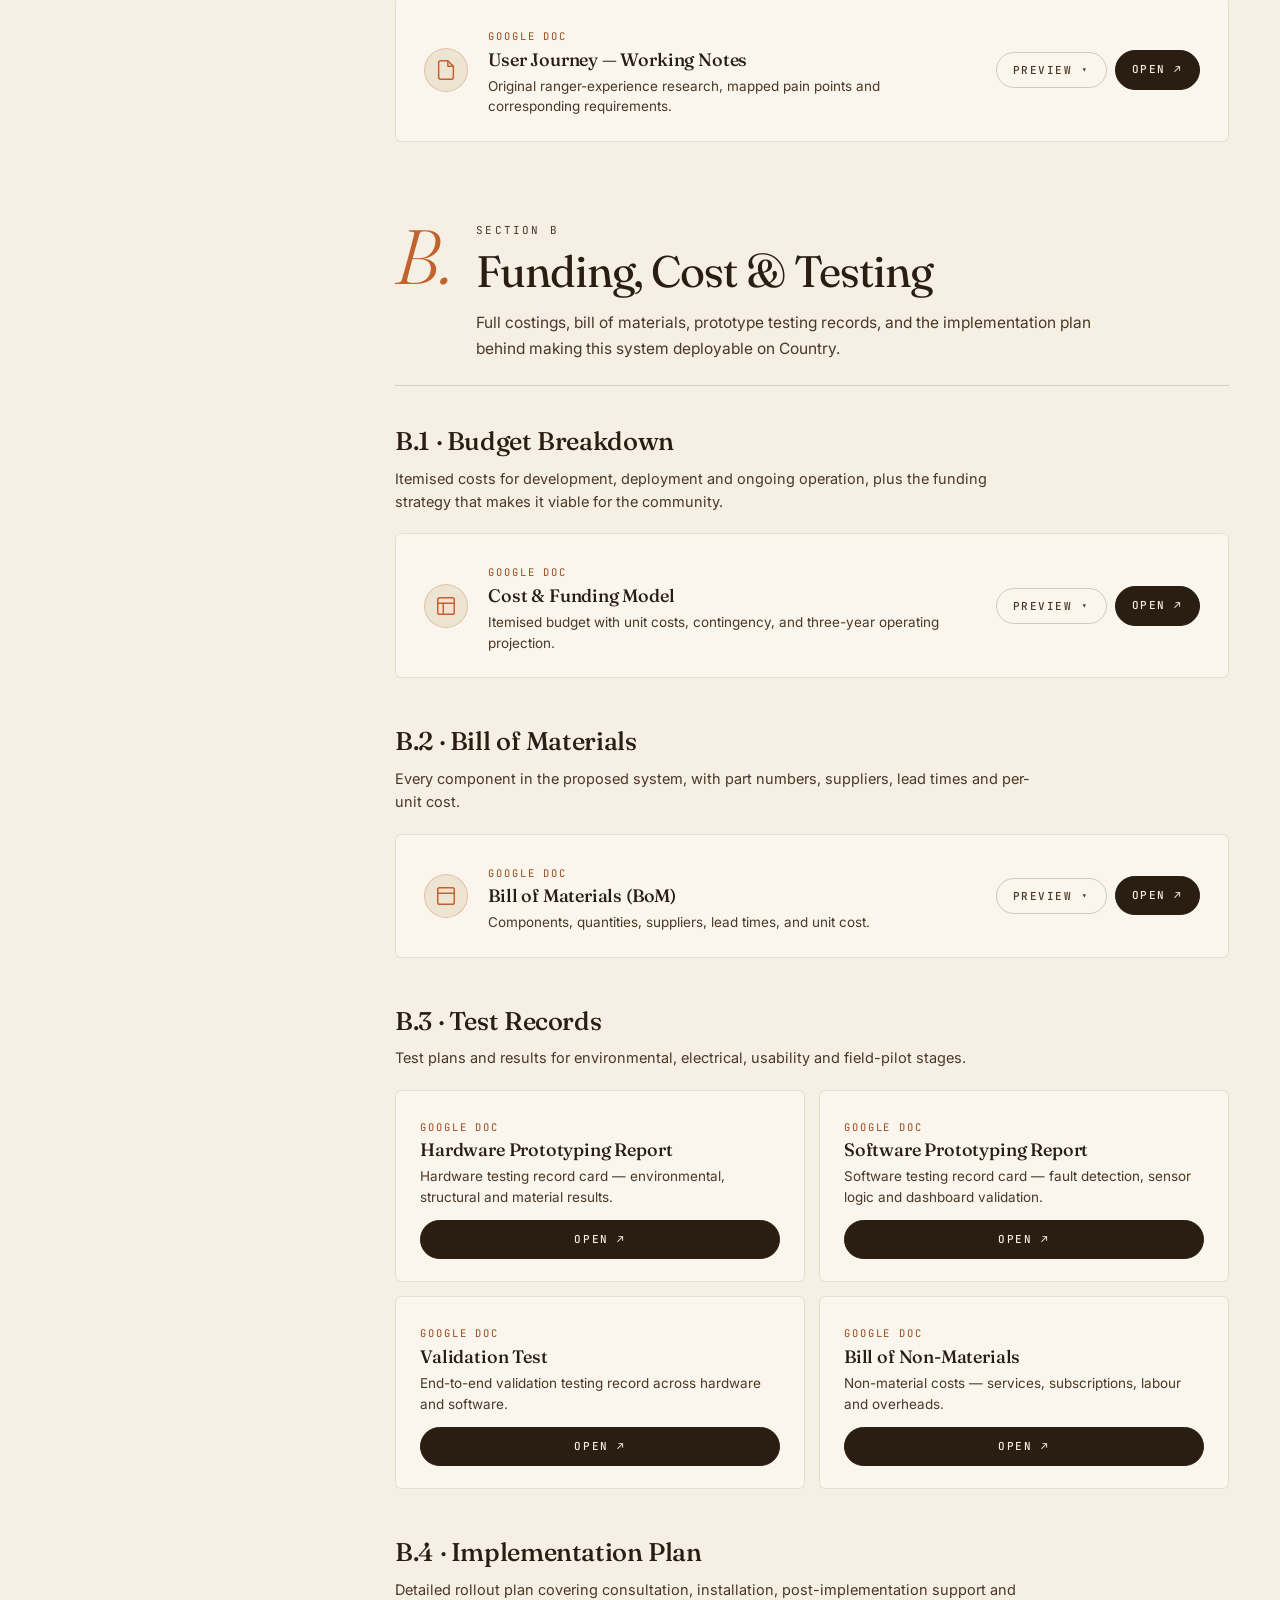
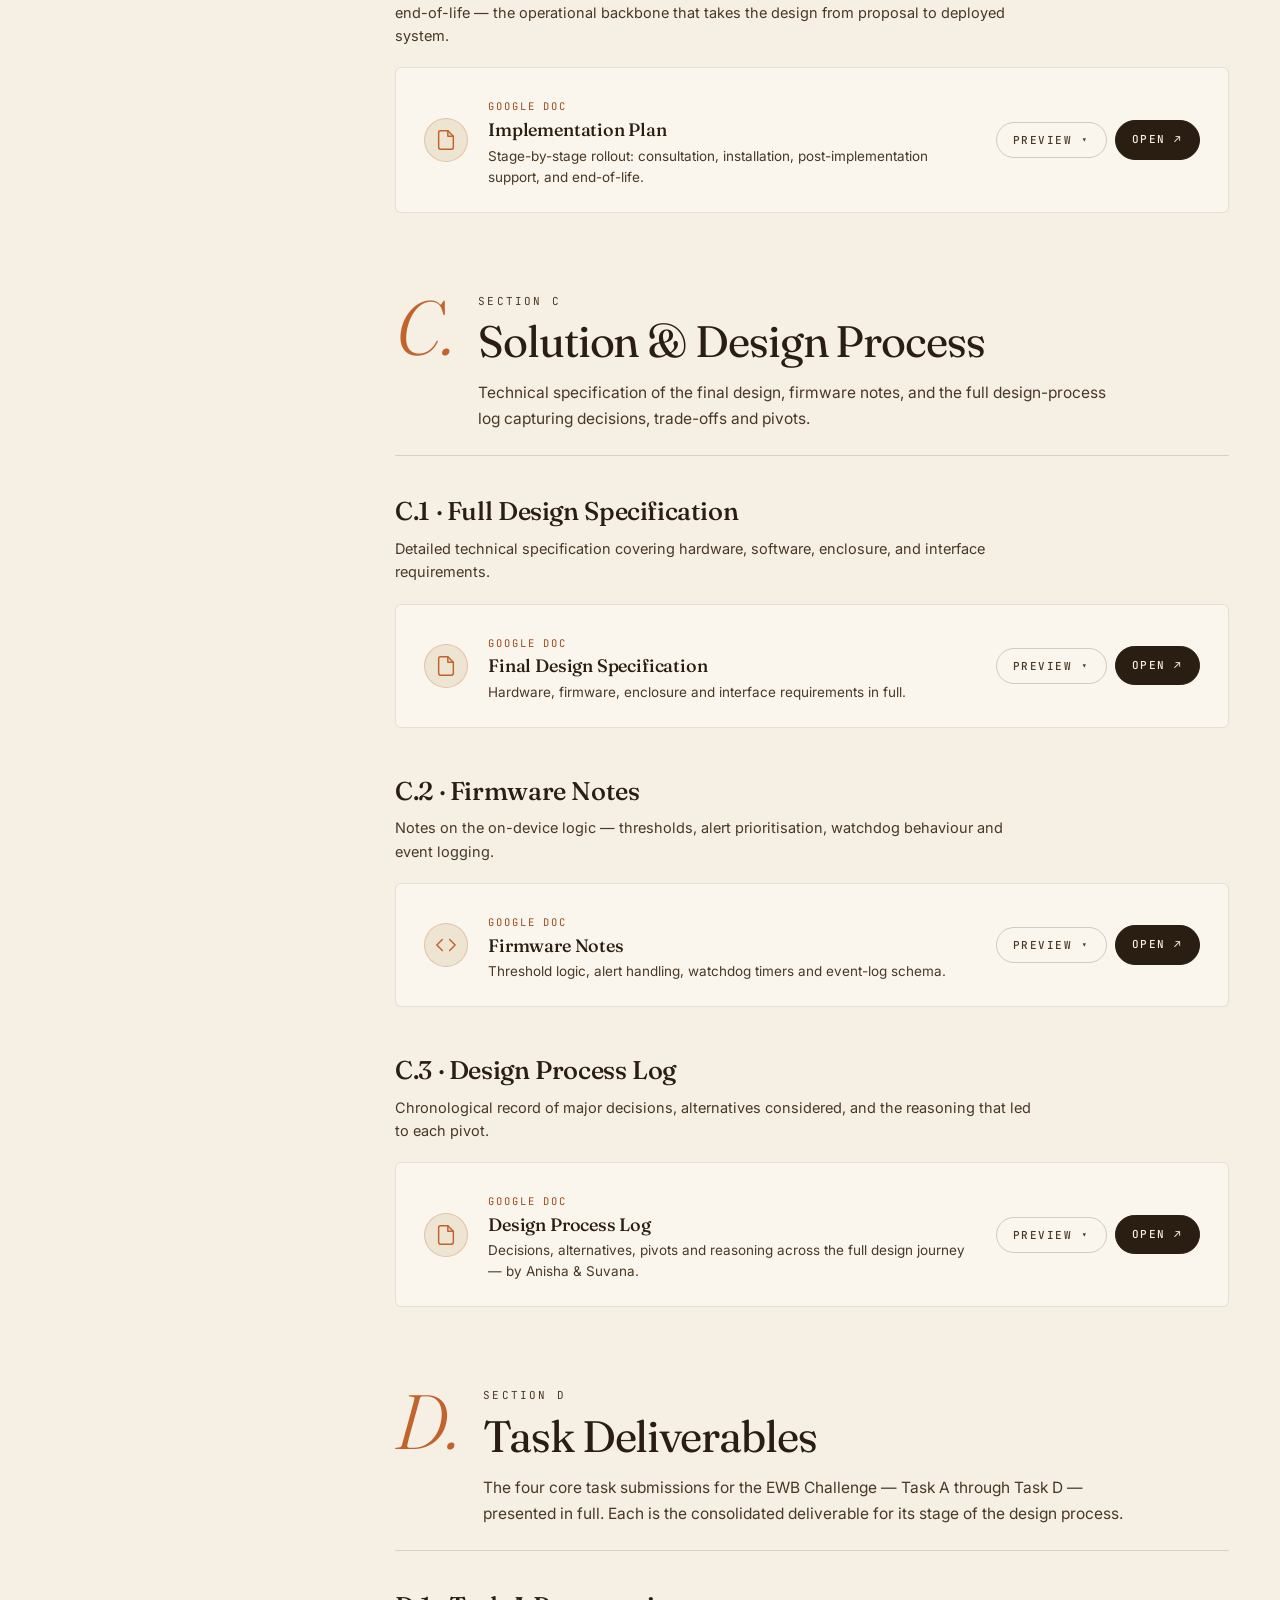
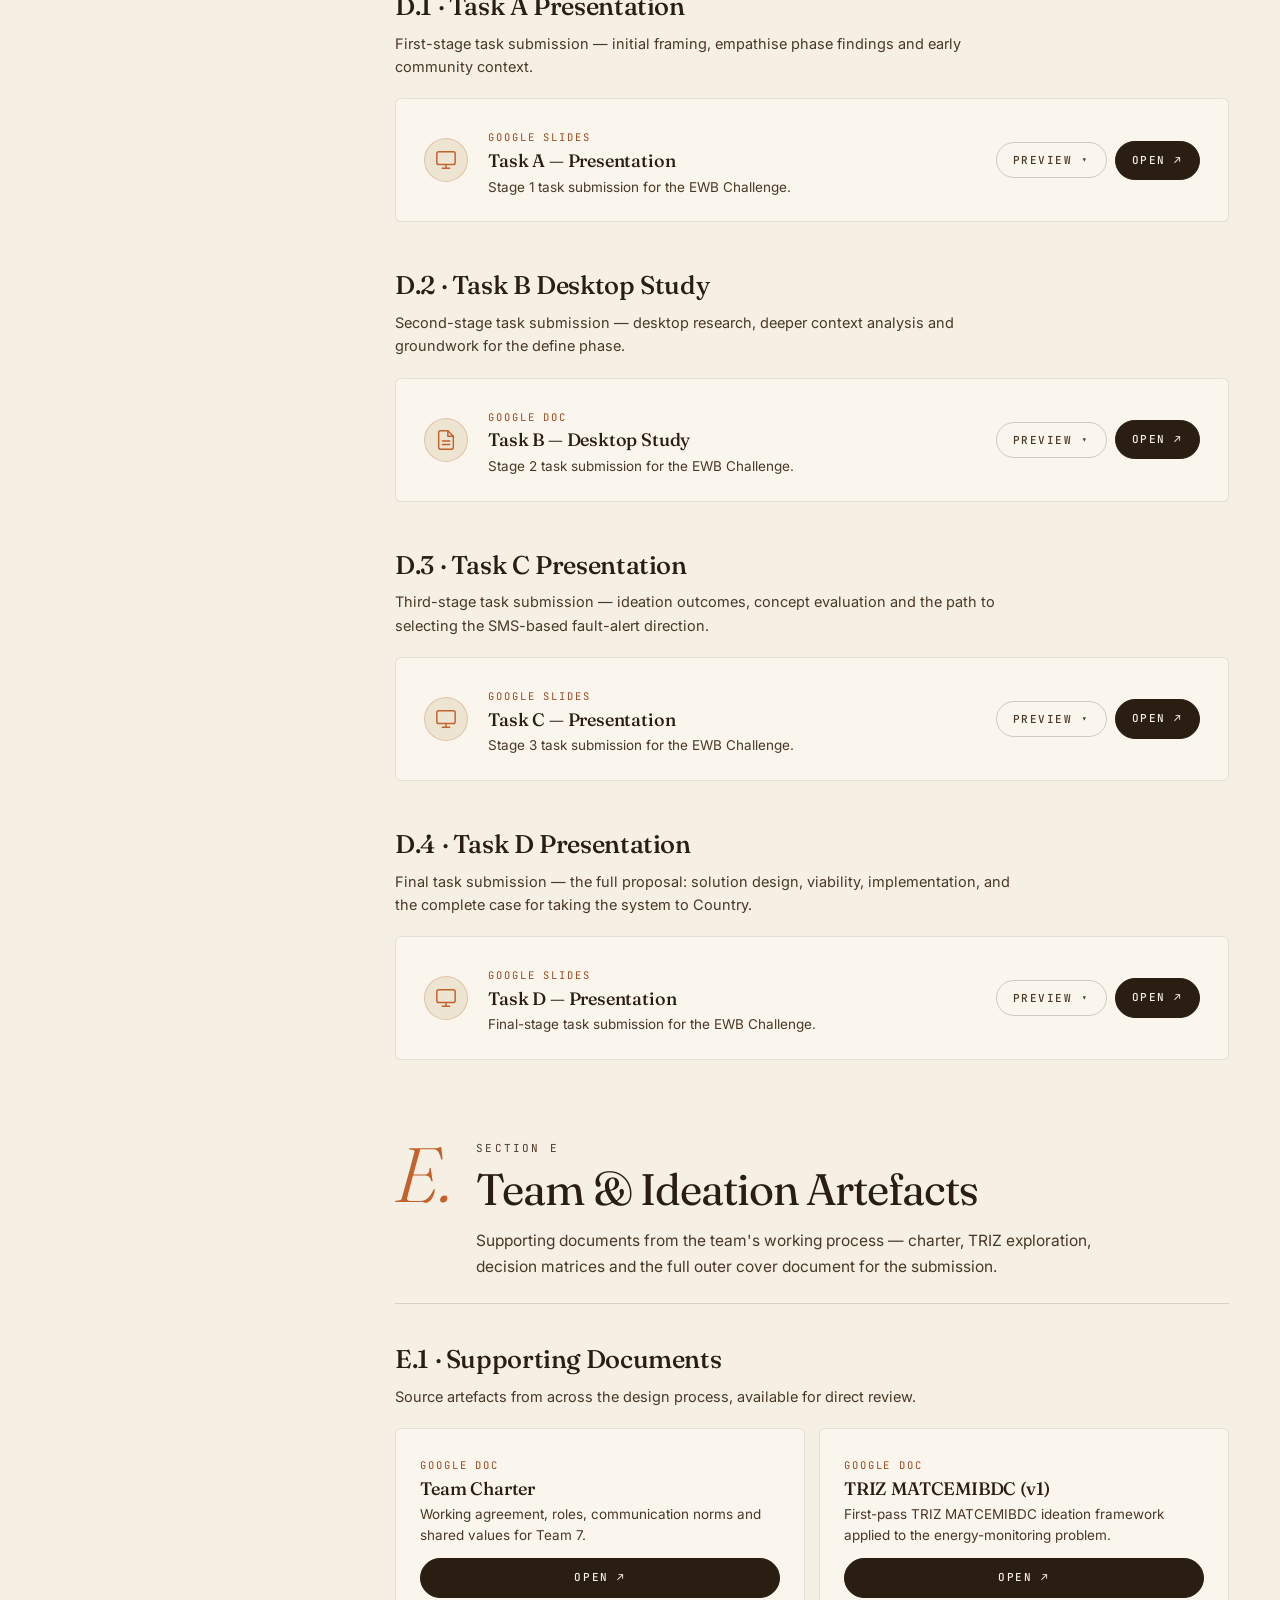
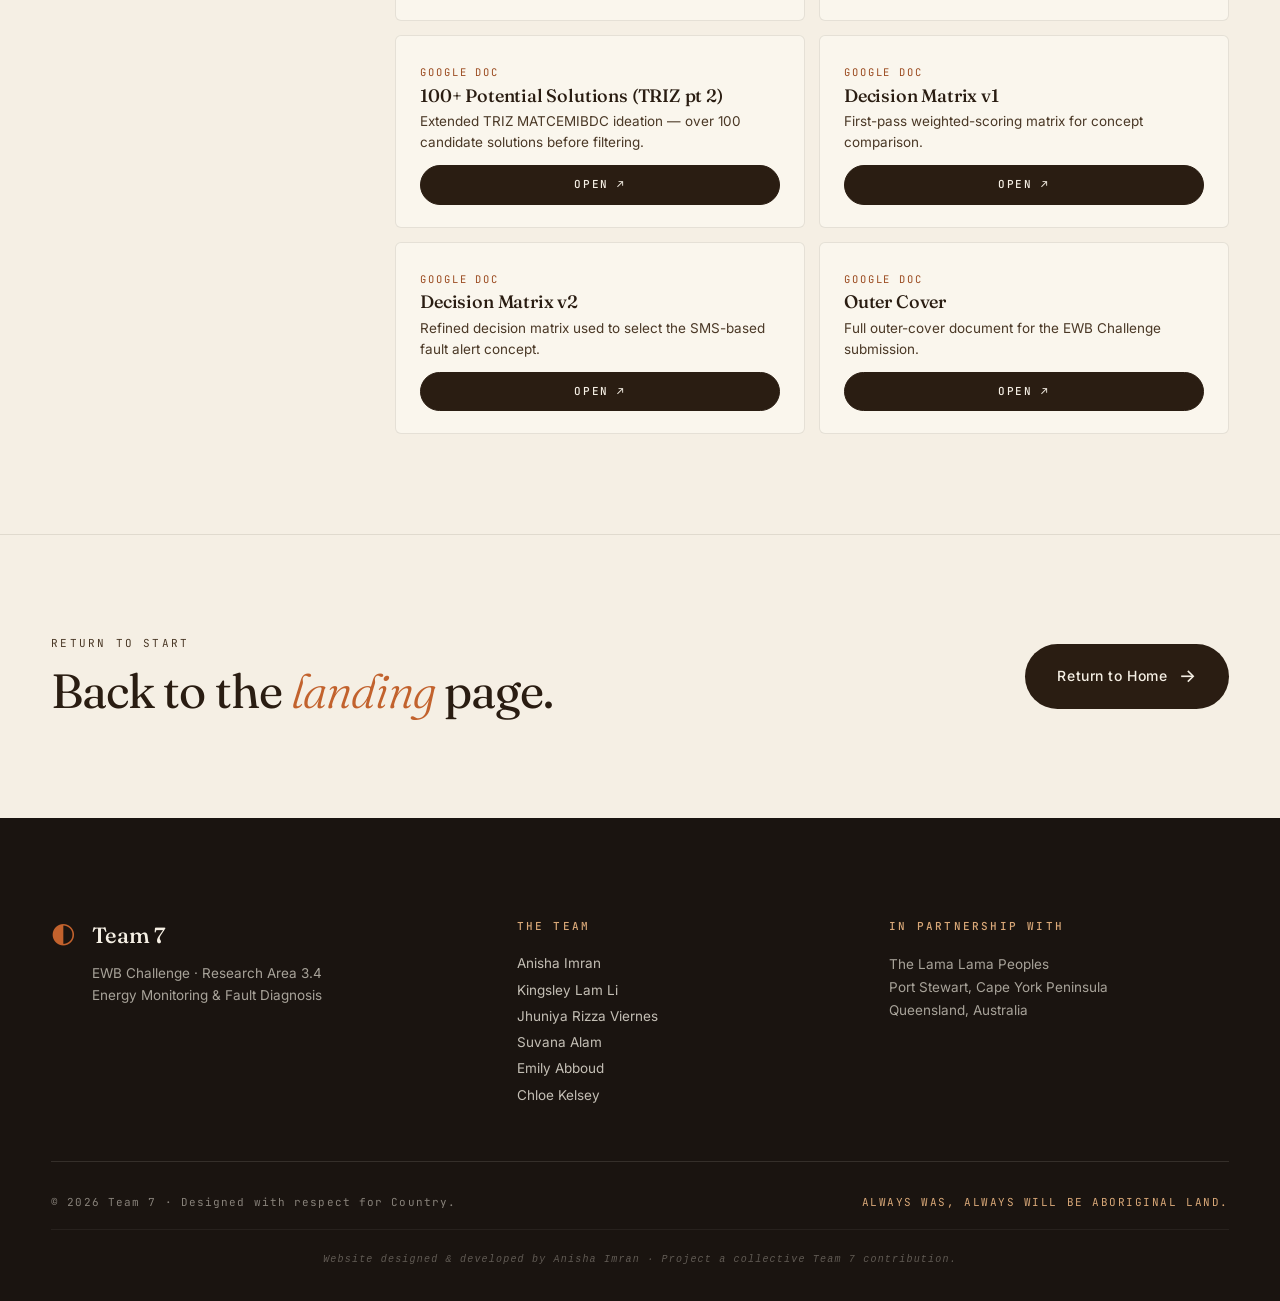
==== commit e8d291b4: "Appendix Completion" ====
--- a/appendix.html
+++ b/appendix.html
@@ -350,7 +350,7 @@
                         <a href="#funding-budget" class="toc-sublink">Budget breakdown</a>
                         <a href="#funding-bom" class="toc-sublink">Bill of materials</a>
                         <a href="#funding-tests" class="toc-sublink">Test records</a>
-                        <a href="#funding-prototype" class="toc-sublink">Prototype iterations</a>
+                        <a href="#funding-prototype" class="toc-sublink">Implementation plan</a>
                     </div>
 
                     <a href="#sec-solution" class="toc-link toc-link--top">
@@ -363,8 +363,19 @@
                         <a href="#solution-process" class="toc-sublink">Design process log</a>
                     </div>
 
+                    <a href="#sec-tasks" class="toc-link toc-link--top">
+                        <span class="toc-link__num">D.</span>
+                        <span class="toc-link__text">Task Deliverables</span>
+                    </a>
+                    <div class="toc-sub">
+                        <a href="#task-a" class="toc-sublink">Task A presentation</a>
+                        <a href="#task-b" class="toc-sublink">Task B desktop study</a>
+                        <a href="#task-c" class="toc-sublink">Task C presentation</a>
+                        <a href="#task-d" class="toc-sublink">Task D presentation</a>
+                    </div>
+
                     <a href="#sec-team" class="toc-link toc-link--top">
-                        <span class="toc-link__num">D.</span>
+                        <span class="toc-link__num">E.</span>
                         <span class="toc-link__text">Team &amp; Ideation Artefacts</span>
                     </a>
                     <div class="toc-sub">
@@ -418,16 +429,15 @@
                         </div>
                         <div class="doc-card__body">
                             <span class="doc-card__type">Google Doc</span>
-                            <h4 class="doc-card__title">PESTLE Working Document</h4>
-                            <p class="doc-card__desc">Full PESTLE notes with cited legislation and research sources for political, economic, social, technological, legal and environmental factors.</p>
+                            <h4 class="doc-card__title">EWB Team Project Documentation &amp; Project Outline</h4>
+                            <p class="doc-card__desc">Full team working document — research notes, PESTLE workings, references, project outline and supporting context built across the design journey.</p>
                         </div>
                         <div class="doc-card__actions">
                             <button class="doc-btn doc-btn--ghost" data-toggle-doc>Preview ▾</button>
                             <a class="doc-btn doc-btn--solid" href="https://docs.google.com/document/d/1-USNn0QOvtNiRs3V5EnhYASNvJ-AyYMOYef9CfUfLHU/edit?usp=sharing" target="_blank" rel="noopener">Open ↗</a>
                         </div>
                         <div class="doc-embed" hidden>
-                            <iframe src="https://docs.google.com/document/d/1-USNn0QOvtNiRs3V5EnhYASNvJ-AyYMOYef9CfUfLHU/preview" title="PESTLE Working Document" loading="lazy"></iframe>
-                            <p class="doc-embed__hint">Replace the iframe <code>src</code> with your Google Doc <code>/preview</code> URL.</p>
+                            <iframe src="https://docs.google.com/document/d/1-USNn0QOvtNiRs3V5EnhYASNvJ-AyYMOYef9CfUfLHU/preview" title="EWB Team Project Documentation" loading="lazy"></iframe>
                         </div>
                     </div>
                 </article>
@@ -439,7 +449,7 @@
                         each stakeholder's PESTLE alignment and engagement priority.
                     </p>
 
-                    <div class="doc-card">
+                    <div class="doc-card doc-card--placeholder">
                         <div class="doc-card__icon" aria-hidden="true">
                             <svg width="22" height="22" viewBox="0 0 24 24" fill="none" stroke="currentColor" stroke-width="1.6" stroke-linecap="round" stroke-linejoin="round">
                                 <path d="M14 2H6a2 2 0 0 0-2 2v16a2 2 0 0 0 2 2h12a2 2 0 0 0 2-2V8z"></path>
@@ -447,17 +457,9 @@
                             </svg>
                         </div>
                         <div class="doc-card__body">
-                            <span class="doc-card__type">Google Slides</span>
+                            <span class="doc-card__type">Coming soon</span>
                             <h4 class="doc-card__title">Stakeholder Analysis — Extended Notes</h4>
-                            <p class="doc-card__desc">Detailed write-up for each stakeholder group, including influence, responsibility, and engagement implications.</p>
-                        </div>
-                        <div class="doc-card__actions">
-                            <button class="doc-btn doc-btn--ghost" data-toggle-doc>Preview ▾</button>
-                            <a class="doc-btn doc-btn--solid" href="https://docs.google.com/presentation/d/14os8a_hzCYkH-BJAs9E1UguI3p44mZm-9wHoVVZ3mgs/edit?usp=sharing" target="_blank" rel="noopener">Open ↗</a>
-                        </div>
-                        <div class="doc-embed" hidden>
-                            <iframe src="https://docs.google.com/presentation/d/14os8a_hzCYkH-BJAs9E1UguI3p44mZm-9wHoVVZ3mgs/preview" title="Stakeholder Analysis" loading="lazy"></iframe>
-                            <p class="doc-embed__hint">Replace the iframe <code>src</code> with your Google Doc <code>/preview</code> URL.</p>
+                            <p class="doc-card__desc">Detailed write-up for each stakeholder group, including influence, responsibility, and engagement implications. <em>Document link to be added.</em></p>
                         </div>
                     </div>
                 </article>
@@ -487,7 +489,6 @@
                         </div>
                         <div class="doc-embed" hidden>
                             <iframe src="https://docs.google.com/document/d/1snaBZBf5giB6hg9A2KhkxPh5_kgResO2DckDrRoISM8/preview" title="User Journey Notes" loading="lazy"></iframe>
-                            <p class="doc-embed__hint">Replace the iframe <code>src</code> with your Google Doc <code>/preview</code> URL.</p>
                         </div>
                     </div>
                 </article>
@@ -506,7 +507,7 @@
                         <h2 class="appx-section__title">Funding, Cost &amp; Testing</h2>
                         <p class="appx-section__intro">
                             Full costings, bill of materials, prototype testing records, and
-                            the funding model behind making this system deployable on Country.
+                            the implementation plan behind making this system deployable on Country.
                         </p>
                     </div>
                 </header>
@@ -537,7 +538,6 @@
                         </div>
                         <div class="doc-embed" hidden>
                             <iframe src="https://docs.google.com/document/d/17buH7M2gCDyyn9Y1nJHklsfAzhc7MNNv9x4ndQrqDSg/preview" title="Cost and Funding Model" loading="lazy"></iframe>
-                            <p class="doc-embed__hint">Use the Sheet's <em>Publish to web → Embed</em> URL for best results.</p>
                         </div>
                     </div>
                 </article>
@@ -567,7 +567,6 @@
                         </div>
                         <div class="doc-embed" hidden>
                             <iframe src="https://docs.google.com/document/d/1dpk63otg3_69x-Urg3vPXpOTWmhZs4XvrDadd5_D_pA/preview" title="Bill of Materials" loading="lazy"></iframe>
-                            <p class="doc-embed__hint">Use the Sheet's <em>Publish to web → Embed</em> URL for best results.</p>
                         </div>
                     </div>
                 </article>
@@ -619,10 +618,11 @@
                 </article>
 
                 <article class="appx-block" id="funding-prototype">
-                    <h3 class="appx-block__title">B.4 · Prototype Iterations</h3>
-                    <p class="appx-block__lead">
-                        Iteration log for each prototype version, with photos, changes, and
-                        what we learned from each round.
+                    <h3 class="appx-block__title">B.4 · Implementation Plan</h3>
+                    <p class="appx-block__lead">
+                        Detailed rollout plan covering consultation, installation, post-implementation
+                        support and end-of-life — the operational backbone that takes the design from
+                        proposal to deployed system.
                     </p>
 
                     <div class="doc-card">
@@ -634,16 +634,15 @@
                         </div>
                         <div class="doc-card__body">
                             <span class="doc-card__type">Google Doc</span>
-                            <h4 class="doc-card__title">Prototype Iteration Log</h4>
-                            <p class="doc-card__desc">Versions, changes, results, and lessons from each prototype round.</p>
+                            <h4 class="doc-card__title">Implementation Plan</h4>
+                            <p class="doc-card__desc">Stage-by-stage rollout: consultation, installation, post-implementation support, and end-of-life.</p>
                         </div>
                         <div class="doc-card__actions">
                             <button class="doc-btn doc-btn--ghost" data-toggle-doc>Preview ▾</button>
                             <a class="doc-btn doc-btn--solid" href="https://docs.google.com/document/d/1Rtx2ba_XVWVDkrpVTHcCuVYpnovIg9nqA70kuRG0wvE/edit?usp=sharing" target="_blank" rel="noopener">Open ↗</a>
                         </div>
                         <div class="doc-embed" hidden>
-                            <iframe src="https://docs.google.com/document/d/1Rtx2ba_XVWVDkrpVTHcCuVYpnovIg9nqA70kuRG0wvE/preview" title="Prototype Iteration Log" loading="lazy"></iframe>
-                            <p class="doc-embed__hint">Replace the iframe <code>src</code> with your Google Doc <code>/preview</code> URL.</p>
+                            <iframe src="https://docs.google.com/document/d/1Rtx2ba_XVWVDkrpVTHcCuVYpnovIg9nqA70kuRG0wvE/preview" title="Implementation Plan" loading="lazy"></iframe>
                         </div>
                     </div>
                 </article>
@@ -693,7 +692,6 @@
                         </div>
                         <div class="doc-embed" hidden>
                             <iframe src="https://docs.google.com/document/d/1DTO1DL-WsOU2u7FT8MgTHu-v93XMCFHQlNbs6_EVcDo/preview" title="Design Specification" loading="lazy"></iframe>
-                            <p class="doc-embed__hint">Replace the iframe <code>src</code> with your Google Doc <code>/preview</code> URL.</p>
                         </div>
                     </div>
                 </article>
@@ -723,7 +721,6 @@
                         </div>
                         <div class="doc-embed" hidden>
                             <iframe src="https://docs.google.com/document/d/1nLZatnd0ozdLniE9H3s8-h9wQX5DZkymLir0qRnAupc/preview" title="Firmware Notes" loading="lazy"></iframe>
-                            <p class="doc-embed__hint">Replace the iframe <code>src</code> with your Google Doc <code>/preview</code> URL.</p>
                         </div>
                     </div>
                 </article>
@@ -753,7 +750,6 @@
                         </div>
                         <div class="doc-embed" hidden>
                             <iframe src="https://docs.google.com/document/d/1p6dWyqMQkLlzE_pGNQoTP1MUnq-O5lkBfYPughy_YZw/preview" title="Design Process Log" loading="lazy"></iframe>
-                            <p class="doc-embed__hint">Replace the iframe <code>src</code> with your Google Doc <code>/preview</code> URL.</p>
                         </div>
                     </div>
                 </article>
@@ -761,25 +757,166 @@
             </section>
 
             <!-- ============================================
-                 SECTION D · TEAM & IDEATION ARTEFACTS
+                 SECTION D · TASK DELIVERABLES
                  ============================================ -->
-            <section class="appx-section" id="sec-team">
+            <section class="appx-section" id="sec-tasks">
 
                 <header class="appx-section__head">
                     <div class="appx-section__marker">D.</div>
                     <div>
                         <span class="appx-section__eyebrow">Section D</span>
+                        <h2 class="appx-section__title">Task Deliverables</h2>
+                        <p class="appx-section__intro">
+                            The four core task submissions for the EWB Challenge — Task A through
+                            Task D — presented in full. Each is the consolidated deliverable for
+                            its stage of the design process.
+                        </p>
+                    </div>
+                </header>
+
+                <article class="appx-block" id="task-a">
+                    <h3 class="appx-block__title">D.1 · Task A Presentation</h3>
+                    <p class="appx-block__lead">
+                        First-stage task submission — initial framing, empathise phase findings
+                        and early community context.
+                    </p>
+
+                    <div class="doc-card">
+                        <div class="doc-card__icon" aria-hidden="true">
+                            <svg width="22" height="22" viewBox="0 0 24 24" fill="none" stroke="currentColor" stroke-width="1.6" stroke-linecap="round" stroke-linejoin="round">
+                                <rect x="2" y="3" width="20" height="14" rx="2"></rect>
+                                <line x1="8" y1="21" x2="16" y2="21"></line>
+                                <line x1="12" y1="17" x2="12" y2="21"></line>
+                            </svg>
+                        </div>
+                        <div class="doc-card__body">
+                            <span class="doc-card__type">Google Slides</span>
+                            <h4 class="doc-card__title">Task A — Presentation</h4>
+                            <p class="doc-card__desc">Stage 1 task submission for the EWB Challenge.</p>
+                        </div>
+                        <div class="doc-card__actions">
+                            <button class="doc-btn doc-btn--ghost" data-toggle-doc>Preview ▾</button>
+                            <a class="doc-btn doc-btn--solid" href="https://docs.google.com/presentation/d/1NBbeGPVlR8GgNPf6Ss0kZB24QKhdPf5cNIZiqMH9trg/edit?usp=sharing" target="_blank" rel="noopener">Open ↗</a>
+                        </div>
+                        <div class="doc-embed" hidden>
+                            <iframe src="https://docs.google.com/presentation/d/1NBbeGPVlR8GgNPf6Ss0kZB24QKhdPf5cNIZiqMH9trg/preview" title="Task A Presentation" loading="lazy"></iframe>
+                        </div>
+                    </div>
+                </article>
+
+                <article class="appx-block" id="task-b">
+                    <h3 class="appx-block__title">D.2 · Task B Desktop Study</h3>
+                    <p class="appx-block__lead">
+                        Second-stage task submission — desktop research, deeper context analysis
+                        and groundwork for the define phase.
+                    </p>
+
+                    <div class="doc-card">
+                        <div class="doc-card__icon" aria-hidden="true">
+                            <svg width="22" height="22" viewBox="0 0 24 24" fill="none" stroke="currentColor" stroke-width="1.6" stroke-linecap="round" stroke-linejoin="round">
+                                <path d="M14 2H6a2 2 0 0 0-2 2v16a2 2 0 0 0 2 2h12a2 2 0 0 0 2-2V8z"></path>
+                                <polyline points="14 2 14 8 20 8"></polyline>
+                                <line x1="8" y1="13" x2="16" y2="13"></line>
+                                <line x1="8" y1="17" x2="16" y2="17"></line>
+                            </svg>
+                        </div>
+                        <div class="doc-card__body">
+                            <span class="doc-card__type">Google Doc</span>
+                            <h4 class="doc-card__title">Task B — Desktop Study</h4>
+                            <p class="doc-card__desc">Stage 2 task submission for the EWB Challenge.</p>
+                        </div>
+                        <div class="doc-card__actions">
+                            <button class="doc-btn doc-btn--ghost" data-toggle-doc>Preview ▾</button>
+                            <a class="doc-btn doc-btn--solid" href="https://docs.google.com/document/d/14uNCElhBfCVdnpT8s6Op40zIo-hFw1t_IH9T2M4HEPM/edit?usp=sharing" target="_blank" rel="noopener">Open ↗</a>
+                        </div>
+                        <div class="doc-embed" hidden>
+                            <iframe src="https://docs.google.com/document/d/14uNCElhBfCVdnpT8s6Op40zIo-hFw1t_IH9T2M4HEPM/preview" title="Task B Desktop Study" loading="lazy"></iframe>
+                        </div>
+                    </div>
+                </article>
+
+                <article class="appx-block" id="task-c">
+                    <h3 class="appx-block__title">D.3 · Task C Presentation</h3>
+                    <p class="appx-block__lead">
+                        Third-stage task submission — ideation outcomes, concept evaluation
+                        and the path to selecting the SMS-based fault-alert direction.
+                    </p>
+
+                    <div class="doc-card">
+                        <div class="doc-card__icon" aria-hidden="true">
+                            <svg width="22" height="22" viewBox="0 0 24 24" fill="none" stroke="currentColor" stroke-width="1.6" stroke-linecap="round" stroke-linejoin="round">
+                                <rect x="2" y="3" width="20" height="14" rx="2"></rect>
+                                <line x1="8" y1="21" x2="16" y2="21"></line>
+                                <line x1="12" y1="17" x2="12" y2="21"></line>
+                            </svg>
+                        </div>
+                        <div class="doc-card__body">
+                            <span class="doc-card__type">Google Slides</span>
+                            <h4 class="doc-card__title">Task C — Presentation</h4>
+                            <p class="doc-card__desc">Stage 3 task submission for the EWB Challenge.</p>
+                        </div>
+                        <div class="doc-card__actions">
+                            <button class="doc-btn doc-btn--ghost" data-toggle-doc>Preview ▾</button>
+                            <a class="doc-btn doc-btn--solid" href="https://docs.google.com/presentation/d/1_IFTZgteCxk1dnR9JIwZYot7rWm10miRK1PiuODyC04/edit?usp=sharing" target="_blank" rel="noopener">Open ↗</a>
+                        </div>
+                        <div class="doc-embed" hidden>
+                            <iframe src="https://docs.google.com/presentation/d/1_IFTZgteCxk1dnR9JIwZYot7rWm10miRK1PiuODyC04/preview" title="Task C Presentation" loading="lazy"></iframe>
+                        </div>
+                    </div>
+                </article>
+
+                <article class="appx-block" id="task-d">
+                    <h3 class="appx-block__title">D.4 · Task D Presentation</h3>
+                    <p class="appx-block__lead">
+                        Final task submission — the full proposal: solution design, viability,
+                        implementation, and the complete case for taking the system to Country.
+                    </p>
+
+                    <div class="doc-card">
+                        <div class="doc-card__icon" aria-hidden="true">
+                            <svg width="22" height="22" viewBox="0 0 24 24" fill="none" stroke="currentColor" stroke-width="1.6" stroke-linecap="round" stroke-linejoin="round">
+                                <rect x="2" y="3" width="20" height="14" rx="2"></rect>
+                                <line x1="8" y1="21" x2="16" y2="21"></line>
+                                <line x1="12" y1="17" x2="12" y2="21"></line>
+                            </svg>
+                        </div>
+                        <div class="doc-card__body">
+                            <span class="doc-card__type">Google Slides</span>
+                            <h4 class="doc-card__title">Task D — Presentation</h4>
+                            <p class="doc-card__desc">Final-stage task submission for the EWB Challenge.</p>
+                        </div>
+                        <div class="doc-card__actions">
+                            <button class="doc-btn doc-btn--ghost" data-toggle-doc>Preview ▾</button>
+                            <a class="doc-btn doc-btn--solid" href="https://docs.google.com/presentation/d/14os8a_hzCYkH-BJAs9E1UguI3p44mZm-9wHoVVZ3mgs/edit?usp=sharing" target="_blank" rel="noopener">Open ↗</a>
+                        </div>
+                        <div class="doc-embed" hidden>
+                            <iframe src="https://docs.google.com/presentation/d/14os8a_hzCYkH-BJAs9E1UguI3p44mZm-9wHoVVZ3mgs/preview" title="Task D Presentation" loading="lazy"></iframe>
+                        </div>
+                    </div>
+                </article>
+
+            </section>
+
+            <!-- ============================================
+                 SECTION E · TEAM & IDEATION ARTEFACTS
+                 ============================================ -->
+            <section class="appx-section" id="sec-team">
+
+                <header class="appx-section__head">
+                    <div class="appx-section__marker">E.</div>
+                    <div>
+                        <span class="appx-section__eyebrow">Section E</span>
                         <h2 class="appx-section__title">Team &amp; Ideation Artefacts</h2>
                         <p class="appx-section__intro">
                             Supporting documents from the team's working process — charter,
-                            TRIZ exploration, decision matrices, implementation plan and the
-                            full outer cover document.
+                            TRIZ exploration, decision matrices and the full outer cover
+                            document for the submission.
                         </p>
                     </div>
                 </header>
 
                 <article class="appx-block" id="team-supporting">
-                    <h3 class="appx-block__title">D.1 · Supporting Documents</h3>
+                    <h3 class="appx-block__title">E.1 · Supporting Documents</h3>
                     <p class="appx-block__lead">
                         Source artefacts from across the design process, available for direct review.
                     </p>
@@ -828,15 +965,6 @@
                                 <p class="doc-card__desc">Refined decision matrix used to select the SMS-based fault alert concept.</p>
                             </div>
                             <a class="doc-btn doc-btn--solid doc-btn--full" href="https://docs.google.com/document/d/1F9n3IrZyMstuSetYyS16RF9uK_0LfVElItj2AA-DKTk/edit?usp=sharing" target="_blank" rel="noopener">Open ↗</a>
-                        </div>
-
-                        <div class="doc-card doc-card--compact">
-                            <div class="doc-card__body">
-                                <span class="doc-card__type">Google Doc</span>
-                                <h4 class="doc-card__title">Implementation Plan</h4>
-                                <p class="doc-card__desc">Detailed rollout plan covering consultation, installation, post-implementation and end-of-life.</p>
-                            </div>
-                            <a class="doc-btn doc-btn--solid doc-btn--full" href="https://docs.google.com/document/d/1Rtx2ba_XVWVDkrpVTHcCuVYpnovIg9nqA70kuRG0wvE/edit?usp=sharing" target="_blank" rel="noopener">Open ↗</a>
                         </div>
 
                         <div class="doc-card doc-card--compact">
--- a/style.css
+++ b/style.css
@@ -5777,4 +5777,42 @@
         justify-items: center;
     }
     .donut { width: 280px; height: 280px; }
+}
+/* ============================================
+   APPENDIX · PLACEHOLDER DOC CARD
+   ============================================ */
+
+.doc-card--placeholder {
+    background: repeating-linear-gradient(
+        135deg,
+        var(--paper),
+        var(--paper) 10px,
+        rgba(232, 220, 196, 0.4) 10px,
+        rgba(232, 220, 196, 0.4) 12px
+    );
+    grid-template-columns: 44px 1fr;
+    opacity: 0.85;
+}
+
+.doc-card--placeholder:hover {
+    border-color: rgba(42, 29, 18, 0.1);
+    box-shadow: none;
+}
+
+.doc-card--placeholder:hover::before {
+    transform: scaleY(0);
+}
+
+.doc-card--placeholder .doc-card__icon {
+    background: rgba(232, 220, 196, 0.6);
+    color: var(--ink-soft);
+    border-color: rgba(42, 29, 18, 0.1);
+}
+
+.doc-card--placeholder .doc-card__type {
+    color: var(--ink-soft);
+    background: var(--bone-warm);
+    padding: 2px 10px;
+    border-radius: 100px;
+    font-style: italic;
 }
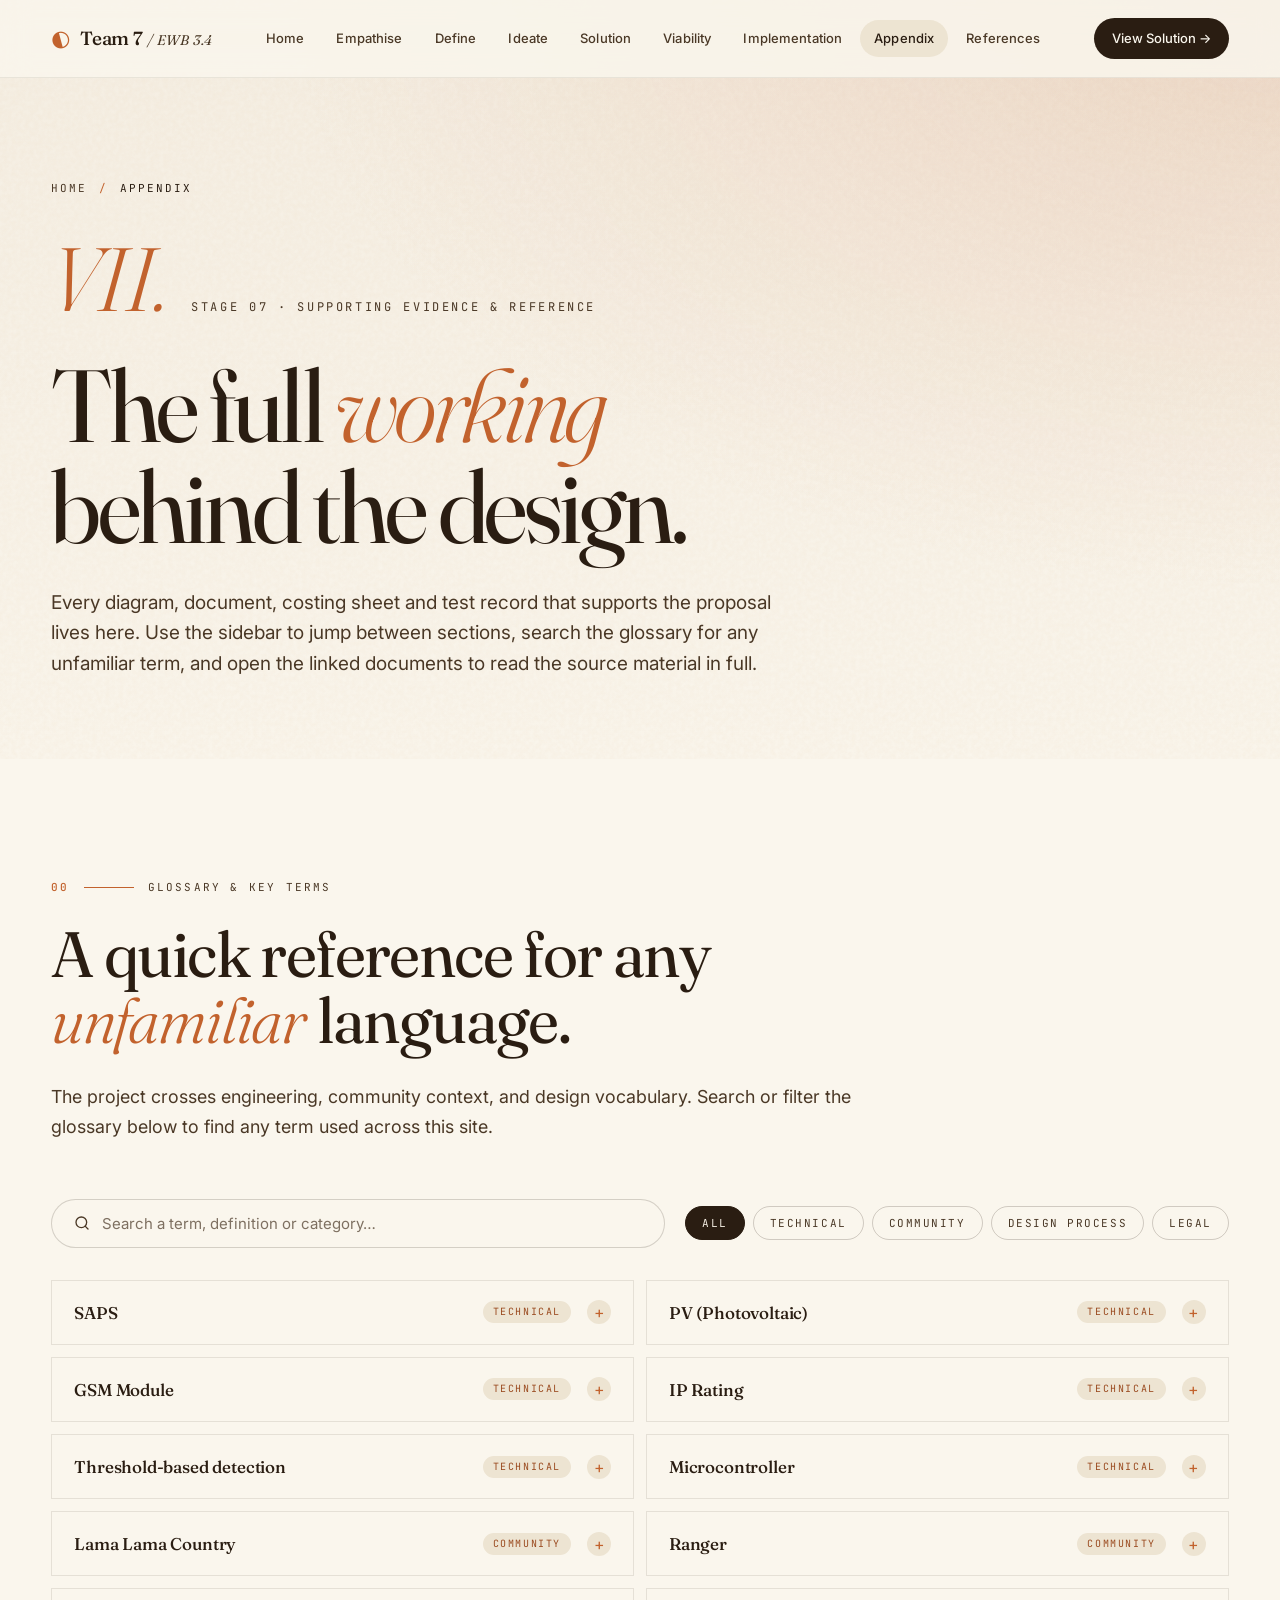
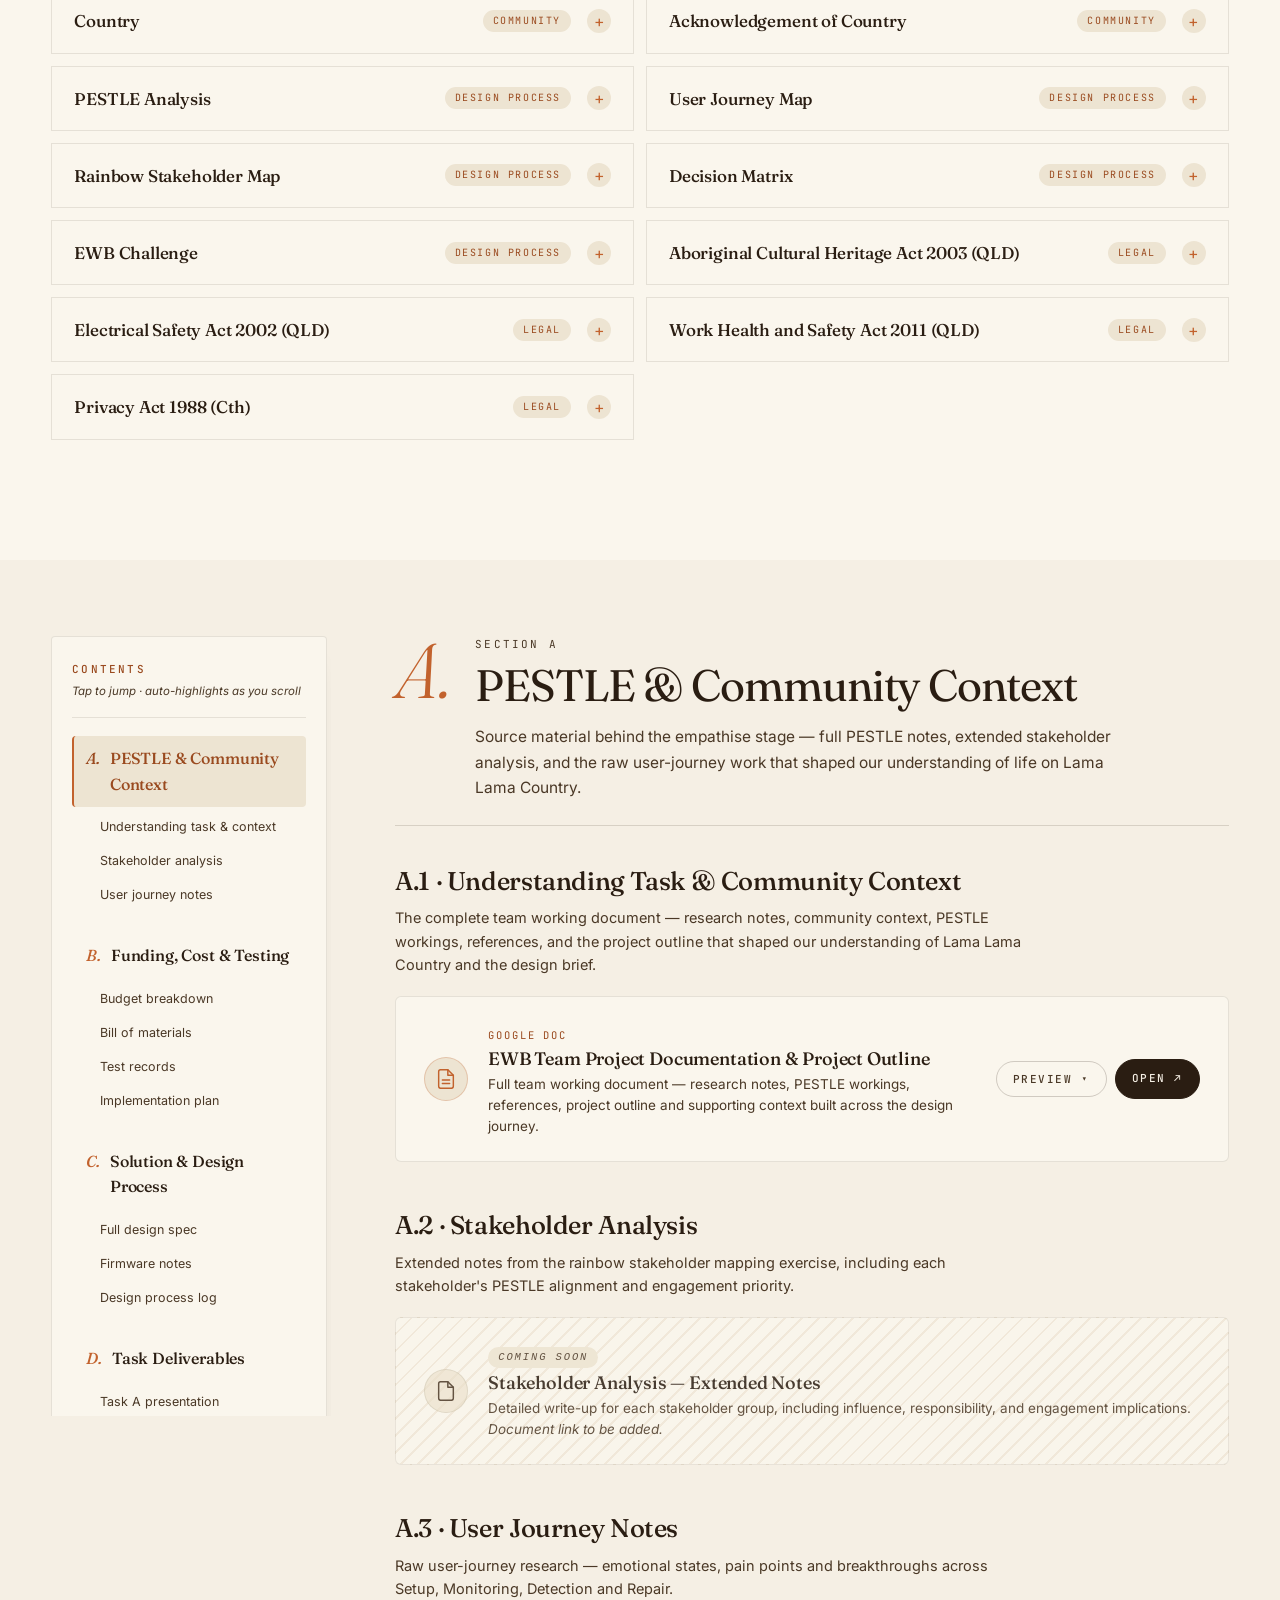
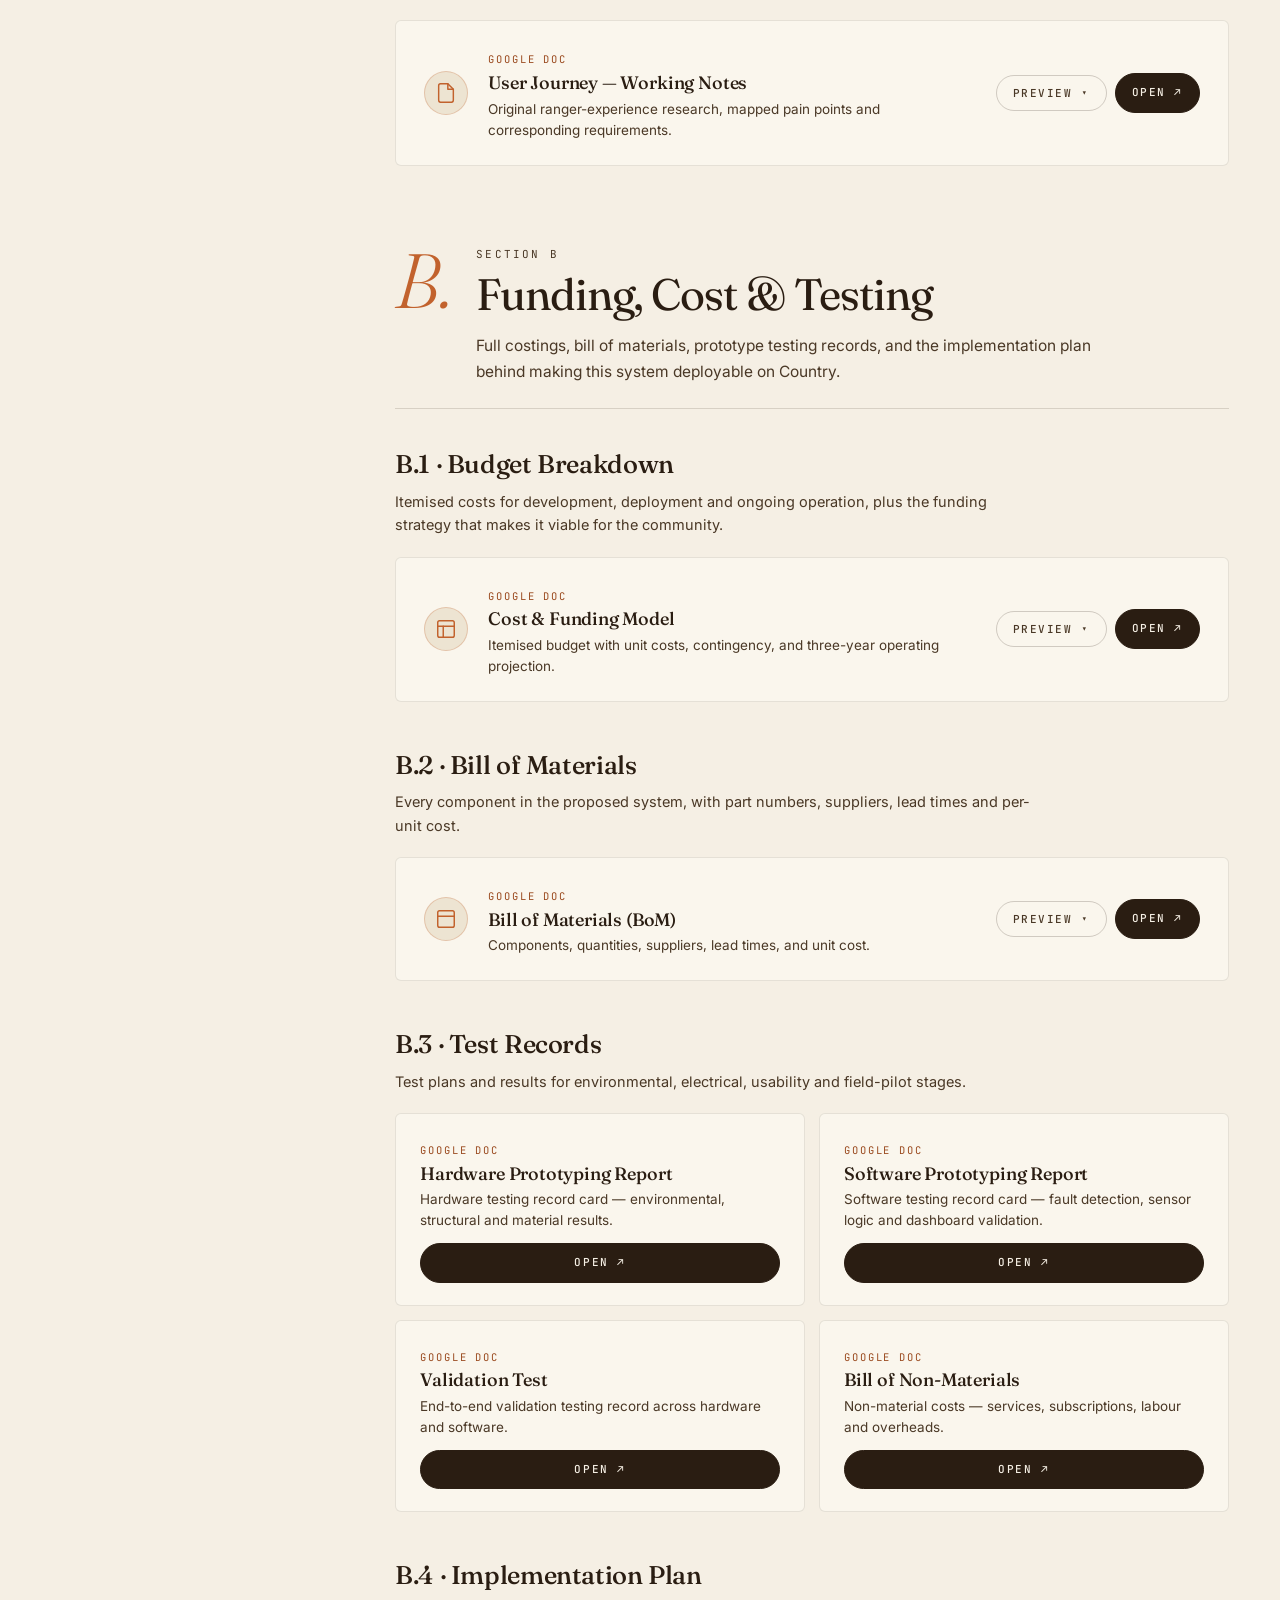
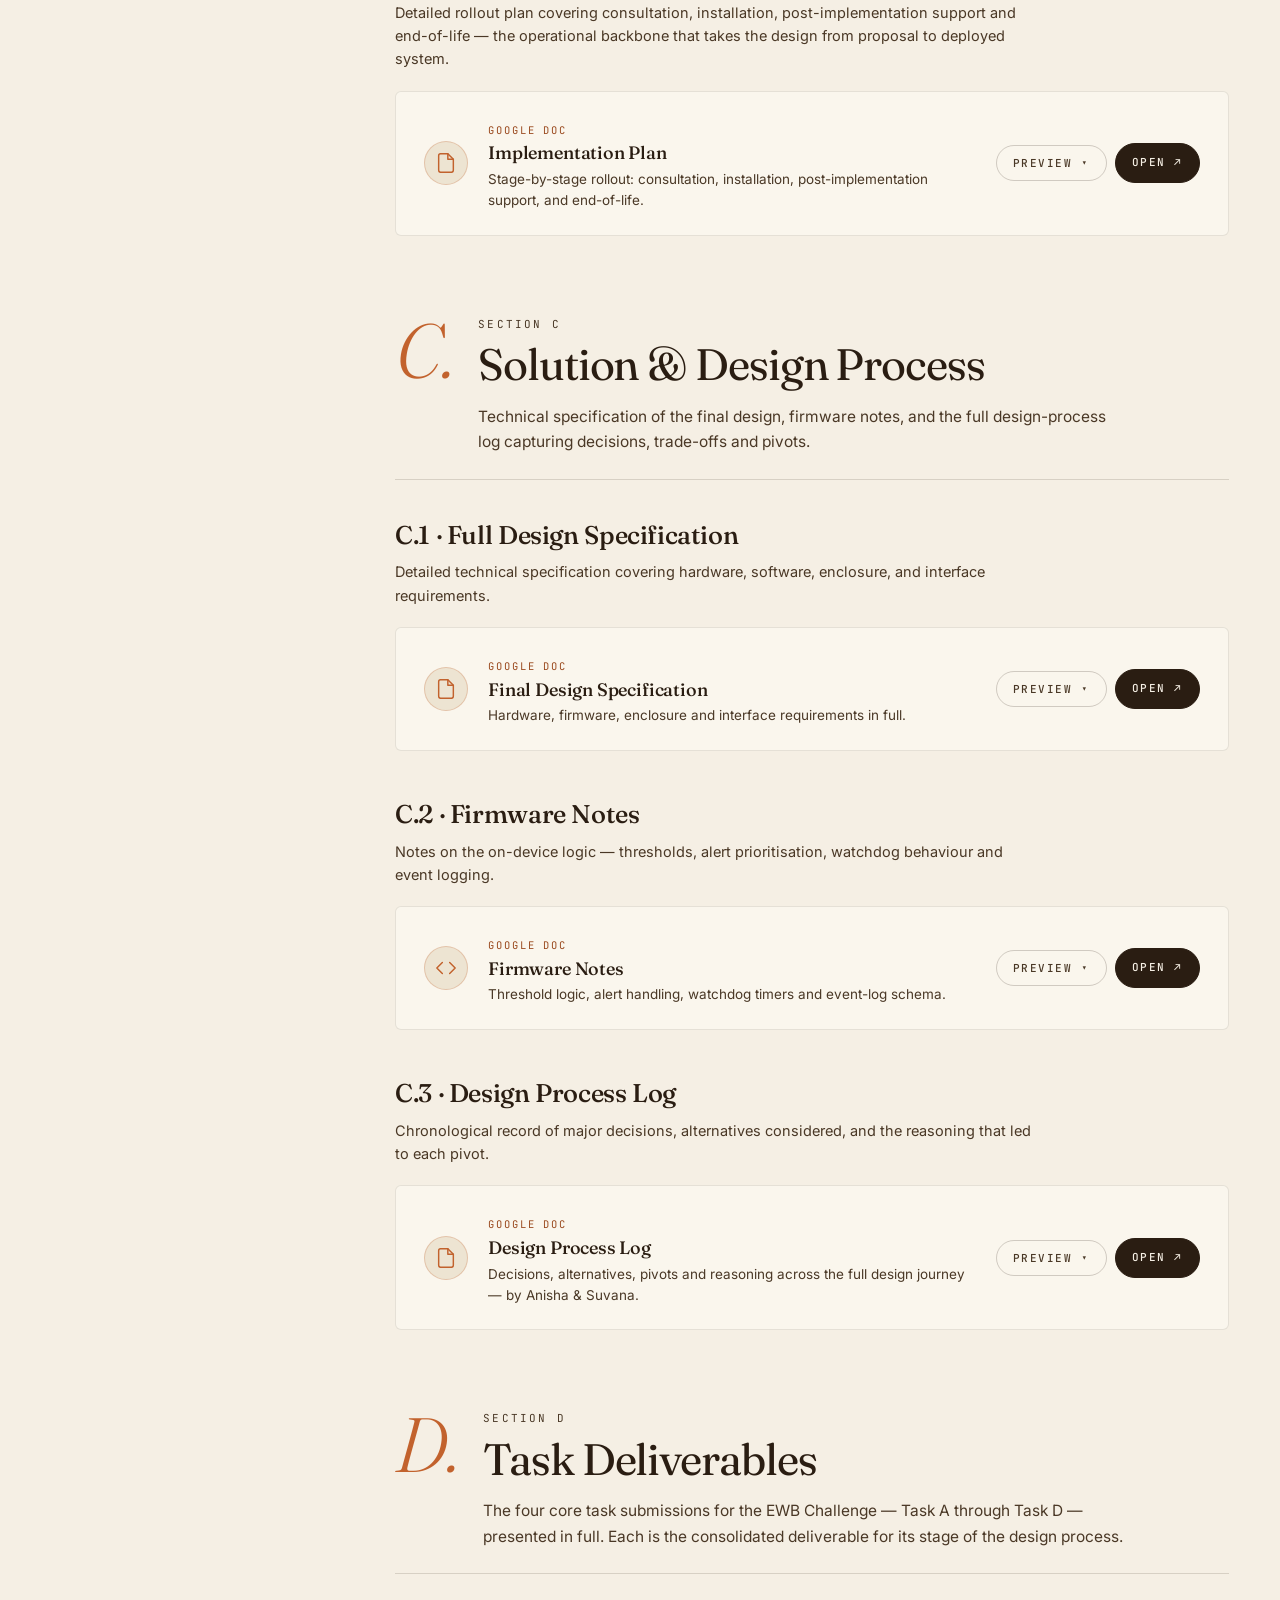
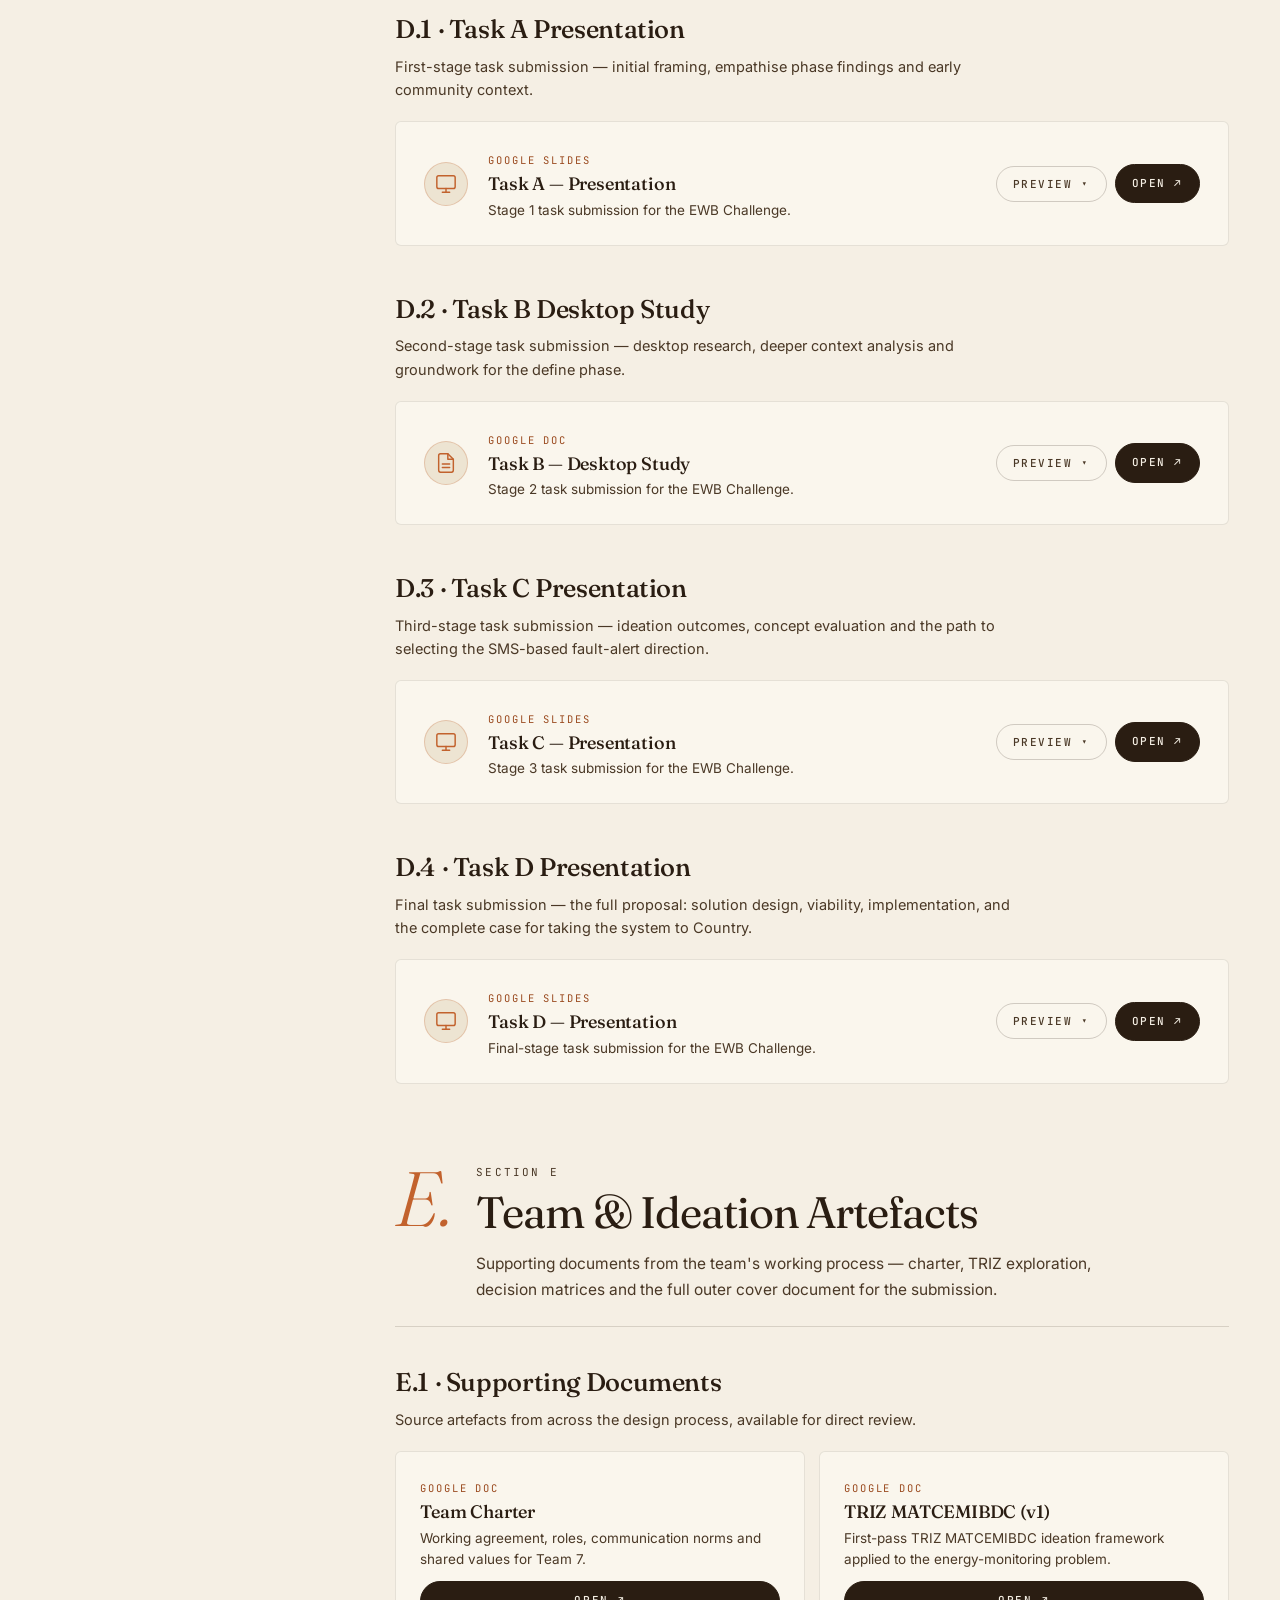
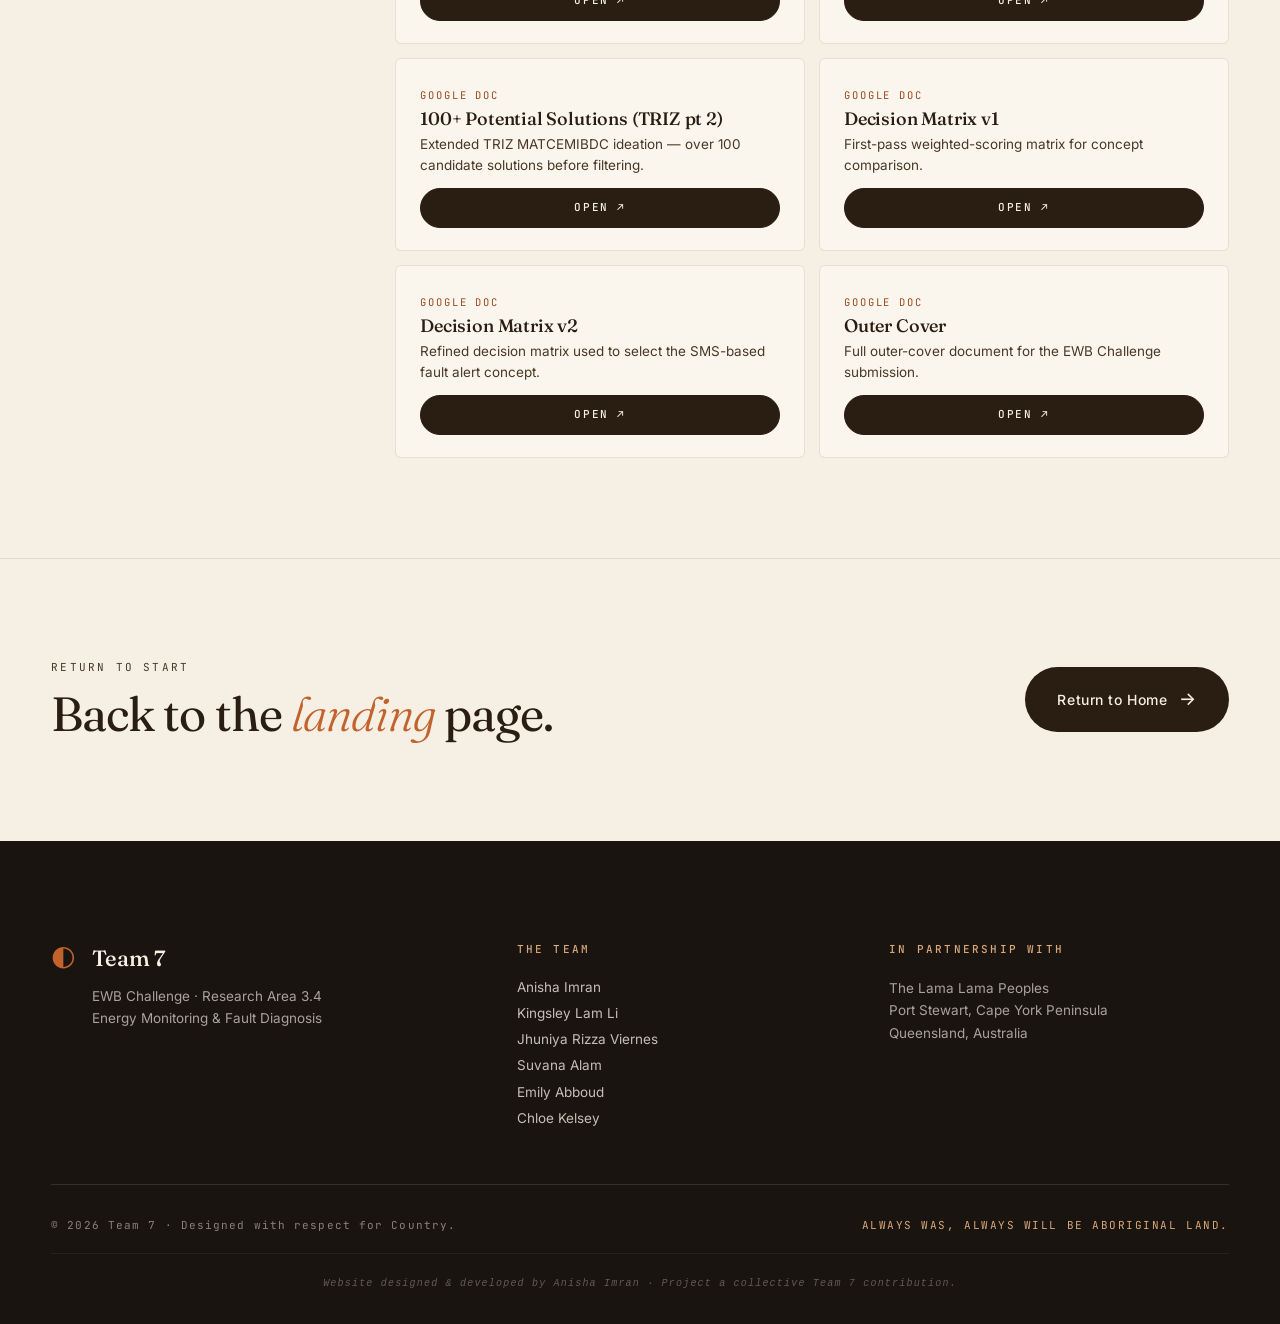
==== commit 74d8bb82: "Appendix Links" ====
--- a/appendix.html
+++ b/appendix.html
@@ -337,7 +337,7 @@
                         <span class="toc-link__text">PESTLE &amp; Community Context</span>
                     </a>
                     <div class="toc-sub">
-                        <a href="#context-pestle" class="toc-sublink">PESTLE deep-dive</a>
+                        <a href="#context-pestle" class="toc-sublink">Understanding task &amp; context</a>
                         <a href="#context-stakeholders" class="toc-sublink">Stakeholder analysis</a>
                         <a href="#context-journey" class="toc-sublink">User journey notes</a>
                     </div>
@@ -412,10 +412,11 @@
                 </header>
 
                 <article class="appx-block" id="context-pestle">
-                    <h3 class="appx-block__title">A.1 · PESTLE Deep-Dive</h3>
-                    <p class="appx-block__lead">
-                        The complete PESTLE working document, including longer-form notes,
-                        legislation references, and the sources we consulted for each lens.
+                    <h3 class="appx-block__title">A.1 · Understanding Task &amp; Community Context</h3>
+                    <p class="appx-block__lead">
+                        The complete team working document — research notes, community context,
+                        PESTLE workings, references, and the project outline that shaped our
+                        understanding of Lama Lama Country and the design brief.
                     </p>
 
                     <div class="doc-card">
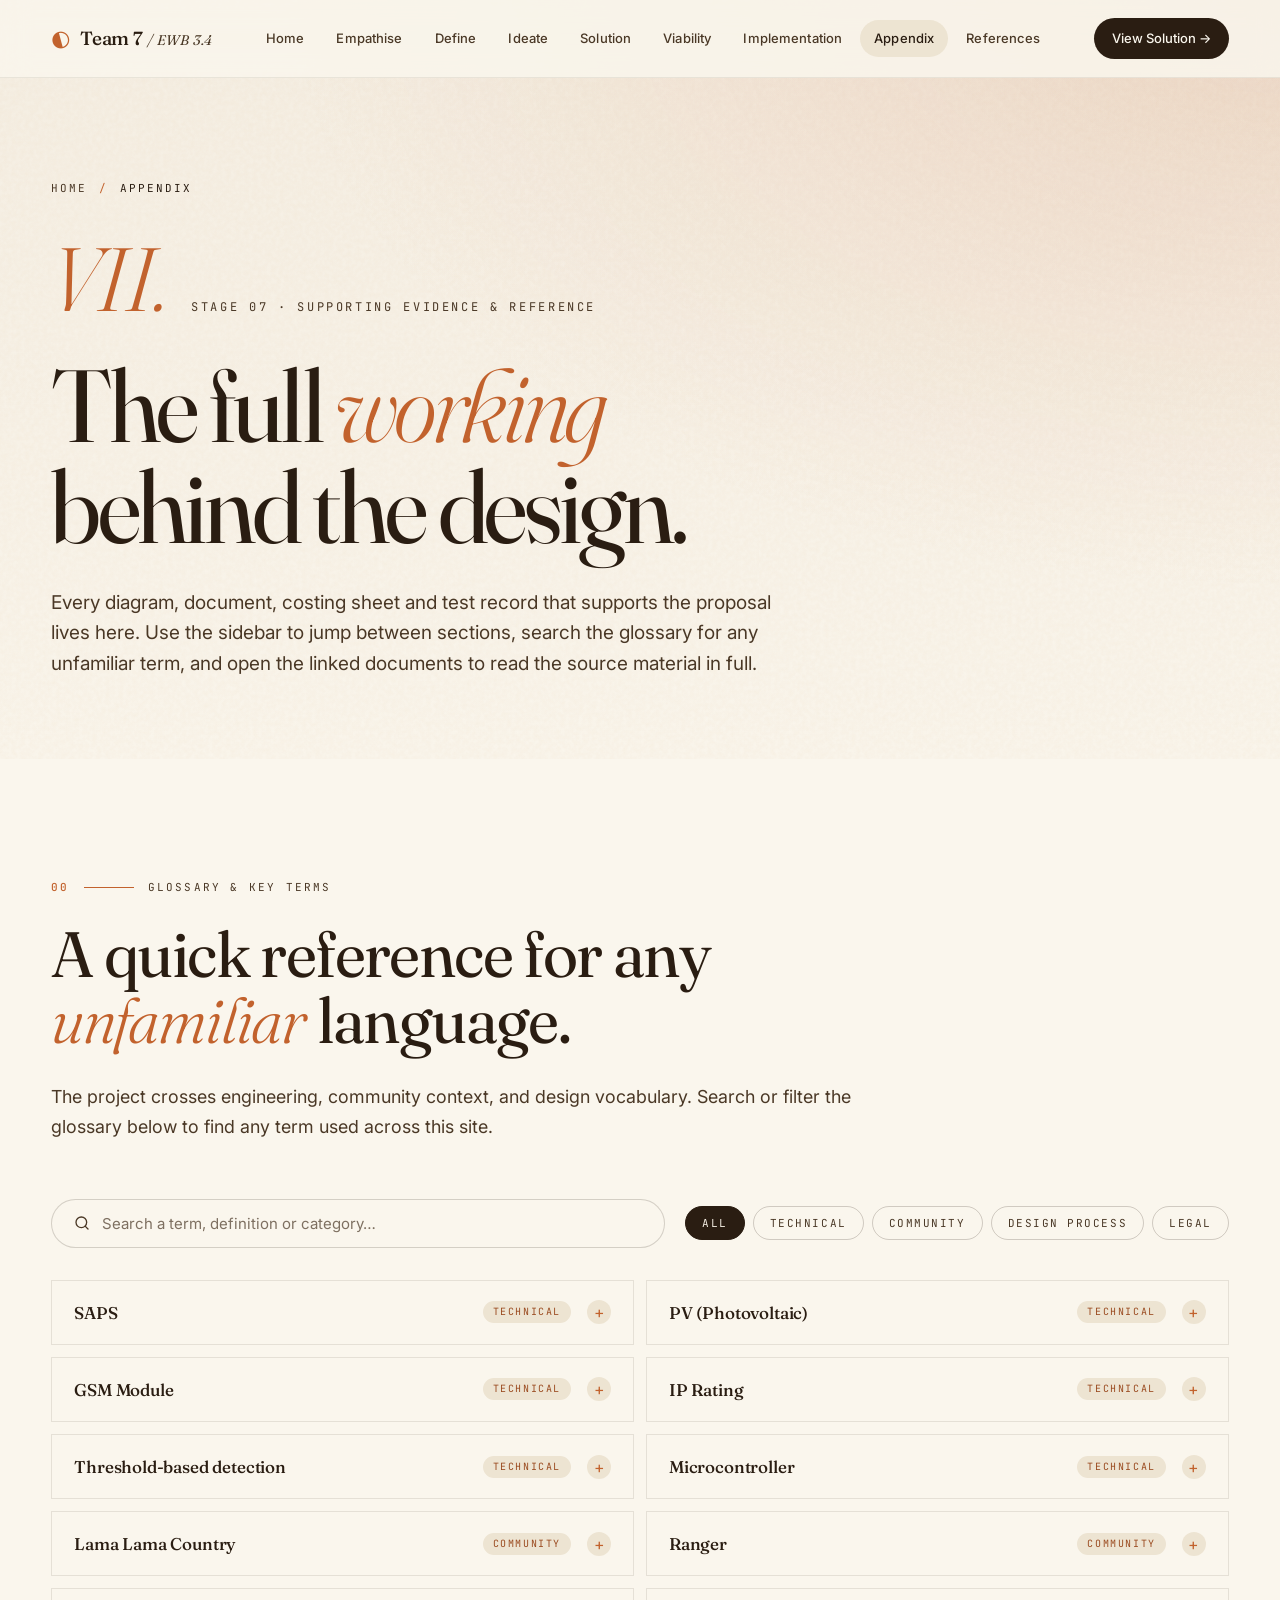
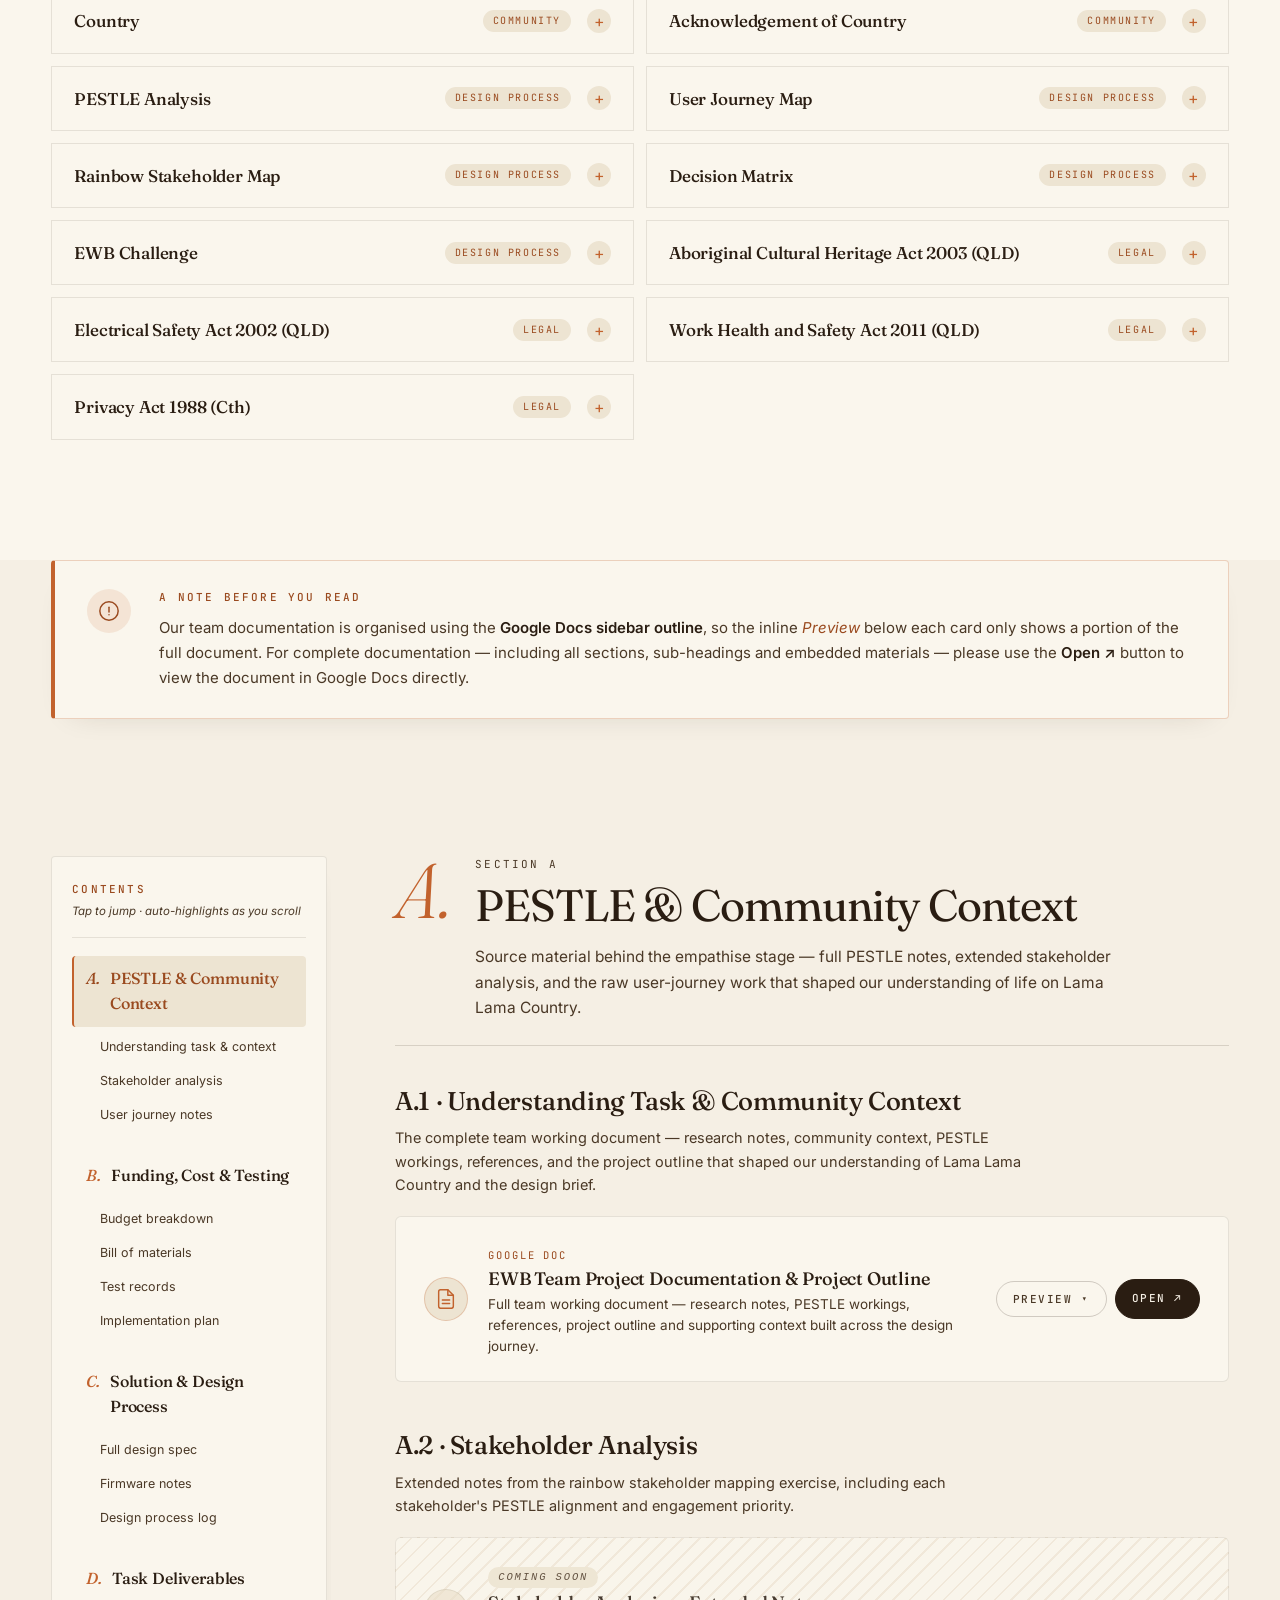
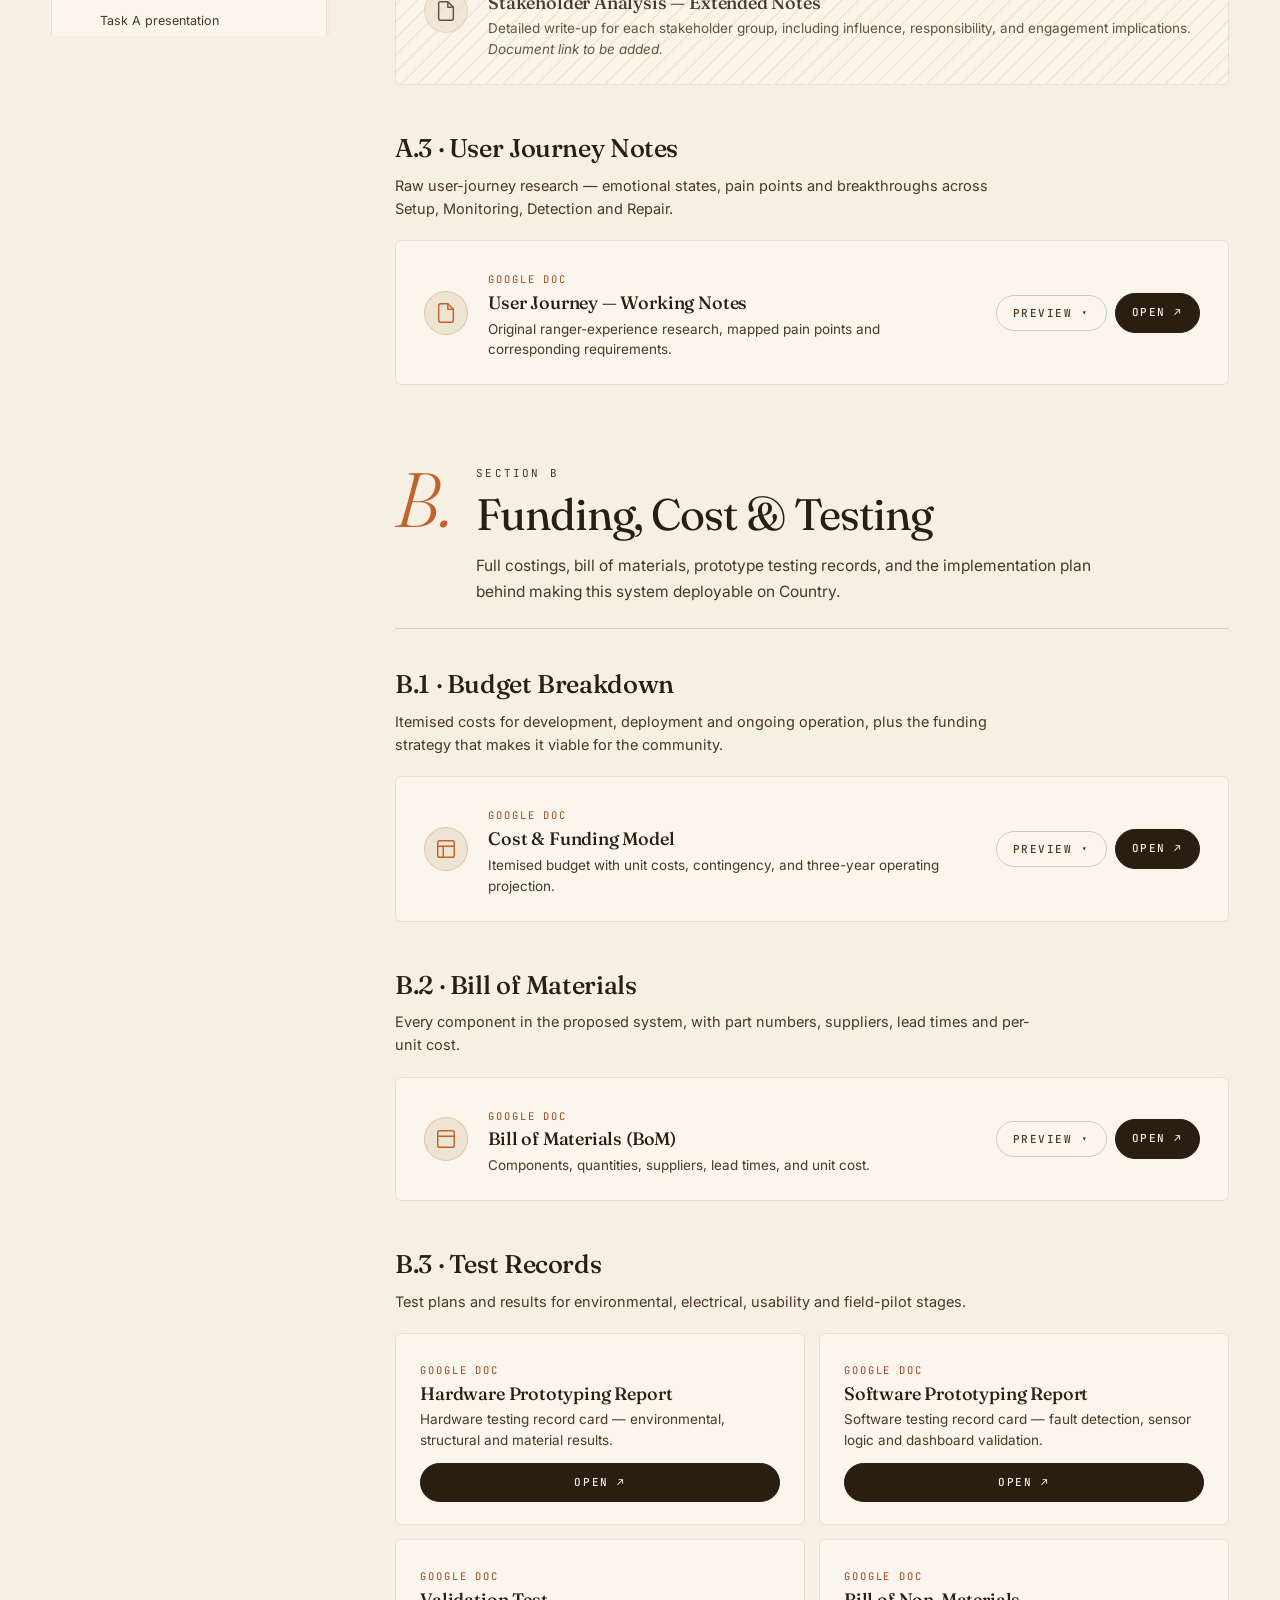
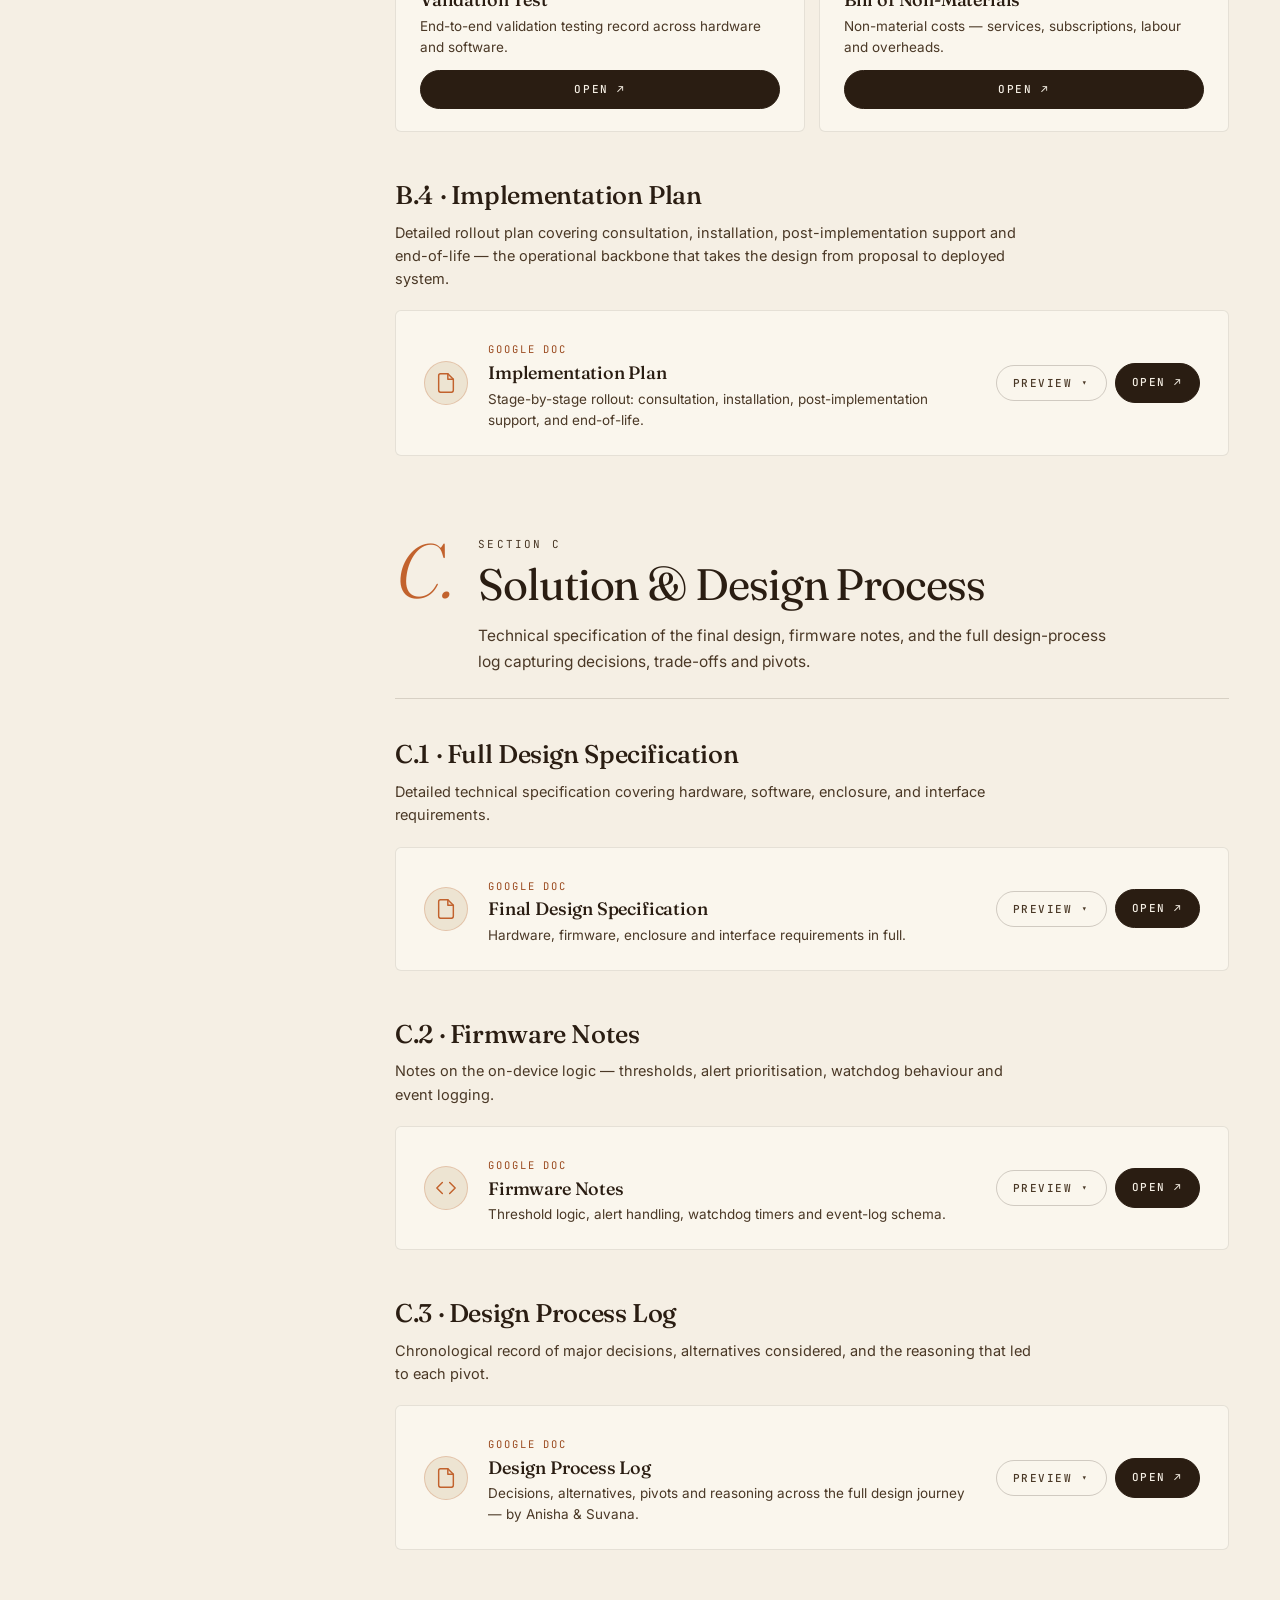
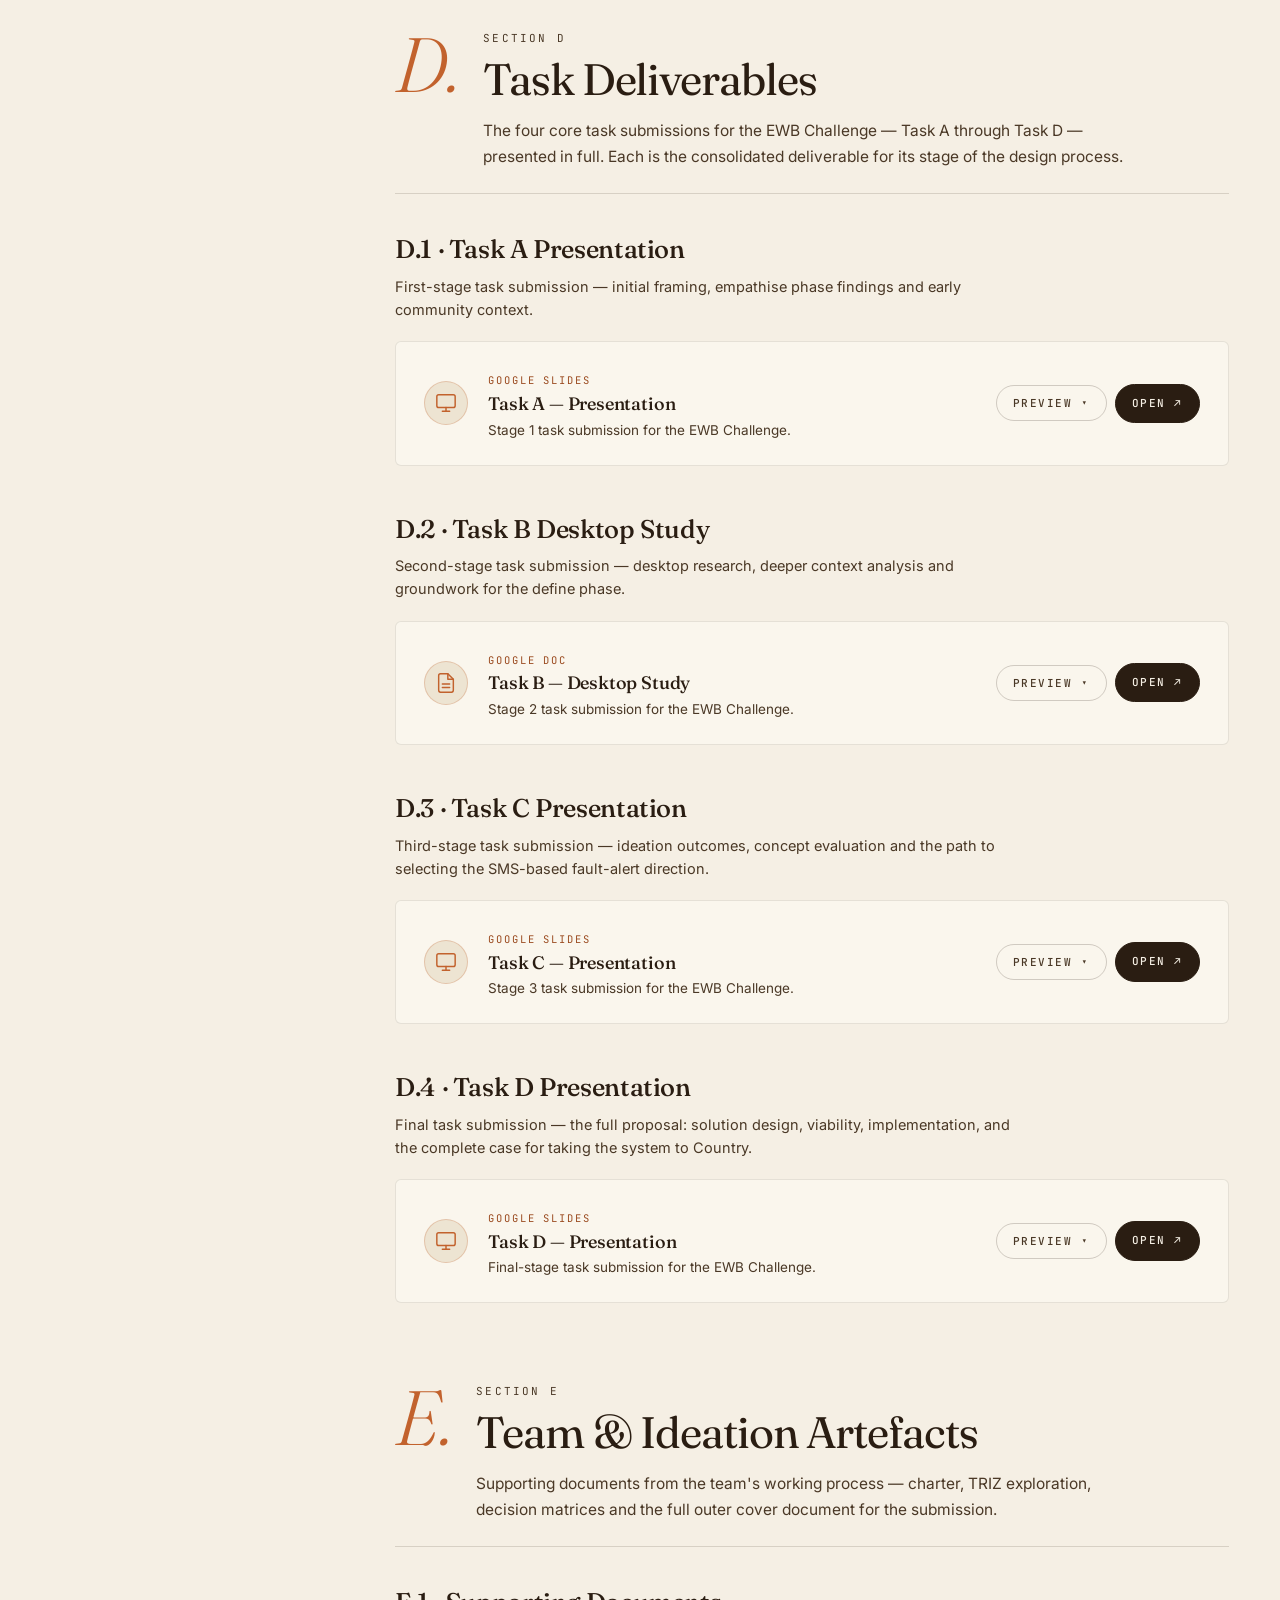
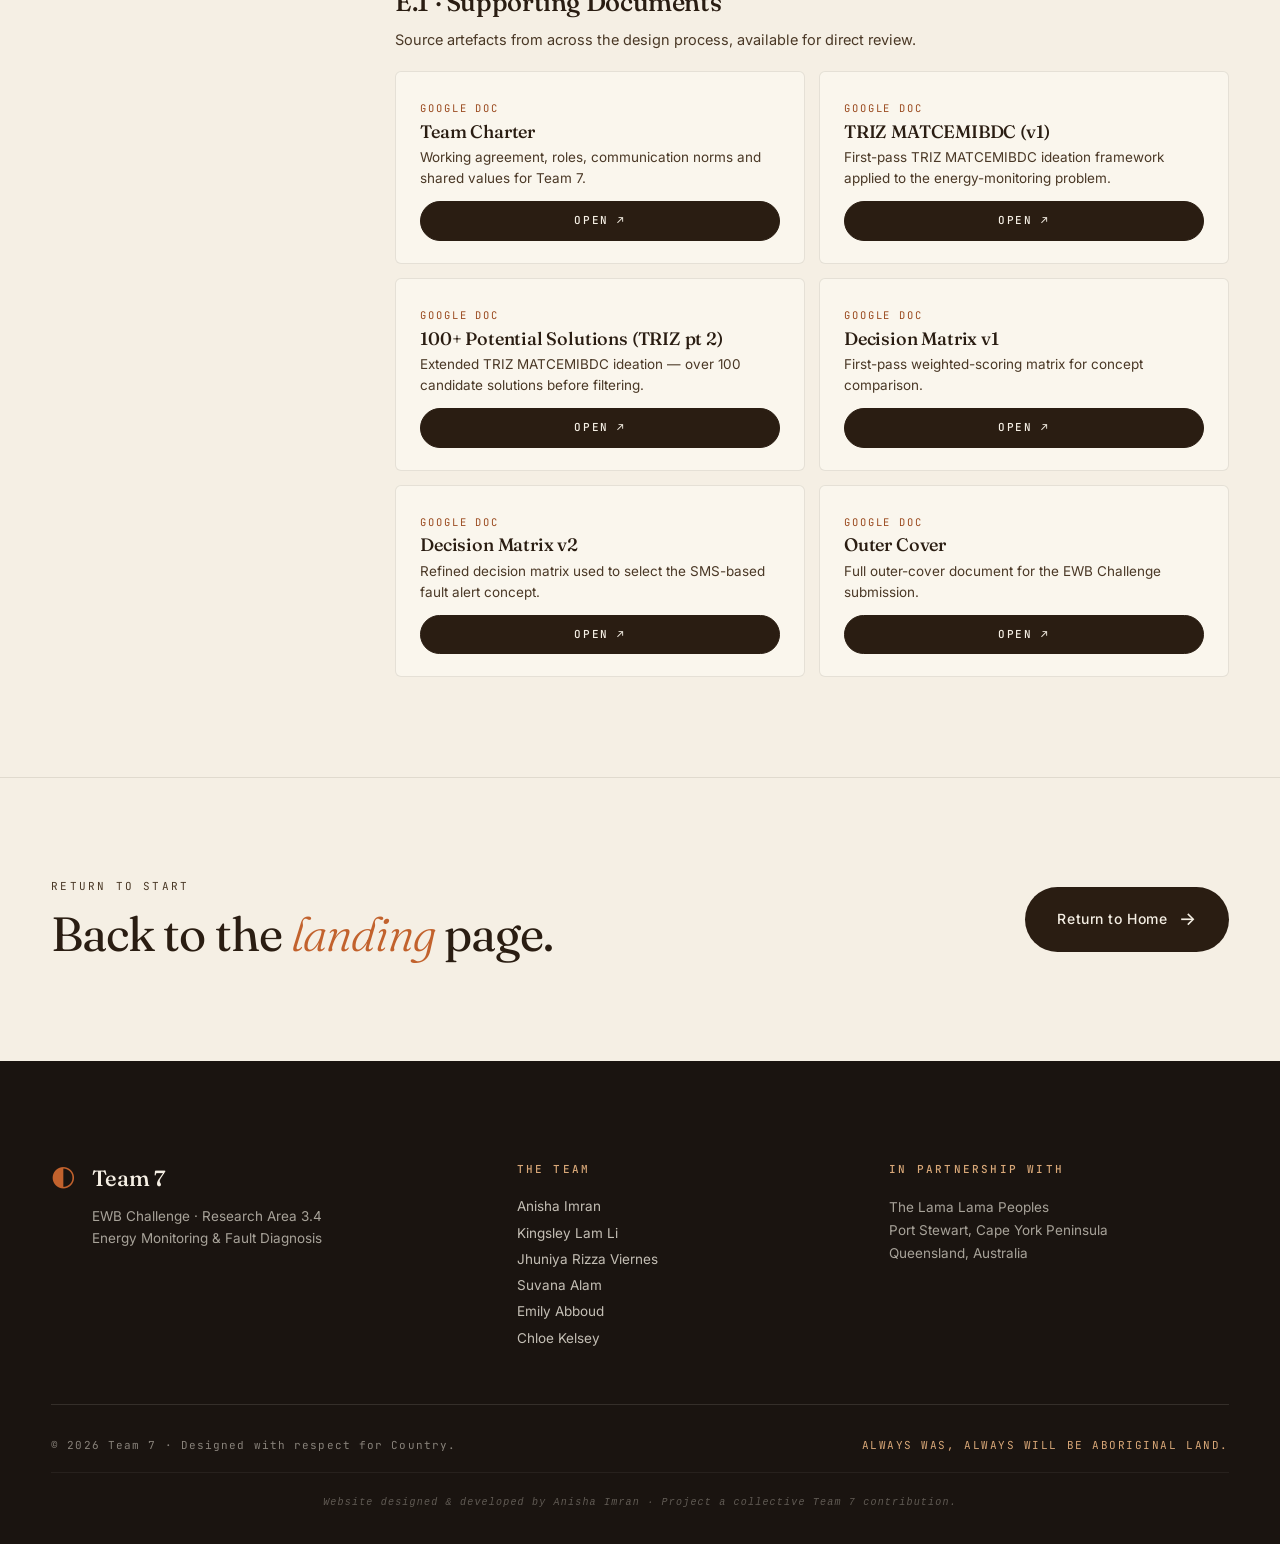
==== commit 72f42d0f: "Suggested Edits" ====
--- a/appendix.html
+++ b/appendix.html
@@ -318,7 +318,30 @@
 
         </div>
     </section>
-
+    <!-- PREVIEW NOTICE -->
+        <section class="block block--bone preview-notice-wrap">
+            <div class="block__inner">
+                <aside class="preview-notice">
+                    <div class="preview-notice__icon" aria-hidden="true">
+                        <svg width="22" height="22" viewBox="0 0 24 24" fill="none" stroke="currentColor" stroke-width="1.6" stroke-linecap="round" stroke-linejoin="round">
+                            <circle cx="12" cy="12" r="10"></circle>
+                            <line x1="12" y1="8" x2="12" y2="13"></line>
+                            <line x1="12" y1="16" x2="12.01" y2="16"></line>
+                        </svg>
+                    </div>
+                    <div class="preview-notice__body">
+                        <span class="preview-notice__label">A note before you read</span>
+                        <p>
+                            Our team documentation is organised using the <strong>Google Docs sidebar
+                            outline</strong>, so the inline <em>Preview</em> below each card only shows
+                            a portion of the full document. For complete documentation — including all
+                            sections, sub-headings and embedded materials — please use the <strong>Open ↗</strong>
+                            button to view the document in Google Docs directly.
+                        </p>
+                    </div>
+                </aside>
+            </div>
+        </section>
     <!-- APPENDIX SHELL: SIDEBAR + CONTENT -->
     <section class="appendix-shell">
 
--- a/style.css
+++ b/style.css
@@ -5815,4 +5815,87 @@
     padding: 2px 10px;
     border-radius: 100px;
     font-style: italic;
+}
+/* ============================================
+   APPENDIX · PREVIEW NOTICE
+   ============================================ */
+
+.preview-notice-wrap {
+    padding-top: 0 !important;
+    padding-bottom: clamp(40px, 5vw, 60px) !important;
+    background: var(--bone) !important;
+}
+
+.preview-notice {
+    max-width: var(--max);
+    margin: 0 auto;
+    display: grid;
+    grid-template-columns: 48px 1fr;
+    gap: 24px;
+    padding: 28px 32px;
+    background: var(--paper);
+    border: 1px solid rgba(194, 98, 45, 0.25);
+    border-left: 4px solid var(--ochre);
+    border-radius: 4px;
+    box-shadow: 0 12px 30px -22px rgba(42, 29, 18, 0.2);
+}
+
+.preview-notice__icon {
+    width: 44px;
+    height: 44px;
+    border-radius: 50%;
+    background: rgba(194, 98, 45, 0.12);
+    color: var(--ochre-deep);
+    display: flex;
+    align-items: center;
+    justify-content: center;
+    flex: 0 0 auto;
+}
+
+.preview-notice__body {
+    min-width: 0;
+}
+
+.preview-notice__label {
+    font-family: var(--mono);
+    font-size: 11px;
+    letter-spacing: 0.2em;
+    text-transform: uppercase;
+    color: var(--ochre-deep);
+    font-weight: 500;
+    display: block;
+    margin-bottom: 10px;
+}
+
+.preview-notice p {
+    font-size: 15px;
+    line-height: 1.65;
+    color: var(--ink-soft);
+    margin: 0;
+}
+
+.preview-notice strong {
+    color: var(--ink);
+    font-weight: 600;
+}
+
+.preview-notice em {
+    font-style: italic;
+    color: var(--ochre-deep);
+}
+
+@media (max-width: 600px) {
+    .preview-notice {
+        grid-template-columns: 1fr;
+        gap: 16px;
+        padding: 24px;
+    }
+    .preview-notice__icon { width: 36px; height: 36px; }
+}
+/* ============================================
+   IDEATE · CONCEPT NOTES (under figures)
+   ============================================ */
+.block__lead--after-figure {
+    margin-top: 40px;
+    margin-bottom: 24px;
 }
